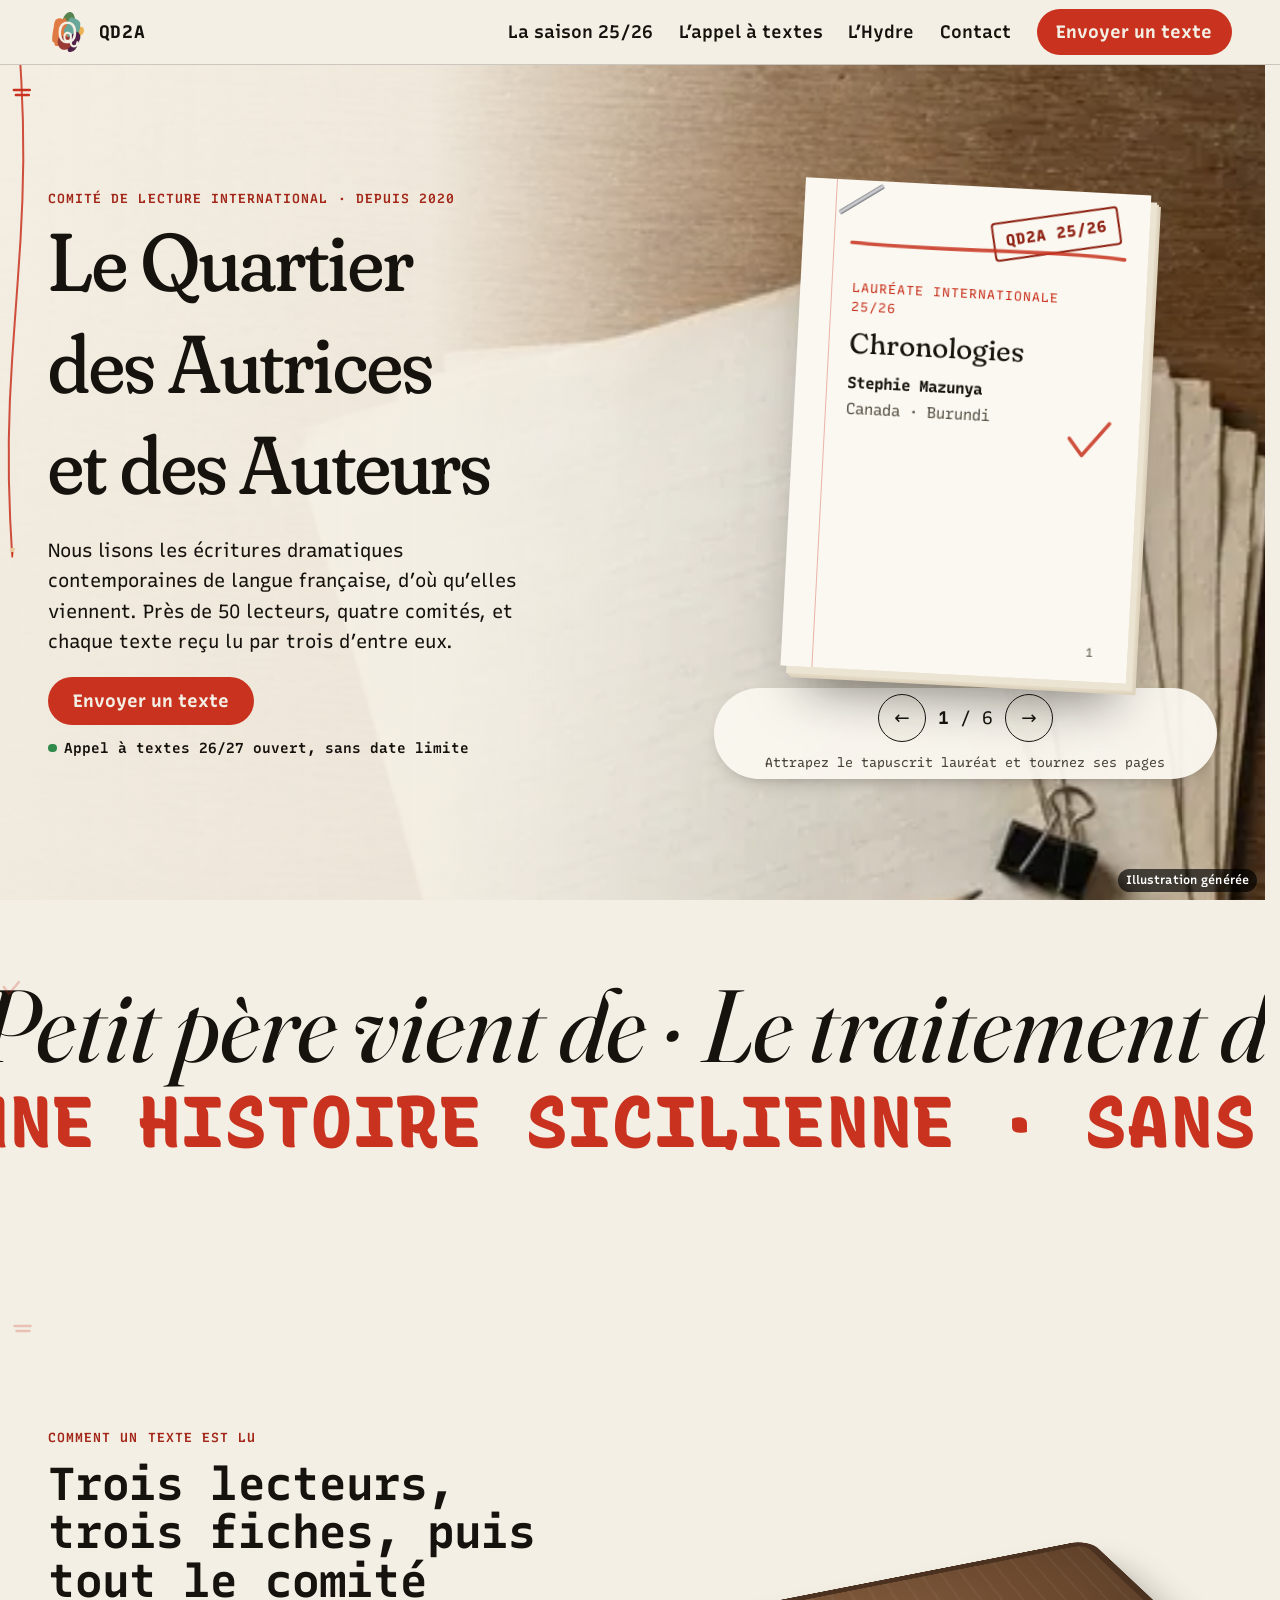
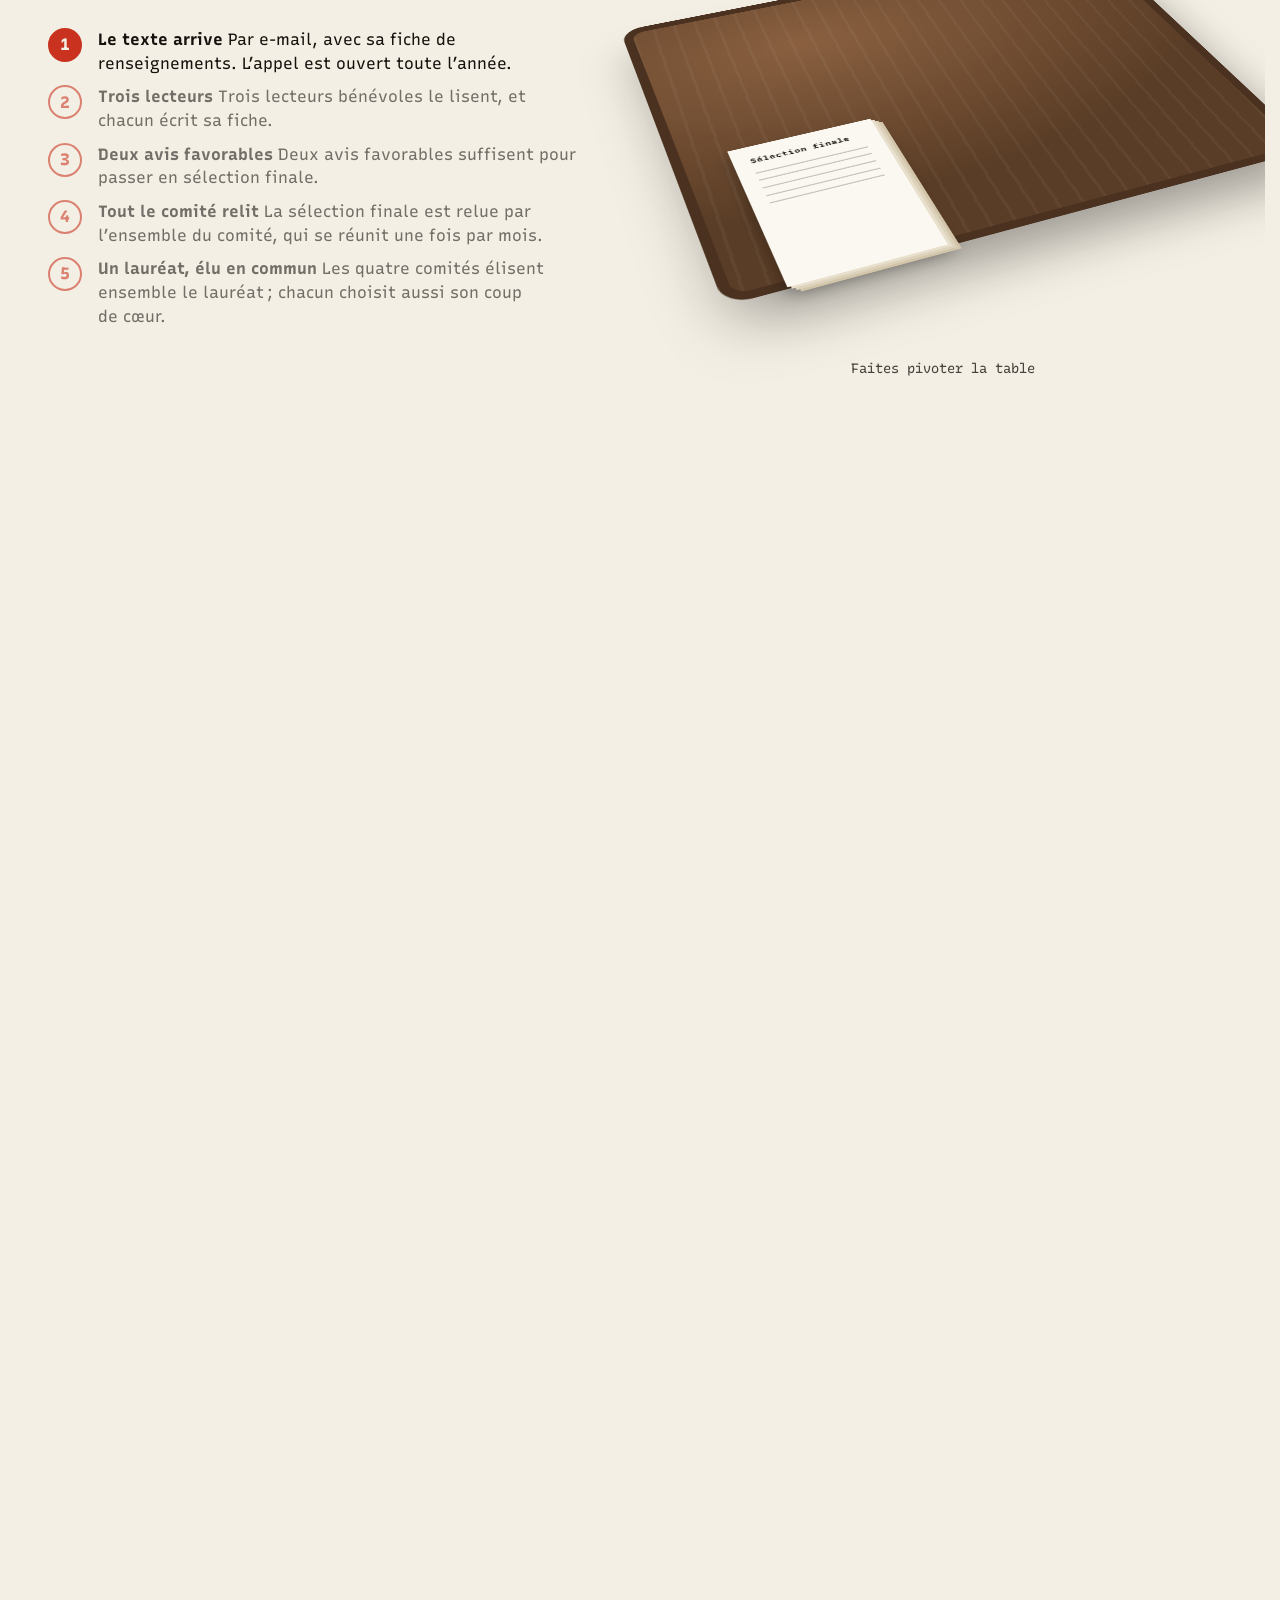
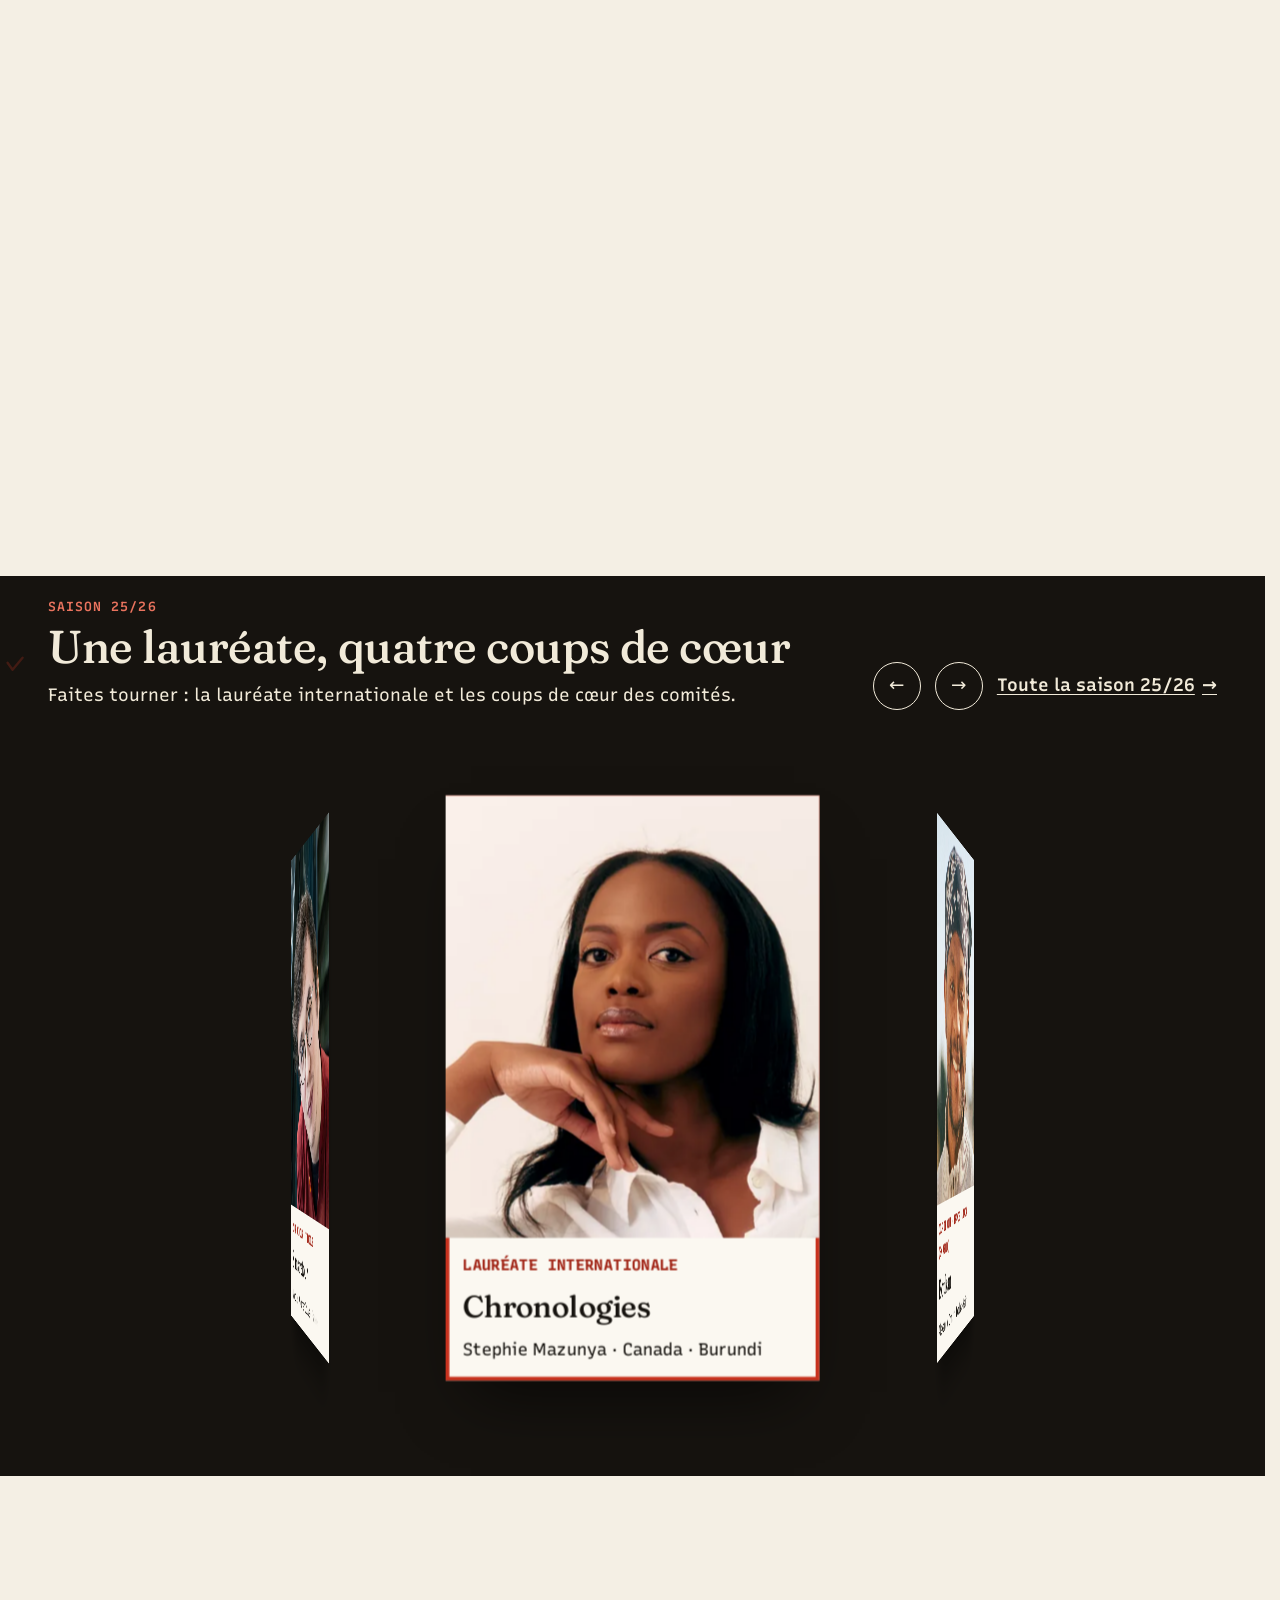
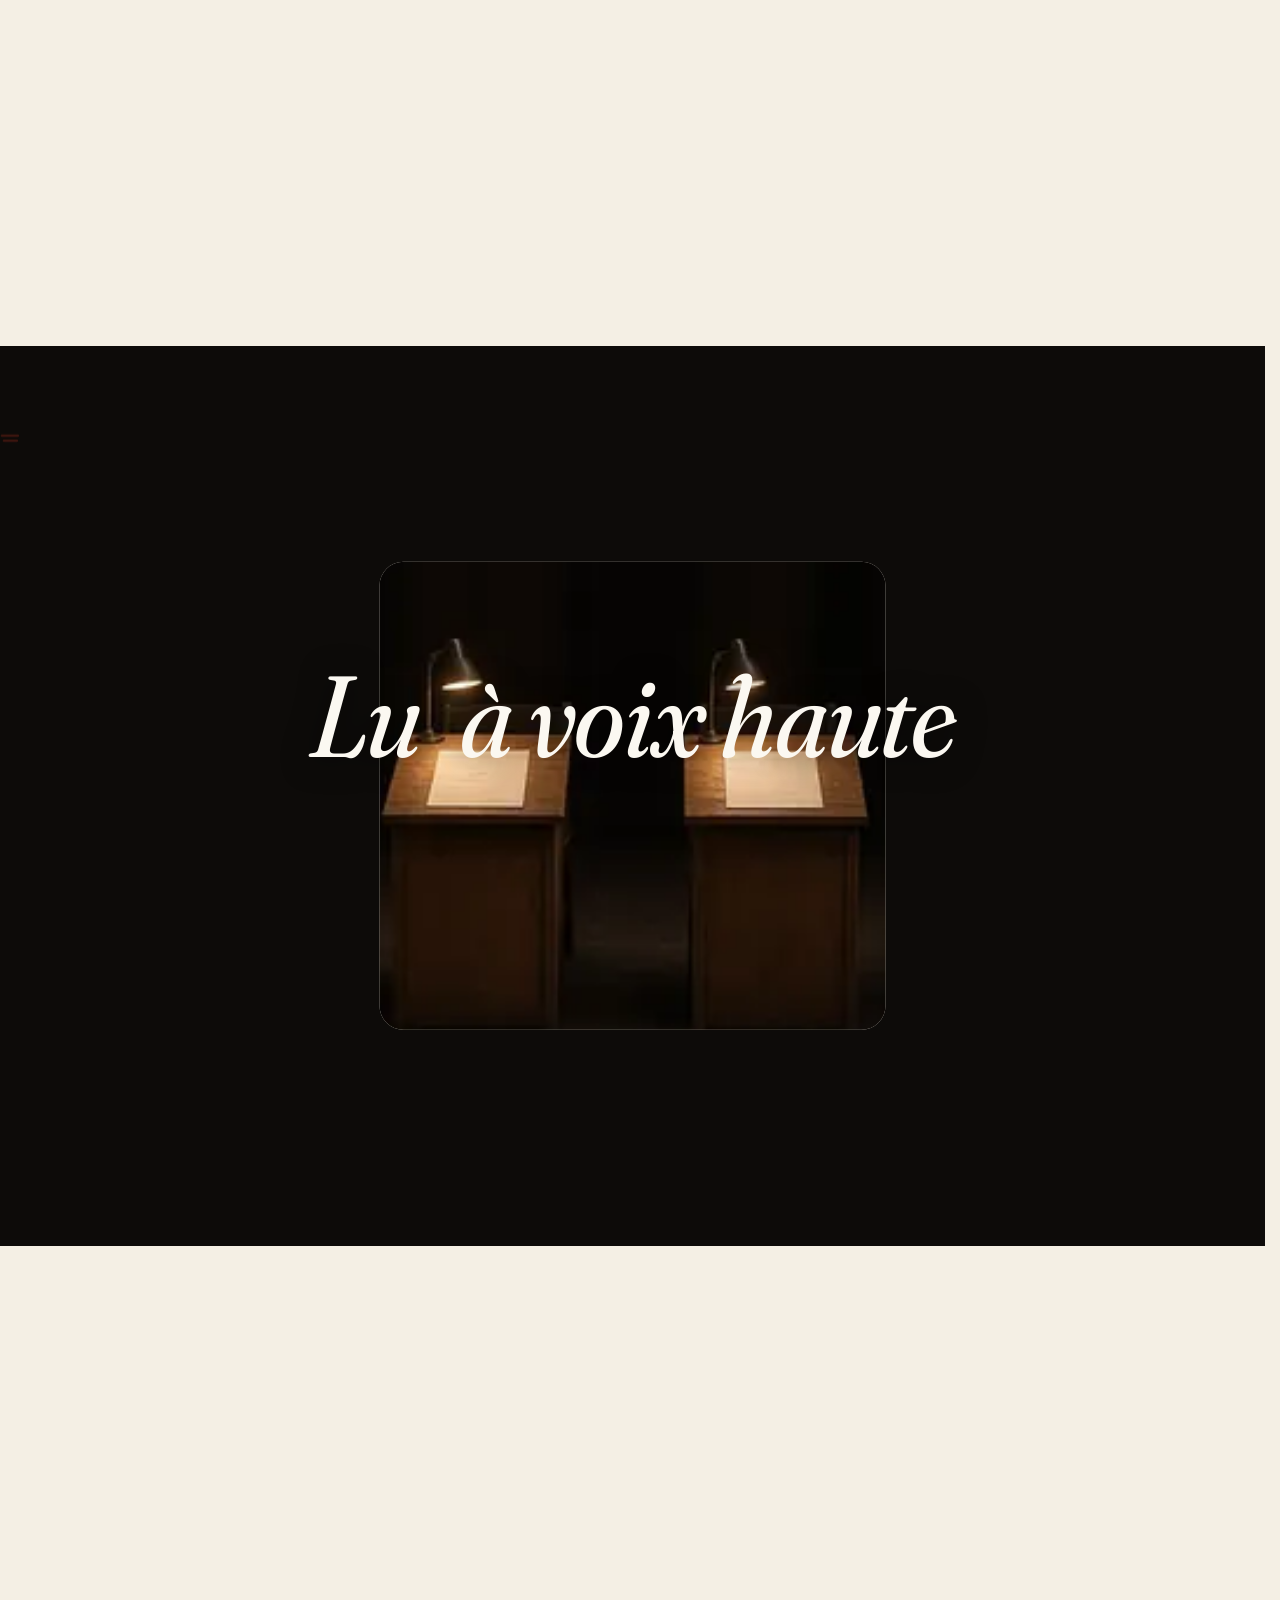
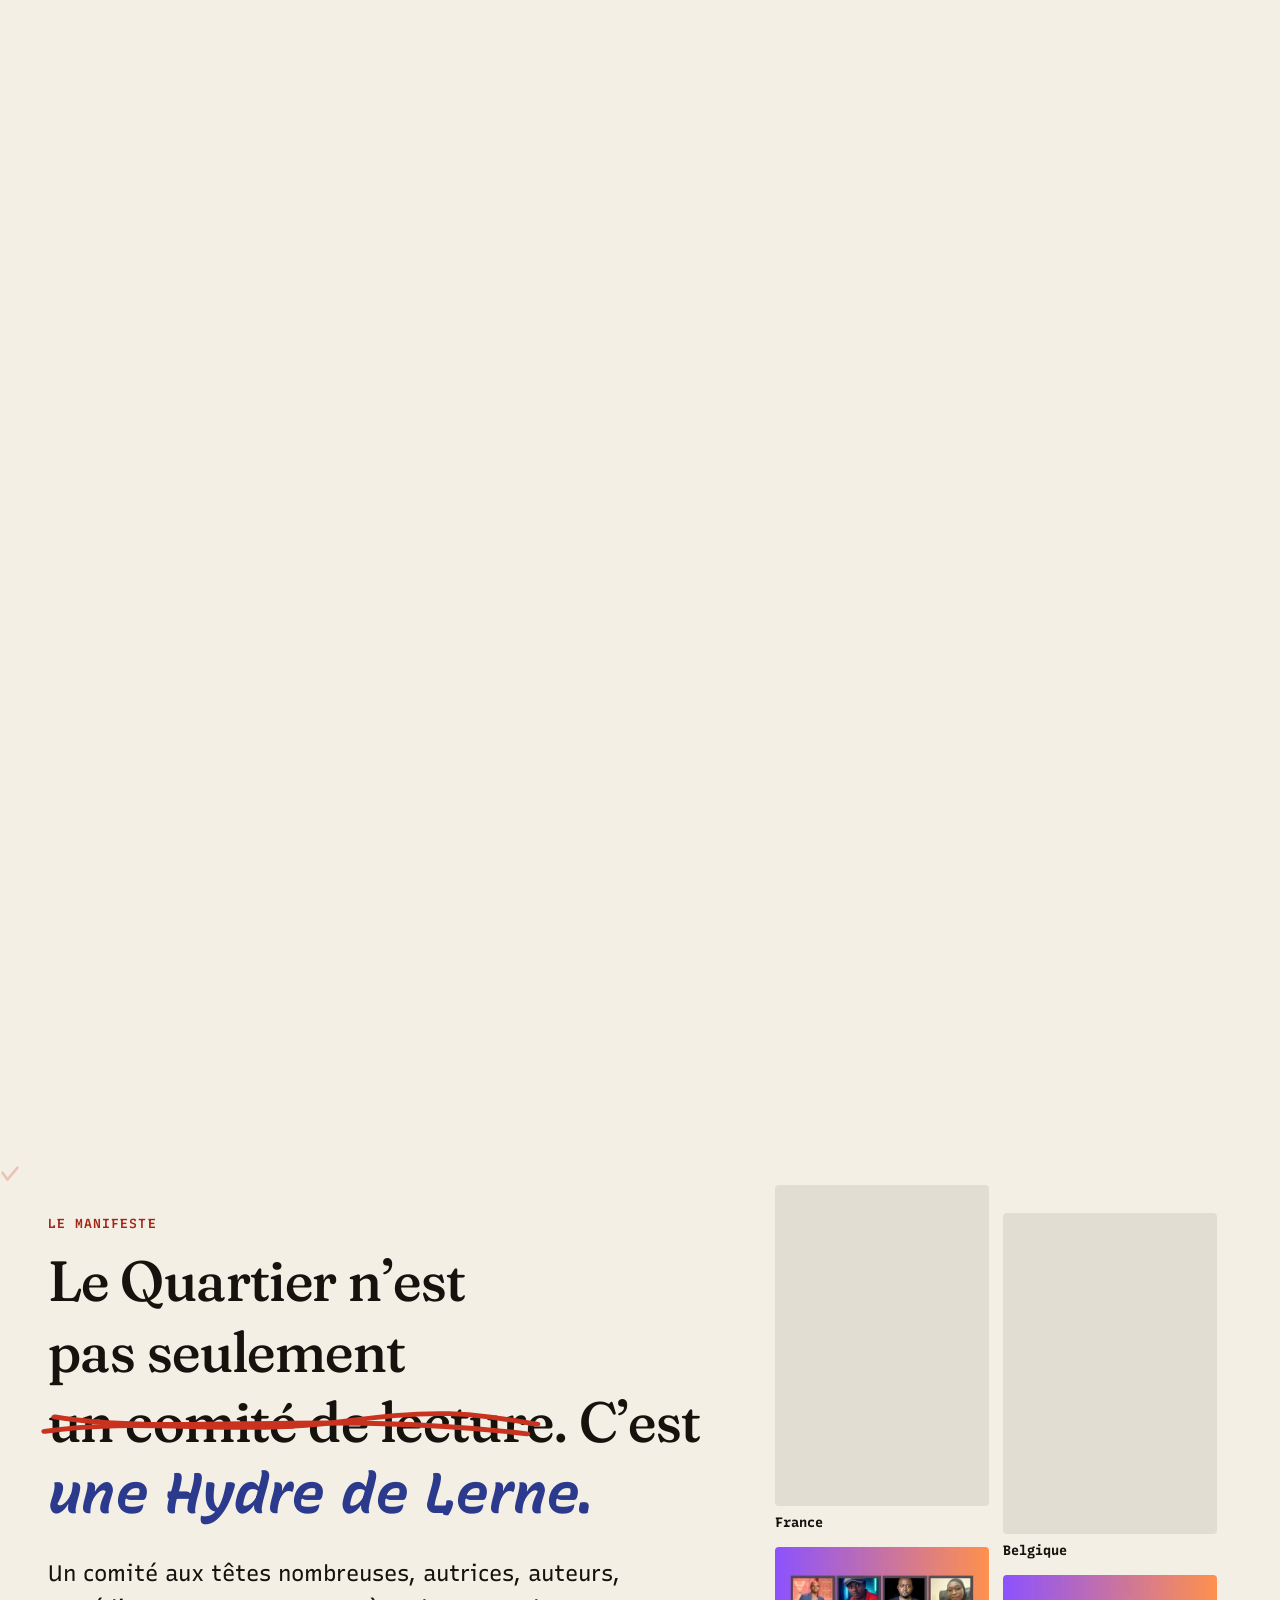
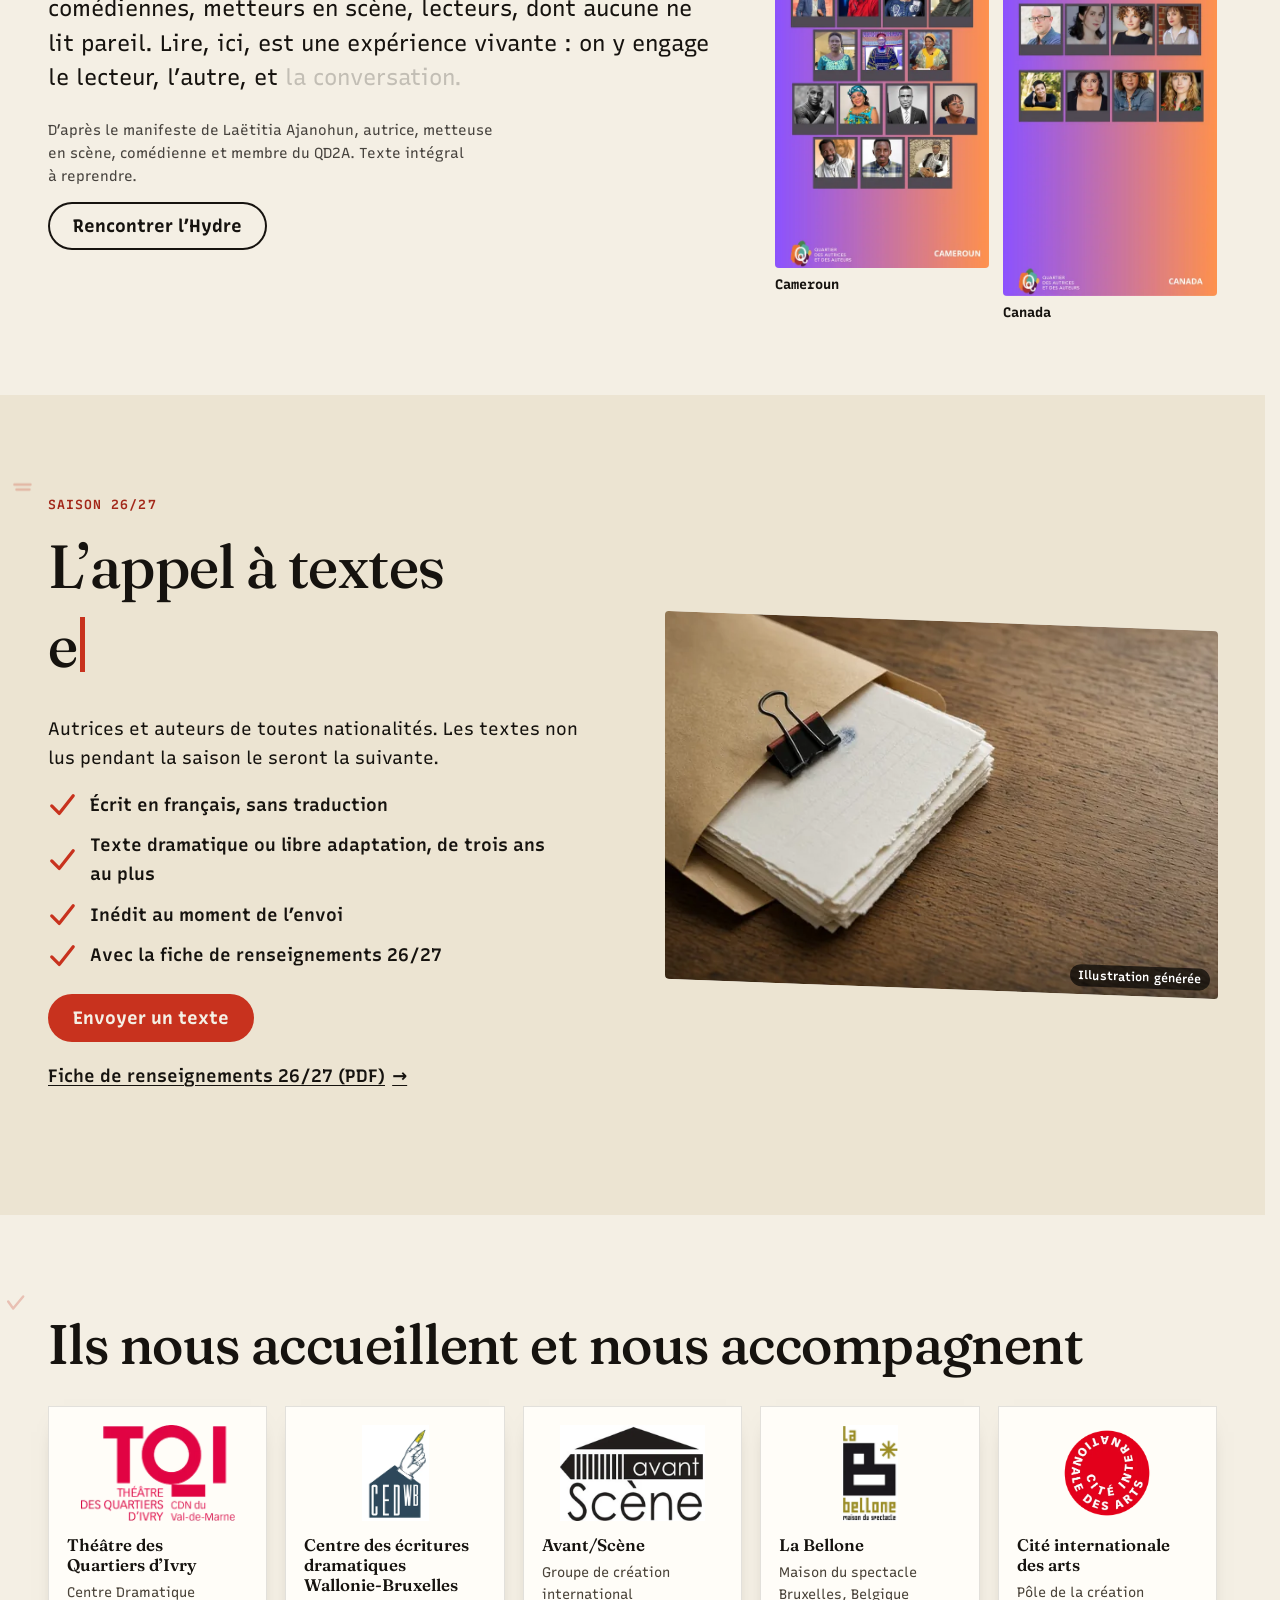
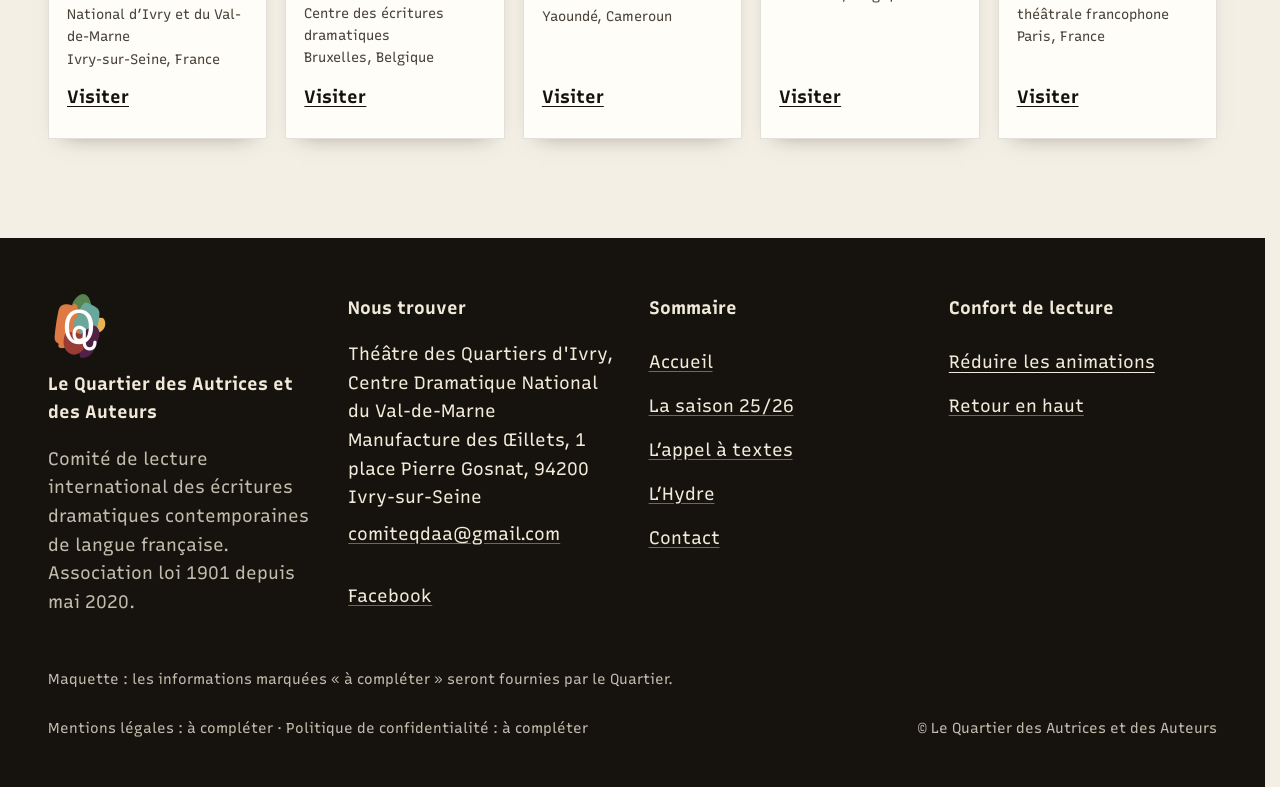
==== index.html @ eca35fdb "Maquette v1" ====
<!doctype html>
<html lang="fr" data-v="1">
<head>
<meta charset="utf-8">
<meta name="viewport" content="width=device-width, initial-scale=1, viewport-fit=cover">
<title>Le Quartier des Autrices et des Auteurs (QD2A) : comité de lecture international</title>
<meta name="description" content="Le QD2A lit les écritures dramatiques contemporaines de langue française : près de 50 lecteurs, quatre comités, un appel à textes ouvert sans date limite.">
<meta name="robots" content="noindex, nofollow">
<link rel="canonical" href="https://qd2a-maquette.vercel.app/">
<style>:root{--fond:#f4efe4;--texte:#16130f;--voile-fond:#ebe3d1;--ouverture-fond:#f4efe4;--menu-fond:#16130f}:root { --entete-h: 72px; --barres-h: 0px; } html { background: var(--fond); color: var(--texte); scrollbar-gutter: stable; } body { margin: 0; background: var(--fond); } html.js:not(.calme):not(.secours):not([data-arrivee="retour"]) [data-anime] { opacity: 0; } html.js:not(.calme):not(.secours):not([data-arrivee="retour"]) [data-anime].vu { opacity: 1; } [data-voile] { position: fixed; inset: 0; z-index: 900; background: var(--voile-fond); transform: translateY(100%); visibility: hidden; pointer-events: none; } html[data-arrivee="voile"]:not(.voile-leve):not(.calme):not(.secours) [data-voile] { transform: none; visibility: visible; } html.calme [data-voile], html.secours [data-voile] { visibility: hidden !important; } .ouverture-panneau { position: fixed; inset: 0; z-index: 850; display: none; place-content: center; justify-items: center; background: var(--ouverture-fond, var(--voile-fond)); color: var(--fond); text-align: center; } html.js[data-arrivee="intro"]:not(.calme):not(.secours):not(.intro-finie) .ouverture-panneau { display: grid; } html.defilement-bloque, html.defilement-bloque body, html.js[data-arrivee="intro"]:not(.calme):not(.secours):not(.intro-finie), html.js[data-arrivee="intro"]:not(.calme):not(.secours):not(.intro-finie) body, html[data-arrivee="voile"]:not(.voile-leve):not(.calme):not(.secours), html[data-arrivee="voile"]:not(.voile-leve):not(.calme):not(.secours) body { overflow: hidden; } html.js[data-arrivee="intro"]:not(.calme):not(.secours):not(.intro-finie) { background-color: var(--ouverture-fond, var(--voile-fond)); } html[data-arrivee="voile"]:not(.voile-leve):not(.calme):not(.secours) { background-color: var(--voile-fond); }</style>
<script>(function () {
var d = document.documentElement, ss = null, ls = null;
try { ss = window.sessionStorage; ls = window.localStorage; } catch (e) {}
d.classList.add('js');
var calme = false;
try { calme = !!ls && ls.getItem('socle:calme') === 'oui'; } catch (e) {}
if (!calme && window.matchMedia && matchMedia('(prefers-reduced-motion: reduce)').matches) calme = true;
if (calme) d.classList.add('calme');
var nav = performance.getEntriesByType ? performance.getEntriesByType('navigation')[0] : null;
var type = nav ? nav.type : 'navigate';
var depart = null;
try { depart = JSON.parse(ss.getItem('socle:depart') || 'null'); ss.removeItem('socle:depart'); } catch (e) {}
if (depart && !(Date.now() - depart.t < 15000)) depart = null;
var retourSection = false;
try { retourSection = !!ss.getItem('socle:calme-retour'); } catch (e) {}
var mode = type === 'back_forward' || retourSection ? 'retour' : type === 'reload' ? 'intro' : depart ? 'voile' : 'intro';
d.setAttribute('data-arrivee', mode);
if (mode === 'voile' && depart.couleur) d.style.setProperty('--voile-fond', depart.couleur);
if (type === 'reload' && 'scrollRestoration' in history) {
if (!retourSection) history.scrollRestoration = 'manual';
}
try {
var choisie = ls && ls.getItem('socle:langue');
var langue = (d.lang || '').slice(0, 2);
if (choisie && choisie !== langue && type === 'navigate' && !depart) {
var alt = document.querySelector('link[rel="alternate"][hreflang="' + choisie + '"]');
if (alt) location.replace(new URL(alt.href).pathname + location.search + location.hash);
}
} catch (e) {}
setTimeout(function () { if (!d.classList.contains('demarre')) d.classList.add('secours'); }, 2000);
})();</script>
<link rel="preload" href="/assets/fonts/fraunces.woff2" as="font" type="font/woff2" crossorigin>
<link rel="stylesheet" href="/assets/css/socle.css?v=1">
<link rel="stylesheet" href="/assets/css/site.css?v=1">
<link rel="modulepreload" href="/assets/js/site.js?v=1">
<link rel="modulepreload" href="/assets/js/socle/index.js?v=1">
<script src="/assets/vendor/gsap.min.js" defer></script>
<script src="/assets/vendor/ScrollTrigger.min.js" defer></script>
<script src="/assets/vendor/SplitText.min.js" defer></script>
<script type="module" src="/assets/js/site.js?v=1"></script>
<meta name="theme-color" content="#f4efe4">
<link rel="icon" href="/assets/images/favicon.png" type="image/png">
<link rel="apple-touch-icon" href="/assets/images/apple-touch-icon.png">
<meta property="og:type" content="website">
<meta property="og:site_name" content="Le Quartier des Autrices et des Auteurs">
<meta property="og:locale" content="fr_FR">
<meta property="og:title" content="Le Quartier des Autrices et des Auteurs (QD2A) : comité de lecture international">
<meta property="og:description" content="Le QD2A lit les écritures dramatiques contemporaines de langue française : près de 50 lecteurs, quatre comités, un appel à textes ouvert sans date limite.">
<meta property="og:url" content="https://qd2a-maquette.vercel.app/">
<meta property="og:image" content="https://qd2a-maquette.vercel.app/assets/partage/accueil-fr.jpg">
<meta property="og:image:width" content="1200">
<meta property="og:image:height" content="630">
<meta property="og:image:alt" content="Le Quartier des Autrices et des Auteurs : un tapuscrit sur une table de lecture">
<meta name="twitter:card" content="summary_large_image">
<script type="application/ld+json">{"@context":"https://schema.org","@type":"Organization","name":"Le Quartier des Autrices et des Auteurs","alternateName":"QD2A","url":"https://qd2a-maquette.vercel.app/","email":"comiteqdaa@gmail.com","foundingDate":"2020-05","description":"Comité de lecture international des écritures dramatiques contemporaines de langue française, accueilli au Théâtre des Quartiers d'Ivry.","address":{"@type":"PostalAddress","streetAddress":"Manufacture des Œillets, 1 place Pierre Gosnat","postalCode":"94200","addressLocality":"Ivry-sur-Seine","addressCountry":"FR"},"sameAs":["https://www.facebook.com/Le-Quartier-des-Autrices-et-des-Auteurs-103225861496773/"]}</script>
</head>
<body id="haut">
<div data-voile data-forme="page" aria-hidden="true"><span class="voile-pli" aria-hidden="true"></span><span class="voile-lignes" aria-hidden="true"></span><div class="voile-contenu"><img src="/assets/images/logo.png" alt="" width="56" height="56"><span data-voile-libelle>Accueil</span></div></div>
<div class="ouverture-panneau" data-ouverture aria-hidden="true">
  <div class="ouverture-feuille" data-ouverture-objet>
    <p class="ouverture-tape"><span class="ouverture-car" style="--i:0">L</span><span class="ouverture-car" style="--i:1">e</span><span class="ouverture-car ouverture-espace" style="--i:2">&nbsp;</span><span class="ouverture-car" style="--i:3">Q</span><span class="ouverture-car" style="--i:4">u</span><span class="ouverture-car" style="--i:5">a</span><span class="ouverture-car" style="--i:6">r</span><span class="ouverture-car" style="--i:7">t</span><span class="ouverture-car" style="--i:8">i</span><span class="ouverture-car" style="--i:9">e</span><span class="ouverture-car" style="--i:10">r</span><span class="ouverture-car ouverture-espace" style="--i:11">&nbsp;</span><span class="ouverture-car" style="--i:12">d</span><span class="ouverture-car" style="--i:13">e</span><span class="ouverture-car" style="--i:14">s</span><span class="ouverture-car ouverture-espace" style="--i:15">&nbsp;</span><span class="ouverture-car" style="--i:16">A</span><span class="ouverture-car" style="--i:17">u</span><span class="ouverture-car" style="--i:18">t</span><span class="ouverture-car" style="--i:19">r</span><span class="ouverture-car" style="--i:20">i</span><span class="ouverture-car" style="--i:21">c</span><span class="ouverture-car" style="--i:22">e</span><span class="ouverture-car" style="--i:23">s</span><span class="ouverture-car ouverture-espace" style="--i:24">&nbsp;</span><span class="ouverture-car" style="--i:25">e</span><span class="ouverture-car" style="--i:26">t</span><span class="ouverture-car ouverture-espace" style="--i:27">&nbsp;</span><span class="ouverture-car" style="--i:28">d</span><span class="ouverture-car" style="--i:29">e</span><span class="ouverture-car" style="--i:30">s</span><span class="ouverture-car ouverture-espace" style="--i:31">&nbsp;</span><span class="ouverture-car" style="--i:32">A</span><span class="ouverture-car" style="--i:33">u</span><span class="ouverture-car" style="--i:34">t</span><span class="ouverture-car" style="--i:35">e</span><span class="ouverture-car" style="--i:36">u</span><span class="ouverture-car" style="--i:37">r</span><span class="ouverture-car" style="--i:38">s</span><span class="ouverture-curseur"></span></p>
    <svg class="ouverture-souligne" viewBox="0 0 200 14" preserveAspectRatio="none"><path d="M3 9 C 50 4, 120 12, 197 6" fill="none" stroke="currentColor" stroke-width="3.2" stroke-linecap="round" pathLength="1"/></svg>
    <p class="ouverture-ligne">Comité de lecture international</p>
  </div>
</div>
<a class="evitement" href="#contenu">Aller au contenu</a>
<header data-entete>
  <div class="entete-rangee">
    <a class="entete-logo" href="/" data-libelle="Accueil" aria-current="page">
      <img src="/assets/images/logo.png" alt="" width="40" height="40"><span aria-hidden="true">QD2A</span><span class="visuellement-cache">Le Quartier des Autrices et des Auteurs, accueil</span>
    </a>
    <nav data-nav aria-label="Navigation principale">
      <ul><li><a href="/saison" data-libelle="La saison 25/26">La saison 25/26</a></li><li><a href="/appel-a-textes" data-libelle="L’appel à textes">L’appel à textes</a></li><li><a href="/hydre" data-libelle="L’Hydre">L’Hydre</a></li><li><a href="/contact" data-libelle="Contact">Contact</a></li></ul>
    </nav>
    <div class="entete-actions">
      <a class="bouton" href="/appel-a-textes#deposer" data-libelle="L’appel à textes">Envoyer un texte</a>
      <button type="button" data-menu-bouton aria-controls="menu" aria-expanded="false" data-libelle-ouvrir="Menu" data-libelle-fermer="Fermer"><span data-libelle-bouton>Menu</span></button>
      <a class="menu-sansjs" href="#menu" data-menu-lien>Menu</a>
    </div>
  </div>
</header>
<script>/* Avant le premier affichage : rangées de la navigation (même règle que ajusterNav dans assets/js/socle/entete.js)
   et hauteur réelle de l'en-tête, pour que rien ne saute quand le JavaScript du site prend la main. */
(function () {
  var h = document.documentElement, u = document.querySelector('[data-nav] ul'), e = document.querySelector('[data-entete]');
  if (u) {
    var deborde = function () { return u.scrollWidth > u.clientWidth + 1; }, c = deborde();
    if (c && window.matchMedia('(min-width: 900px)').matches) {
      h.classList.add('nav-deux-rangees'); c = deborde();
      if (c) { h.classList.add('nav-deux-lignes'); var a = u.querySelector('a'); c = !a || u.getBoundingClientRect().height > a.getBoundingClientRect().height * 2.5; }
      if (c) h.classList.remove('nav-deux-rangees', 'nav-deux-lignes');
    }
    if (c) h.classList.add('nav-compacte');
  }
  if (e) h.style.setProperty('--entete-h', Math.round(e.getBoundingClientRect().height) + 'px');
})();</script>
<span id="menu-ferme" aria-hidden="true"></span>
<div id="menu" data-menu role="dialog" aria-modal="true" aria-label="Menu">
  <p class="menu-sansjs-fermer"><a href="#menu-ferme">Fermer</a></p>
  <ul><li style="--i:0"><a href="/" class="menu-lien" data-libelle="Accueil" aria-current="page">Accueil</a></li><li style="--i:1"><a href="/saison" class="menu-lien" data-libelle="La saison 25/26">La saison 25/26</a></li><li style="--i:2"><a href="/appel-a-textes" class="menu-lien" data-libelle="L’appel à textes">L’appel à textes</a></li><li style="--i:3"><a href="/hydre" class="menu-lien" data-libelle="L’Hydre">L’Hydre</a></li><li style="--i:4"><a href="/contact" class="menu-lien" data-libelle="Contact">Contact</a></li></ul>
  <p class="menu-actions"><a class="bouton" href="/appel-a-textes#deposer" data-libelle="L’appel à textes">Envoyer un texte</a> <a class="menu-mail" href="mailto:comiteqdaa@gmail.com">comiteqdaa@gmail.com</a></p>
  <p><button type="button" class="lien" data-calme-bascule data-libelle-reduire="Réduire les animations" data-libelle-retablir="Rétablir les animations" data-libelle-systeme="Animations réduites par le réglage de votre appareil"><span data-libelle-bouton>Réduire les animations</span></button></p>
</div>
<main id="contenu" tabindex="-1">
<div class="fil" data-grille="fil" data-effet="crayon" aria-hidden="true"><svg class="fil-svg"><path class="fil-trait" d=""/></svg><span class="fil-mine"></span></div>
<section class="ouv ouv-accueil ecran" id="debut">
  <figure class="media ouv-fond" data-grok data-fx="parallaxe" data-fx-force="6" style="--cadrage:70% 50%;--cadrage-mobile:50% 60%">
  <picture><source media="(max-width: 760px) and (orientation: portrait)" srcset="/assets/images/grok/g-accueil-ouverture-mobile-540.webp 540w, /assets/images/grok/g-accueil-ouverture-mobile-784.webp 784w" sizes="100vw">
    <img src="/assets/images/grok/g-accueil-ouverture-1168.webp" srcset="/assets/images/grok/g-accueil-ouverture-640.webp 640w, /assets/images/grok/g-accueil-ouverture-1168.webp 1168w" sizes="100vw" alt="Table de lecture couverte de tapuscrits" width="1168" height="784" fetchpriority="high" loading="eager" decoding="async">
  </picture><figcaption class="mention-ia">Illustration générée</figcaption>
</figure>
  <div class="ouv-grille conteneur">
    <div class="ouv-texte">
      <p class="surtitre masque-ecran-tres-bas" data-anime="gsap">Comité de lecture international · depuis 2020</p>
      <h1 class="ouv-titre"><span class="ligne-masque"><span class="ouv-ligne" data-anime="gsap">Le Quartier</span></span> <span class="ligne-masque"><span class="ouv-ligne" data-anime="gsap">des Autrices</span></span> <span class="ligne-masque"><span class="ouv-ligne" data-anime="gsap">et des Auteurs</span></span></h1>
      <p class="ouv-intro masque-ecran-bas" data-anime="gsap">Nous lisons les écritures dramatiques contemporaines de langue française, d’où qu’elles viennent. Près de 50 lecteurs, quatre comités, et chaque texte reçu lu par trois d’entre eux.</p>
      <p class="ouv-actions" data-anime="gsap">
        <a href="/appel-a-textes#deposer" class="bouton" data-libelle="L’appel à textes" data-action-principale data-survol="magnetique">Envoyer un texte</a>
        <span class="ouv-info" data-info-cle><span class="pastille" aria-hidden="true"></span>Appel à textes 26/27 ouvert, sans date limite</span>
      </p>
    </div>
    <div class="tap-zone" data-anime="gsap">
      <div class="tapuscrit" data-tapuscrit data-iris-centre data-grille="manipuler" data-effet="tapuscrit" data-souris tabindex="0" role="region" aria-roledescription="Tapuscrit de Chronologies, à feuilleter" aria-label="Tapuscrit de Chronologies, à feuilleter">
        <div class="tap-epaisseur" aria-hidden="true"></div>
        <article class="tap-page" style="--n:0" data-tap-page="0"><div class="tap-recto"><p class="tap-sur">Lauréate internationale 25/26</p><p class="tap-grand">Chronologies</p><p class="tap-auteur">Stephie Mazunya</p><p class="tap-pays">Canada · Burundi</p><span class="tap-tampon">QD2A 25/26</span><span class="tap-folio">1</span><svg class="tap-annot" viewBox="0 0 210 297" preserveAspectRatio="none" aria-hidden="true"><path d="M30 38 C 90 41, 150 36, 196 40" pathLength="1"/><path d="M168 150 L176 160 L192 140" pathLength="1"/></svg></div><div class="tap-verso" data-face="dos" aria-hidden="true"></div></article><article class="tap-page" style="--n:1" data-tap-page="1" aria-hidden="true"><div class="tap-recto"><p class="tap-tete">Personnages</p><ul class="tap-liste"><li><b>MUCO</b>, a grandi au Canada, fille d’une réfugiée burundaise.</li><li><b>KANEZA</b>, a quitté le Burundi adolescente.</li><li><b>ANTOINETTE</b>, figure maternelle, une troisième voix.</li></ul><span class="tap-folio">2</span><svg class="tap-annot" viewBox="0 0 210 297" preserveAspectRatio="none" aria-hidden="true"><path d="M14 64 L14 112" pathLength="1"/><path d="M8 70 L20 70" pathLength="1"/><path d="M60 120 C 110 124, 160 118, 200 122" pathLength="1"/></svg></div><div class="tap-verso" data-face="dos" aria-hidden="true"></div></article><article class="tap-page" style="--n:2" data-tap-page="2" aria-hidden="true"><div class="tap-recto"><p class="tap-tete">Le texte</p><p>Deux jeunes femmes, deux trajectoires qui se croisent et s’éloignent : l’éveil, l’écriture, l’épreuve du retour au pays.</p><span class="tap-folio">3</span><svg class="tap-annot" viewBox="0 0 210 297" preserveAspectRatio="none" aria-hidden="true"><path d="M10 70 L12 98 M11 106 L11 108" pathLength="1"/><path d="M40 112 C 100 116, 150 110, 196 114" pathLength="1"/></svg></div><div class="tap-verso" data-face="dos" aria-hidden="true"></div></article><article class="tap-page" style="--n:3" data-tap-page="3" aria-hidden="true"><div class="tap-recto"><p class="tap-tete">L’autrice</p><p>Comédienne et autrice canadienne d’origine burundaise, diplômée de l’École nationale de théâtre du Canada en 2019.</p><span class="tap-folio">4</span><svg class="tap-annot" viewBox="0 0 210 297" preserveAspectRatio="none" aria-hidden="true"><path d="M150 40 C 175 30, 205 45, 190 62 C 178 74, 150 70, 152 54" pathLength="1"/><path d="M30 100 C 80 104, 130 98, 170 102" pathLength="1"/></svg></div><div class="tap-verso" data-face="dos" aria-hidden="true"></div></article><article class="tap-page" style="--n:4" data-tap-page="4" aria-hidden="true"><div class="tap-recto"><p class="tap-tete">Comment il a été choisi</p><p>Lu par trois lecteurs, retenu en sélection finale, puis élu en commun par les quatre comités de l’Hydre.</p><p class="tap-fiches"><span>1</span><span>2</span><span>3</span></p><span class="tap-folio">5</span><svg class="tap-annot" viewBox="0 0 210 297" preserveAspectRatio="none" aria-hidden="true"><path d="M20 120 L28 130 L44 108" pathLength="1"/><path d="M60 54 C 110 58, 160 52, 200 56" pathLength="1"/></svg></div><div class="tap-verso" data-face="dos" aria-hidden="true"></div></article><article class="tap-page" style="--n:5" data-tap-page="5" aria-hidden="true"><div class="tap-recto"><p class="tap-tete">Lu en juin 2026</p><ul class="tap-liste"><li><b>3 juin 2026</b> · QD2A France</li><li><b>6 juin 2026</b> · QD2A Cameroun</li><li><b>12 juin 2026</b> · QD2A Belgique</li></ul><p class="tap-fin">Fin du tapuscrit · <a href="/saison#laureat" data-libelle="La saison 25/26">Lire la fiche</a></p><span class="tap-folio">6</span><svg class="tap-annot" viewBox="0 0 210 297" preserveAspectRatio="none" aria-hidden="true"><path d="M150 150 C 165 135, 195 140, 196 158 C 197 176, 160 180, 152 166" pathLength="1"/><path d="M30 90 L36 98 L50 80" pathLength="1"/></svg></div><div class="tap-verso" data-face="dos" aria-hidden="true"></div></article>
        <span class="tap-agrafe" aria-hidden="true"></span>
      </div>
      <div class="tap-commandes">
        <button type="button" class="rond" data-tap-prec aria-label="Page précédente"><span aria-hidden="true">←</span></button>
        <p class="tap-compteur" aria-live="polite"><b data-tap-num>1</b> / 6</p>
        <button type="button" class="rond" data-tap-suiv aria-label="Page suivante"><span aria-hidden="true">→</span></button>
        <p class="tap-consigne masque-ecran-bas"><span class="souris-seulement">Attrapez le tapuscrit lauréat et tournez ses pages</span><span class="tactile-seulement">Faites glisser le tapuscrit pour tourner ses pages</span></p>
      </div>
    </div>
  </div>
</section>
<section class="titres" id="titres" aria-labelledby="titres-h">
  <h2 id="titres-h" class="visuellement-cache">Les 26 textes de la sélection finale 25/26</h2>
  <div class="titres-bandeau" data-fx="mots-geants" data-fx-force="30" aria-hidden="true" data-ruban data-visuel>
    <p data-fx-rangee class="titres-r1">Petit père vient de  ·  Le traitement de la nuit  ·  Un style inimitable  ·  Les petits garçons ne rêvent pas d’être dealer  ·  Manipuler avec soin  ·  Vent de bout  ·  Les inversions terrestres  ·  Rose  ·  Et il,  ·  Virages noirs  ·  Akuteu  ·  Lichen  ·  Tsunami  ·  Petit père vient de  ·  Le traitement de la nuit  ·  Un style inimitable  ·  Les petits garçons ne rêvent pas d’être dealer</p>
    <p data-fx-rangee data-sens="-1" class="titres-r2">Chronologies  ·  On dit, oui  ·  Boukan  ·  Clipping  ·  SP 98  ·  Les litiges  ·  Paternò, une histoire sicilienne  ·  Sans retour  ·  La prise de la Bastille  ·  $anctuaire  ·  Retour à Laval  ·  La nuit est une aventure  ·  Réductions sauvages  ·  Chronologies  ·  On dit, oui  ·  Boukan  ·  Clipping</p>
  </div>
</section>
<section class="lecture" id="lecture" data-scene data-grille="scene" data-entete-cache aria-labelledby="lecture-h">
  <div class="lecture-cadre" data-collant>
    <div class="lecture-texte conteneur-gauche">
      <p class="surtitre">Comment un texte est lu</p>
      <h2 id="lecture-h" class="lecture-titre axes" data-grille="typo" data-axes>Trois lecteurs, trois fiches, puis tout le comité</h2>
      <ol class="lecture-etapes" data-etapes>
        <li class="lecture-etape" data-etape="0"><span class="lecture-num">1</span><span><b>Le texte arrive</b> Par e-mail, avec sa fiche de renseignements. L’appel est ouvert toute l’année.</span></li><li class="lecture-etape" data-etape="1"><span class="lecture-num">2</span><span><b>Trois lecteurs</b> Trois lecteurs bénévoles le lisent, et chacun écrit sa fiche.</span></li><li class="lecture-etape" data-etape="2"><span class="lecture-num">3</span><span><b>Deux avis favorables</b> Deux avis favorables suffisent pour passer en sélection finale.</span></li><li class="lecture-etape" data-etape="3"><span class="lecture-num">4</span><span><b>Tout le comité relit</b> La sélection finale est relue par l’ensemble du comité, qui se réunit une fois par mois.</span></li><li class="lecture-etape" data-etape="4"><span class="lecture-num">5</span><span><b>Un lauréat, élu en commun</b> Les quatre comités élisent ensemble le lauréat ; chacun choisit aussi son coup de cœur.</span></li>
      </ol>
      <figure class="media lecture-photo masque-ecran-bas" data-grok style="--cadrage:50% 50%;aspect-ratio:4 / 5">
  <picture>
    <img src="/assets/images/grok/g-accueil-lecteur-784.webp" srcset="/assets/images/grok/g-accueil-lecteur-480.webp 480w, /assets/images/grok/g-accueil-lecteur-784.webp 784w" sizes="(max-width: 760px) 30vw, 14vw" alt="Lecteur de dos annotant un tapuscrit au crayon rouge" width="784" height="1168" loading="lazy" decoding="async">
  </picture><figcaption class="mention-ia">Illustration générée</figcaption>
</figure>
    </div>
    <div class="lecture-scene" data-effet="fiches" data-visuel>
      <div class="table3d" data-table aria-hidden="true" data-audit-ignorer>
        <div class="table-plateau">
          <div class="t-tapuscrit" data-t-tap><span>Texte reçu</span><i></i><i></i><i></i><i></i></div>
          <div class="t-fiche t-fiche-1" data-t-fiche="1"><b>Fiche de lecture</b><span>Lecteur 1</span><i></i><i></i><i></i><em class="t-tampon" data-t-tampon>Favorable</em></div><div class="t-fiche t-fiche-2" data-t-fiche="2"><b>Fiche de lecture</b><span>Lecteur 2</span><i></i><i></i><i></i><em class="t-tampon" data-t-tampon>Favorable</em></div><div class="t-fiche t-fiche-3" data-t-fiche="3"><b>Fiche de lecture</b><span>Lecteur 3</span><i></i><i></i><i></i></div>
          <div class="t-pile" data-t-pile><b>Sélection finale</b><i></i><i></i><i></i><i></i><i></i></div>
          <em class="t-laureat" data-t-laureat>Lauréat</em>
        </div>
      </div>
      <p class="lecture-consigne souris-seulement masque-ecran-bas">Faites pivoter la table</p>
    </div>
  </div>
</section>
<section class="carrousel" id="saison" data-scene data-entete-cache aria-labelledby="saison-h">
  <div class="carrousel-cadre" data-collant>
    <div class="carrousel-tete conteneur">
      <div>
        <p class="surtitre">Saison 25/26</p>
        <h2 id="saison-h" data-anime="lignes">Une lauréate, quatre coups de cœur</h2>
        <p class="masque-ecran-bas">Faites tourner : la lauréate internationale et les coups de cœur des comités.</p>
      </div>
      <p class="carrousel-commandes">
        <button type="button" class="rond" data-car-prec aria-label="Texte précédent"><span aria-hidden="true">←</span></button>
        <button type="button" class="rond" data-car-suiv aria-label="Texte suivant"><span aria-hidden="true">→</span></button>
        <a href="/saison" class="lien-fleche" data-libelle="La saison 25/26">Toute la saison 25/26</a>
      </p>
    </div>
    <div class="anneau-zone" data-effet="carrousel" data-visuel>
      <div class="anneau" data-anneau role="region" aria-label="Carrousel de la saison 25/26" tabindex="0">
        <article class="anneau-carte anneau-carte--laureat" style="--i:0" data-carte="0">
          <figure class="media anneau-photo" style="--cadrage:50% 50%;aspect-ratio:4 / 5">
  <picture>
    <img src="/assets/images/site/mazunya-portrait-800.webp" srcset="/assets/images/site/mazunya-portrait-480.webp 480w, /assets/images/site/mazunya-portrait-800.webp 800w" sizes="(max-width: 760px) 55vw, 22vw" alt="Portrait de Stephie Mazunya" width="800" height="1000" loading="lazy" decoding="async">
  </picture>
</figure>
          <div class="anneau-texte">
            <p class="anneau-etiquette">Lauréate internationale</p>
            <h3><a href="/saison#laureat" data-libelle="La saison 25/26">Chronologies</a></h3>
            <p>Stephie Mazunya · Canada · Burundi</p>
          </div>
        </article><article class="anneau-carte" style="--i:1" data-carte="1">
          <figure class="media anneau-photo" style="--cadrage:50% 50%;aspect-ratio:4 / 5">
  <picture>
    <img src="/assets/images/site/nicolas-757.webp" srcset="/assets/images/site/nicolas-480.webp 480w, /assets/images/site/nicolas-757.webp 757w" sizes="(max-width: 760px) 55vw, 22vw" alt="Portrait de Alexandro Christi Nicolas" width="757" height="946" loading="lazy" decoding="async">
  </picture>
</figure>
          <div class="anneau-texte">
            <p class="anneau-etiquette">Coup de cœur · France, Canada (ex aequo)</p>
            <h3><a href="/saison#coups-de-coeur" data-libelle="La saison 25/26">Boukan</a></h3>
            <p>Alexandro Christi Nicolas · Haïti</p>
          </div>
        </article><article class="anneau-carte" style="--i:2" data-carte="2">
          <figure class="media anneau-photo" style="--cadrage:50% 50%;aspect-ratio:4 / 5">
  <picture>
    <img src="/assets/images/site/okbi-900.webp" srcset="/assets/images/site/okbi-480.webp 480w, /assets/images/site/okbi-900.webp 900w" sizes="(max-width: 760px) 55vw, 22vw" alt="Portrait de Esteban Okbi" width="900" height="1125" loading="lazy" decoding="async">
  </picture>
</figure>
          <div class="anneau-texte">
            <p class="anneau-etiquette">Coup de cœur · Canada (ex aequo)</p>
            <h3><a href="/saison#coups-de-coeur" data-libelle="La saison 25/26">SP 98</a></h3>
            <p>Esteban Okbi · France</p>
          </div>
        </article><article class="anneau-carte" style="--i:3" data-carte="3">
          <figure class="media anneau-photo" style="--cadrage:50% 50%;aspect-ratio:4 / 5">
  <picture>
    <img src="/assets/images/site/nzila-900.webp" srcset="/assets/images/site/nzila-480.webp 480w, /assets/images/site/nzila-900.webp 900w" sizes="(max-width: 760px) 55vw, 22vw" alt="Portrait de Israël Nzila" width="900" height="1125" loading="lazy" decoding="async">
  </picture>
</figure>
          <div class="anneau-texte">
            <p class="anneau-etiquette">Coup de cœur · Cameroun</p>
            <h3><a href="/saison#coups-de-coeur" data-libelle="La saison 25/26">Clipping</a></h3>
            <p>Israël Nzila · RD Congo</p>
          </div>
        </article><article class="anneau-carte" style="--i:4" data-carte="4">
          <figure class="media anneau-photo" style="--cadrage:50% 50%;aspect-ratio:4 / 5">
  <picture>
    <img src="/assets/images/site/porcher-jouve-550.webp" srcset="/assets/images/site/porcher-jouve-480.webp 480w, /assets/images/site/porcher-jouve-550.webp 550w" sizes="(max-width: 760px) 55vw, 22vw" alt="Portrait de Nicolas Porcher Jouve" width="550" height="688" loading="lazy" decoding="async">
  </picture>
</figure>
          <div class="anneau-texte">
            <p class="anneau-etiquette">Coup de cœur · Belgique</p>
            <h3><a href="/saison#coups-de-coeur" data-libelle="La saison 25/26">Sans retour</a></h3>
            <p>Nicolas Porcher Jouve · France</p>
          </div>
        </article>
      </div>
    </div>
  </div>
</section>
<section class="plein" id="lu" data-fx="plein-ecran" data-fx-longueur="240svh" aria-labelledby="lu-h">
  <div data-collant class="plein-cadre">
    <figure class="media " data-grok data-fx="onde" data-fx-force="1.2" style="--cadrage:50% 55%">
  <picture><source media="(max-width: 760px) and (orientation: portrait)" srcset="/assets/images/grok/g-accueil-lecture-mobile-540.webp 540w, /assets/images/grok/g-accueil-lecture-mobile-784.webp 784w" sizes="100vw">
    <img src="/assets/images/grok/g-accueil-lecture-1168.webp" srcset="/assets/images/grok/g-accueil-lecture-640.webp 640w, /assets/images/grok/g-accueil-lecture-1168.webp 1168w" sizes="100vw" alt="Plateau vide préparé pour une lecture, quatre pupitres éclairés" width="1168" height="784" loading="lazy" decoding="async">
  </picture><figcaption class="mention-ia">Illustration générée</figcaption>
</figure>
    <h2 id="lu-h" class="plein-mots"><span data-fx-ecarte="g">Lu</span> <span data-fx-ecarte="d">à voix haute</span></h2>
    <p class="plein-apres" data-fx-apres>Chaque année, le texte lauréat est mis en lecture dans les pays du comité. En juin 2026 : France le 3, Cameroun le 6, Belgique le 12.</p>
  </div>
</section>
<section class="manifeste" id="manifeste" aria-labelledby="manifeste-h">
  <div class="conteneur manifeste-grille">
    <div>
      <p class="surtitre">Le manifeste</p>
      <h2 id="manifeste-h" class="manifeste-titre" data-rature data-effet="rature">Le Quartier n’est pas seulement <span class="rature-avant">un comité de lecture<svg class="rature-trait" viewBox="0 0 300 40" preserveAspectRatio="none" aria-hidden="true"><path d="M4 26 C 60 14, 120 30, 180 18 S 260 12, 296 20" pathLength="1"/><path d="M10 14 C 80 30, 170 8, 290 28" pathLength="1"/></svg></span>. C’est <span class="rature-apres">une Hydre de Lerne.</span></h2>
      <p class="manifeste-texte" data-mot-a-mot>Un comité aux têtes nombreuses, autrices, auteurs, comédiennes, metteurs en scène, lecteurs, dont aucune ne lit pareil. Lire, ici, est une expérience vivante : on y engage le lecteur, l’autre, et la conversation.</p>
      <p class="manifeste-signature">D’après le manifeste de Laëtitia Ajanohun, autrice, metteuse en scène, comédienne et membre du QD2A. Texte intégral à reprendre.</p>
      <p><a href="/hydre" class="bouton bouton--contour" data-libelle="L’Hydre" data-survol="magnetique">Rencontrer l’Hydre</a></p>
    </div>
    <ul class="tetes-mini" data-anime="cascade" aria-label="France · Belgique · Cameroun · Canada">
      <li><figure class="media tete-mini-photo" style="--cadrage:50% 30%;aspect-ratio:2 / 3">
  <picture>
    <img src="/assets/images/site/comite-france-900.webp" srcset="/assets/images/site/comite-france-480.webp 480w, /assets/images/site/comite-france-900.webp 900w" sizes="(max-width: 760px) 40vw, 14vw" alt="Le comité QD2A France" width="900" height="1350" loading="lazy" decoding="async">
  </picture>
</figure><span>France</span></li><li><figure class="media tete-mini-photo" style="--cadrage:50% 30%;aspect-ratio:2 / 3">
  <picture>
    <img src="/assets/images/site/comite-belgique-900.webp" srcset="/assets/images/site/comite-belgique-480.webp 480w, /assets/images/site/comite-belgique-900.webp 900w" sizes="(max-width: 760px) 40vw, 14vw" alt="Le comité QD2A Belgique" width="900" height="1350" loading="lazy" decoding="async">
  </picture>
</figure><span>Belgique</span></li><li><figure class="media tete-mini-photo" style="--cadrage:50% 30%;aspect-ratio:2 / 3">
  <picture>
    <img src="/assets/images/site/comite-cameroun-900.webp" srcset="/assets/images/site/comite-cameroun-480.webp 480w, /assets/images/site/comite-cameroun-900.webp 900w" sizes="(max-width: 760px) 40vw, 14vw" alt="Le comité QD2A Cameroun" width="900" height="1350" loading="lazy" decoding="async">
  </picture>
</figure><span>Cameroun</span></li><li><figure class="media tete-mini-photo" style="--cadrage:50% 30%;aspect-ratio:2 / 3">
  <picture>
    <img src="/assets/images/site/comite-canada-900.webp" srcset="/assets/images/site/comite-canada-480.webp 480w, /assets/images/site/comite-canada-900.webp 900w" sizes="(max-width: 760px) 40vw, 14vw" alt="Le comité QD2A Canada" width="900" height="1350" loading="lazy" decoding="async">
  </picture>
</figure><span>Canada</span></li>
    </ul>
  </div>
</section>
<section class="appel-accueil" id="appel" aria-labelledby="appel-h">
  <div class="conteneur appel-grille">
    <div class="appel-texte">
      <p class="surtitre">Saison 26/27</p>
      <h2 id="appel-h" class="frappe" data-frappe data-effet="frappe">L’appel à textes est ouvert.</h2>
      <p>Autrices et auteurs de toutes nationalités. Les textes non lus pendant la saison le seront la suivante.</p>
      <ul class="coches" data-coches>
        <li style="--i:0"><svg class="coche" viewBox="0 0 30 30" aria-hidden="true"><path d="M4 16 L12 24 L27 5" pathLength="1"/></svg>Écrit en français, sans traduction</li><li style="--i:1"><svg class="coche" viewBox="0 0 30 30" aria-hidden="true"><path d="M4 16 L12 24 L27 5" pathLength="1"/></svg>Texte dramatique ou libre adaptation, de trois ans au plus</li><li style="--i:2"><svg class="coche" viewBox="0 0 30 30" aria-hidden="true"><path d="M4 16 L12 24 L27 5" pathLength="1"/></svg>Inédit au moment de l’envoi</li><li style="--i:3"><svg class="coche" viewBox="0 0 30 30" aria-hidden="true"><path d="M4 16 L12 24 L27 5" pathLength="1"/></svg>Avec la fiche de renseignements 26/27</li>
      </ul>
      <p class="appel-actions">
        <a href="/appel-a-textes#deposer" class="bouton" data-libelle="L’appel à textes" data-survol="magnetique">Envoyer un texte</a>
        <a class="lien-fleche" href="https://3028e62e-0d54-43bc-897f-dc8b2bf3f9ef.filesusr.com/ugd/17efc3_eb2ab16afec24ccfbb98b40b9053f34f.pdf" target="_blank" rel="noopener" aria-label="Fiche de renseignements 26/27 (PDF) (nouvel onglet)">Fiche de renseignements 26/27 (PDF)</a>
      </p>
    </div>
    <figure class="media appel-photo" data-grok data-fx="vitesse" style="--cadrage:40% 50%">
  <picture>
    <img src="/assets/images/grok/g-accueil-appel-1168.webp" srcset="/assets/images/grok/g-accueil-appel-640.webp 640w, /assets/images/grok/g-accueil-appel-1168.webp 1168w" sizes="(max-width: 760px) 100vw, 45vw" alt="Tapuscrit tenu par une pince, sortant d’une enveloppe kraft" width="1168" height="784" loading="lazy" decoding="async">
  </picture><figcaption class="mention-ia">Illustration générée</figcaption>
</figure>
  </div>
</section>
<section class="partenaires" id="partenaires" aria-labelledby="partenaires-h">
  <div class="conteneur">
    <h2 id="partenaires-h" data-anime="lignes">Ils nous accueillent et nous accompagnent</h2>
    <ul class="partenaires-liste" data-anime="cascade">
      <li class="partenaire">
        <span class="partenaire-logo"><figure class="media partenaire-img" style="--cadrage:50% 50%">
  <picture>
    <img src="/assets/images/site/logo-tqi-320.webp" srcset="/assets/images/site/logo-tqi-320.webp 320w" sizes="160px" alt="Logo Théâtre des Quartiers d’Ivry" width="320" height="199" loading="lazy" decoding="async">
  </picture>
</figure></span>
        <b>Théâtre des Quartiers d’Ivry</b><span>Centre Dramatique National d’Ivry et du Val-de-Marne<br>Ivry-sur-Seine, France</span>
        <a href="https://www.theatre-quartiers-ivry.com/" target="_blank" rel="noopener" aria-label="Visiter Théâtre des Quartiers d’Ivry (nouvel onglet)">Visiter</a>
      </li><li class="partenaire">
        <span class="partenaire-logo"><figure class="media partenaire-img" style="--cadrage:50% 50%">
  <picture>
    <img src="/assets/images/site/logo-ced-320.webp" srcset="/assets/images/site/logo-ced-320.webp 320w" sizes="160px" alt="Logo Centre des écritures dramatiques Wallonie-Bruxelles" width="320" height="458" loading="lazy" decoding="async">
  </picture>
</figure></span>
        <b>Centre des écritures dramatiques Wallonie-Bruxelles</b><span>Centre des écritures dramatiques<br>Bruxelles, Belgique</span>
        <a href="https://www.ced-wb.be/" target="_blank" rel="noopener" aria-label="Visiter Centre des écritures dramatiques Wallonie-Bruxelles (nouvel onglet)">Visiter</a>
      </li><li class="partenaire">
        <span class="partenaire-logo"><figure class="media partenaire-img" style="--cadrage:50% 50%">
  <picture>
    <img src="/assets/images/site/logo-avant-scene-400.webp" srcset="/assets/images/site/logo-avant-scene-400.webp 400w" sizes="160px" alt="Logo Avant/Scène" width="400" height="266" loading="lazy" decoding="async">
  </picture>
</figure></span>
        <b>Avant/Scène</b><span>Groupe de création international<br>Yaoundé, Cameroun</span>
        <a href="https://www.facebook.com/avantsceneassociation" target="_blank" rel="noopener" aria-label="Visiter Avant/Scène (nouvel onglet)">Visiter</a>
      </li><li class="partenaire">
        <span class="partenaire-logo"><figure class="media partenaire-img" style="--cadrage:50% 50%">
  <picture>
    <img src="/assets/images/site/logo-bellone-235.webp" srcset="/assets/images/site/logo-bellone-235.webp 235w" sizes="160px" alt="Logo La Bellone" width="235" height="400" loading="lazy" decoding="async">
  </picture>
</figure></span>
        <b>La Bellone</b><span>Maison du spectacle<br>Bruxelles, Belgique</span>
        <a href="https://www.bellone.be/f/index.asp" target="_blank" rel="noopener" aria-label="Visiter La Bellone (nouvel onglet)">Visiter</a>
      </li><li class="partenaire">
        <span class="partenaire-logo"><figure class="media partenaire-img" style="--cadrage:50% 50%">
  <picture>
    <img src="/assets/images/site/logo-cite-arts-400.webp" srcset="/assets/images/site/logo-cite-arts-400.webp 400w" sizes="160px" alt="Logo Cité internationale des arts" width="400" height="283" loading="lazy" decoding="async">
  </picture>
</figure></span>
        <b>Cité internationale des arts</b><span>Pôle de la création théâtrale francophone<br>Paris, France</span>
        <a href="https://www.citedesartsparis.net/" target="_blank" rel="noopener" aria-label="Visiter Cité internationale des arts (nouvel onglet)">Visiter</a>
      </li>
    </ul>
  </div>
</section>
</main>
<footer class="pied" id="pied">
  <div class="conteneur pied-grille">
    <div class="pied-identite">
      <img class="pied-logo" src="/assets/images/logo-clair.png" alt="" width="64" height="64">
      <p><strong>Le Quartier des Autrices et des Auteurs</strong></p>
      <p class="pied-texte">Comité de lecture international des écritures dramatiques contemporaines de langue française. Association loi 1901 depuis mai 2020.</p>
    </div>
    <div>
      <p><strong>Nous trouver</strong></p>
      <p>Théâtre des Quartiers d&#39;Ivry, Centre Dramatique National du Val-de-Marne<br>Manufacture des Œillets, 1 place Pierre Gosnat, 94200 Ivry-sur-Seine<br><a href="mailto:comiteqdaa@gmail.com">comiteqdaa@gmail.com</a></p>
      <p><a href="https://www.facebook.com/Le-Quartier-des-Autrices-et-des-Auteurs-103225861496773/" target="_blank" rel="noopener" aria-label="Facebook (nouvel onglet)">Facebook</a></p>
    </div>
    <nav aria-label="Sommaire">
      <p><strong>Sommaire</strong></p>
      <ul><li><a href="/" data-libelle="Accueil" aria-current="page">Accueil</a></li><li><a href="/saison" data-libelle="La saison 25/26">La saison 25/26</a></li><li><a href="/appel-a-textes" data-libelle="L’appel à textes">L’appel à textes</a></li><li><a href="/hydre" data-libelle="L’Hydre">L’Hydre</a></li><li><a href="/contact" data-libelle="Contact">Contact</a></li></ul>
    </nav>
    <div>
      <p><strong>Confort de lecture</strong></p>
      <ul>
        <li><button type="button" class="lien" data-calme-bascule data-libelle-reduire="Réduire les animations" data-libelle-retablir="Rétablir les animations" data-libelle-systeme="Animations réduites par le réglage de votre appareil"><span data-libelle-bouton>Réduire les animations</span></button></li>
        <li><a href="#haut" data-sans-transition>Retour en haut</a></li>
      </ul>
    </div>
  </div>
  <div class="conteneur pied-bas"><p>Maquette : les informations marquées « à compléter » seront fournies par le Quartier.</p><p>Mentions légales : à compléter · Politique de confidentialité : à compléter</p><p>© Le Quartier des Autrices et des Auteurs</p></div>
</footer>
<div data-barre-fixe>
  <a class="bouton bouton--contour" href="mailto:comiteqdaa@gmail.com">E-mail</a>
  <a class="bouton" href="/appel-a-textes#deposer" data-libelle="L’appel à textes">Envoyer un texte</a>
</div>
</body>
</html>
---- assets/css/socle.css ----
/* Socle : règles communes à toutes les maquettes. Le style du projet va dans site.css.
   Les couleurs et polices du projet se règlent par les variables ci-dessous (redéfinies dans site.css). */
:root {
  --police-titres: Georgia, 'Times New Roman', serif;
  --police-texte: system-ui, -apple-system, 'Segoe UI', Roboto, sans-serif;
  --accent: #b3361f;
  --texte-doux: color-mix(in srgb, var(--texte) 78%, var(--fond));
  --ligne: color-mix(in srgb, var(--texte) 18%, var(--fond));
  --gouttiere: clamp(16px, 4vw, 48px);
  --largeur: 1240px;
  --rayon: 6px;
  --duree: .7s;
  --courbe: cubic-bezier(.22, 1, .36, 1);
}

*, *::before, *::after { box-sizing: border-box; }
html { -webkit-text-size-adjust: 100%; text-size-adjust: 100%; }
body {
  font-family: var(--police-texte); font-size: clamp(1rem, .96rem + .2vw, 1.125rem); line-height: 1.6;
  padding-bottom: var(--barres-h); overflow-x: clip;
}
img, picture, video, canvas, svg { display: block; max-width: 100%; }
img, video { height: auto; }
h1, h2, h3, h4 { font-family: var(--police-titres); line-height: 1.08; margin: 0 0 .5em; text-wrap: balance; font-weight: 600; }
p, li, dd, figcaption { text-wrap: pretty; }
p { margin: 0 0 1em; }
a { color: inherit; }
a[href^="mailto:"] { overflow-wrap: anywhere; }
button, input, select, textarea { font: inherit; color: inherit; }
button { cursor: pointer; }
:where(a, button, input, select, textarea, summary, [tabindex]) { -webkit-tap-highlight-color: transparent; }
:focus { outline: none; }
:focus-visible { outline: 3px solid var(--accent); outline-offset: 3px; border-radius: 2px; }
[id] { scroll-margin-top: calc(var(--entete-h) + 12px); scroll-margin-bottom: calc(var(--barres-h) + 12px); }
/* Lien profond vers une scène qui cache l'en-tête : elle arrive tout en haut de l'écran (comme aller() du socle). */
html.js:not(.calme):not(.secours) :is([data-entete-cache], [data-entete-cache] [id], [data-fx="plein-ecran"], [data-fx="plein-ecran"] [id]) { scroll-margin-top: 0; }
[hidden] { display: none !important; }

.visuellement-cache {
  position: absolute !important; width: 1px; height: 1px; padding: 0; margin: -1px;
  overflow: hidden; clip: rect(0 0 0 0); white-space: nowrap; border: 0;
}
.evitement {
  position: fixed; left: 12px; top: 12px; z-index: 1000; padding: 12px 16px; background: var(--texte); color: var(--fond);
  transform: translateY(-160%); text-decoration: none;
}
.evitement:focus-visible { transform: none; }
.conteneur { width: min(100% - 2 * var(--gouttiere), var(--largeur)); margin-inline: auto; }
.chiffres { font-variant-numeric: tabular-nums; }

/* Boutons : zones tactiles d'au moins 44 px. */
.bouton {
  display: inline-flex; align-items: center; justify-content: center; gap: .5em;
  min-height: 48px; min-width: 44px; padding: .7em 1.4em; border-radius: 999px;
  background: var(--accent); color: var(--fond); text-decoration: none; font-weight: 600; border: 0;
  line-height: 1.2; text-align: center;
}
.bouton--contour { background: transparent; color: inherit; box-shadow: inset 0 0 0 2px currentColor; }
.bouton[disabled] { opacity: .55; cursor: not-allowed; }

/* Apparitions : cachées par le style critique jusqu'à .vu, jamais recachées. */
html.js:not(.calme):not(.secours):not([data-arrivee="retour"]) [data-anime]:not([data-anime="gsap"]) {
  transform: translate3d(0, 1.2rem, 0);
  transition: opacity var(--duree) var(--courbe) var(--delai, 0s), transform var(--duree) var(--courbe) var(--delai, 0s);
}
html.js:not(.calme):not(.secours):not([data-arrivee="retour"]) [data-anime]:not([data-anime="gsap"]).vu { transform: none; }

/* Bibliothèque d'effets (effets.js). Apparitions : le bloc lui-même ne glisse pas, ce sont ses parties qui arrivent.
   Mêmes conditions que les apparitions : en mode calme, en secours, au retour et sans JavaScript, état final direct.
   Les transitions ne valent que pendant l'arrivée (.fx-fini ensuite) : celles du projet reprennent la main. */
html.js:not(.calme):not(.secours):not([data-arrivee="retour"]) :is([data-anime="lignes"], [data-anime="mots"], [data-anime="lettres"], [data-anime="cascade"]):not([data-anime="gsap"]) {
  transform: none; transition: opacity .25s linear var(--delai, 0s);
}
/* Masques des lignes : découpe par clip-path, débordante en haut et sur les côtés (accents), un peu en bas (jambages),
   au lieu d'un overflow et de marges : la mise en page ne change pas d'un pixel pendant la découpe. La ligne part
   d'assez bas (135 %) pour rester invisible malgré le débord du bas. */
.fx-ligne-mask { overflow: visible !important; clip-path: inset(-.4em -.6em -.2em -.6em); }
html.js:not(.calme):not(.secours):not([data-arrivee="retour"]) [data-anime="lignes"] .fx-ligne {
  transform: translate3d(0, 135%, 0); transition: transform 1s var(--courbe) calc(var(--delai, 0s) + var(--i, 0) * 90ms);
}
html.js:not(.calme):not(.secours):not([data-arrivee="retour"]) [data-anime="lignes"].vu .fx-ligne { transform: none; }
html.js:not(.calme):not(.secours):not([data-arrivee="retour"]) [data-anime="mots"] .fx-mot {
  opacity: 0; transform: translate3d(0, .5em, 0);
  transition: opacity .6s var(--courbe) calc(var(--delai, 0s) + var(--i, 0) * 35ms), transform .7s var(--courbe) calc(var(--delai, 0s) + var(--i, 0) * 35ms);
}
html.js:not(.calme):not(.secours):not([data-arrivee="retour"]) [data-anime="mots"].vu .fx-mot { opacity: 1; transform: none; }
/* Lettres : chaque mot reste d'un bloc (jamais coupé en fin de ligne), les lettres basculent en place. */
[data-anime="lettres"] :is(.fx-mot-l, .fx-lettre) { display: inline-block; }
html.js:not(.calme):not(.secours):not([data-arrivee="retour"]) [data-anime="lettres"] .fx-lettre {
  opacity: 0; transform: translate3d(0, .55em, 0) rotate(12deg); transform-origin: 0 100%;
  transition: opacity .5s var(--courbe) calc(var(--delai, 0s) + var(--i, 0) * 18ms), transform .8s var(--courbe) calc(var(--delai, 0s) + var(--i, 0) * 18ms);
}
html.js:not(.calme):not(.secours):not([data-arrivee="retour"]) [data-anime="lettres"].vu .fx-lettre { opacity: 1; transform: none; }
html.js:not(.calme):not(.secours):not([data-arrivee="retour"]) [data-anime="cascade"] > * { opacity: 0; transform: translate3d(0, 1.8rem, 0); }
html.js:not(.calme):not(.secours):not([data-arrivee="retour"]) [data-anime="cascade"]:not(.fx-fini) > * {
  transition: opacity .7s var(--courbe) calc(var(--delai, 0s) + var(--i, 0) * 80ms), transform .9s var(--courbe) calc(var(--delai, 0s) + var(--i, 0) * 80ms);
}
html.js:not(.calme):not(.secours):not([data-arrivee="retour"]) [data-anime="cascade"].vu > * { opacity: 1; transform: none; }
/* Rideau : règle aussi précise que celle des apparitions (sinon sa transition de découpe serait écrasée). */
html.js:not(.calme):not(.secours):not([data-arrivee="retour"]) [data-anime="rideau"]:not([data-anime="gsap"]) {
  transform: none; clip-path: inset(0 0 100% 0);
}
html.js:not(.calme):not(.secours):not([data-arrivee="retour"]) [data-anime="rideau"]:not([data-anime="gsap"]):not(.fx-fini) {
  transition: opacity .25s linear var(--delai, 0s), clip-path 1.2s cubic-bezier(.77, 0, .18, 1) var(--delai, 0s);
}
html.js:not(.calme):not(.secours):not([data-arrivee="retour"]) [data-anime="rideau"]:not([data-anime="gsap"]).vu { clip-path: inset(0 0 0 0); }
html.js:not(.calme):not(.secours):not([data-arrivee="retour"]) [data-anime="rideau"]:not([data-fx]) > :is(picture, video) { transform: scale(1.14); }
html.js:not(.calme):not(.secours):not([data-arrivee="retour"]) [data-anime="rideau"]:not([data-fx]):not(.fx-fini) > :is(picture, video) { transition: transform 1.6s var(--courbe) var(--delai, 0s); }
html.js:not(.calme):not(.secours):not([data-arrivee="retour"]) [data-anime="rideau"].vu:not([data-fx]) > :is(picture, video) { transform: none; }
/* Effets liés au défilement : l'image déplacée par GSAP n'a aucune transition CSS (une seule source par propriété). */
[data-fx="parallaxe"] > :is(picture, video, img), [data-fx="zoom"] > :is(picture, video, img) { transition: none; }
/* WebGL « onde » : le canvas, calé sur l'image, n'est visible que pendant le mouvement ; au repos, l'image d'origine, nette. */
[data-fx="onde"] { position: relative; }
.fx-onde { position: absolute; left: 0; top: 0; width: 100%; height: 100%; pointer-events: none; opacity: 0; transition: opacity .3s linear; }
.fx-onde--actif { opacity: 1; transition-duration: .12s; }
/* Image qui s'ouvre en plein écran : section haute, cadre collant en haut de l'écran (sticky, pas d'épinglage GSAP).
   En mode calme, en secours et sans JavaScript : image entière dans une section normale (règles [data-collant]). */
html.js:not(.calme):not(.secours) [data-fx="plein-ecran"] { position: relative; height: var(--fx-longueur, 260svh); }
html.js:not(.calme):not(.secours) [data-fx="plein-ecran"] > [data-collant] { position: sticky; top: 0; height: 100vh; height: 100svh; overflow: hidden; }
[data-fx="plein-ecran"] > [data-collant] > .media, [data-fx="plein-ecran"] [data-fx-cible] { width: 100%; height: 100%; border-radius: 0; }
:is(html.calme, html.secours, html:not(.js)) [data-fx="plein-ecran"] [data-fx-cible] { height: 100svh; }
/* Mots géants : la rangée garde sa largeur (mots répétés au besoin) et ne sort jamais de son bandeau.
   En mode calme, en secours et sans JavaScript, les mots passent à la ligne : rien n'est coupé. */
[data-fx="mots-geants"] { overflow: hidden; overflow: clip; }
[data-fx="mots-geants"] [data-fx-rangee] { width: max-content; white-space: nowrap; margin: 0; }
:is(html.calme, html.secours, html:not(.js)) [data-fx="mots-geants"] { overflow: visible; }
:is(html.calme, html.secours, html:not(.js)) [data-fx="mots-geants"] [data-fx-rangee] { width: auto; white-space: normal; line-height: 1.2; }
/* Inclinaison selon la vitesse : GSAP seul tient la transformation (pas de transition CSS sur transform). */
[data-fx="vitesse"], [data-fx="mots-geants"] [data-fx-rangee] { transition-property: opacity, color, background-color, border-color, box-shadow !important; }

/* Effets au survol : au premier survol, GSAP prend la main sur la transformation (classe fx-survol) :
   plus aucune transition CSS sur transform pour cet élément. */
.fx-survol { transition-property: opacity, color, background-color, border-color, box-shadow !important; }

/* Mode calme : tout est coupé, le contenu reste complet. */
html.calme *, html.calme *::before, html.calme *::after {
  animation-duration: 0s !important; animation-iteration-count: 1 !important; transition: none !important; scroll-behavior: auto !important;
}
html.calme [data-boucle-css] * , html.calme [data-boucle-css] { animation: none !important; }
[data-boucle-css].hors-ecran, [data-boucle-css].hors-ecran *, [data-boucle-css].en-pause, [data-boucle-css].en-pause * { animation-play-state: paused !important; }

/* En-tête : opaque, jamais coupé, se cache en descendant. */
[data-entete] {
  position: fixed; inset: 0 0 auto; z-index: 800; background: var(--fond);
  border-bottom: 1px solid var(--ligne); transition: transform .35s var(--courbe);
}
html.entete-cache [data-entete], html.scene-sans-entete:not(.menu-ouvert) [data-entete] { transform: translateY(-100%); }
.entete-rangee {
  display: flex; align-items: center; gap: clamp(8px, 2vw, 28px);
  min-height: 64px; padding: 8px var(--gouttiere); max-width: calc(var(--largeur) + 2 * var(--gouttiere)); margin-inline: auto;
}
.entete-logo { display: inline-flex; align-items: center; gap: .6em; min-height: 44px; text-decoration: none; font-weight: 700; flex: none; }
.entete-logo img { width: 36px; height: 36px; }
[data-nav] { flex: 1 1 auto; min-width: 0; display: flex; justify-content: flex-end; }
[data-nav] ul { display: flex; gap: clamp(12px, 2vw, 28px); list-style: none; margin: 0; padding: 0; min-width: 0; overflow: hidden; white-space: nowrap; }
/* Un lien de navigation ne passe jamais à la ligne : sinon il « tient » sur deux lignes et le relais
   (deuxième rangée, bouton Menu) ne se déclenche pas. */
[data-nav] a { display: inline-flex; align-items: center; min-height: 44px; text-decoration: none; white-space: nowrap; }
[data-nav] a[aria-current] { text-decoration: underline; text-underline-offset: .35em; text-decoration-thickness: 2px; }
.entete-actions { display: flex; align-items: center; gap: 8px; flex: none; }
.entete-actions .bouton { min-height: 44px; padding-inline: 1.1em; }
.entete-langue { display: inline-flex; align-items: center; justify-content: center; min-width: 44px; min-height: 44px; text-decoration: none; font-weight: 600; text-transform: uppercase; }
[data-menu-bouton] { display: none; min-height: 44px; min-width: 44px; padding: 0 14px; border: 0; border-radius: 999px; background: var(--texte); color: var(--fond); font-weight: 600; }
html.nav-compacte [data-nav] { display: none; }
html.nav-compacte [data-menu-bouton] { display: inline-flex; align-items: center; }
html.nav-compacte .entete-actions { margin-left: auto; }
/* Dès 900 px, les liens qui ne tiennent pas à côté du logo passent sur une deuxième rangée (entete.js) :
   jamais le bouton Menu seul sur ordinateur. L'en-tête est plus haut : --entete-h suit (mesures.js). */
html.nav-deux-rangees .entete-rangee { flex-wrap: wrap; row-gap: 0; }
html.nav-deux-rangees [data-nav] { order: 3; flex: 1 0 100%; justify-content: flex-start; border-top: 1px solid var(--ligne); }
html.nav-deux-rangees .entete-actions { margin-left: auto; }
html.nav-deux-lignes [data-nav] ul { flex-wrap: wrap; row-gap: 0; column-gap: clamp(12px, 1.6vw, 24px); }
@media (max-width: 520px) { .entete-actions .bouton { display: none; } }

/* Sans JavaScript : l'en-tête reste dans le flux (sa hauteur n'est pas mesurée, rien ne passe dessous).
   Dès 900 px, les liens passent à la ligne sous le logo ; en dessous, un lien Menu ouvre le menu plein écran
   par son ancre (#menu:target) et un lien Fermer le referme. */
.menu-sansjs, .menu-sansjs-fermer { display: none; }
html:not(.js) { --entete-h: 0px; }
html:not(.js) [data-entete] { position: relative; }
@media (min-width: 900px) {
  html:not(.js) .entete-rangee { flex-wrap: wrap; row-gap: 0; }
  html:not(.js) [data-nav] { order: 3; flex: 1 0 100%; justify-content: flex-start; }
  html:not(.js) [data-nav] ul { flex-wrap: wrap; column-gap: clamp(12px, 2vw, 28px); row-gap: 0; }
  html:not(.js) .entete-actions { margin-left: auto; }
}
@media (max-width: 899px) {
  html:not(.js) [data-nav] { display: none; }
  html:not(.js) .entete-actions { margin-left: auto; }
  html:not(.js) .menu-sansjs {
    display: inline-flex; align-items: center; min-height: 44px; min-width: 44px; padding: 0 14px; border-radius: 999px;
    background: var(--texte); color: var(--fond); font-weight: 600; text-decoration: none;
  }
}
html:not(.js) #menu:target { z-index: 810; visibility: visible; opacity: 1; transition: none; padding-top: 24px; }
html:not(.js) #menu:target li { opacity: 1; transform: none; transition: none; }
html:not(.js) #menu:target .menu-sansjs-fermer { display: block; margin: 0 0 16px; }
html:not(.js) .menu-sansjs-fermer a { display: inline-flex; align-items: center; min-height: 44px; font-weight: 600; }
/* Cible du lien Fermer : fixe, elle ne fait pas défiler la page quand le menu se referme. */
#menu-ferme { position: fixed; top: 0; left: 0; width: 1px; height: 1px; pointer-events: none; }
/* Sans JavaScript, la barre fixe du téléphone n'est pas mesurée : sa hauteur est réservée d'office. */
@media (max-width: 760px) { html:not(.js) { --barres-h: calc(65px + env(safe-area-inset-bottom)); } }

/* Menu : plein écran, liens qui arrivent l'un après l'autre. */
[data-menu] {
  position: fixed; inset: 0; z-index: 790; background: var(--menu-fond, var(--fond)); overflow-y: auto; overscroll-behavior: contain;
  padding: calc(var(--entete-h) + 24px) var(--gouttiere) calc(32px + var(--barres-h));
  visibility: hidden; opacity: 0; transition: opacity .3s var(--courbe), visibility 0s .3s;
}
html.menu-ouvert [data-menu] { visibility: visible; opacity: 1; transition: opacity .3s var(--courbe); }
html.menu-ouvert [data-entete] { transform: none; }
[data-menu] ul { list-style: none; margin: 0 0 32px; padding: 0; }
[data-menu] li { opacity: 0; transform: translateY(12px); transition: opacity .4s var(--courbe), transform .4s var(--courbe); transition-delay: calc(var(--i, 0) * 50ms + 80ms); }
html.menu-ouvert [data-menu] li { opacity: 1; transform: none; }
[data-menu] .menu-lien { display: flex; align-items: center; min-height: 52px; font-family: var(--police-titres); font-size: clamp(1.6rem, 7vw, 2.6rem); text-decoration: none; }
[data-menu] .menu-lien[aria-current] { color: var(--accent); }

/* Voile de transition (état de départ dans le style critique). */
[data-voile] { display: grid; place-items: center; color: var(--fond); }
.voile-contenu { display: grid; justify-items: center; gap: 12px; text-align: center; padding: var(--gouttiere); }
.voile-contenu img { width: 56px; height: 56px; }
[data-voile-libelle] { font-family: var(--police-titres); font-size: clamp(1.6rem, 5vw, 3rem); }
/* Forme « vague » : bords ondulés du voile (en haut à la montée, en bas au retrait), posés par le gabarit. */
[data-voile] .voile-vague { position: absolute; left: 0; width: 100%; height: clamp(60px, 12vh, 120px); fill: var(--voile-fond); pointer-events: none; }
[data-voile] .voile-vague--haut { bottom: calc(100% - 1px); transform-origin: 50% 100%; }
[data-voile] .voile-vague--bas { top: calc(100% - 1px); transform-origin: 50% 0; }
/* Trou qui s'ouvre dans le voile (forme « iris ») ou dans le panneau de l'intro (versObjet) :
   variables --cx, --cy (centre) et --trou (rayon), posées image par image par le socle. */
[data-voile].avec-trou, .ouverture-panneau.avec-trou {
  -webkit-mask: radial-gradient(circle at var(--cx, 50%) var(--cy, 50%), transparent var(--trou, -2px), #000 calc(var(--trou, -2px) + 1px));
          mask: radial-gradient(circle at var(--cx, 50%) var(--cy, 50%), transparent var(--trou, -2px), #000 calc(var(--trou, -2px) + 1px));
}

/* Barre fixe du téléphone : action principale et contact rapide. */
[data-barre-fixe] {
  position: fixed; inset: auto 0 0; z-index: 780; display: none; gap: 8px;
  padding: 8px var(--gouttiere) calc(8px + env(safe-area-inset-bottom)); background: var(--fond); border-top: 1px solid var(--ligne);
  transition: transform .3s var(--courbe);
}
[data-barre-fixe] .bouton { flex: 1; min-height: 48px; }
[data-barre-fixe].barre-masquee { transform: translateY(110%); }
@media (max-width: 760px) { [data-barre-fixe] { display: flex; } }

/* Écrans plein cadre et sections épinglées : tout tient dans la partie visible. */
.ecran {
  min-height: 100vh; min-height: 100svh; display: flex; flex-direction: column;
  padding-top: calc(var(--entete-h) + 16px); padding-bottom: calc(var(--barres-h) + 16px);
}
.ecran.epingle { height: 100vh; height: 100svh; min-height: 0; }
.ecran .piste { flex: 1 1 auto; min-height: 0; max-height: 820px; }

/* Scènes épinglées ou collantes du projet ([data-scene], .ecran.epingle) : en mode calme, en secours et sans
   JavaScript, plus rien n'est épinglé, la scène prend la hauteur de son contenu (au moins un écran) au lieu
   d'être coupée. Son cadre collant [data-collant] redevient un bloc normal. */
:is(html.calme, html.secours, html:not(.js)) :is([data-scene], .ecran.epingle) { height: auto !important; min-height: 100svh; }
:is(html.calme, html.secours, html:not(.js)) [data-collant] { position: relative !important; top: auto !important; height: auto !important; min-height: 100svh; }

/* Faces arrière d'un objet en 3D (verso d'une carte, dos d'un volet) : jamais visibles de dos ; en mode calme,
   en secours et sans JavaScript, l'objet est posé ouvert et son dos est retiré (sinon il recouvre le texte). */
[data-face="dos"] { backface-visibility: hidden; -webkit-backface-visibility: hidden; }
:is(html.calme, html.secours, html:not(.js)) [data-face="dos"] { display: none !important; }

/* Écrans bas. 1366×768 et moins de 820 px de haut sur ordinateur : .masque-ecran-bas se retire (phrase
   d'introduction, surtitre, légende), pour que le premier écran et les scènes épinglées tiennent.
   Téléphone à l'horizontale et moins de 500 px de haut : .masque-ecran-tres-bas se retire aussi, et les
   écrans plein cadre se resserrent. Les tailles des titres d'ouverture se règlent dans site.css, dans les
   mêmes requêtes (@media (max-height: 820px) and (min-width: 761px), puis (max-height: 500px)). */
@media (max-height: 820px) and (min-width: 761px) { .masque-ecran-bas { display: none !important; } }
@media (max-height: 500px) {
  .masque-ecran-bas, .masque-ecran-tres-bas { display: none !important; }
  .ecran { padding-top: calc(var(--entete-h) + 8px); padding-bottom: calc(var(--barres-h) + 8px); }
}

/* Médias : cadrage réglé par --cadrage (object-position), mention des illustrations générées. */
.media { position: relative; margin: 0; overflow: hidden; border-radius: var(--rayon); background: color-mix(in srgb, var(--texte) 8%, var(--fond)); } /* jamais de case vide pendant le chargement */
.media picture { display: block; width: 100%; height: 100%; }
.media img, .media video { width: 100%; height: 100%; object-fit: cover; object-position: var(--cadrage, 50% 50%); }
@media (max-width: 760px) { .media img, .media video { object-position: var(--cadrage-mobile, var(--cadrage, 50% 50%)); } }
.mention-ia {
  position: absolute; right: 8px; bottom: 8px; z-index: 2; padding: 3px 8px; border-radius: 999px;
  background: rgba(0, 0, 0, .66); color: #fff; font: 600 12px/1.4 var(--police-texte); letter-spacing: .01em; pointer-events: none;
}

/* Formulaires. */
.champ { display: grid; gap: 6px; margin-bottom: 18px; }
.champ label { font-weight: 600; }
.champ input, .champ select, .champ textarea {
  min-height: 48px; padding: 10px 12px; border: 1px solid color-mix(in srgb, var(--texte) 45%, var(--fond)); border-radius: var(--rayon); background: var(--fond);
}
.champ [aria-invalid="true"] { border-color: #b00020; }
.champ-erreur { margin: 0; color: #b00020; font-size: .95rem; }
.mention-donnees { font-size: .9rem; color: var(--texte-doux); }
[data-message-envoi] { padding: 12px 16px; border-radius: var(--rayon); background: color-mix(in srgb, var(--accent) 12%, var(--fond)); }

/* Barre de lecture des pages longues. */
[data-barre-lecture] { position: fixed; left: 0; right: 0; top: var(--entete-h); height: 3px; z-index: 805; background: var(--accent); transform: scaleX(0); transform-origin: 0 50%; }
html.entete-cache [data-barre-lecture] { top: 0; }

/* Curseur personnalisé (souris uniquement, activé par data-curseur sur html). */
.curseur {
  position: fixed; left: -8px; top: -8px; z-index: 1001; width: 16px; height: 16px; border-radius: 50%;
  border: 2px solid var(--accent); pointer-events: none; opacity: 0; transition: opacity .2s, width .2s, height .2s, left .2s, top .2s;
}
html.curseur-actif .curseur { opacity: 1; }
.curseur.curseur-lien { width: 40px; height: 40px; left: -20px; top: -20px; }
.curseur.curseur-cache { opacity: 0 !important; }

/* Pied de page. */
.pied { padding: 56px 0 32px; border-top: 1px solid var(--ligne); }
.pied-grille { display: grid; gap: 32px; grid-template-columns: repeat(auto-fit, minmax(200px, 1fr)); }
.pied ul { list-style: none; margin: 0; padding: 0; }
.pied a, .pied button.lien { display: inline-flex; align-items: center; min-height: 44px; }
button.lien { background: none; border: 0; padding: 0; text-decoration: underline; text-underline-offset: .2em; }
.pied-bas { display: flex; flex-wrap: wrap; justify-content: space-between; gap: 12px; margin-top: 32px; font-size: .9rem; color: var(--texte-doux); }
---- assets/css/site.css ----
/* QD2A, direction « Le Tapuscrit » : papier ivoire, encre, crayon rouge du lecteur, bleu stylo.
   Polices : Fraunces (titres, axes SOFT et WONK) et Recursive (texte ; MONO pour la machine à écrire, CASL pour la main). */
@font-face { font-family: 'Fraunces'; src: url('/assets/fonts/fraunces.woff2') format('woff2'); font-weight: 100 900; font-style: normal; font-display: swap; }
@font-face { font-family: 'Fraunces'; src: url('/assets/fonts/fraunces-italique.woff2') format('woff2'); font-weight: 100 900; font-style: italic; font-display: swap; }
@font-face { font-family: 'Recursive'; src: url('/assets/fonts/recursive.woff2') format('woff2'); font-weight: 300 1000; font-style: oblique 0deg 15deg; font-display: swap; }
/* Polices de secours ajustées : le texte ne saute pas à l'arrivée des vraies polices. */
@font-face { font-family: 'Fraunces secours'; src: local('Georgia'), local('Times New Roman'); size-adjust: 103%; ascent-override: 95%; descent-override: 25%; }
@font-face { font-family: 'Recursive secours'; src: local('Arial'), local('Helvetica'); size-adjust: 104%; ascent-override: 95%; descent-override: 25%; }

:root {
  --encre: #16130f; --papier: #fbf8f1; --ivoire: #f4efe4; --kraft: #c9a679; --bois: #5a3d26;
  --rouge: #c8321e; --bleu: #2b3a8c;
  --accent: var(--rouge);
  --accent-texte: #a3281a;
  --police-titres: 'Fraunces', 'Fraunces secours', Georgia, serif;
  --police-texte: 'Recursive', 'Recursive secours', system-ui, sans-serif;
  --largeur: 1240px;
  --rayon: 4px;
  --ombre-papier: 0 1px 0 rgba(22, 19, 15, .06), 0 18px 40px -18px rgba(22, 19, 15, .45);
}
html.theme-encre { --ouverture-fond: #16130f; --accent-texte: #e2563d; --fond: #16130f; --texte: #f1ead9; --accent: #e2563d; --ligne: rgba(241, 234, 217, .2); }
html.theme-bleu { --ouverture-fond: #1b2350; --accent-texte: #f08a5d; --fond: #1b2350; --texte: #f3eddf; --accent: #f08a5d; --ligne: rgba(243, 237, 223, .22); }

body { font-family: var(--police-texte); font-variation-settings: 'MONO' 0, 'CASL' 0; background: var(--fond); color: var(--texte); }
h1, h2, h3 { font-family: var(--police-titres); font-weight: 500; font-variation-settings: 'SOFT' 50, 'WONK' 0; letter-spacing: -.01em; }
h2 { font-size: clamp(2rem, 1.4rem + 2.6vw, 3.6rem); }
h3 { font-size: clamp(1.2rem, 1.05rem + .5vw, 1.5rem); }
a { text-underline-offset: .18em; }
main { position: relative; display: block; }
main > section { position: relative; overflow-x: clip; }
section:not(.ecran):not([data-scene]):not([data-fx="plein-ecran"]):not(.titres):not(.pays-bande) { padding-block: clamp(72px, 11vh, 140px); }
.surtitre {
  color: var(--accent-texte, var(--accent));
  font-family: var(--police-texte); font-variation-settings: 'MONO' 1, 'CASL' 0; font-size: .82rem; font-weight: 600;
  text-transform: uppercase; letter-spacing: .08em; margin-bottom: .9em;
}
.pastille { display: inline-block; width: .6em; height: .6em; border-radius: 50%; background: #2f8a4c; margin-right: .5em; vertical-align: .05em; }
.credit { font-size: .78rem; color: var(--texte-doux); margin-top: .5em; }
.bouton { background: var(--accent); color: var(--fond); font-family: var(--police-texte); font-variation-settings: 'MONO' 0, 'CASL' .5; font-weight: 700; }
.bouton--contour { background: transparent; color: var(--texte); }
.lien-fleche { display: inline-flex; align-items: center; min-height: 44px; font-weight: 600; text-decoration-thickness: 1px; }
.lien-fleche::after { content: '→'; margin-left: .4em; transition: transform .3s var(--courbe); }
.lien-fleche:hover::after { transform: translateX(4px); }
.rond {
  display: inline-grid; place-items: center; width: 48px; height: 48px; border-radius: 50%;
  border: 1.5px solid currentColor; background: transparent; color: inherit; font-size: 1.15rem;
}
.rond:hover { background: var(--texte); color: var(--fond); }
.souris-seulement { display: none; }
.tactile-seulement { display: inline; }
@media (hover: hover) and (pointer: fine) { .souris-seulement { display: inline; } p.souris-seulement { display: block; } .tactile-seulement { display: none; } }
.conteneur-gauche { padding-left: max(var(--gouttiere), calc((100vw - var(--largeur)) / 2)); }

/* Mot écrit à la main ou tapé : Recursive, axes animés (data-axes : --casl de 0 à 1 au défilement, largeur constante). */
.axes { font-family: var(--police-texte); font-weight: 650; letter-spacing: -.02em; --casl: 0; font-variation-settings: 'MONO' 1, 'CASL' var(--casl), 'slnt' calc(var(--casl) * -9); }
.frappe { font-variation-settings: 'SOFT' 0, 'WONK' 1; }
.frappe .frappe-car { visibility: hidden; }
.frappe .frappe-car.vu { visibility: visible; }
.frappe .frappe-curseur { display: inline-block; width: .08em; height: .9em; margin-left: .04em; background: var(--accent); vertical-align: -.08em; animation: cligne .8s steps(1) infinite; }
@keyframes cligne { 50% { opacity: 0; } }

/* En-tête, menu, voile, intro, pied de page. */
[data-entete] { background: var(--fond); }
.entete-logo { font-family: var(--police-texte); font-variation-settings: 'MONO' 1; letter-spacing: .04em; }
.entete-logo img { width: 40px; height: 40px; }
[data-nav] a { font-weight: 600; }
[data-nav] a[aria-current] { text-decoration-color: var(--accent); }
[data-menu] { color: #f4efe4; }
[data-menu] .menu-lien[aria-current] { color: #e9735e; }
.menu-actions { display: flex; flex-wrap: wrap; gap: 12px 20px; align-items: center; }
.menu-actions .bouton { background: #e2563d; color: #16130f; }
.menu-mail { display: inline-flex; align-items: center; min-height: 44px; }
[data-voile] { color: var(--encre); overflow: hidden; background-image: repeating-linear-gradient(transparent 0 31px, rgba(43, 58, 140, .12) 31px 32px); }
.voile-pli { position: absolute; top: -30%; left: 0; height: 160%; width: 110px; pointer-events: none; opacity: 0; background: linear-gradient(90deg, rgba(22, 19, 15, .28), rgba(22, 19, 15, .08) 30%, rgba(255, 255, 255, .5) 55%, transparent); transform-origin: 0 50%; }
.voile-pli--gauche { background: linear-gradient(270deg, rgba(22, 19, 15, .28), rgba(22, 19, 15, .08) 30%, rgba(255, 255, 255, .5) 55%, transparent); }
.voile-lignes { position: absolute; top: 0; bottom: 0; left: clamp(36px, 8vw, 110px); width: 2px; background: rgba(200, 50, 30, .5); }
[data-voile-libelle] { font-weight: 500; font-style: italic; }
.ouverture-panneau { color: var(--encre); }
.ouverture-feuille {
  position: relative; width: min(84vw, 560px); padding: clamp(28px, 5vw, 48px) clamp(24px, 4vw, 44px) clamp(24px, 4vw, 36px);
  background: var(--papier); box-shadow: var(--ombre-papier); text-align: left;
  background-image: linear-gradient(90deg, transparent 0 38px, rgba(200, 50, 30, .4) 38px 39px, transparent 39px);
}
.ouverture-tape { font-family: var(--police-texte); font-variation-settings: 'MONO' 1, 'CASL' 0; font-weight: 600; font-size: clamp(1.25rem, 4.4vw, 2rem); line-height: 1.25; margin: 0 0 .4em; padding-left: 18px; color: var(--encre); }
.ouverture-car { opacity: 0; }
html.intro-finie .ouverture-car, html.calme .ouverture-car { opacity: 1; }
.ouverture-curseur { display: inline-block; width: .55em; height: 1.05em; vertical-align: -.15em; background: var(--rouge); opacity: .85; }
.ouverture-souligne { display: block; width: 46%; height: 14px; margin: -.2em 0 .6em 18px; color: var(--rouge); }
.ouverture-souligne path { stroke-dasharray: 1; stroke-dashoffset: 1; }
.ouverture-ligne { margin: 0; padding-left: 18px; font-variation-settings: 'MONO' 1; font-size: .8rem; text-transform: uppercase; letter-spacing: .1em; color: #6d6458; }
.pied { --accent-texte: #e2563d; background: #16130f; color: #f1ead9; border-top: 0; --texte-doux: rgba(241, 234, 217, .78); --accent: #e2563d; }
.pied-logo { width: 64px; height: 64px; margin-bottom: 12px; }
.pied-texte { color: var(--texte-doux); max-width: 34ch; }
.pied a { text-decoration-color: rgba(241, 234, 217, .4); }
[data-barre-fixe] { background: var(--fond); }

/* Fil conducteur : le crayon rouge du lecteur, dans la marge gauche. */
.fil { position: absolute; top: 0; bottom: 0; left: max(3px, calc((100% - var(--largeur)) / 2 - 40px)); width: 26px; pointer-events: none; z-index: 4; }
.fil-svg { position: absolute; inset: 0; width: 100%; height: 100%; overflow: visible; }
.fil-trait { fill: none; stroke: var(--accent); stroke-width: 2; stroke-linecap: round; opacity: .85; }
.fil-repere { fill: none; stroke: var(--accent); stroke-width: 2.4; stroke-linecap: round; stroke-linejoin: round; opacity: .25; transition: opacity .4s; }
.fil-repere.est-atteint { opacity: 1; }
.fil-mine { position: absolute; left: 50%; top: 0; width: 10px; height: 18px; margin-left: -5px; background: linear-gradient(var(--accent), var(--accent)) 50% 100% / 2px 6px no-repeat, linear-gradient(170deg, transparent 45%, #e8c79a 46%) ; clip-path: polygon(50% 100%, 0 0, 100% 0); opacity: 0; }
html.js:not(.calme) .fil-mine { opacity: 1; }
@media (max-width: 760px) { .fil { left: 2px; width: 12px; } .fil-trait { stroke-width: 1.6; } }

/* ============ Ouvertures (premier écran) ============ */
.ouv { position: relative; overflow: hidden; }
.ouv-titre { font-size: clamp(2.6rem, min(6.4vw, 10.5vh), 6.4rem); line-height: 1.02; font-weight: 450; font-variation-settings: 'SOFT' 100, 'WONK' 1, 'opsz' 144; margin-bottom: .35em; }
.ligne-masque { display: block; clip-path: inset(-.25em -.4em -.12em -.4em); }
.ligne-masque + .ligne-masque { margin-top: .22em; }
.ouv-ligne { display: inline-block; }
.ouv-intro { max-width: 46ch; font-size: clamp(1rem, .95rem + .3vw, 1.2rem); }
.ouv-actions { display: flex; flex-wrap: wrap; align-items: center; gap: 12px 20px; }
.ouv-info { display: inline-flex; align-items: center; font-variation-settings: 'MONO' 1; font-size: .9rem; font-weight: 600; }

/* Accueil */
.ouv-accueil { color: var(--encre); }
.ouv-fond { position: absolute; inset: 0; z-index: 0; border-radius: 0; }
.ouv-accueil::after { content: ''; position: absolute; inset: 0; z-index: 1; pointer-events: none; background: linear-gradient(90deg, rgba(244, 239, 228, .97) 0%, rgba(244, 239, 228, .92) 34%, rgba(244, 239, 228, .2) 62%, transparent 80%); }
.ouv-grille { position: relative; z-index: 2; flex: 1; display: grid; grid-template-columns: minmax(0, 1.1fr) minmax(0, .9fr); align-items: center; gap: clamp(20px, 4vw, 64px); }
.tap-zone { display: grid; justify-items: center; gap: 14px; perspective: 1500px; }
.tapuscrit {
  position: relative; width: clamp(200px, min(27vw, 44vh), 370px); aspect-ratio: 210 / 297;
  transform-style: preserve-3d; transform: rotate(3deg) rotateX(var(--tx, 0deg)) rotateY(var(--ty, 0deg)) translateY(var(--ty-def, 0px));
  cursor: grab; touch-action: pan-y; outline-offset: 10px; user-select: none; -webkit-user-select: none; container-type: inline-size;
}
.tapuscrit.saisi { cursor: grabbing; }
.tap-epaisseur { position: absolute; inset: 0; background: #ece4d2; transform: translate(6px, 7px); box-shadow: 2px 2px 0 #e3d9c4, 4px 4px 0 #ddd2bb, 0 30px 50px -20px rgba(22, 19, 15, .55); }
.tap-page { position: absolute; inset: 0; transform-origin: 50% 0; transform: rotateX(var(--a, 0deg)); transform-style: preserve-3d; z-index: calc(20 - var(--n)); }
.tap-recto {
  position: absolute; inset: 0; overflow: hidden; backface-visibility: hidden; -webkit-backface-visibility: hidden;
  background: var(--papier); padding: 15% 11% 10% 15%; font-size: clamp(.8rem, .62rem + .45vw, .98rem); line-height: 1.5;
  font-variation-settings: 'MONO' 1, 'CASL' 0; color: var(--encre);
  background-image: linear-gradient(90deg, transparent 0 9%, rgba(200, 50, 30, .35) 9% calc(9% + 1px), transparent calc(9% + 1px));
}
.tap-recto::after { content: ''; position: absolute; inset: 0; background: linear-gradient(180deg, rgba(22, 19, 15, 0), rgba(22, 19, 15, .3)); opacity: calc(var(--l, 0) * 1); pointer-events: none; }
.tap-verso { display: none; }
.tap-annot { position: absolute; inset: 0; width: 100%; height: 100%; pointer-events: none; overflow: visible; }
.tap-annot path { fill: none; stroke: var(--rouge); stroke-width: 2.2; stroke-linecap: round; stroke-linejoin: round; stroke-dasharray: 1; stroke-dashoffset: 1; opacity: .85; transition: stroke-dashoffset .6s var(--courbe) .25s; }
.tap-annot path + path { transition-delay: .65s; }
.tap-page.lue .tap-annot path, :is(html.calme, html.secours, html:not(.js)) .tap-annot path { stroke-dashoffset: 0; }
/* Curseur crayon (souris seulement, hors mode calme) et sa trace éphémère. */
html.curseur-crayon body { cursor: url("data:image/svg+xml,%3Csvg xmlns='http://www.w3.org/2000/svg' width='32' height='32' viewBox='0 0 32 32'%3E%3Cpath d='M3 29 L7 19 L24 2 L30 8 L13 25 Z' fill='%23f2d7a6' stroke='%2316130f' stroke-width='1.5'/%3E%3Cpath d='M3 29 L7 19 L13 25 Z' fill='%23c8321e'/%3E%3C/svg%3E") 3 29, auto; }
html.curseur-crayon :is(a, button, [role='button'], label, select, summary) { cursor: pointer; }
html.curseur-crayon :is(input, textarea) { cursor: text; }
html.curseur-crayon .tapuscrit, html.curseur-crayon .lecture-scene, html.curseur-crayon .anneau-zone { cursor: grab; }
.trace-crayon { position: fixed; inset: 0; z-index: 770; width: 100vw; height: 100vh; pointer-events: none; }
.tap-sur { font-size: max(.75rem, .82em); text-transform: uppercase; letter-spacing: .08em; color: var(--rouge); margin-top: 18%; }
.tap-grand { font-family: var(--police-titres); font-size: 1.8em; font-size: min(1.8em, 12cqi); overflow-wrap: normal; line-height: 1; margin: .2em 0 .5em; font-variation-settings: 'SOFT' 100, 'WONK' 1; }
.tap-auteur { font-weight: 700; margin: 0; }
.tap-pays { margin: .25em 0 0; color: #5d564b; }
.tap-auteur { line-height: 1.35; }
.tap-tampon { position: absolute; right: 8%; top: 5%; padding: .35em .7em; border: 2.5px solid #8e2112; color: #8e2112; background: var(--papier); font-weight: 800; letter-spacing: .08em; transform: rotate(-11deg); border-radius: 4px; }
.tap-tete { font-weight: 800; text-transform: uppercase; letter-spacing: .06em; border-bottom: 1.5px solid var(--encre); padding-bottom: .3em; }
.tap-liste { list-style: none; padding: 0; margin: 0; }
.tap-liste li { margin-bottom: .6em; }
.tap-fiches { display: flex; gap: 8px; margin-top: 1em; }
.tap-fiches span { display: grid; place-items: center; width: 2.2em; height: 2.2em; border: 2px solid var(--rouge); border-radius: 50%; color: var(--rouge); font-weight: 800; }
.tap-fin { position: absolute; left: 15%; right: 11%; bottom: 9%; margin: 0; font-size: max(.75rem, .9em); }
.tap-fin a { position: relative; z-index: 2; }
.tap-folio { position: absolute; right: 10%; bottom: 4%; font-size: .75rem; color: #5d564b; }
.tap-agrafe { position: absolute; z-index: 30; left: 9%; top: 3.5%; width: 15%; height: 5px; border-radius: 2px; background: linear-gradient(#8d8f94, #d9dbde 45%, #6f7176); transform: rotate(-34deg) translateZ(2px); }
.tap-commandes { display: flex; align-items: center; gap: 10px 12px; flex-wrap: wrap; justify-content: center; color: var(--encre); padding: 6px 14px; border-radius: 999px; background: rgba(251, 248, 241, .94); box-shadow: 0 8px 20px -12px rgba(22, 19, 15, .5); max-width: 100%; }
.tap-commandes .rond { background: rgba(244, 239, 228, .85); }
.tap-compteur { margin: 0; font-variation-settings: 'MONO' 1; min-width: 4ch; text-align: center; font-variant-numeric: tabular-nums; }
.tap-consigne { margin: 0; font-size: .82rem; font-variation-settings: 'MONO' 1, 'CASL' 1; color: #4b443a; }

/* Saison : ouverture centrée */
.ouv-saison { color: var(--encre); text-align: center; }
.saison-fond { position: absolute; inset: 0; z-index: 0; border-radius: 0; }
.ouv-saison::after { content: ''; position: absolute; inset: 0; z-index: 1; pointer-events: none; background: linear-gradient(180deg, rgba(244, 239, 228, .96) 0%, rgba(244, 239, 228, .88) 52%, rgba(244, 239, 228, .25) 85%, rgba(244, 239, 228, .1)); }
.saison-ouv { position: relative; z-index: 2; flex: 1; display: flex; flex-direction: column; align-items: center; justify-content: center; }
.saison-ouv .ouv-intro { margin-inline: auto; }
.saison-ouv .ouv-actions { justify-content: center; }
.saison-26 { position: relative; display: grid; place-items: center; width: clamp(180px, 40vw, 420px); height: auto; margin: .4em 0 .3em; }
.saison-26-chiffre { position: relative; z-index: 2; font-family: var(--police-titres); font-weight: 800; font-size: clamp(5rem, 16vh, 11rem); line-height: 1.28; color: #a3281a; font-variation-settings: 'SOFT' 100, 'WONK' 1; font-variant-numeric: tabular-nums; }
.saison-26-pile { position: absolute; left: 6%; right: 6%; bottom: 0; height: 100%; }
.saison-26-pile i { position: absolute; left: calc(var(--i) * .25%); right: calc(var(--i) * .25%); bottom: calc(var(--i) * 3.6%); height: 3px; background: var(--papier); box-shadow: 0 1px 0 rgba(22, 19, 15, .25); }
.ouv-saison .ouv-titre { font-size: clamp(2.4rem, min(5.6vw, 9vh), 5.6rem); }

/* Appel : page à l'encre, ouverture scindée */
.ouv-appel { color: #f1ead9; }
.appel-ouv { flex: 1; display: grid; grid-template-columns: minmax(0, 1fr); align-items: center; }
.appel-ouv .ouv-texte { position: relative; z-index: 2; max-width: 560px; }
.appel-titre { font-size: clamp(2.6rem, min(6.6vw, 11vh), 6.8rem); }
.lampe { position: absolute; inset: 0; z-index: 0; overflow: hidden; }
.lampe .media img { object-position: 70% 55%; }
.lampe-photo { position: absolute; inset: 0; border-radius: 0; }
.lampe-ombre { position: absolute; inset: 0; pointer-events: none; background: radial-gradient(circle at var(--lx, 66%) var(--ly, 50%), rgba(10, 8, 6, 0) 0, rgba(10, 8, 6, .08) 12%, rgba(10, 8, 6, .9) 34%), linear-gradient(90deg, rgba(10, 8, 6, .92), rgba(10, 8, 6, .7) 42%, rgba(10, 8, 6, 0) 66%); }
.lampe-consigne { position: absolute; right: 16px; left: auto; bottom: 48px; margin: 0; font-size: .85rem; font-variation-settings: 'MONO' 1, 'CASL' 1; color: #f1ead9; }
.ouv-lien { margin-top: .4em; }

/* Hydre : plein cadre */
.ouv-hydre { color: var(--texte); text-align: center; }
.hydre-fond { position: absolute; inset: 0; z-index: 0; border-radius: 0; }
.ouv-hydre::after { content: ''; position: absolute; inset: 0; z-index: 1; background: linear-gradient(180deg, rgba(27, 35, 80, .9), rgba(27, 35, 80, .62) 45%, rgba(27, 35, 80, .92)); pointer-events: none; }
.hydre-ouv { position: relative; z-index: 2; flex: 1; display: flex; flex-direction: column; align-items: center; justify-content: center; }
.hydre-ouv .ouv-actions { justify-content: center; }
.hydre-ouv .ouv-intro { margin-inline: auto; }
.hydre-dessin { position: relative; width: clamp(240px, 46vw, 560px); aspect-ratio: 3 / 2; max-height: 30vh; margin-bottom: .6em; }
.hydre-dessin svg { width: 100%; height: 100%; overflow: visible; }
.cou { fill: none; stroke: #f3eddf; stroke-width: 3; stroke-linecap: round; stroke-dasharray: 1; stroke-dashoffset: 0; }
.tete { fill: var(--accent); }
.corps { fill: #f3eddf; }
.tete-nom { position: absolute; left: var(--x); top: var(--y); transform: translate(-50%, -150%); font-variation-settings: 'MONO' 1; font-size: .85rem; font-weight: 700; white-space: nowrap; }
.tete-nom--ivry { transform: translate(-50%, 40%); color: var(--accent); }
.ouv-hydre .ouv-titre { font-size: clamp(2.4rem, min(6vw, 9vh), 6rem); }

/* Contact : ouverture compacte */
.ouv-contact { padding: calc(var(--entete-h) + clamp(28px, 6vh, 72px)) 0 clamp(40px, 7vh, 88px); }
.contact-ouv { display: grid; grid-template-columns: minmax(0, .85fr) minmax(0, 1.15fr); gap: clamp(24px, 5vw, 72px); align-items: center; }
.lettre {
  position: relative; aspect-ratio: 1.62; padding: clamp(22px, 4vw, 44px); background: #d9bc90;
  background-image: linear-gradient(135deg, rgba(255, 255, 255, .18), transparent 55%); box-shadow: var(--ombre-papier); color: var(--encre);
  display: flex; flex-direction: column; justify-content: center; transform: rotate(-2deg);
}
.lettre-a { font-variation-settings: 'MONO' 1; font-size: .85rem; margin: 0 0 .4em; max-width: 68%; }
.lettre-adresse, .lettre-mail { max-width: 78%; }
.lettre-mail { margin: 0; font-family: var(--police-texte); font-variation-settings: 'MONO' 1, 'CASL' 0; font-weight: 700; font-size: clamp(1.15rem, 2.6vw, 2.2rem); overflow-wrap: anywhere; }
.lettre-mail a { text-decoration-thickness: 2px; }
.lettre-adresse { margin: .6em 0 0; font-size: .85rem; max-width: 30ch; }
.lettre-timbre { position: absolute; right: 6%; top: 9%; width: clamp(54px, 9vw, 86px); aspect-ratio: .82; display: grid; place-items: center; background: var(--papier); outline: 3px dashed var(--papier); outline-offset: -1px; }
.lettre-timbre img { width: 72%; height: auto; }
.lettre-cachet { position: absolute; right: 14%; top: 22%; padding: 1.2em .6em; border: 2.5px solid rgba(43, 58, 140, .8); border-radius: 50%; color: rgba(43, 58, 140, .9); font-variation-settings: 'MONO' 1; font-weight: 800; font-size: .75rem; transform: rotate(-14deg); }

/* 404 */
.introuvable { color: #f3eddf; background: #0d0b09; justify-content: center; }
.introuvable-fond { position: absolute; inset: 0; border-radius: 0; }
.introuvable-fond::after { content: ''; position: absolute; inset: 0; background: radial-gradient(circle at var(--lx, 32%) var(--ly, 46%), rgba(0, 0, 0, 0) 0, rgba(0, 0, 0, .1) 16%, rgba(0, 0, 0, .78) 48%); pointer-events: none; }
.introuvable-texte { position: relative; z-index: 2; max-width: 680px; margin-left: max(var(--gouttiere), calc((100vw - var(--largeur)) / 2)); --accent: #f08a5d; }
.introuvable .bouton { background: #f08a5d; color: #16130f; }

/* ============ Accueil : sections ============ */
.titres { padding-block: clamp(40px, 8vh, 96px); background: var(--fond); }
.titres-bandeau { display: grid; gap: .1em; }
.titres-r1 { font-family: var(--police-titres); font-style: italic; font-weight: 400; font-size: clamp(2.8rem, 8vw, 7.5rem); line-height: 1.05; color: var(--encre); }
.titres-r2 { font-variation-settings: 'MONO' 1, 'CASL' 1; font-weight: 800; font-size: clamp(2rem, 5.6vw, 5rem); line-height: 1.15; color: var(--rouge); text-transform: uppercase; }

/* Table de lecture en 3D */
html.js:not(.calme):not(.secours) .lecture { height: 460svh; }
.lecture-cadre { height: 100svh; display: grid; grid-template-columns: minmax(0, .95fr) minmax(0, 1.05fr); align-items: center; gap: clamp(12px, 3vw, 48px); overflow: hidden; padding-block: 18px; }
html.js:not(.calme):not(.secours) .lecture-cadre { position: sticky; top: 0; }
.lecture-titre { font-size: clamp(1.7rem, min(3.6vw, 6vh), 3.3rem); line-height: 1.05; }
.lecture-etapes { list-style: none; padding: 0; margin: 0 0 16px; display: grid; gap: 10px; }
.lecture-etape { display: grid; grid-template-columns: 38px 1fr; gap: 12px; align-items: start; font-size: clamp(.92rem, .86rem + .2vw, 1.05rem); line-height: 1.45; }
html.js:not(.calme):not(.secours) .lecture-etape { opacity: .58; transition: opacity .35s; }
html.js:not(.calme):not(.secours) .lecture-etape.actif { opacity: 1; }
.lecture-num { display: grid; place-items: center; width: 34px; height: 34px; border-radius: 50%; border: 2px solid var(--accent); color: var(--accent); font-weight: 800; font-variation-settings: 'MONO' 1; }
.lecture-etape.actif .lecture-num { background: var(--accent); color: var(--fond); }
.lecture-photo { width: clamp(90px, 12vw, 150px); }
@media (max-height: 1000px) { .lecture-photo { display: none; } }
.lecture-scene { position: relative; height: min(76svh, 640px); display: grid; place-items: center; perspective: 1300px; touch-action: pan-y; cursor: grab; }
.table3d { width: min(540px, 86%); aspect-ratio: 1.25; transform-style: preserve-3d; transform: rotateX(56deg) rotateZ(calc(var(--rz, -16deg) + var(--rd, 0deg))); }
.table-plateau { position: absolute; inset: 0; border-radius: 14px; transform-style: preserve-3d;
  background: radial-gradient(120% 90% at 30% 20%, #8a6040, #5a3d26 70%), #5a3d26;
  box-shadow: 0 0 0 10px #4a3120, 0 40px 60px rgba(0, 0, 0, .35); }
.table-plateau::before { content: ''; position: absolute; inset: 0; border-radius: inherit; background: repeating-linear-gradient(92deg, rgba(255, 255, 255, .04) 0 3px, transparent 3px 22px); }
.t-tapuscrit, .t-fiche, .t-pile { position: absolute; background: var(--papier); box-shadow: 0 6px 10px rgba(0, 0, 0, .3); color: var(--encre); font-variation-settings: 'MONO' 1; transform-style: preserve-3d; }
.t-tapuscrit { left: 38%; top: 30%; width: 24%; aspect-ratio: 210 / 297; padding: 4% 3%; font-size: clamp(.5rem, .8vw, .7rem); font-weight: 800; }
.t-tapuscrit i, .t-fiche i, .t-pile i { display: block; height: 2px; margin: 9% 0 0; background: rgba(22, 19, 15, .22); }
.t-fiche { width: 22%; aspect-ratio: 1.4; padding: 3%; font-size: clamp(.45rem, .7vw, .66rem); line-height: 1.3; }
.t-fiche b { display: block; color: var(--rouge); }
.t-fiche-1 { left: 7%; top: 10%; } .t-fiche-2 { left: 70%; top: 12%; } .t-fiche-3 { left: 66%; top: 62%; }
.t-tampon, .t-laureat { position: absolute; padding: .2em .45em; border: 2px solid var(--rouge); color: var(--rouge); font-style: normal; font-weight: 900; text-transform: uppercase; font-size: clamp(.45rem, .75vw, .7rem); letter-spacing: .06em; background: rgba(251, 248, 241, .7); }
.t-tampon { right: 4%; bottom: 8%; transform: rotate(-14deg); }
.t-pile { left: 8%; top: 56%; width: 26%; aspect-ratio: 210 / 297; padding: 3%; font-size: clamp(.45rem, .72vw, .66rem); box-shadow: 3px 3px 0 #e8dfcc, 6px 6px 0 #ddd2bb, 9px 9px 0 #d2c5aa, 0 10px 16px rgba(0, 0, 0, .35); }
.t-laureat { left: 34%; top: 46%; font-size: clamp(.8rem, 1.5vw, 1.4rem); padding: .25em .6em; transform: rotate(-9deg) translateZ(30px); }
.lecture-consigne { position: absolute; bottom: 4%; left: 0; right: 0; text-align: center; margin: 0; font-size: .85rem; font-variation-settings: 'MONO' 1, 'CASL' 1; color: var(--texte-doux); }

/* Carrousel 3D de la saison */
html.js:not(.calme):not(.secours) .carrousel { height: 330svh; }
.carrousel-cadre { height: 100svh; display: flex; flex-direction: column; padding: 20px 0 calc(var(--barres-h) + 16px); overflow: hidden; background: var(--encre); color: #f1ead9; --texte: #f1ead9; --fond: #16130f; --accent: #e9735e; --accent-texte: #e9735e; }
html.js:not(.calme):not(.secours) .carrousel-cadre { position: sticky; top: 0; }
.carrousel-tete { display: flex; justify-content: space-between; align-items: end; gap: 16px 32px; flex-wrap: wrap; }
.carrousel-tete h2 { font-size: clamp(1.8rem, min(3.6vw, 6vh), 3.4rem); margin-bottom: .2em; }
.carrousel-tete p { margin-bottom: .4em; }
.carrousel-commandes { display: flex; align-items: center; gap: 10px 14px; flex-wrap: wrap; }
.anneau-zone { flex: 1 1 auto; min-height: 0; display: grid; place-items: center; perspective: 1600px; touch-action: pan-y; cursor: grab; }
.anneau { position: relative; height: min(52svh, 520px); aspect-ratio: .64; transform-style: preserve-3d; --R: 46vh; outline-offset: 12px; }
.anneau-carte {
  position: absolute; inset: 0; display: flex; flex-direction: column; background: var(--papier); color: var(--encre);
  transform: rotateY(calc(var(--i) * 72deg + var(--rot, 0deg))) translateZ(var(--R)); backface-visibility: hidden; -webkit-backface-visibility: hidden;
  box-shadow: 0 30px 50px -20px rgba(0, 0, 0, .6);
}
.anneau-carte--laureat { outline: 3px solid var(--rouge); outline-offset: -3px; }
.anneau-photo { flex: 1 1 auto; min-height: 0; border-radius: 0; }
.anneau-texte { padding: 12px 14px 14px; --accent: var(--rouge); }
.anneau-texte h3 { margin: 0 0 .1em; font-size: clamp(1.15rem, 2vh + .4rem, 1.6rem); }
.anneau-texte h3 a { display: flex; align-items: center; min-height: 44px; text-decoration: none; }
.anneau-texte p { margin: 0; font-size: .86rem; }
.anneau-etiquette { font-variation-settings: 'MONO' 1; font-weight: 700; text-transform: uppercase; letter-spacing: .04em; color: #a3281a; font-size: .78rem !important; }
:is(html.calme, html.secours, html:not(.js)) .anneau { height: auto; aspect-ratio: auto; width: min(100%, var(--largeur)); display: grid; grid-template-columns: repeat(auto-fill, minmax(200px, 1fr)); gap: 20px; padding: 20px var(--gouttiere); }
:is(html.calme, html.secours, html:not(.js)) .anneau-carte { position: relative; transform: none; }
:is(html.calme, html.secours, html:not(.js)) .anneau-photo { aspect-ratio: 4 / 5; }

/* Plein écran */
.plein-cadre { background: #0d0b09; }
.plein-mots { position: absolute; inset: 12% 0 30%; z-index: 2; display: flex; align-items: center; justify-content: center; gap: .35em; margin: 0; color: #fbf8f1; font-size: clamp(2.6rem, 9vw, 9rem); font-style: italic; font-weight: 400; pointer-events: none; text-shadow: 0 2px 30px rgba(0, 0, 0, .5); }
.plein-apres { position: absolute; z-index: 2; left: 50%; bottom: calc(var(--barres-h) + 7vh); transform: translateX(-50%); width: min(92%, 640px); margin: 0; padding: 14px 18px; background: rgba(13, 11, 9, .82); color: #f3eddf; text-align: center; border-radius: 4px; }
:is(html.calme, html.secours, html:not(.js)) .plein-mots { position: relative; color: var(--texte); text-shadow: none; padding: 24px var(--gouttiere) 0; }
:is(html.calme, html.secours, html:not(.js)) .plein-apres { position: relative; left: auto; bottom: auto; transform: none; margin: 16px auto 32px; }
:is(html.calme, html.secours, html:not(.js)) .plein-cadre { background: transparent; }

/* Manifeste et rature */
.manifeste-grille { display: grid; grid-template-columns: minmax(0, 1.2fr) minmax(0, .8fr); gap: clamp(28px, 5vw, 80px); align-items: center; }
.manifeste-titre { font-size: clamp(2rem, 1.3rem + 2.8vw, 3.8rem); line-height: 1.25; }
.rature-avant { position: relative; white-space: nowrap; }
.rature-trait { position: absolute; left: -2%; top: 18%; width: 104%; height: 70%; overflow: visible; pointer-events: none; }
.rature-trait path { fill: none; stroke: var(--rouge); stroke-width: 4; stroke-linecap: round; stroke-dasharray: 1; stroke-dashoffset: 1; transition: stroke-dashoffset .7s var(--courbe); }
.rature-trait path + path { transition-delay: .35s; }
.rature-apres { display: inline-block; font-family: var(--police-texte); font-weight: 700; font-variation-settings: 'MONO' 0, 'CASL' 1, 'slnt' -12; color: var(--bleu); clip-path: inset(-10% 100% -20% -2%); transition: clip-path .8s steps(16, end) .6s; }
[data-rature].rature-faite .rature-trait path, :is(html.calme, html.secours, html:not(.js), html[data-arrivee="retour"]) .rature-trait path { stroke-dashoffset: 0; }
[data-rature].rature-faite .rature-apres, :is(html.calme, html.secours, html:not(.js), html[data-arrivee="retour"]) .rature-apres { clip-path: inset(-10% -4% -20% -2%); }
.manifeste-texte { font-size: clamp(1.1rem, 1rem + .5vw, 1.4rem); line-height: 1.55; max-width: 52ch; }
.manifeste-texte .mot { opacity: var(--o, 1); }
html.js:not(.calme):not(.secours) .manifeste-texte .mot { --o: .22; transition: opacity .25s; }
html.js:not(.calme):not(.secours) .manifeste-texte .mot.allume { --o: 1; }
.manifeste-signature { font-size: .9rem; color: var(--texte-doux); max-width: 52ch; }
.tetes-mini { list-style: none; margin: 0; padding: 0; display: grid; grid-template-columns: repeat(2, minmax(0, 1fr)); gap: 14px; }
.tetes-mini li { display: grid; gap: 6px; font-variation-settings: 'MONO' 1; font-weight: 700; font-size: .85rem; }
.tetes-mini li:nth-child(even) { transform: translateY(28px); }
:is(html.js:not(.calme):not(.secours):not([data-arrivee="retour"])) .tetes-mini.vu li:nth-child(even) { transform: translateY(28px); }

/* Appel (accueil) */
.appel-accueil { background: #ece4d2; }
.appel-grille { display: grid; grid-template-columns: minmax(0, 1fr) minmax(0, 1fr); gap: clamp(28px, 5vw, 80px); align-items: center; }
.frappe { font-size: clamp(2.1rem, 1.4rem + 3vw, 4.2rem); line-height: 1.3; }
.coches { list-style: none; padding: 0; margin: 0 0 24px; display: grid; gap: 12px; }
.coches li { display: grid; grid-template-columns: 30px 1fr; gap: 12px; align-items: center; font-weight: 600; }
.coche { width: 28px; height: 28px; }
.coche path { fill: none; stroke: var(--rouge); stroke-width: 3.5; stroke-linecap: round; stroke-linejoin: round; stroke-dasharray: 1; stroke-dashoffset: 1; transition: stroke-dashoffset .5s var(--courbe) calc(var(--i) * .35s + .2s); }
[data-coches].vu .coche path, :is(html.calme, html.secours, html:not(.js), html[data-arrivee="retour"]) .coche path { stroke-dashoffset: 0; }
.appel-actions { display: flex; flex-wrap: wrap; gap: 12px 24px; align-items: center; }
.appel-photo { aspect-ratio: 3 / 2; }

/* Partenaires : cartes qui se posent comme des tampons */
.partenaires-liste { list-style: none; padding: 0; margin: 32px 0 0; display: grid; grid-template-columns: repeat(auto-fit, minmax(190px, 1fr)); gap: 18px; }
.partenaire { display: flex; flex-direction: column; gap: 6px; padding: 18px; background: #fffdf8; color: var(--encre); border: 1px solid rgba(22, 19, 15, .12); box-shadow: 0 10px 22px -16px rgba(22, 19, 15, .5); }
.partenaire-logo { display: grid; place-items: center; height: 96px; margin-bottom: 8px; }
.partenaire-img { width: 100%; height: 100%; background: transparent; }
.partenaire-img img { object-fit: contain; }
.partenaire b { font-family: var(--police-titres); font-weight: 600; font-size: 1.05rem; line-height: 1.2; }
.partenaire span { font-size: .86rem; color: #4b443a; }
.partenaire a { display: inline-flex; align-items: center; min-height: 44px; margin-top: auto; font-weight: 700; }
html.js:not(.calme):not(.secours):not([data-arrivee="retour"]) .partenaires-liste[data-anime="cascade"] > * { transform: scale(1.25) rotate(-5deg); }
html.js:not(.calme):not(.secours):not([data-arrivee="retour"]) .partenaires-liste[data-anime="cascade"].vu > * { transform: none; }

/* ============ Saison : sections ============ */
.laureat-grille { display: grid; grid-template-columns: minmax(0, .8fr) minmax(0, 1.2fr); gap: clamp(28px, 5vw, 80px); align-items: start; }
.laureat-portrait { margin: 0; position: sticky; top: calc(var(--entete-h) + 24px); }
.laureat-titre { font-size: clamp(2.8rem, 2rem + 4vw, 6rem); margin-bottom: .1em; }
.laureat-autrice { font-size: clamp(1.1rem, 1rem + .6vw, 1.5rem); color: var(--rouge); }
.laureat-cols { display: grid; grid-template-columns: repeat(2, minmax(0, 1fr)); gap: 24px; margin-block: 24px; }
.liste-script { list-style: none; padding: 0; margin: 0; font-variation-settings: 'MONO' 1; font-size: .95rem; }
.liste-script li { margin-bottom: .7em; }
.liste-coches { list-style: none; padding: 0; margin: 0; }
.liste-coches li { position: relative; padding-left: 1.6em; margin-bottom: .6em; }
.liste-coches li::before { content: '✓'; position: absolute; left: 0; color: var(--accent); font-weight: 800; }
.laureat-bio { color: var(--texte-doux); }

/* Pile des 26 tapuscrits */
html.js:not(.calme):not(.secours) .pile-scene { height: calc(var(--n) * 22svh + 100svh); }
.pile-cadre { height: 100svh; display: grid; grid-template-columns: minmax(0, 1fr) minmax(0, 1fr); align-items: center; gap: 24px; overflow: hidden; background: #ece4d2; padding-block: 20px calc(var(--barres-h) + 12px); }
html.js:not(.calme):not(.secours) .pile-cadre { position: sticky; top: 0; }
.pile-tete { width: auto; margin: 0; padding-left: max(var(--gouttiere), calc((100vw - var(--largeur)) / 2)); }
.pile-tete h2 { font-size: clamp(1.9rem, min(4vw, 7vh), 3.6rem); }
.pile-filtres { display: flex; flex-wrap: wrap; gap: 8px; margin: 12px 0; max-width: 560px; }
.filtre { white-space: nowrap; flex: none; min-height: 44px; padding: 0 14px; border-radius: 999px; border: 1.5px solid var(--encre); background: transparent; color: var(--encre); font-weight: 600; font-variation-settings: 'MONO' 1; font-size: .82rem; }
.filtre span { color: #a3281a; margin-left: .25em; }
.filtre[aria-pressed="true"] { background: var(--encre); color: var(--ivoire); }
.filtre[aria-pressed="true"] span { color: #f2a08f; }
.pile-compteur { font-variation-settings: 'MONO' 1; font-size: 1.1rem; font-variant-numeric: tabular-nums; margin: 0; }
.pile-compteur b { font-size: 2.2rem; color: var(--rouge); }
.pile-zone { display: grid; place-items: center; height: 100%; min-height: 0; perspective: 1400px; }
.pile { position: relative; list-style: none; margin: 0; padding: 0; height: min(66svh, 600px); aspect-ratio: 210 / 297; transform-style: preserve-3d; transform: rotateX(8deg) rotate(-2deg); outline-offset: 12px; }
.tapu {
  position: absolute; inset: 0; display: flex; flex-direction: column; padding: 14% 11% 10% 15%; background: var(--papier); color: var(--encre);
  box-shadow: 0 1px 0 rgba(22, 19, 15, .1), 0 16px 30px -18px rgba(22, 19, 15, .55);
  background-image: linear-gradient(90deg, transparent 0 9%, rgba(200, 50, 30, .35) 9% calc(9% + 1px), transparent calc(9% + 1px));
  transform-origin: 50% 100%;
}
.tapu-num { font-variation-settings: 'MONO' 1; color: var(--rouge); font-weight: 800; }
.tapu-titre { font-size: clamp(1.4rem, 3.4vh, 2.3rem); margin: auto 0 .4em; line-height: 1.05; overflow-wrap: anywhere; }
.tapu-auteur { margin: 0; font-weight: 700; }
.tapu-pays { margin: 0 0 1em; font-variation-settings: 'MONO' 1; font-size: .85rem; color: #4b443a; }
.tapu-tampon { align-self: flex-start; padding: .3em .6em; border: 2.5px solid #a3281a; color: #a3281a; font-weight: 800; text-transform: uppercase; font-size: .78rem; letter-spacing: .06em; transform: rotate(-8deg); }
.pile-vide { margin: 0; }
:is(html.calme, html.secours, html:not(.js)) .pile-cadre { grid-template-columns: 1fr; height: auto; }
:is(html.calme, html.secours, html:not(.js)) .pile { height: auto; aspect-ratio: auto; width: min(100% - 2 * var(--gouttiere), var(--largeur)); transform: none; display: grid; grid-template-columns: repeat(auto-fill, minmax(190px, 1fr)); gap: 18px; }
:is(html.calme, html.secours, html:not(.js)) .tapu { position: relative; inset: auto; aspect-ratio: 210 / 297; transform: none !important; opacity: 1 !important; visibility: visible !important; }
.tapu[hidden] { display: none; }

/* Coups de cœur */
.coups-intro { max-width: 60ch; }
.coups-liste { list-style: none; padding: 0; margin: 32px 0 0; display: grid; grid-template-columns: repeat(auto-fit, minmax(210px, 1fr)); gap: 24px; }
.coup { position: relative; }
.coup h3 { margin: .7em 0 .1em; font-size: 1.6rem; }
.coup p { margin: 0; }
.coup-tampon { position: absolute; z-index: 3; left: 10px; top: 12px; padding: .3em .6em; background: rgba(251, 248, 241, .94); border: 2.5px solid #a3281a; color: #a3281a; font-weight: 800; font-size: .78rem; text-transform: uppercase; letter-spacing: .04em; transform: rotate(-6deg); max-width: calc(100% - 20px); }

/* Lectures */
.lectures-grille { display: grid; grid-template-columns: minmax(0, 1.1fr) minmax(0, .9fr); gap: clamp(28px, 5vw, 80px); align-items: center; }
.agenda { list-style: none; padding: 0; margin: 24px 0 12px; display: grid; gap: 14px; }
.agenda-date { padding: 16px 18px; border-left: 3px solid var(--accent); background: #ece4d2; }
.agenda-jour { display: flex; flex-wrap: wrap; align-items: center; gap: 8px 14px; margin: 0 0 4px; font-family: var(--police-titres); font-size: 1.5rem; }
.statut { font-family: var(--police-texte); font-variation-settings: 'MONO' 1; font-size: .78rem; font-weight: 700; text-transform: uppercase; padding: .2em .6em; border-radius: 999px; background: var(--encre); color: var(--ivoire); }
.agenda-date h3 { margin: 0; font-size: 1.15rem; }
.agenda-lieu { margin: 0 0 6px; font-size: .9rem; color: var(--texte-doux); }
.agenda-date ul { margin: 0; padding-left: 1.1em; font-size: .95rem; }
.agenda-note { font-size: .9rem; color: var(--texte-doux); }
.lectures-photo { aspect-ratio: 4 / 5; }

/* Bandeaux des pays */
.pays-bande { padding-block: clamp(36px, 7vh, 80px); background: var(--rouge); color: var(--papier); }
.pays-r1 { font-family: var(--police-titres); font-weight: 700; font-size: clamp(2.6rem, 7vw, 6.6rem); line-height: 1.05; }
.pays-r2 { font-variation-settings: 'MONO' 1, 'CASL' 1; font-weight: 800; font-size: clamp(1.8rem, 5vw, 4.4rem); text-transform: uppercase; color: #16130f; }

/* Fin de page */
.fin { text-align: center; }
.fin-grille { display: grid; justify-items: center; }
.fin-grille p { max-width: 52ch; }
.fin-pile { position: relative; width: 120px; height: 90px; margin-bottom: 18px; }
.fin-pile i { position: absolute; left: calc(var(--k) * 4px); right: calc(var(--k) * 4px); bottom: calc(var(--k) * 12px); height: 64px; background: var(--papier); box-shadow: 0 2px 6px rgba(22, 19, 15, .3); transform: rotate(calc((var(--k) - 2) * 3deg)); }

/* ============ Appel : sections ============ */
.cachets-liste { list-style: none; padding: 0; margin: 36px 0 0; display: grid; grid-template-columns: repeat(auto-fit, minmax(210px, 1fr)); gap: 28px; }
.cachet-carte h3 { margin: .6em 0 .2em; }
.cachet { position: relative; display: grid; place-items: center; width: 120px; height: 120px; color: var(--accent); transform: rotate(-8deg); }
.cachet svg { position: absolute; inset: 0; width: 100%; height: 100%; }
.cachet circle { fill: none; stroke: currentColor; stroke-width: 3; }
.cachet circle + circle { stroke-width: 1.5; }
.cachet text { fill: currentColor; font: 800 10px/1 var(--police-texte); letter-spacing: 1.5px; }
.cachet b { font-family: var(--police-titres); font-size: 2.4rem; }
html.js:not(.calme):not(.secours):not([data-arrivee="retour"]) .cachets-liste[data-anime="cascade"] > * { transform: scale(1.5) rotate(-10deg); }
html.js:not(.calme):not(.secours):not([data-arrivee="retour"]) .cachets-liste[data-anime="cascade"].vu > * { transform: none; }

html.js:not(.calme):not(.secours) .route { height: 420svh; }
.route-cadre { height: 100svh; display: grid; grid-template-columns: minmax(0, 1fr) minmax(0, 1fr); gap: clamp(12px, 3vw, 48px); align-items: center; overflow: hidden; padding-block: 18px calc(var(--barres-h) + 12px); }
html.js:not(.calme):not(.secours) .route-cadre { position: sticky; top: 0; }
.route-texte h2 { font-size: clamp(1.7rem, min(3.4vw, 6vh), 3.2rem); }
.route-etapes { list-style: none; padding: 0; margin: 0; display: grid; gap: 8px; }
.route-etape { display: grid; grid-template-columns: 34px 1fr; gap: 12px; font-size: clamp(.88rem, .84rem + .2vw, 1rem); line-height: 1.45; }
html.js:not(.calme):not(.secours) .route-etape { opacity: .6; transition: opacity .35s; }
html.js:not(.calme):not(.secours) .route-etape.actif { opacity: 1; }
.route-num { display: grid; place-items: center; width: 30px; height: 30px; border-radius: 50%; border: 2px solid var(--accent); color: var(--accent); font-weight: 800; font-variation-settings: 'MONO' 1; font-size: .85rem; }
.route-etape.actif .route-num { background: var(--accent); color: var(--fond); }
.route-carte { position: relative; width: min(100%, 600px); aspect-ratio: 600 / 560; max-height: 80svh; justify-self: center; }
.route-svg { position: absolute; inset: 0; width: 100%; height: 100%; }
.route-fond { fill: none; stroke: rgba(241, 234, 217, .18); stroke-width: 3; stroke-dasharray: 2 10; stroke-linecap: round; }
.route-trait { fill: none; stroke: var(--accent); stroke-width: 4; stroke-linecap: round; }
.route-station { position: absolute; left: var(--x, 0); top: var(--y, 0); transform: translate(-50%, -50%); display: grid; place-items: center; width: 34px; height: 34px; border-radius: 50%; background: var(--fond); border: 2px solid rgba(241, 234, 217, .4); font-weight: 800; font-size: .8rem; transition: background .3s, border-color .3s; }
.route-station.allumee { background: var(--accent); border-color: var(--accent); color: var(--fond); }
.route-env { position: absolute; left: 0; top: 0; width: 56px; height: 36px; margin: -18px 0 0 -28px; background: #d9bc90; box-shadow: 0 6px 14px rgba(0, 0, 0, .4); transform: translate(var(--ex, 60px), var(--ey, 500px)); }
.route-env i { position: absolute; inset: 0; background: linear-gradient(to bottom right, transparent 49%, rgba(22, 19, 15, .25) 50%, transparent 52%), linear-gradient(to bottom left, transparent 49%, rgba(22, 19, 15, .25) 50%, transparent 52%); background-size: 100% 60%; background-repeat: no-repeat; }
.route-livres { position: absolute; right: 2%; top: 22%; display: flex; gap: 8px; opacity: 0; transform: translateY(16px); transition: opacity .5s, transform .5s var(--courbe); }
.route-livres.visibles, :is(html.calme, html.secours, html:not(.js)) .route-livres { opacity: 1; transform: none; }
.route-livre { width: clamp(52px, 6vw, 84px); aspect-ratio: 400 / 622; box-shadow: 0 8px 18px rgba(0, 0, 0, .5); }
.route-livre img { object-fit: contain; }

.fiche-grille { display: grid; grid-template-columns: minmax(0, .8fr) minmax(0, 1.2fr); gap: clamp(28px, 5vw, 80px); align-items: center; }
.fiche-chiffre { font-size: 1.1rem; }
.fiche-chiffre strong { font-family: var(--police-titres); font-size: 3rem; color: var(--accent); font-variant-numeric: tabular-nums; display: inline-block; min-width: 3ch; }

.depot-grille { display: grid; grid-template-columns: minmax(0, 1fr) minmax(0, 1fr); gap: clamp(28px, 5vw, 80px); align-items: start; }
.depot-visuel { margin-top: 28px; display: grid; justify-items: center; gap: 10px; }
.env-legende { margin: 0; font-variation-settings: 'MONO' 1, 'CASL' 1; color: var(--accent); opacity: 0; transition: opacity .4s .9s; }
.depot-visuel.envoye .env-legende, :is(html.calme) .depot-visuel.envoye .env-legende { opacity: 1; }
.etapes { padding: clamp(20px, 3vw, 36px); background: #221d17; border: 1px solid var(--ligne); border-radius: 6px; }
.etapes-annonce { font-size: .9rem; color: var(--texte-doux); }
.etapes-fil { display: flex; gap: 8px; list-style: none; padding: 0; margin: 0 0 18px; font-variation-settings: 'MONO' 1; font-size: .78rem; text-transform: uppercase; }
.etapes-fil li { flex: 1; padding-top: 8px; border-top: 3px solid var(--ligne); color: var(--texte-doux); }
.etapes-fil li.actif { border-color: var(--accent); color: var(--texte); }
.etape { border: 0; padding: 0; margin: 0; min-width: 0; }
.etape legend { font-family: var(--police-titres); font-size: 1.5rem; margin-bottom: 12px; padding: 0; }
.champ input, .champ select, .champ textarea { background: var(--fond); color: var(--texte); }
html.theme-encre .champ [aria-invalid="true"] { border-color: #ff8a7a; }
html.theme-encre .champ-erreur { color: #ff9c8e; }
.champ-case { grid-template-columns: 28px 1fr; align-items: center; }
.champ-case input { width: 24px; height: 24px; min-height: 0; accent-color: var(--accent); }
.champ-case .champ-erreur { grid-column: 1 / -1; }
.etapes-boutons { display: flex; flex-wrap: wrap; gap: 10px; }
.recap { display: grid; grid-template-columns: auto 1fr; gap: 6px 14px; margin: 0 0 16px; }
.recap dt { font-variation-settings: 'MONO' 1; font-size: .8rem; text-transform: uppercase; color: var(--texte-doux); }
.recap dd { margin: 0; overflow-wrap: anywhere; }

/* Enveloppe (retour physique de l'envoi) */
.enveloppe { position: relative; width: min(320px, 86%); aspect-ratio: 1.6; perspective: 900px; margin-top: 70px; }
.env-dos, .env-face { position: absolute; inset: 0; }
.env-dos { background: #b8925f; }
.env-face { background: #d9bc90; clip-path: polygon(0 0, 50% 52%, 100% 0, 100% 100%, 0 100%); z-index: 3; }
.env-feuille { position: absolute; left: 8%; right: 8%; top: -40%; height: 110%; z-index: 2; padding: 10% 8%; background: var(--papier); box-shadow: 0 4px 10px rgba(0, 0, 0, .2); transition: transform .7s var(--courbe); }
.env-feuille i { display: block; height: 2px; margin-bottom: 9%; background: rgba(22, 19, 15, .2); }
.env-rabat { position: absolute; left: 0; right: 0; top: 0; height: 56%; z-index: 4; background: #c9a679; clip-path: polygon(0 0, 100% 0, 50% 100%); transform-origin: 50% 0; transform: rotateX(180deg); transition: transform .5s var(--courbe) .55s; backface-visibility: visible; }
.env-tampon { position: absolute; z-index: 5; right: 6%; bottom: 10%; padding: .25em .7em; border: 3px solid var(--rouge); color: var(--rouge); background: rgba(251, 248, 241, .35); font-weight: 900; font-size: 1.3rem; text-transform: uppercase; letter-spacing: .08em; opacity: 0; transform: scale(2.2) rotate(-14deg); transition: opacity .2s 1.15s, transform .35s cubic-bezier(.3, 1.6, .5, 1) 1.15s; }
.envoye .env-feuille { transform: translateY(24%); }
.envoye .env-rabat { transform: rotateX(0deg); }
.envoye .env-tampon { opacity: 1; transform: scale(1) rotate(-14deg); }
.envoye .enveloppe { animation: depart 1.2s var(--courbe) .95s both; }
@keyframes depart { 0% { transform: none; } 45% { transform: translate(14px, -10px) rotate(4deg); } 100% { transform: none; } }

/* ============ Hydre : sections ============ */
.marais { color: #f3eddf; overflow: hidden; }
.marais-fond { position: absolute; inset: 0; border-radius: 0; }
.marais::after { content: ''; position: absolute; inset: 0; background: linear-gradient(180deg, rgba(27, 35, 80, .78), rgba(27, 35, 80, .9)); pointer-events: none; }
.marais-texte { position: relative; z-index: 2; max-width: 900px; }
.marais .manifeste-texte { max-width: 60ch; }
.citation { margin: 32px 0 0; padding-left: 20px; border-left: 3px solid var(--accent); }
.citation p { font-family: var(--police-titres); font-style: italic; font-size: clamp(1.5rem, 1.1rem + 1.6vw, 2.6rem); line-height: 1.2; margin-bottom: .3em; }
.citation footer { font-size: .9rem; color: var(--texte-doux); }

html.js:not(.calme):not(.secours) .tetes { height: 300svh; }
.tetes-cadre { height: 100svh; display: flex; flex-direction: column; padding: 20px 0 calc(var(--barres-h) + 16px); overflow: hidden; }
html.js:not(.calme):not(.secours) .tetes-cadre { position: sticky; top: 0; }
.tetes-tete h2 { font-size: clamp(1.8rem, min(3.6vw, 6vh), 3.4rem); margin-bottom: .2em; }
.tambour-zone { flex: 1; min-height: 0; display: grid; place-items: center; perspective: 1400px; }
.tambour { position: relative; list-style: none; margin: 0; padding: 0; width: min(860px, 90vw); height: min(46svh, 400px); transform-style: preserve-3d; --R: calc(min(46svh, 400px) / 2 * 1.02); }
.tambour-carte { position: absolute; inset: 0; display: grid; grid-template-columns: auto 1fr; gap: 18px; align-items: center; padding: 14px; background: var(--papier); color: var(--encre); transform: rotateX(calc(var(--i) * -90deg + var(--rot, 0deg))) translateZ(var(--R)); backface-visibility: hidden; -webkit-backface-visibility: hidden; box-shadow: 0 24px 40px -20px rgba(0, 0, 0, .6); }
.tambour-photo { height: 100%; aspect-ratio: 2 / 3; }
.tambour-texte h3 { font-size: clamp(1.4rem, 1.1rem + 1.4vw, 2.4rem); margin: 0 0 .2em; }
.tambour-texte p { margin: 0; font-variation-settings: 'MONO' 1; font-size: .9rem; }
:is(html.calme, html.secours, html:not(.js)) .tambour { height: auto; display: grid; gap: 16px; }
:is(html.calme, html.secours, html:not(.js)) .tambour-carte { position: relative; transform: none; height: 220px; }

.choix-grille { display: grid; grid-template-columns: minmax(0, .8fr) minmax(0, 1.2fr); gap: clamp(28px, 5vw, 80px); align-items: center; }
.choix-schema { position: relative; }
.choix-schema svg { width: 100%; height: auto; }
.choix-schema path { stroke: #f3eddf; stroke-width: 3; stroke-linecap: round; }
.choix-schema circle { fill: var(--accent); }
.choix-4, .choix-1 { position: absolute; font-variation-settings: 'MONO' 1; font-weight: 700; font-size: .85rem; }
.choix-4 { left: 0; top: -6px; } .choix-1 { left: 58%; bottom: 0; color: var(--accent); }
.choix-cols { display: grid; grid-template-columns: repeat(2, minmax(0, 1fr)); gap: 24px; }

.vie-grille { display: grid; grid-template-columns: minmax(0, 1fr) minmax(0, 1fr); gap: clamp(28px, 5vw, 80px); align-items: center; }
.vie-photo { aspect-ratio: 3 / 2; }
.vie .frappe { font-size: clamp(1.9rem, 1.3rem + 2.4vw, 3.4rem); }
.partenaires-bande { margin-top: clamp(48px, 8vh, 96px); padding-top: 28px; border-top: 1px solid var(--ligne); }
.partenaires-bande ul { list-style: none; padding: 0; margin: 16px 0 0; display: flex; flex-wrap: wrap; gap: 14px; }
.partenaires-bande a { display: flex; align-items: center; gap: 12px; min-height: 64px; padding: 8px 14px 8px 8px; background: #fffdf8; color: #16130f; text-decoration: none; font-weight: 600; font-size: .9rem; border-radius: 4px; }
.bande-logo { width: 64px; height: 48px; background: transparent; }
.bande-logo img { object-fit: contain; }

/* ============ Contact : sections ============ */
.ecrire { background: #ece4d2; }
.ecrire-grille { display: grid; grid-template-columns: minmax(0, 1.1fr) minmax(0, .9fr); gap: clamp(28px, 5vw, 80px); align-items: center; }
.ecrire-form { max-width: 620px; }
.ecrire-visuel { display: grid; justify-items: center; }
.lieu-grille { display: grid; grid-template-columns: minmax(0, .9fr) minmax(0, 1.1fr); gap: clamp(28px, 5vw, 80px); align-items: center; }
.lieu-adresse { font-size: 1.05rem; }
.plan { position: relative; margin: 0; aspect-ratio: 4 / 3; background: #ece4d2; border-radius: 6px; overflow: hidden; }
.plan svg { position: absolute; inset: 0; width: 100%; height: 100%; }
.plan-rue { fill: none; stroke: #fbf8f1; stroke-width: 18; stroke-linecap: round; }
.plan-rue.fine { stroke-width: 10; }
.plan-chemin { fill: none; stroke: var(--rouge); stroke-width: 4; stroke-dasharray: 8 8; stroke-linecap: round; }
.plan-point { position: absolute; display: grid; place-items: center; width: 30px; height: 30px; border-radius: 50%; transform: translate(-50%, -50%); font-weight: 900; font-size: .85rem; }
.plan-point--metro { left: 44.8%; top: 68%; background: #2b3a8c; color: #fff; }
.plan-point--tqi { left: 68.8%; top: 44.4%; background: var(--rouge); box-shadow: 0 0 0 6px rgba(200, 50, 30, .25); }
.plan-etiquette { position: absolute; padding: 4px 8px; background: var(--papier); color: var(--encre); font-size: .8rem; font-weight: 700; border-radius: 3px; white-space: nowrap; }
.plan-etiquette--metro { left: 50%; top: 74%; max-width: 46%; white-space: normal; }
.plan-etiquette--tqi { right: 4%; top: 26%; }
.plan figcaption { position: absolute; left: 10px; bottom: 8px; font-size: .78rem; color: #4b443a; }
.bandeau { color: #f3eddf; background: #16130f; overflow: hidden; }
.bandeau-photo { position: absolute; inset: 0; border-radius: 0; }
.bandeau::after { content: ''; position: absolute; inset: 0; background: linear-gradient(90deg, rgba(22, 19, 15, .86), rgba(22, 19, 15, .55) 60%, rgba(22, 19, 15, .3)); pointer-events: none; }
.bandeau-texte { position: relative; z-index: 2; max-width: 680px; margin-left: max(var(--gouttiere), calc((100vw - var(--largeur)) / 2)); }
.bandeau .bouton { background: #e2563d; color: #16130f; }

/* Les photos ne passent jamais sous la mention « Illustration générée » d'une autre : la mention reste lisible. */
.mention-ia { z-index: 3; }

/* ============ Téléphone et tablette ============ */
@media (max-width: 1000px) {
  .lecture-cadre, .route-cadre { grid-template-columns: minmax(0, 1fr); grid-template-rows: auto minmax(0, 1fr); align-content: start; padding-top: 16px; }
  .conteneur-gauche { padding-right: var(--gouttiere); }
  .route-carte { max-width: 100%; }
  .lecture-scene { height: auto; min-height: 0; }
  .lecture-photo { display: none; }
  .route-carte { max-height: 46svh; width: auto; height: 46svh; }
  html.js:not(.calme):not(.secours) .lecture-etape:not(.actif), html.js:not(.calme):not(.secours) .route-etape:not(.actif) { display: none; }
  .pile-cadre { grid-template-columns: minmax(0, 1fr); grid-template-rows: auto minmax(0, 1fr); align-content: start; }
  .pile-tete { min-width: 0; padding-right: var(--gouttiere); }
  .pile { height: min(46svh, 420px); }
  .pile-filtres { flex-wrap: nowrap; overflow-x: auto; max-width: 100%; padding-bottom: 4px; }
  .pile-scene .pile-tete p.masque-ecran-bas { display: none; }
}
@media (max-width: 760px) {
  .ouv-grille, .appel-ouv, .contact-ouv, .manifeste-grille, .appel-grille, .laureat-grille, .lectures-grille, .fiche-grille, .depot-grille, .choix-grille, .vie-grille, .ecrire-grille, .lieu-grille { grid-template-columns: 1fr; }
  .ouv-accueil::after { background: linear-gradient(180deg, rgba(244, 239, 228, .96) 0%, rgba(244, 239, 228, .9) 48%, rgba(244, 239, 228, .35) 75%, rgba(244, 239, 228, .1)); }
  .ouv-grille { align-content: start; gap: 14px; }
  .tapuscrit { width: min(52vw, 30svh); }
  .tap-zone { gap: 8px; }
  .ouv-titre { font-size: clamp(2.3rem, 11vw, 3.4rem); }
  .lampe .media img { object-position: 60% 60%; }
  .laureat-portrait { position: relative; top: auto; }
  .laureat-cols, .choix-cols { grid-template-columns: 1fr; }
  .tetes-mini { grid-template-columns: repeat(4, minmax(0, 1fr)); }
  .tetes-mini li:nth-child(even) { transform: none; }
  .anneau { height: min(46svh, 420px); }
  .carrousel-tete { align-items: start; }
  .lettre { transform: none; }
  .tambour-carte { grid-template-columns: 34% minmax(0, 1fr); gap: 12px; }
  .tambour-photo { width: 100%; aspect-ratio: auto; }
  .tete-nom:nth-of-type(2) { transform: translate(-62%, -150%); }
  .tete-nom:nth-of-type(3) { transform: translate(-38%, -150%); }
  .tete-nom { font-size: .75rem; }
}
/* Écrans bas : portable 1366×768 et téléphone à l'horizontale. */
@media (max-height: 820px) and (min-width: 761px) {
  .ouv-titre { font-size: clamp(2.4rem, min(5.6vw, 9.4vh), 5.4rem); }
  .tapuscrit { width: clamp(200px, min(27vw, 46vh), 340px); }
  .lecture-etape { font-size: .9rem; }
  .route-etape { font-size: .86rem; gap: 10px; }
  .route-etapes { gap: 5px; }
  .hydre-dessin { max-height: 24vh; }
}
@media (max-height: 500px) and (min-width: 761px) {
  .ouv-titre { font-size: clamp(1.8rem, 7.5vh, 2.6rem); margin-bottom: .2em; }
  .ouv-accueil .ouv-titre { line-height: 1.32; }
  .ouv-accueil .ouv-titre .ligne-masque { display: inline; }
  .tapuscrit { width: min(24vw, 52vh); }
  .tap-commandes { display: none; }
  .saison-26 { height: auto; } .saison-26-chiffre { font-size: 3.6rem; }
  .hydre-dessin { display: none; }
  .lecture-titre, .route-texte h2, .carrousel-tete h2, .pile-tete h2, .tetes-tete h2 { font-size: 1.4rem; margin-bottom: .2em; }
  .lecture-cadre .surtitre, .route-cadre .surtitre, .pile-cadre .surtitre, .carrousel-cadre .surtitre, .tetes-cadre .surtitre { display: none; }
  html.js:not(.calme):not(.secours) .lecture-etape:not(.actif), html.js:not(.calme):not(.secours) .route-etape:not(.actif) { display: none; }
  .lecture-scene { height: 80svh; }
  .route-carte { max-height: 78svh; }
  .anneau { height: 66svh; }
  .tambour { height: 50svh; --R: 25svh; }
  .pile { height: 72svh; }
  .pile-filtres { display: none; }
  .lettre { padding: 16px; }
}

/* Photos de fond : pas de contexte d'empilement propre, pour que la mention « Illustration générée » passe
   au-dessus du voile de lecture posé sur la section. */
.ouv-fond, .saison-fond, .hydre-fond, .marais-fond, .bandeau-photo, .introuvable-fond { z-index: auto; }
.hydre-dessin { margin-bottom: 1.8em; }

.lien-fleche, .partenaire a, .partenaires-bande a, .lettre-mail a { position: relative; }
/* Tapuscrit sans JavaScript : seule la couverture est posée (les pages suivantes se lisent sur la page Saison). */
html:not(.js) .tap-page:not(:first-of-type), html.secours .tap-page:not(:first-of-type) { visibility: hidden; }
@media (max-width: 380px) and (max-height: 700px) { .ouv-accueil .ouv-intro, .ouv-accueil .surtitre { display: none; } }
.marais .surtitre, .ouv-hydre .surtitre, .introuvable .surtitre, .bandeau .surtitre { --accent-texte: #f08a5d; }
:is(html.calme, html.secours, html:not(.js)) .titres-r1 { font-size: clamp(1.5rem, 3.4vw, 2.8rem); }
:is(html.calme, html.secours, html:not(.js)) .titres-r2 { font-size: clamp(1.2rem, 2.6vw, 2.1rem); }
:is(html.calme, html.secours, html:not(.js)) .pays-r1 { font-size: clamp(1.6rem, 4vw, 3rem); }
:is(html.calme, html.secours, html:not(.js)) .pays-r2 { font-size: clamp(1.2rem, 3vw, 2.2rem); }

/* Champs de fichier (démonstration). */
.champ-fichier input[type="file"] { padding: 18px 12px; border-style: dashed; border-width: 2px; cursor: pointer; }
.champ-aide { margin: 0; font-size: .85rem; color: var(--texte-doux); }
/* Contact : la lettre reçoit un cachet de la poste, pas le tampon de l'appel. */
.enveloppe--poste .env-tampon { border-radius: 50%; padding: 1.1em .7em; border-color: #2b3a8c; color: #2b3a8c; font-size: 1rem; right: 8%; bottom: auto; top: 14%; }
.enveloppe--poste .env-rabat { background: #d0b386; }
.ouv-mail { min-height: 44px; text-decoration: underline; text-underline-offset: .2em; overflow-wrap: anywhere; }
.lettre-mail { pointer-events: none; }
@media (max-width: 760px) {
  .lettre-cachet { right: 6%; top: 4%; font-size: .75rem; padding: .9em .5em; }
  .tambour { height: min(36svh, 320px); --R: calc(min(36svh, 320px) / 2 * 1.02); }
}
@media (max-width: 380px) and (max-height: 700px) {
  .saison-26 { height: auto; margin-top: .4em; } .saison-26-chiffre { font-size: 3.8rem; }
  .ouv-saison .ouv-intro, .ouv-hydre .ouv-intro, .ouv-contact .ouv-intro { display: none; }
  .hydre-dessin { display: none; }
  .ouv-contact { padding-top: 24px; }
}
@media (max-height: 620px) { .route-carte { height: 36svh; max-height: 36svh; } }
@media (max-width: 760px) and (max-height: 620px) { .route-texte h2 { font-size: 1.4rem; } }
html:not(.js) .route-station, html:not(.js) .route-env { display: none; }
@media (max-width: 760px) and (max-height: 620px) { .carrousel-tete p { display: none; } .anneau { height: 44svh; } }
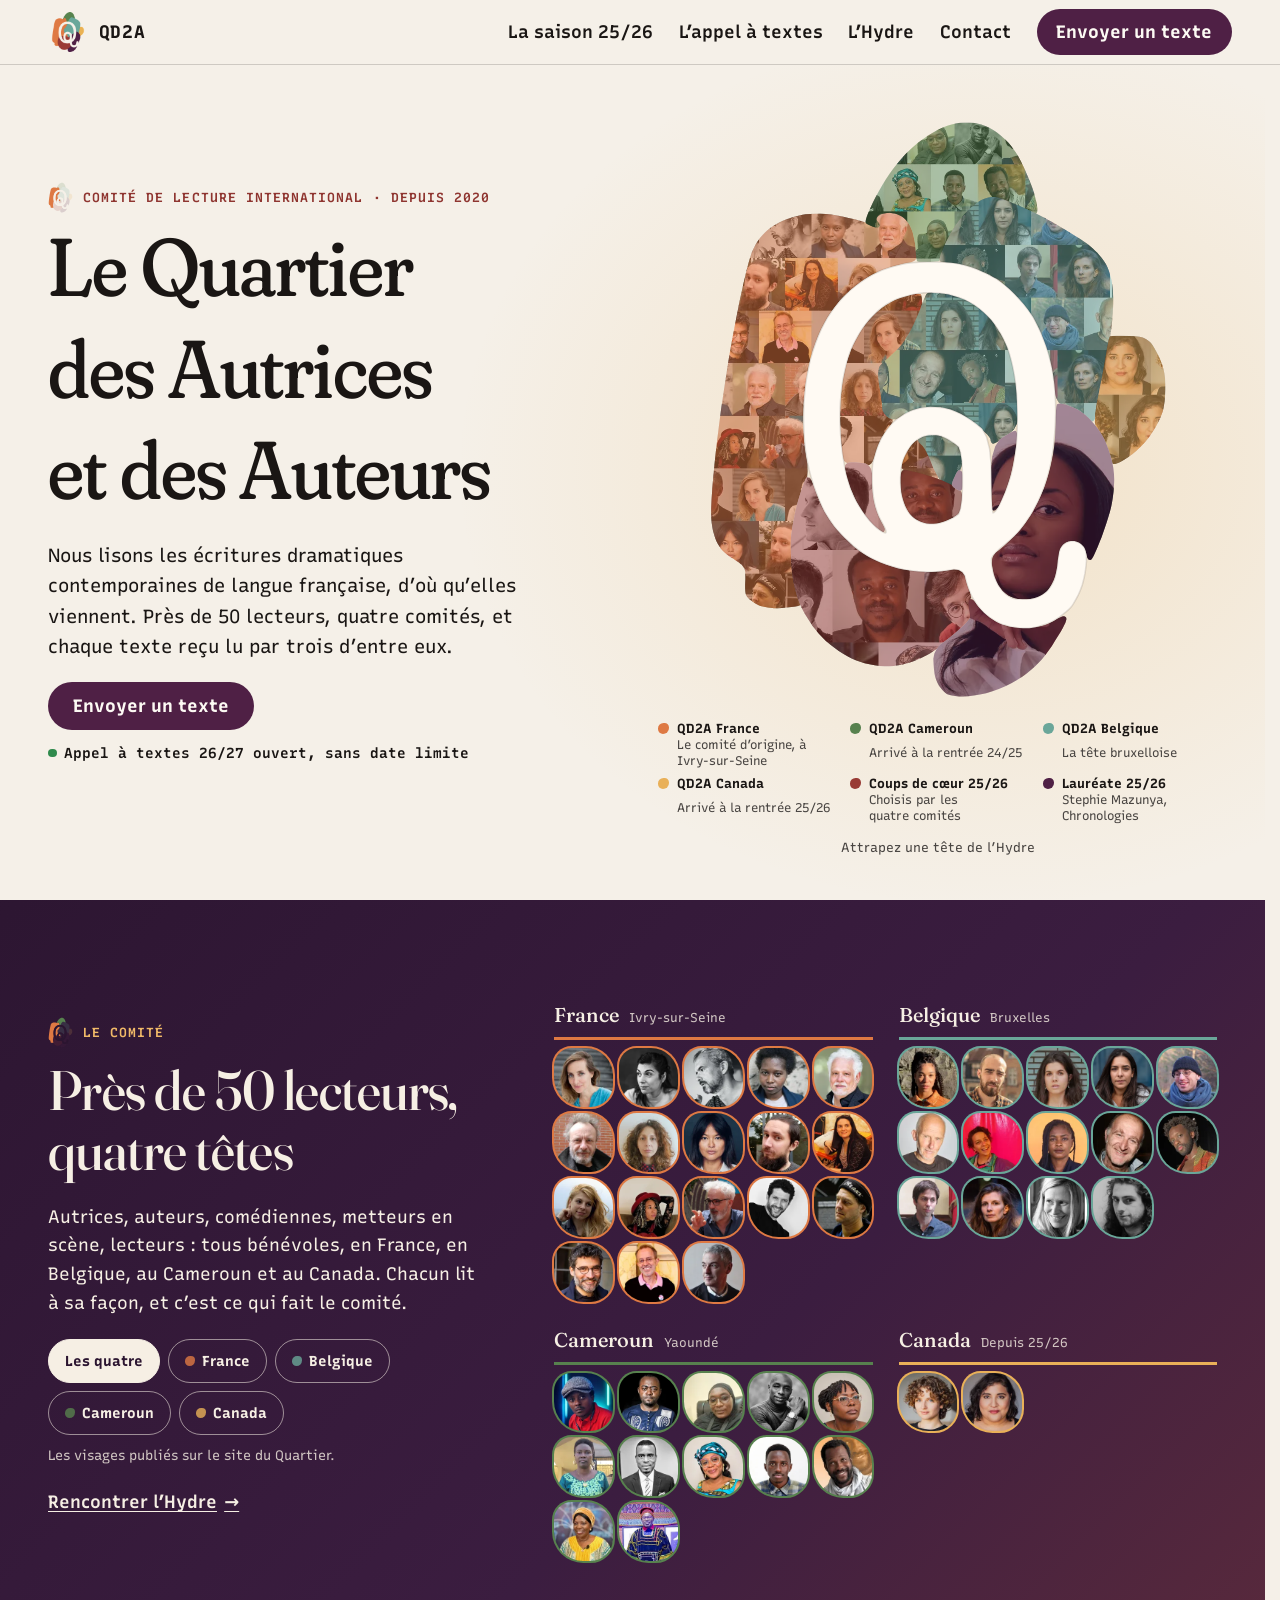
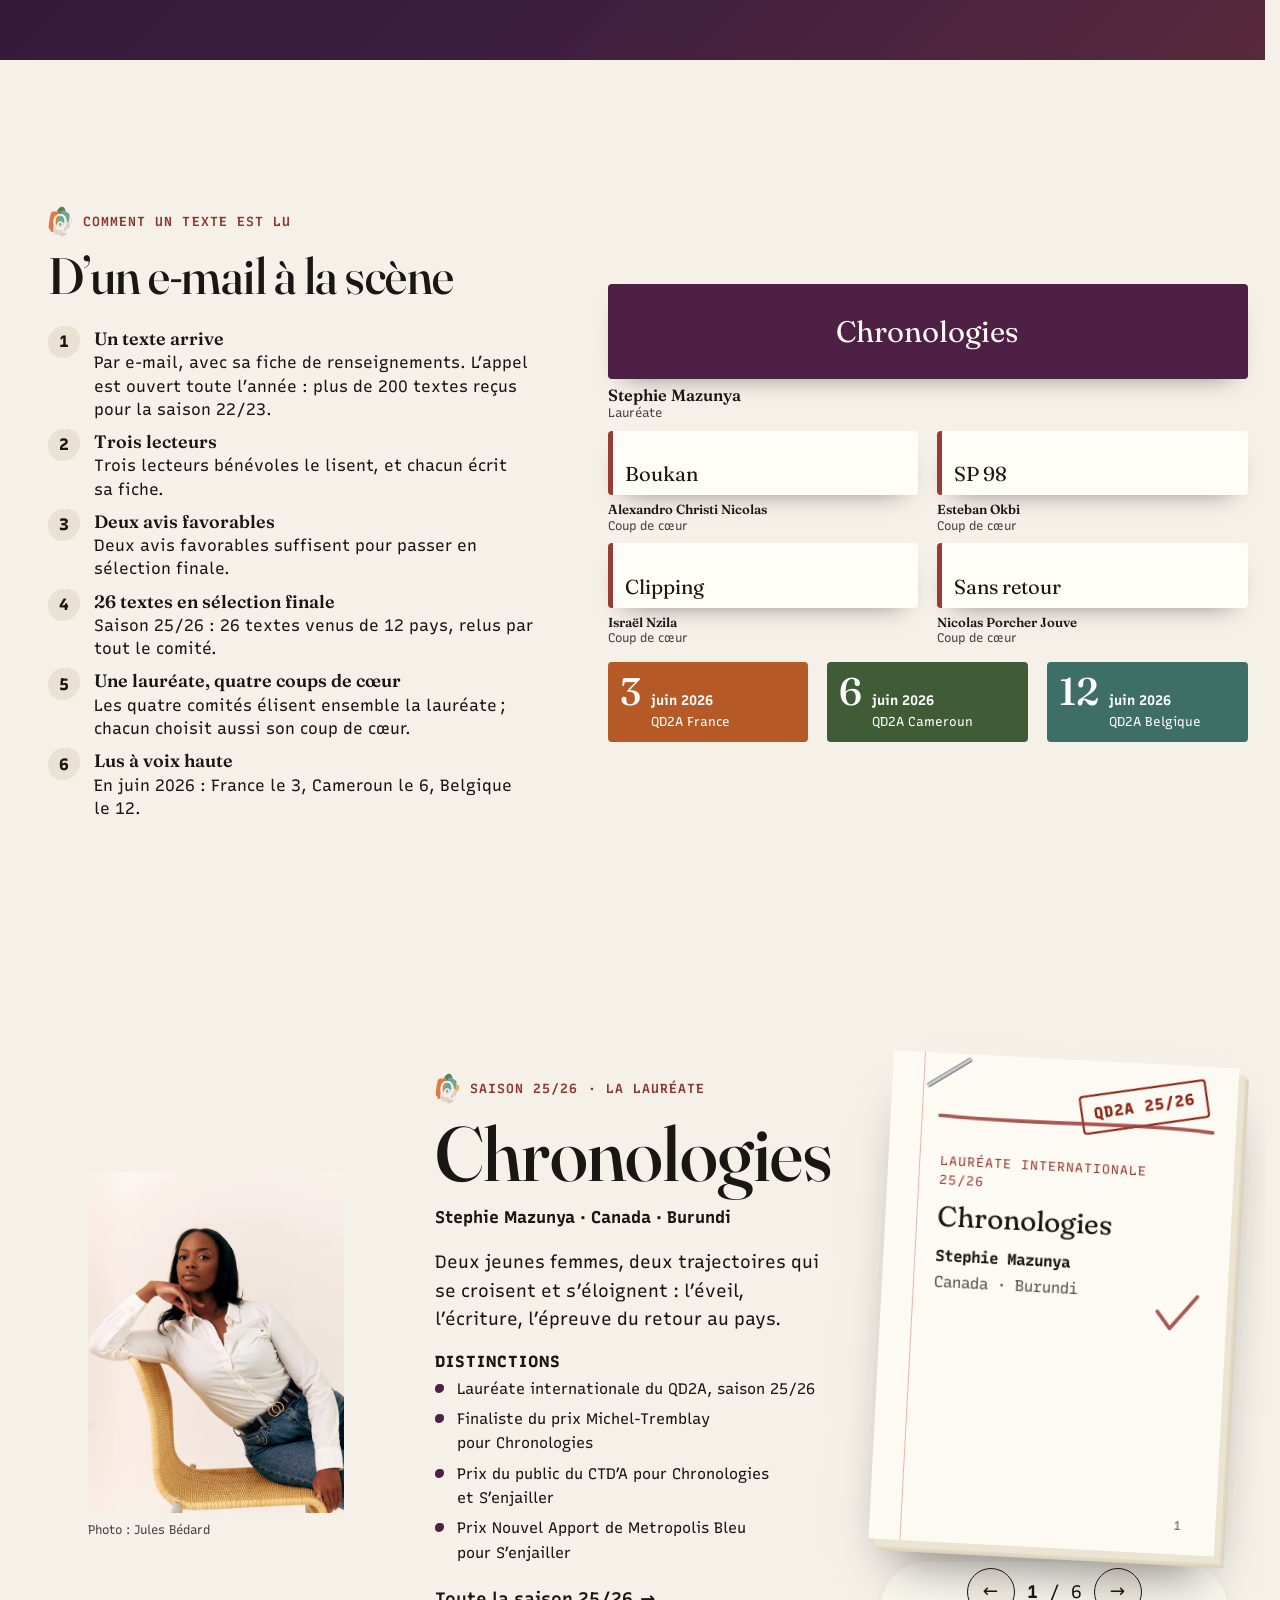
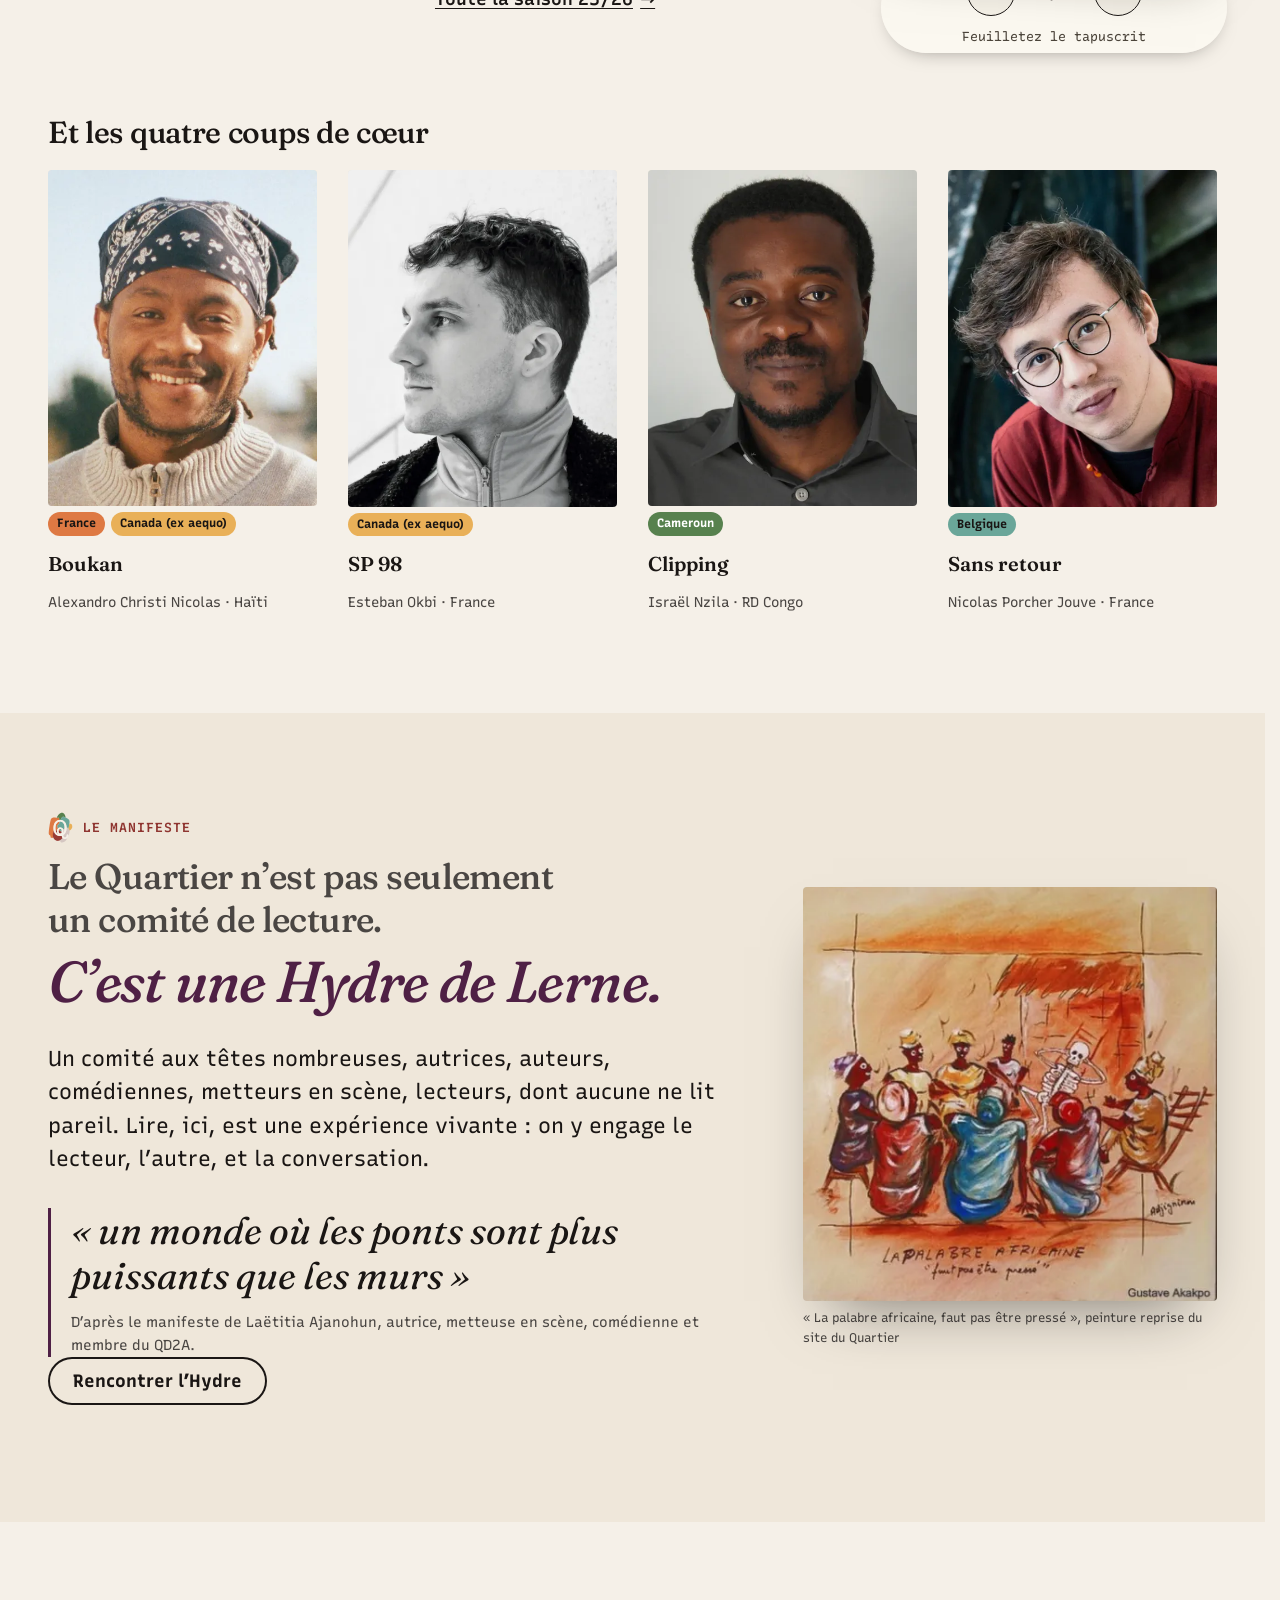
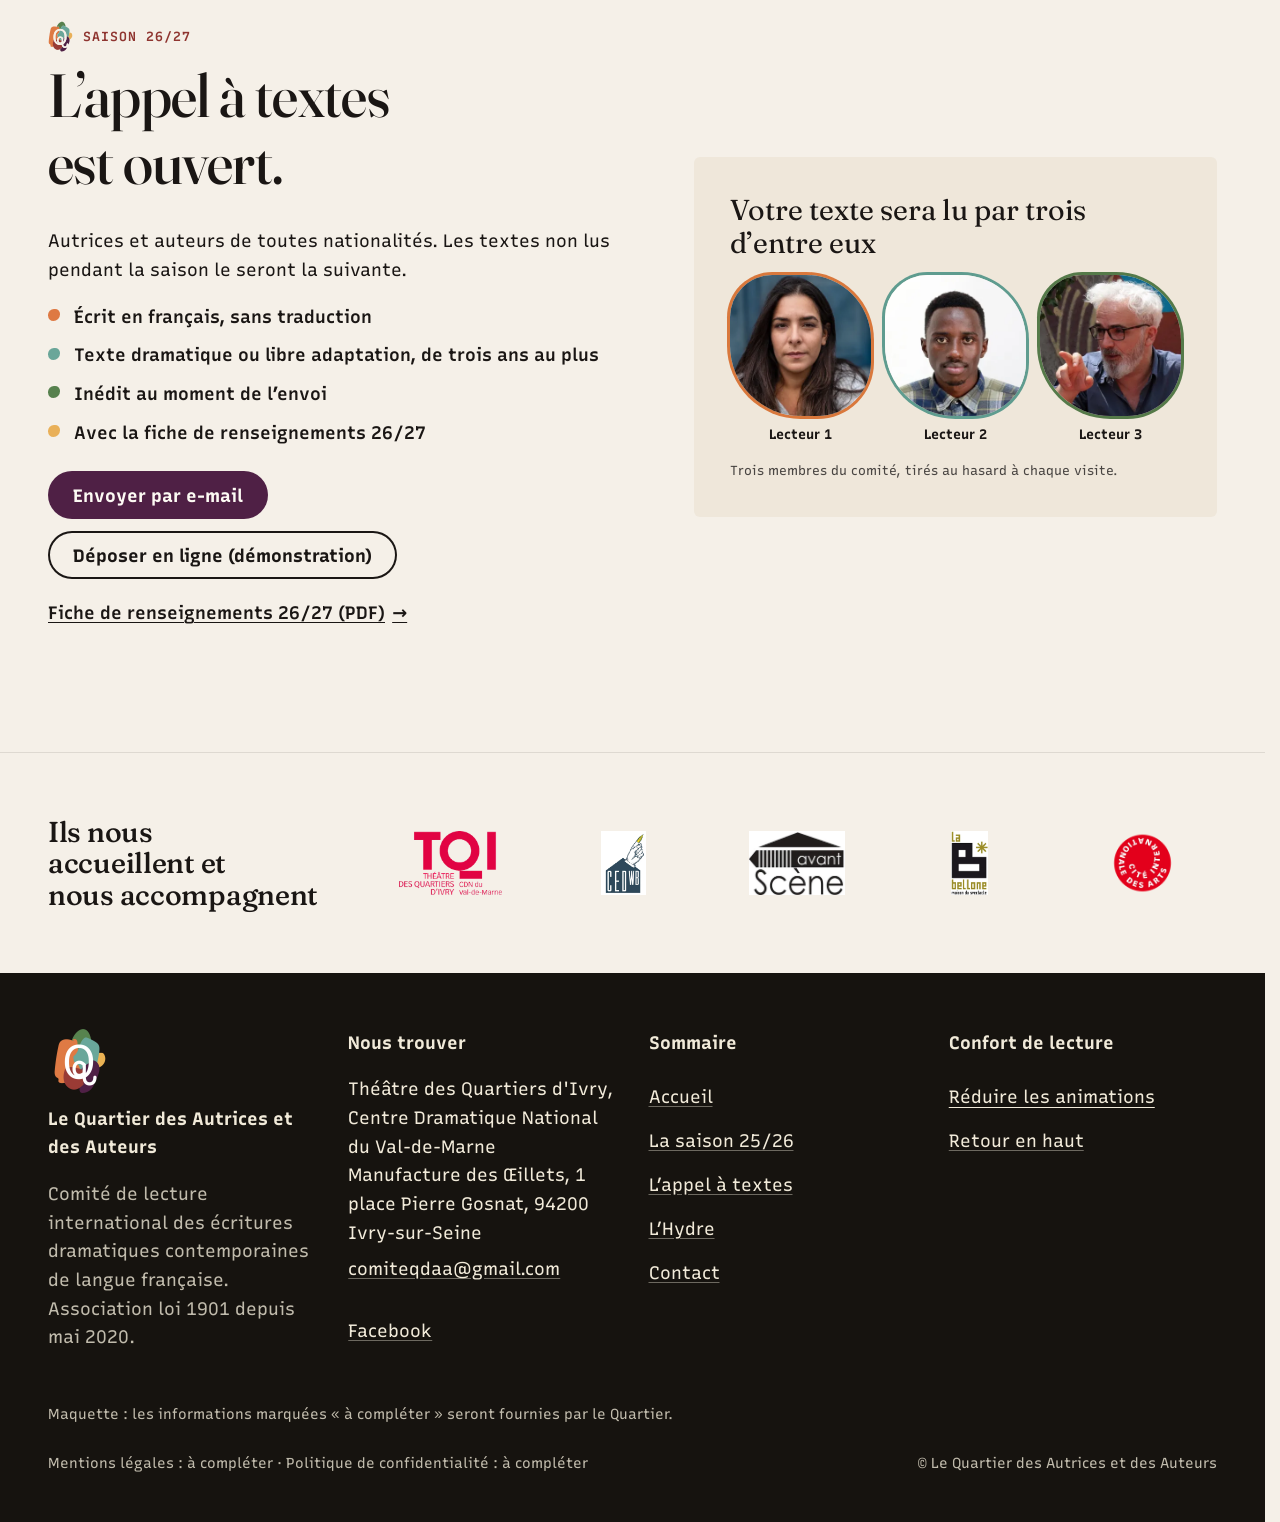
==== commit a0a989fe: "Version 2 : les visages du Q, couleurs du logo, accueil refait, audit standard Co-Authored-By: Claud" ====
--- a/index.html
+++ b/index.html
@@ -1,5 +1,5 @@
 <!doctype html>
-<html lang="fr" data-v="1">
+<html lang="fr" data-v="2">
 <head>
 <meta charset="utf-8">
 <meta name="viewport" content="width=device-width, initial-scale=1, viewport-fit=cover">
@@ -7,7 +7,7 @@
 <meta name="description" content="Le QD2A lit les écritures dramatiques contemporaines de langue française : près de 50 lecteurs, quatre comités, un appel à textes ouvert sans date limite.">
 <meta name="robots" content="noindex, nofollow">
 <link rel="canonical" href="https://qd2a-maquette.vercel.app/">
-<style>:root{--fond:#f4efe4;--texte:#16130f;--voile-fond:#ebe3d1;--ouverture-fond:#f4efe4;--menu-fond:#16130f}:root { --entete-h: 72px; --barres-h: 0px; } html { background: var(--fond); color: var(--texte); scrollbar-gutter: stable; } body { margin: 0; background: var(--fond); } html.js:not(.calme):not(.secours):not([data-arrivee="retour"]) [data-anime] { opacity: 0; } html.js:not(.calme):not(.secours):not([data-arrivee="retour"]) [data-anime].vu { opacity: 1; } [data-voile] { position: fixed; inset: 0; z-index: 900; background: var(--voile-fond); transform: translateY(100%); visibility: hidden; pointer-events: none; } html[data-arrivee="voile"]:not(.voile-leve):not(.calme):not(.secours) [data-voile] { transform: none; visibility: visible; } html.calme [data-voile], html.secours [data-voile] { visibility: hidden !important; } .ouverture-panneau { position: fixed; inset: 0; z-index: 850; display: none; place-content: center; justify-items: center; background: var(--ouverture-fond, var(--voile-fond)); color: var(--fond); text-align: center; } html.js[data-arrivee="intro"]:not(.calme):not(.secours):not(.intro-finie) .ouverture-panneau { display: grid; } html.defilement-bloque, html.defilement-bloque body, html.js[data-arrivee="intro"]:not(.calme):not(.secours):not(.intro-finie), html.js[data-arrivee="intro"]:not(.calme):not(.secours):not(.intro-finie) body, html[data-arrivee="voile"]:not(.voile-leve):not(.calme):not(.secours), html[data-arrivee="voile"]:not(.voile-leve):not(.calme):not(.secours) body { overflow: hidden; } html.js[data-arrivee="intro"]:not(.calme):not(.secours):not(.intro-finie) { background-color: var(--ouverture-fond, var(--voile-fond)); } html[data-arrivee="voile"]:not(.voile-leve):not(.calme):not(.secours) { background-color: var(--voile-fond); }</style>
+<style>:root{--fond:#f5f0e8;--texte:#1a1614;--voile-fond:#efe7da;--ouverture-fond:#f5f0e8;--menu-fond:#26142b}:root { --entete-h: 72px; --barres-h: 0px; } html { background: var(--fond); color: var(--texte); scrollbar-gutter: stable; } body { margin: 0; background: var(--fond); } html.js:not(.calme):not(.secours):not([data-arrivee="retour"]) [data-anime] { opacity: 0; } html.js:not(.calme):not(.secours):not([data-arrivee="retour"]) [data-anime].vu { opacity: 1; } [data-voile] { position: fixed; inset: 0; z-index: 900; background: var(--voile-fond); transform: translateY(100%); visibility: hidden; pointer-events: none; } html[data-arrivee="voile"]:not(.voile-leve):not(.calme):not(.secours) [data-voile] { transform: none; visibility: visible; } html.calme [data-voile], html.secours [data-voile] { visibility: hidden !important; } .ouverture-panneau { position: fixed; inset: 0; z-index: 850; display: none; place-content: center; justify-items: center; background: var(--ouverture-fond, var(--voile-fond)); color: var(--fond); text-align: center; } html.js[data-arrivee="intro"]:not(.calme):not(.secours):not(.intro-finie) .ouverture-panneau { display: grid; } html.defilement-bloque, html.defilement-bloque body, html.js[data-arrivee="intro"]:not(.calme):not(.secours):not(.intro-finie), html.js[data-arrivee="intro"]:not(.calme):not(.secours):not(.intro-finie) body, html[data-arrivee="voile"]:not(.voile-leve):not(.calme):not(.secours), html[data-arrivee="voile"]:not(.voile-leve):not(.calme):not(.secours) body { overflow: hidden; } html.js[data-arrivee="intro"]:not(.calme):not(.secours):not(.intro-finie) { background-color: var(--ouverture-fond, var(--voile-fond)); } html[data-arrivee="voile"]:not(.voile-leve):not(.calme):not(.secours) { background-color: var(--voile-fond); }</style>
 <script>(function () {
 var d = document.documentElement, ss = null, ls = null;
 try { ss = window.sessionStorage; ls = window.localStorage; } catch (e) {}
@@ -40,14 +40,14 @@
 setTimeout(function () { if (!d.classList.contains('demarre')) d.classList.add('secours'); }, 2000);
 })();</script>
 <link rel="preload" href="/assets/fonts/fraunces.woff2" as="font" type="font/woff2" crossorigin>
-<link rel="stylesheet" href="/assets/css/socle.css?v=1">
-<link rel="stylesheet" href="/assets/css/site.css?v=1">
-<link rel="modulepreload" href="/assets/js/site.js?v=1">
-<link rel="modulepreload" href="/assets/js/socle/index.js?v=1">
+<link rel="stylesheet" href="/assets/css/socle.css?v=2">
+<link rel="stylesheet" href="/assets/css/site.css?v=2">
+<link rel="modulepreload" href="/assets/js/site.js?v=2">
+<link rel="modulepreload" href="/assets/js/socle/index.js?v=2">
 <script src="/assets/vendor/gsap.min.js" defer></script>
 <script src="/assets/vendor/ScrollTrigger.min.js" defer></script>
 <script src="/assets/vendor/SplitText.min.js" defer></script>
-<script type="module" src="/assets/js/site.js?v=1"></script>
+<script type="module" src="/assets/js/site.js?v=2"></script>
 <meta name="theme-color" content="#f4efe4">
 <link rel="icon" href="/assets/images/favicon.png" type="image/png">
 <link rel="apple-touch-icon" href="/assets/images/apple-touch-icon.png">
@@ -65,11 +65,18 @@
 <script type="application/ld+json">{"@context":"https://schema.org","@type":"Organization","name":"Le Quartier des Autrices et des Auteurs","alternateName":"QD2A","url":"https://qd2a-maquette.vercel.app/","email":"comiteqdaa@gmail.com","foundingDate":"2020-05","description":"Comité de lecture international des écritures dramatiques contemporaines de langue française, accueilli au Théâtre des Quartiers d'Ivry.","address":{"@type":"PostalAddress","streetAddress":"Manufacture des Œillets, 1 place Pierre Gosnat","postalCode":"94200","addressLocality":"Ivry-sur-Seine","addressCountry":"FR"},"sameAs":["https://www.facebook.com/Le-Quartier-des-Autrices-et-des-Auteurs-103225861496773/"]}</script>
 </head>
 <body id="haut">
-<div data-voile data-forme="page" aria-hidden="true"><span class="voile-pli" aria-hidden="true"></span><span class="voile-lignes" aria-hidden="true"></span><div class="voile-contenu"><img src="/assets/images/logo.png" alt="" width="56" height="56"><span data-voile-libelle>Accueil</span></div></div>
+<svg class="q-defs" width="0" height="0" aria-hidden="true" focusable="false"><defs>
+<path id="q-p-france" d="M275.8 307.0 L274.5 308.3 L273.4 309.7 L272.4 311.2 L271.4 312.7 L270.6 314.3 L269.8 315.9 L269.2 317.4 L268.6 318.9 L268.1 320.4 L267.7 321.9 L267.5 323.2 L267.5 324.5 L267.5 325.8 L269.2 327.2 L272.5 328.7 L277.4 330.3 L283.9 332.0 L288.9 333.3 L292.4 334.1 L294.3 334.4 L294.7 334.2 L295.0 333.9 L295.3 333.4 L295.5 332.6 L295.5 331.7 L295.1 329.8 L294.1 326.8 L292.5 322.7 L290.5 317.6 L288.6 313.5 L286.9 310.4 L285.3 308.2 L284.0 307.1 L282.9 306.1 L281.9 305.4 L281.1 305.0 L280.5 304.7 L280.0 304.6 L279.4 304.5 L278.9 304.6 L278.4 304.8 L277.7 305.2 L276.9 306.0 Z M279.1 193.1 L277.6 193.2 L275.8 193.5 L273.7 193.9 L271.3 194.6 L268.7 195.4 L265.8 196.5 L262.7 198.0 L259.4 199.7 L255.9 201.7 L252.5 204.0 L249.2 206.6 L246.0 209.5 L243.0 212.8 L240.1 216.2 L237.4 219.9 L235.0 223.8 L232.7 227.9 L230.6 232.2 L228.8 236.7 L227.1 241.4 L225.6 246.3 L224.3 251.4 L223.2 256.8 L222.3 262.4 L221.7 268.2 L221.2 274.6 L221.0 281.4 L220.9 288.8 L221.1 296.6 L221.3 303.0 L221.5 308.0 L221.7 311.6 L222.0 313.8 L222.3 315.7 L222.7 317.5 L223.2 319.0 L223.8 320.3 L225.2 321.4 L227.4 322.2 L230.4 322.8 L234.2 323.2 L237.4 323.4 L240.0 323.5 L241.9 323.4 L243.1 323.2 L244.4 322.1 L245.7 320.0 L247.0 316.9 L248.3 312.8 L249.5 309.4 L250.6 306.6 L251.5 304.4 L252.2 302.9 L253.2 301.2 L254.6 299.2 L256.2 296.9 L258.1 294.4 L259.5 292.4 L260.5 290.9 L260.9 289.8 L260.8 289.2 L260.3 288.4 L259.5 287.4 L258.3 286.2 L256.7 284.8 L255.5 283.2 L254.7 281.6 L254.3 279.8 L254.3 277.9 L254.1 275.1 L253.7 271.5 L253.1 267.0 L252.2 261.7 L251.8 257.3 L251.6 253.9 L251.8 251.5 L252.2 250.1 L253.5 248.2 L255.6 245.9 L258.4 243.1 L262.0 239.9 L265.3 236.5 L268.3 232.9 L271.1 229.2 L273.6 225.4 L275.9 221.7 L277.9 218.1 L279.7 214.5 L281.3 211.1 L282.4 207.8 L283.1 204.7 L283.3 201.6 L283.0 198.7 L282.8 196.4 L282.5 194.8 L282.2 193.8 L281.8 193.5 L281.2 193.3 L280.3 193.1 Z M261.4 130.5 L259.0 130.2 L256.8 130.0 L254.9 130.1 L253.2 130.4 L251.8 130.9 L250.5 131.5 L249.3 132.3 L248.3 133.2 L247.4 134.2 L246.7 135.0 L246.3 135.8 L246.1 136.4 L246.2 136.9 L246.5 137.5 L246.9 138.2 L247.5 138.9 L248.2 139.8 L248.7 140.4 L249.0 140.9 L249.1 141.2 L248.9 141.4 L247.6 141.2 L245.3 140.6 L241.8 139.5 L237.2 138.1 L232.6 136.8 L227.9 135.7 L223.2 134.6 L218.5 133.7 L213.9 133.0 L209.6 132.6 L205.6 132.3 L201.8 132.3 L198.1 132.5 L194.6 132.8 L191.4 133.3 L188.3 134.0 L185.3 134.8 L182.4 135.7 L179.5 136.8 L176.8 137.9 L174.2 139.2 L171.8 140.5 L169.5 141.9 L167.5 143.4 L165.5 145.0 L163.5 146.8 L161.7 148.7 L160.0 150.7 L158.3 153.0 L156.6 155.6 L155.1 158.5 L153.6 161.8 L151.8 167.5 L149.6 175.7 L147.1 186.4 L144.2 199.6 L141.6 212.9 L139.0 226.4 L136.6 240.0 L134.4 253.7 L132.3 267.5 L130.3 281.2 L128.5 295.0 L126.8 308.7 L125.5 321.0 L124.4 332.0 L123.6 341.5 L123.1 349.5 L122.8 356.5 L122.8 362.2 L123.1 366.8 L123.6 370.2 L124.2 373.4 L125.0 376.2 L125.8 378.8 L126.8 381.2 L127.9 383.3 L129.0 385.1 L130.1 386.8 L131.2 388.2 L132.8 389.7 L134.8 391.3 L137.1 393.0 L139.9 394.7 L142.1 396.2 L143.9 397.5 L145.2 398.6 L146.1 399.4 L146.8 400.3 L147.4 401.2 L148.0 402.2 L148.4 403.2 L148.6 404.9 L148.8 407.3 L148.8 410.4 L148.6 414.2 L148.6 417.4 L148.8 419.9 L149.1 421.6 L149.6 422.7 L150.4 423.9 L151.6 425.1 L153.1 426.3 L154.9 427.7 L156.7 428.8 L158.5 429.7 L160.3 430.4 L162.0 430.9 L163.9 431.3 L166.0 431.7 L168.2 431.9 L170.5 432.1 L173.2 432.1 L176.3 432.0 L179.8 431.7 L183.6 431.3 L186.6 430.9 L188.8 430.5 L190.2 430.0 L190.8 429.6 L190.9 427.9 L190.4 424.9 L189.4 420.5 L187.9 414.8 L186.7 409.2 L185.9 403.5 L185.3 397.8 L185.0 392.2 L185.1 386.3 L185.5 380.1 L186.2 373.8 L187.2 367.2 L188.5 360.6 L190.0 354.0 L191.9 347.5 L194.1 340.9 L195.5 334.5 L196.0 328.3 L195.8 322.2 L194.8 316.4 L194.0 310.9 L193.4 305.8 L193.0 301.0 L192.7 296.6 L192.6 291.9 L192.6 286.9 L192.7 281.6 L193.0 276.0 L193.4 270.4 L194.0 264.7 L194.8 258.9 L195.8 253.1 L196.9 247.7 L198.0 242.9 L199.2 238.5 L200.5 234.5 L201.9 230.6 L203.4 226.8 L205.1 222.9 L206.9 219.1 L208.8 215.4 L210.8 211.9 L212.9 208.6 L215.1 205.4 L217.2 202.5 L219.3 199.8 L221.3 197.4 L223.3 195.2 L225.7 193.0 L228.4 190.5 L231.5 188.0 L234.9 185.3 L238.2 182.9 L241.5 180.8 L244.6 179.0 L247.7 177.4 L251.0 175.9 L254.5 174.5 L258.2 173.2 L262.1 172.1 L265.8 171.1 L269.2 170.2 L272.4 169.6 L275.3 169.1 L277.5 167.9 L278.9 166.0 L279.7 163.3 L279.7 160.0 L279.5 156.8 L279.2 153.8 L278.8 151.0 L278.2 148.3 L277.5 145.9 L276.7 143.6 L275.8 141.6 L274.8 139.8 L273.6 138.0 L272.0 136.3 L270.2 134.8 L268.1 133.2 L266.0 132.0 L263.7 131.1 Z"/><path id="q-p-cameroun" d="M331.0 65.7 L328.0 64.6 L324.8 63.8 L321.7 63.3 L318.5 63.0 L315.2 63.0 L312.0 63.2 L308.7 63.8 L305.5 64.5 L302.2 65.5 L298.8 66.9 L295.1 68.6 L291.2 70.8 L287.1 73.2 L283.3 75.9 L279.7 78.6 L276.4 81.4 L273.3 84.3 L270.2 87.4 L267.2 90.7 L264.3 94.2 L261.4 97.8 L258.5 101.8 L255.7 106.0 L252.9 110.6 L250.1 115.4 L247.7 119.9 L245.6 124.1 L243.8 128.0 L242.2 131.6 L241.1 134.5 L240.4 136.7 L240.0 138.1 L240.0 138.9 L240.5 139.6 L241.6 140.4 L243.2 141.2 L245.4 142.1 L247.2 142.6 L248.5 142.9 L249.4 143.0 L249.9 142.7 L250.3 142.4 L250.6 142.0 L250.8 141.6 L250.9 141.1 L250.7 140.5 L250.4 139.7 L249.8 138.8 L248.9 137.8 L248.5 136.9 L248.5 135.9 L248.9 135.0 L249.8 134.0 L250.9 133.3 L252.4 132.6 L254.2 132.2 L256.4 131.8 L258.5 131.7 L260.5 131.9 L262.4 132.2 L264.2 132.8 L265.9 133.5 L267.4 134.3 L268.8 135.2 L269.9 136.2 L271.0 137.4 L272.1 138.8 L273.2 140.4 L274.2 142.2 L275.1 144.3 L275.9 146.5 L276.5 149.0 L277.1 151.7 L277.6 154.4 L278.0 157.3 L278.2 160.3 L278.4 163.4 L278.7 165.8 L279.0 167.4 L279.4 168.4 L279.9 168.6 L281.2 168.8 L283.2 168.9 L286.0 168.9 L289.6 168.8 L292.5 168.6 L294.5 168.4 L295.9 168.2 L296.5 167.8 L297.4 166.4 L298.8 163.9 L300.5 160.3 L302.5 155.7 L304.6 151.4 L306.6 147.6 L308.5 144.3 L310.5 141.4 L312.3 138.7 L314.2 136.3 L316.0 134.1 L317.7 132.2 L319.6 130.3 L321.6 128.5 L323.8 126.7 L326.2 125.0 L328.2 123.6 L329.9 122.5 L331.3 121.8 L332.4 121.5 L333.6 121.3 L335.1 121.2 L336.8 121.2 L338.6 121.4 L341.5 122.2 L345.6 123.7 L350.8 125.8 L357.2 128.5 L362.2 130.6 L365.8 132.0 L368.2 132.7 L369.2 132.7 L369.9 132.2 L370.4 131.4 L370.7 130.2 L370.7 128.5 L370.4 126.3 L369.9 123.7 L369.2 120.5 L368.2 116.8 L366.8 112.7 L365.1 108.1 L363.0 103.1 L360.6 97.6 L358.2 92.7 L355.9 88.3 L353.5 84.6 L351.2 81.4 L348.7 78.5 L346.0 75.7 L343.2 73.2 L340.2 70.8 L337.1 68.8 L334.1 67.1 Z"/><path id="q-p-belgique" d="M280.1 303.7 L279.9 304.3 L280.2 305.2 L280.8 306.2 L281.9 307.3 L283.4 308.7 L285.1 311.2 L287.1 314.8 L289.3 319.7 L291.7 325.7 L294.0 330.4 L296.3 333.9 L298.5 336.2 L300.5 337.2 L302.3 337.9 L303.6 338.4 L304.7 338.5 L305.3 338.5 L306.3 337.4 L307.7 335.5 L309.3 332.6 L311.3 328.8 L312.8 325.1 L313.8 321.7 L314.2 318.5 L314.1 315.5 L313.4 312.8 L312.1 310.4 L310.2 308.2 L307.8 306.4 L305.3 304.8 L302.9 303.4 L300.6 302.3 L298.4 301.4 L296.2 300.7 L294.1 300.2 L292.1 300.0 L290.2 300.0 L288.3 300.2 L286.5 300.5 L284.7 301.0 L283.0 301.7 L281.6 302.3 L280.6 303.0 Z M286.7 193.1 L286.3 193.6 L285.5 195.2 L284.3 198.0 L282.8 201.8 L280.9 206.8 L278.9 211.5 L277.0 215.8 L275.0 219.7 L273.0 223.3 L271.2 226.3 L269.7 228.8 L268.4 230.8 L267.3 232.2 L265.6 234.1 L263.2 236.4 L260.3 239.2 L256.7 242.5 L253.9 245.1 L252.0 247.0 L250.8 248.3 L250.5 249.0 L250.2 249.9 L250.0 251.1 L249.8 252.5 L249.6 254.2 L249.7 256.6 L250.0 259.8 L250.6 263.8 L251.4 268.5 L252.0 272.6 L252.5 275.9 L252.7 278.5 L252.7 280.5 L253.2 282.3 L254.3 284.2 L255.9 286.0 L258.1 287.7 L260.5 288.5 L263.1 288.5 L266.0 287.5 L269.0 285.5 L272.0 283.9 L274.7 282.6 L277.3 281.5 L279.7 280.8 L282.3 280.2 L285.0 279.8 L287.8 279.5 L290.8 279.5 L293.6 279.5 L296.0 279.6 L298.2 279.8 L300.1 280.2 L302.2 280.7 L304.3 281.3 L306.6 282.2 L309.0 283.2 L311.5 284.3 L313.9 285.6 L316.3 287.0 L318.7 288.6 L321.3 290.5 L324.1 292.7 L327.1 295.1 L330.2 297.9 L332.6 300.2 L334.3 302.2 L335.1 303.8 L335.2 304.9 L335.5 305.8 L335.9 306.5 L336.5 306.9 L337.2 307.1 L338.9 306.4 L341.5 305.0 L345.1 302.7 L349.6 299.6 L353.0 296.0 L355.2 291.7 L356.3 286.9 L356.3 281.5 L356.2 276.3 L356.0 271.5 L355.7 267.0 L355.3 262.7 L354.8 258.6 L354.2 254.8 L353.5 251.1 L352.8 247.6 L351.9 244.1 L350.9 240.6 L349.8 237.2 L348.5 233.8 L346.9 230.1 L344.9 226.2 L342.4 222.0 L339.6 217.6 L336.6 213.6 L333.5 210.0 L330.2 206.8 L326.8 203.9 L323.2 201.4 L319.4 199.1 L315.4 197.2 L311.2 195.5 L307.2 194.2 L303.4 193.2 L299.8 192.5 L296.2 192.2 L293.4 192.0 L291.2 191.9 L289.6 191.9 L288.7 192.1 L287.9 192.3 L287.2 192.7 Z M325.7 123.5 L323.0 125.5 L320.3 127.7 L317.6 130.3 L314.9 133.2 L312.1 136.5 L309.5 139.9 L307.1 143.4 L304.9 147.1 L302.8 150.9 L301.0 154.5 L299.4 157.8 L298.2 160.8 L297.2 163.5 L296.6 165.7 L296.4 167.3 L296.5 168.3 L297.1 168.7 L298.6 169.2 L301.0 169.7 L304.4 170.2 L308.6 170.8 L312.7 171.5 L316.6 172.5 L320.4 173.5 L324.0 174.8 L327.5 176.2 L330.9 177.8 L334.3 179.5 L337.7 181.5 L341.1 183.8 L344.7 186.5 L348.4 189.7 L352.2 193.3 L355.7 196.8 L358.9 200.3 L361.6 203.8 L364.0 207.2 L366.4 210.9 L368.6 214.8 L370.8 219.0 L372.9 223.4 L374.8 228.1 L376.6 233.1 L378.2 238.5 L379.8 244.2 L381.0 249.9 L382.1 255.8 L383.0 261.7 L383.7 267.7 L385.0 272.4 L387.0 275.9 L389.7 278.2 L393.0 279.2 L395.9 280.1 L398.4 281.1 L400.4 282.0 L402.0 283.0 L403.5 284.0 L405.1 285.2 L406.7 286.5 L408.3 287.9 L409.6 289.0 L410.8 289.7 L411.7 290.1 L412.3 290.2 L413.0 290.0 L413.6 289.5 L414.2 288.7 L414.8 287.6 L415.7 284.6 L416.8 279.8 L418.3 273.0 L420.0 264.3 L421.7 255.2 L423.3 245.6 L424.8 235.6 L426.2 225.1 L427.3 215.9 L428.0 207.9 L428.3 201.2 L428.3 195.8 L428.1 190.9 L427.6 186.5 L427.0 182.5 L426.0 179.1 L425.1 176.1 L424.1 173.5 L423.0 171.2 L422.0 169.4 L420.7 167.6 L419.4 165.8 L417.8 163.9 L416.2 162.1 L414.5 160.4 L412.8 158.7 L411.0 157.2 L409.3 155.8 L406.8 154.0 L403.5 151.8 L399.4 149.2 L394.6 146.2 L389.9 143.3 L385.2 140.6 L380.7 138.0 L376.3 135.6 L371.4 133.1 L366.0 130.5 L360.2 127.9 L353.8 125.1 L348.7 123.0 L344.8 121.4 L342.1 120.4 L340.6 120.0 L338.9 119.7 L337.1 119.7 L335.1 119.8 L332.9 120.2 L330.6 120.9 L328.2 122.0 Z"/><path id="q-p-canada" d="M440.3 225.2 L435.0 225.1 L430.9 225.1 L428.0 225.2 L426.2 225.4 L425.8 225.6 L425.1 227.4 L424.4 230.6 L423.5 235.2 L422.5 241.4 L421.2 248.6 L419.7 256.8 L417.9 266.0 L415.8 276.3 L414.6 284.6 L414.4 290.9 L415.2 295.2 L416.8 297.5 L418.4 299.9 L419.8 302.3 L421.1 304.8 L422.2 307.2 L423.3 309.8 L424.2 312.3 L425.0 314.9 L425.7 317.5 L426.3 319.5 L427.0 321.1 L427.7 322.1 L428.3 322.6 L429.6 322.6 L431.4 322.0 L433.7 321.0 L436.6 319.4 L439.6 317.4 L442.8 315.1 L446.0 312.4 L449.3 309.3 L452.4 306.0 L455.2 302.6 L457.8 298.9 L460.2 295.1 L462.1 291.5 L463.8 288.2 L465.0 285.2 L466.0 282.5 L466.7 279.2 L467.3 275.3 L467.7 271.0 L468.0 266.0 L468.0 261.5 L467.7 257.4 L467.2 253.7 L466.5 250.3 L465.5 247.0 L464.2 243.7 L462.7 240.3 L461.0 237.0 L459.4 234.3 L458.1 232.1 L457.0 230.6 L456.0 229.7 L455.0 228.8 L453.7 228.0 L452.3 227.2 L450.7 226.5 L448.2 225.9 L444.7 225.5 Z"/><path id="q-p-coups" d="M192.0 340.6 L190.4 345.4 L188.9 350.3 L187.6 355.1 L186.5 360.0 L185.5 365.0 L184.7 369.3 L184.1 373.1 L183.6 376.3 L183.4 379.0 L183.2 382.5 L183.2 386.8 L183.4 392.0 L183.6 398.0 L184.1 403.5 L184.7 408.6 L185.5 413.2 L186.5 417.4 L187.5 421.2 L188.6 424.6 L189.6 427.5 L190.7 430.1 L192.1 432.9 L193.7 435.9 L195.6 439.1 L197.8 442.5 L200.0 445.8 L202.3 448.8 L204.8 451.7 L207.2 454.3 L210.0 457.0 L213.0 459.5 L216.2 462.1 L219.8 464.6 L223.1 466.8 L226.4 468.7 L229.6 470.3 L232.7 471.7 L236.0 472.9 L239.5 473.9 L243.2 474.8 L247.1 475.5 L250.9 476.0 L254.6 476.3 L258.1 476.3 L261.5 476.0 L264.9 475.6 L268.3 474.9 L271.7 474.0 L275.0 473.0 L278.4 471.7 L281.9 470.2 L285.4 468.5 L289.0 466.5 L293.3 463.8 L298.4 460.1 L304.2 455.7 L310.8 450.3 L315.8 446.0 L319.1 442.5 L320.9 440.1 L321.1 438.6 L321.1 437.0 L321.0 435.3 L320.7 433.6 L320.3 431.8 L320.0 430.0 L320.0 428.3 L320.0 426.8 L320.3 425.2 L320.3 423.6 L320.0 421.9 L319.4 420.0 L318.6 418.0 L317.8 415.7 L317.0 413.1 L316.2 410.1 L315.5 406.9 L314.8 404.4 L314.1 402.7 L313.5 401.8 L312.9 401.6 L311.6 401.6 L309.6 401.9 L307.0 402.5 L303.7 403.2 L299.7 403.8 L295.2 404.1 L290.0 404.2 L284.3 404.1 L278.9 403.8 L273.9 403.3 L269.2 402.6 L264.8 401.7 L260.5 400.5 L256.1 399.1 L251.7 397.3 L247.3 395.3 L243.3 393.4 L239.8 391.4 L236.7 389.5 L234.0 387.5 L231.1 385.2 L228.1 382.4 L224.9 379.2 L221.5 375.5 L218.6 372.3 L216.2 369.6 L214.5 367.4 L213.2 365.6 L211.8 363.5 L210.3 360.9 L208.7 358.0 L207.0 354.7 L205.3 351.2 L203.7 347.5 L202.2 343.7 L200.8 339.7 L199.6 336.6 L198.6 334.4 L197.8 333.2 L197.2 332.8 L196.6 332.6 L196.1 332.6 L195.6 332.7 L195.1 333.0 L194.3 334.4 L193.3 336.9 Z M266.5 332.7 L266.5 336.0 L266.5 339.1 L266.7 342.0 L267.1 344.6 L267.6 347.0 L268.3 349.5 L269.1 351.9 L270.2 354.4 L271.5 356.9 L272.7 359.1 L273.9 360.9 L275.1 362.3 L276.2 363.4 L277.6 364.4 L279.2 365.4 L281.0 366.2 L283.0 367.1 L285.0 367.7 L287.0 368.1 L289.0 368.3 L291.0 368.3 L293.1 368.1 L295.4 367.7 L297.8 367.1 L300.2 366.2 L302.7 365.2 L305.1 364.1 L307.5 362.8 L309.8 361.2 L311.6 359.2 L312.9 356.6 L313.6 353.5 L313.8 349.8 L313.6 346.8 L313.1 344.4 L312.2 342.7 L311.1 341.6 L309.1 340.3 L306.2 338.8 L302.5 337.0 L297.9 335.0 L293.2 333.2 L288.5 331.6 L283.6 330.1 L278.7 328.9 L274.7 328.0 L271.7 327.4 L269.6 327.2 L268.4 327.4 L267.5 328.4 L266.9 330.1 Z M224.5 323.8 L224.5 325.2 L224.6 327.0 L224.9 329.0 L225.5 331.5 L226.2 334.2 L227.3 337.4 L228.6 341.0 L230.3 345.0 L232.3 349.4 L234.3 353.3 L236.1 356.7 L238.0 359.6 L239.7 362.0 L241.4 364.3 L243.1 366.3 L244.8 368.2 L246.5 369.8 L248.0 371.2 L249.3 372.4 L250.4 373.2 L251.3 373.8 L252.1 374.2 L252.8 374.4 L253.3 374.4 L253.7 374.2 L254.1 374.0 L254.4 373.6 L254.6 373.1 L254.8 372.5 L254.6 371.6 L254.1 370.2 L253.2 368.5 L252.1 366.5 L251.0 364.2 L249.9 361.7 L248.8 359.0 L247.8 356.0 L247.0 353.1 L246.3 350.3 L245.8 347.4 L245.5 344.6 L245.2 341.4 L245.1 337.8 L245.0 333.8 L245.0 329.5 L244.2 326.1 L242.6 323.7 L240.1 322.2 L236.9 321.8 L234.0 321.4 L231.4 321.2 L229.2 321.2 L227.4 321.4 L226.0 321.9 L225.1 322.7 Z"/><path id="q-p-laureate" d="M391.5 438.4 L390.8 438.2 L389.6 438.5 L387.9 439.2 L385.8 440.2 L383.2 441.8 L380.8 443.0 L378.6 444.1 L376.6 444.9 L374.8 445.5 L372.3 446.0 L369.2 446.4 L365.5 446.7 L361.2 447.0 L357.2 447.0 L353.6 446.7 L350.3 446.2 L347.4 445.5 L344.8 444.7 L342.4 443.8 L340.4 443.0 L338.6 442.0 L336.7 440.8 L334.6 439.3 L332.4 437.4 L330.0 435.2 L327.9 433.2 L326.1 431.3 L324.7 429.5 L323.6 427.8 L322.6 426.6 L321.6 425.8 L320.8 425.3 L319.9 425.3 L319.2 425.6 L318.8 426.1 L318.4 427.0 L318.2 428.0 L318.2 429.3 L318.4 430.8 L318.6 432.4 L319.0 434.2 L319.3 435.9 L319.5 437.3 L319.5 438.5 L319.5 439.5 L318.5 441.0 L316.8 443.1 L314.2 445.6 L310.8 448.7 L307.3 451.7 L303.8 454.6 L300.3 457.3 L296.7 460.0 L294.1 463.1 L292.4 466.6 L291.6 470.5 L291.8 474.8 L292.1 478.6 L292.5 481.9 L293.1 484.7 L293.9 487.0 L294.8 489.0 L295.9 491.0 L297.1 492.7 L298.5 494.3 L299.8 495.6 L300.9 496.6 L301.9 497.3 L302.8 497.7 L304.1 498.1 L305.9 498.5 L308.2 498.8 L311.1 499.2 L314.4 499.2 L318.1 499.0 L322.3 498.5 L327.0 497.8 L331.7 496.7 L336.5 495.3 L341.4 493.5 L346.3 491.5 L350.9 489.2 L355.2 486.8 L359.2 484.2 L362.8 481.5 L366.2 478.8 L369.2 476.1 L371.8 473.5 L374.2 470.9 L376.6 467.9 L379.1 464.5 L381.7 460.8 L384.3 456.6 L386.6 452.9 L388.5 449.8 L390.0 447.2 L391.0 445.1 L391.9 443.4 L392.4 441.9 L392.7 440.8 L392.7 439.9 L392.5 439.2 L392.1 438.8 Z M310.9 327.4 L310.4 327.6 L309.8 328.4 L309.0 329.6 L308.2 331.4 L307.2 333.6 L306.4 335.5 L306.0 336.9 L305.8 338.0 L305.9 338.7 L306.3 339.4 L307.0 340.2 L308.1 341.0 L309.5 342.0 L310.8 342.5 L311.8 342.8 L312.5 342.7 L313.1 342.3 L313.6 341.2 L313.9 339.3 L314.0 336.8 L314.0 333.5 L313.9 331.0 L313.6 329.2 L313.1 328.0 L312.5 327.6 L312.0 327.4 L311.4 327.3 Z M346.4 301.0 L342.0 304.0 L338.6 309.2 L336.4 316.7 L335.3 326.5 L335.3 338.5 L335.5 347.7 L335.8 354.0 L336.2 357.3 L336.8 357.7 L337.4 357.9 L338.0 357.9 L338.7 357.7 L339.3 357.3 L340.1 356.4 L341.1 355.0 L342.2 353.2 L343.5 350.8 L344.8 347.9 L346.1 344.5 L347.6 340.5 L349.1 335.9 L350.5 330.9 L351.7 325.6 L352.8 320.0 L353.8 314.0 L354.6 309.1 L355.1 305.2 L355.3 302.5 L355.3 300.8 L355.2 299.5 L354.9 298.4 L354.5 297.7 L353.9 297.3 L352.3 297.7 L349.8 299.0 Z M390.3 277.0 L389.0 276.7 L387.9 276.6 L386.9 276.7 L386.1 277.0 L385.5 277.4 L385.1 279.2 L384.8 282.5 L384.5 287.2 L384.5 293.4 L384.3 299.0 L384.0 303.9 L383.6 308.3 L383.1 312.0 L382.5 315.9 L381.7 319.8 L380.8 323.8 L379.8 327.9 L378.7 331.9 L377.5 335.9 L376.1 339.8 L374.6 343.6 L373.0 347.4 L371.2 351.1 L369.3 354.7 L367.3 358.3 L365.4 361.6 L363.5 364.5 L361.7 367.2 L360.0 369.5 L357.9 372.0 L355.4 374.8 L352.6 377.8 L349.4 380.9 L346.5 383.7 L343.7 386.2 L341.2 388.3 L338.8 390.0 L337.2 392.3 L336.3 395.0 L336.1 398.3 L336.6 402.0 L337.2 405.3 L337.8 408.1 L338.6 410.4 L339.4 412.2 L340.4 414.0 L341.4 415.7 L342.5 417.2 L343.8 418.8 L345.3 420.1 L347.0 421.4 L348.9 422.6 L351.1 423.7 L353.5 424.5 L356.2 425.1 L359.2 425.3 L362.5 425.3 L365.4 425.1 L368.0 424.7 L370.3 424.1 L372.3 423.2 L374.1 422.4 L375.6 421.5 L376.8 420.6 L377.8 419.7 L379.0 418.3 L380.2 416.3 L381.6 413.8 L383.1 410.8 L384.3 407.4 L385.3 403.6 L386.1 399.5 L386.6 394.9 L387.2 391.1 L387.9 388.2 L388.7 386.1 L389.6 384.9 L390.5 383.8 L391.4 383.0 L392.2 382.4 L393.1 382.0 L394.2 381.7 L395.7 381.6 L397.5 381.7 L399.5 382.0 L401.4 382.5 L403.0 383.3 L404.4 384.3 L405.6 385.7 L406.5 387.1 L407.3 388.6 L407.8 390.3 L408.2 392.0 L408.5 393.4 L409.0 394.4 L409.4 395.0 L409.9 395.3 L410.4 395.4 L410.9 395.5 L411.3 395.4 L411.7 395.2 L412.4 394.2 L413.4 392.4 L414.7 389.6 L416.3 386.0 L417.9 382.1 L419.6 377.8 L421.3 373.0 L423.0 368.0 L424.5 363.2 L425.8 358.9 L426.8 354.8 L427.5 351.2 L428.1 347.3 L428.6 343.3 L428.9 339.0 L429.1 334.6 L428.9 330.1 L428.4 325.5 L427.5 320.9 L426.2 316.1 L424.8 311.8 L423.3 307.8 L421.7 304.1 L420.0 300.9 L418.1 297.8 L416.0 294.9 L413.8 292.1 L411.5 289.5 L409.3 287.3 L407.2 285.4 L405.2 283.8 L403.4 282.5 L401.5 281.4 L399.6 280.4 L397.5 279.4 L395.5 278.6 L393.6 277.9 L391.9 277.4 Z"/>
+<path id="q-lettre" d="M241.0 181.2 L236.6 184.1 L232.4 187.2 L228.3 190.7 L224.4 194.5 L220.6 198.5 L217.2 202.7 L214.1 206.9 L211.2 211.2 L208.8 215.5 L206.4 220.2 L204.1 225.4 L202.0 230.9 L200.0 236.8 L198.2 242.9 L196.8 249.2 L195.5 255.8 L194.5 262.5 L193.8 269.5 L193.2 276.7 L193.0 284.0 L193.0 291.6 L193.3 299.0 L193.8 306.2 L194.6 313.1 L195.7 319.9 L197.1 326.5 L198.8 332.9 L200.7 339.1 L203.0 345.2 L205.1 350.5 L207.0 354.9 L208.8 358.6 L210.5 361.4 L212.3 364.2 L214.2 367.0 L216.2 369.8 L218.4 372.5 L221.0 375.4 L223.9 378.4 L227.2 381.5 L230.8 384.8 L234.4 387.7 L237.7 390.2 L241.0 392.3 L244.0 394.0 L247.5 395.7 L251.3 397.4 L255.5 398.9 L260.1 400.4 L264.5 401.7 L268.7 402.7 L272.6 403.4 L276.4 403.9 L280.0 404.3 L283.6 404.5 L287.0 404.7 L290.3 404.7 L294.0 404.5 L298.0 404.1 L302.3 403.5 L307.0 402.8 L310.8 403.2 L313.6 404.8 L315.5 407.5 L316.5 411.5 L317.6 415.1 L318.8 418.4 L320.0 421.3 L321.3 424.0 L322.8 426.5 L324.4 429.0 L326.1 431.2 L327.9 433.4 L329.9 435.5 L332.1 437.4 L334.4 439.2 L336.9 440.8 L339.4 442.3 L341.7 443.5 L344.0 444.5 L346.3 445.2 L348.7 445.9 L351.3 446.4 L354.0 446.8 L357.0 447.2 L359.7 447.4 L362.3 447.4 L364.7 447.3 L367.0 447.0 L369.4 446.6 L372.1 445.9 L375.1 445.0 L378.2 444.0 L381.4 442.6 L384.4 440.9 L387.4 439.0 L390.3 436.7 L392.7 434.7 L394.6 433.0 L396.0 431.6 L397.0 430.4 L398.0 428.9 L399.1 427.0 L400.3 424.8 L401.7 422.2 L402.9 419.6 L403.9 417.0 L404.8 414.5 L405.5 411.9 L406.2 409.1 L406.8 406.1 L407.3 402.9 L407.7 399.5 L408.0 396.5 L408.0 393.9 L408.0 391.7 L407.7 390.0 L407.3 388.4 L406.8 387.0 L406.1 385.7 L405.2 384.6 L404.3 383.7 L403.3 382.9 L402.2 382.2 L401.1 381.8 L400.0 381.4 L398.9 381.1 L398.0 381.0 L397.0 381.0 L396.1 381.1 L395.2 381.2 L394.3 381.5 L393.4 381.8 L392.5 382.2 L391.7 382.8 L390.9 383.3 L390.1 384.0 L389.4 384.8 L388.8 385.6 L388.2 386.5 L387.8 387.5 L387.2 389.4 L386.8 392.1 L386.2 395.8 L385.8 400.2 L385.1 404.1 L384.4 407.4 L383.6 410.1 L382.7 412.2 L381.7 414.1 L380.6 415.9 L379.3 417.6 L378.0 419.1 L376.4 420.5 L374.6 421.7 L372.6 422.8 L370.4 423.8 L367.9 424.6 L365.2 425.1 L362.4 425.3 L359.3 425.3 L356.7 425.2 L354.6 425.1 L353.0 424.8 L352.0 424.5 L350.8 424.0 L349.6 423.4 L348.3 422.6 L347.0 421.7 L345.6 420.4 L344.1 418.8 L342.6 416.8 L341.0 414.5 L339.7 411.9 L338.5 409.1 L337.5 406.1 L336.8 402.9 L336.2 400.1 L335.9 397.7 L335.8 395.8 L335.9 394.2 L337.0 392.3 L339.1 389.8 L342.2 386.9 L346.4 383.5 L350.0 380.3 L353.1 377.4 L355.7 374.8 L357.7 372.5 L359.6 370.0 L361.6 367.4 L363.5 364.6 L365.5 361.7 L367.4 358.4 L369.4 354.6 L371.5 350.5 L373.5 345.9 L375.5 341.1 L377.2 336.1 L378.8 330.9 L380.2 325.5 L381.4 319.5 L382.5 312.9 L383.3 305.7 L384.0 298.0 L384.4 290.4 L384.6 283.0 L384.5 275.8 L384.2 268.8 L383.6 262.2 L382.8 255.8 L381.8 249.8 L380.5 244.2 L379.1 238.7 L377.4 233.3 L375.5 228.2 L373.5 223.2 L371.4 218.6 L369.4 214.6 L367.5 211.0 L365.5 208.0 L363.2 204.7 L360.4 201.2 L357.2 197.5 L353.5 193.5 L350.0 190.1 L346.5 187.0 L343.2 184.4 L340.1 182.2 L336.6 180.2 L332.9 178.2 L329.0 176.4 L324.7 174.6 L320.6 173.1 L316.8 171.9 L313.1 170.9 L309.6 170.1 L305.2 169.6 L300.0 169.2 L294.0 169.0 L287.0 169.0 L280.9 169.2 L275.5 169.6 L270.9 170.1 L267.1 170.9 L263.4 171.8 L259.7 172.8 L256.2 173.9 L252.8 175.1 L249.1 176.8 L245.2 178.8 Z M290.2 300.7 L292.1 300.7 L293.8 300.8 L295.3 300.9 L296.6 301.2 L297.7 301.5 L298.9 302.0 L300.3 302.6 L301.8 303.4 L303.5 304.3 L305.2 305.4 L307.0 306.6 L308.9 308.0 L310.8 309.6 L312.2 313.7 L313.2 320.3 L313.7 329.4 L313.7 341.0 L313.2 350.0 L312.2 356.5 L310.8 360.5 L308.9 361.9 L306.8 363.2 L304.5 364.4 L302.1 365.5 L299.5 366.5 L296.9 367.2 L294.3 367.8 L291.7 368.0 L289.0 368.0 L286.5 367.8 L284.2 367.2 L282.0 366.5 L280.0 365.5 L278.2 364.5 L276.7 363.4 L275.4 362.2 L274.3 361.1 L273.3 359.9 L272.4 358.6 L271.5 357.2 L270.8 355.8 L270.0 354.0 L269.3 352.0 L268.5 349.5 L267.8 346.8 L267.2 343.8 L266.9 340.4 L266.7 336.8 L266.7 332.9 L266.9 329.3 L267.2 326.0 L267.8 323.0 L268.5 320.3 L269.5 317.7 L270.7 315.2 L272.0 312.7 L273.6 310.3 L275.1 308.2 L276.5 306.6 L277.9 305.3 L279.1 304.4 L280.5 303.5 L281.9 302.8 L283.4 302.1 L285.0 301.5 L286.6 301.1 L288.4 300.8 Z M311.0 196.0 L315.0 197.6 L318.9 199.5 L322.6 201.7 L326.1 204.2 L329.5 207.1 L332.7 210.1 L335.6 213.2 L338.2 216.5 L340.5 219.9 L342.6 223.3 L344.5 226.8 L346.2 230.4 L347.8 234.0 L349.2 238.2 L350.6 243.1 L351.9 248.6 L353.1 254.8 L354.1 261.5 L354.8 269.0 L355.2 277.0 L355.4 285.7 L355.4 293.6 L355.1 300.7 L354.7 307.0 L354.0 312.6 L353.2 317.8 L352.4 322.6 L351.5 327.0 L350.5 331.0 L349.3 335.0 L347.9 339.1 L346.4 343.2 L344.6 347.4 L343.1 350.9 L341.8 353.7 L340.6 355.8 L339.7 357.2 L338.9 358.3 L338.1 359.0 L337.5 359.5 L336.9 359.5 L336.4 355.9 L336.0 348.6 L335.8 337.7 L335.6 323.0 L334.4 311.1 L332.1 302.0 L328.8 295.8 L324.5 292.2 L320.3 289.2 L316.3 286.6 L312.4 284.4 L308.6 282.6 L304.8 281.2 L300.9 280.2 L297.0 279.5 L293.0 279.2 L289.2 279.1 L285.5 279.4 L282.0 279.9 L278.7 280.8 L275.5 281.8 L272.4 283.1 L269.5 284.6 L266.8 286.4 L264.3 288.1 L262.1 289.9 L260.2 291.8 L258.5 293.6 L256.9 295.6 L255.3 297.8 L253.8 300.2 L252.2 302.8 L250.9 305.5 L249.6 308.4 L248.5 311.4 L247.5 314.6 L246.7 317.4 L246.1 319.8 L245.6 321.8 L245.4 323.5 L245.2 326.0 L245.1 329.3 L245.1 333.4 L245.2 338.3 L245.5 342.9 L246.0 347.2 L246.7 351.3 L247.6 355.0 L248.8 358.7 L250.1 362.2 L251.8 365.5 L253.6 368.8 L254.9 371.4 L255.6 373.2 L255.7 374.4 L255.3 374.9 L254.4 374.8 L252.9 374.1 L250.9 372.8 L248.4 370.9 L245.9 368.5 L243.2 365.6 L240.5 362.2 L237.8 358.4 L235.4 354.7 L233.2 351.0 L231.4 347.4 L229.9 343.9 L228.5 340.4 L227.3 336.7 L226.2 333.0 L225.2 329.3 L224.2 324.8 L223.4 319.7 L222.5 313.8 L221.8 307.2 L221.2 301.0 L220.9 295.2 L220.7 289.8 L220.7 284.8 L220.8 279.9 L221.0 275.1 L221.4 270.3 L221.9 265.7 L222.5 261.1 L223.3 256.6 L224.2 252.3 L225.2 248.0 L226.2 244.2 L227.2 240.9 L228.2 237.9 L229.2 235.4 L230.4 232.7 L231.9 229.7 L233.7 226.4 L235.7 222.9 L237.8 219.6 L240.0 216.5 L242.4 213.5 L244.9 210.8 L247.3 208.4 L249.5 206.2 L251.7 204.4 L253.7 202.9 L255.7 201.5 L257.7 200.3 L259.7 199.2 L261.7 198.2 L264.1 197.2 L267.1 196.2 L270.5 195.2 L274.5 194.2 L278.1 193.4 L281.4 192.9 L284.3 192.5 L287.0 192.5 L289.9 192.5 L293.0 192.6 L296.2 192.8 L299.8 193.2 L303.4 193.8 L307.1 194.8 Z" fill-rule="evenodd"/>
+</defs></svg>
+<div data-voile data-forme="page" aria-hidden="true"><span class="voile-pli" aria-hidden="true"></span><div class="voile-contenu"><img src="/assets/images/logo.png" alt="" width="56" height="56"><span data-voile-libelle>Accueil</span></div></div>
 <div class="ouverture-panneau" data-ouverture aria-hidden="true">
-  <div class="ouverture-feuille" data-ouverture-objet>
-    <p class="ouverture-tape"><span class="ouverture-car" style="--i:0">L</span><span class="ouverture-car" style="--i:1">e</span><span class="ouverture-car ouverture-espace" style="--i:2">&nbsp;</span><span class="ouverture-car" style="--i:3">Q</span><span class="ouverture-car" style="--i:4">u</span><span class="ouverture-car" style="--i:5">a</span><span class="ouverture-car" style="--i:6">r</span><span class="ouverture-car" style="--i:7">t</span><span class="ouverture-car" style="--i:8">i</span><span class="ouverture-car" style="--i:9">e</span><span class="ouverture-car" style="--i:10">r</span><span class="ouverture-car ouverture-espace" style="--i:11">&nbsp;</span><span class="ouverture-car" style="--i:12">d</span><span class="ouverture-car" style="--i:13">e</span><span class="ouverture-car" style="--i:14">s</span><span class="ouverture-car ouverture-espace" style="--i:15">&nbsp;</span><span class="ouverture-car" style="--i:16">A</span><span class="ouverture-car" style="--i:17">u</span><span class="ouverture-car" style="--i:18">t</span><span class="ouverture-car" style="--i:19">r</span><span class="ouverture-car" style="--i:20">i</span><span class="ouverture-car" style="--i:21">c</span><span class="ouverture-car" style="--i:22">e</span><span class="ouverture-car" style="--i:23">s</span><span class="ouverture-car ouverture-espace" style="--i:24">&nbsp;</span><span class="ouverture-car" style="--i:25">e</span><span class="ouverture-car" style="--i:26">t</span><span class="ouverture-car ouverture-espace" style="--i:27">&nbsp;</span><span class="ouverture-car" style="--i:28">d</span><span class="ouverture-car" style="--i:29">e</span><span class="ouverture-car" style="--i:30">s</span><span class="ouverture-car ouverture-espace" style="--i:31">&nbsp;</span><span class="ouverture-car" style="--i:32">A</span><span class="ouverture-car" style="--i:33">u</span><span class="ouverture-car" style="--i:34">t</span><span class="ouverture-car" style="--i:35">e</span><span class="ouverture-car" style="--i:36">u</span><span class="ouverture-car" style="--i:37">r</span><span class="ouverture-car" style="--i:38">s</span><span class="ouverture-curseur"></span></p>
-    <svg class="ouverture-souligne" viewBox="0 0 200 14" preserveAspectRatio="none"><path d="M3 9 C 50 4, 120 12, 197 6" fill="none" stroke="currentColor" stroke-width="3.2" stroke-linecap="round" pathLength="1"/></svg>
+  <div class="ouverture-scene">
+    <svg class="ouverture-q" viewBox="112 52 366 456" data-ouverture-objet aria-hidden="true" focusable="false">
+<use href="#q-p-france" class="oq-piece" style="--i:0" fill="#de7943"/><use href="#q-p-cameroun" class="oq-piece" style="--i:1" fill="#57814e"/><use href="#q-p-belgique" class="oq-piece" style="--i:2" fill="#6aa699"/><use href="#q-p-canada" class="oq-piece" style="--i:3" fill="#e9b058"/><use href="#q-p-coups" class="oq-piece" style="--i:4" fill="#993b35"/><use href="#q-p-laureate" class="oq-piece" style="--i:5" fill="#4f2045"/>
+<use href="#q-lettre" class="oq-lettre"/>
+</svg>
+    <p class="ouverture-nom"><span class="ouverture-mot" style="--i:0">Le</span> <span class="ouverture-mot" style="--i:1">Quartier</span> <span class="ouverture-mot" style="--i:2">des</span> <span class="ouverture-mot" style="--i:3">Autrices</span> <span class="ouverture-mot" style="--i:4">et</span> <span class="ouverture-mot" style="--i:5">des</span> <span class="ouverture-mot" style="--i:6">Auteurs</span></p>
     <p class="ouverture-ligne">Comité de lecture international</p>
   </div>
 </div>
@@ -112,255 +119,259 @@
   <p><button type="button" class="lien" data-calme-bascule data-libelle-reduire="Réduire les animations" data-libelle-retablir="Rétablir les animations" data-libelle-systeme="Animations réduites par le réglage de votre appareil"><span data-libelle-bouton>Réduire les animations</span></button></p>
 </div>
 <main id="contenu" tabindex="-1">
-<div class="fil" data-grille="fil" data-effet="crayon" aria-hidden="true"><svg class="fil-svg"><path class="fil-trait" d=""/></svg><span class="fil-mine"></span></div>
 <section class="ouv ouv-accueil ecran" id="debut">
-  <figure class="media ouv-fond" data-grok data-fx="parallaxe" data-fx-force="6" style="--cadrage:70% 50%;--cadrage-mobile:50% 60%">
-  <picture><source media="(max-width: 760px) and (orientation: portrait)" srcset="/assets/images/grok/g-accueil-ouverture-mobile-540.webp 540w, /assets/images/grok/g-accueil-ouverture-mobile-784.webp 784w" sizes="100vw">
-    <img src="/assets/images/grok/g-accueil-ouverture-1168.webp" srcset="/assets/images/grok/g-accueil-ouverture-640.webp 640w, /assets/images/grok/g-accueil-ouverture-1168.webp 1168w" sizes="100vw" alt="Table de lecture couverte de tapuscrits" width="1168" height="784" fetchpriority="high" loading="eager" decoding="async">
-  </picture><figcaption class="mention-ia">Illustration générée</figcaption>
-</figure>
   <div class="ouv-grille conteneur">
     <div class="ouv-texte">
-      <p class="surtitre masque-ecran-tres-bas" data-anime="gsap">Comité de lecture international · depuis 2020</p>
+      <p class="surtitre masque-ecran-tres-bas" data-anime="gsap"><svg class="q-fil" viewBox="112 52 366 456" data-grille="fil" data-effet="q-fil" style="--k:0" aria-hidden="true" focusable="false"><use href="#q-p-france" class="q-fil-p q-fil-nouvelle" fill="#de7943"/><use href="#q-p-cameroun" class="q-fil-p" fill="#57814e"/><use href="#q-p-belgique" class="q-fil-p" fill="#6aa699"/><use href="#q-p-canada" class="q-fil-p" fill="#e9b058"/><use href="#q-p-coups" class="q-fil-p" fill="#993b35"/><use href="#q-p-laureate" class="q-fil-p" fill="#4f2045"/><use href="#q-lettre" class="q-fil-l"/></svg>Comité de lecture international · depuis 2020</p>
       <h1 class="ouv-titre"><span class="ligne-masque"><span class="ouv-ligne" data-anime="gsap">Le Quartier</span></span> <span class="ligne-masque"><span class="ouv-ligne" data-anime="gsap">des Autrices</span></span> <span class="ligne-masque"><span class="ouv-ligne" data-anime="gsap">et des Auteurs</span></span></h1>
       <p class="ouv-intro masque-ecran-bas" data-anime="gsap">Nous lisons les écritures dramatiques contemporaines de langue française, d’où qu’elles viennent. Près de 50 lecteurs, quatre comités, et chaque texte reçu lu par trois d’entre eux.</p>
-      <p class="ouv-actions" data-anime="gsap">
+      <p class="ouv-actions" data-anime="gsap" data-masque-barre>
         <a href="/appel-a-textes#deposer" class="bouton" data-libelle="L’appel à textes" data-action-principale data-survol="magnetique">Envoyer un texte</a>
         <span class="ouv-info" data-info-cle><span class="pastille" aria-hidden="true"></span>Appel à textes 26/27 ouvert, sans date limite</span>
       </p>
     </div>
-    <div class="tap-zone" data-anime="gsap">
-      <div class="tapuscrit" data-tapuscrit data-iris-centre data-grille="manipuler" data-effet="tapuscrit" data-souris tabindex="0" role="region" aria-roledescription="Tapuscrit de Chronologies, à feuilleter" aria-label="Tapuscrit de Chronologies, à feuilleter">
+    <div class="q-zone">
+      <svg class="q" viewBox="112 52 366 456" data-q data-iris-centre data-grille="manipuler" data-effet="hydre-q" data-souris role="group" aria-label="Le logo du Quartier, fait des visages du comité">
+  <defs><clipPath id="qc-france"><use href="#q-p-france"/></clipPath><clipPath id="qc-cameroun"><use href="#q-p-cameroun"/></clipPath><clipPath id="qc-belgique"><use href="#q-p-belgique"/></clipPath><clipPath id="qc-canada"><use href="#q-p-canada"/></clipPath><clipPath id="qc-coups"><use href="#q-p-coups"/></clipPath><clipPath id="qc-laureate"><use href="#q-p-laureate"/></clipPath></defs>
+  <g class="q-piece" data-piece="france" style="--c:#de7943;--i:0" tabindex="0" role="button" aria-label="QD2A France : écarter"><g class="q-bouge"><g clip-path="url(#qc-france)"><image href="/assets/images/site/q/france.webp?v=2" x="119" y="126" width="180" height="309" preserveAspectRatio="none"/><rect class="q-voile" x="119" y="126" width="180" height="309" fill="#de7943"/></g><use href="#q-p-france" class="q-contour"/></g></g><g class="q-piece" data-piece="cameroun" style="--c:#57814e;--i:1" tabindex="0" role="button" aria-label="QD2A Cameroun : écarter"><g class="q-bouge"><g clip-path="url(#qc-cameroun)"><image href="/assets/images/site/q/cameroun.webp?v=2" x="236" y="59" width="138" height="144" preserveAspectRatio="none"/><rect class="q-voile" x="236" y="59" width="138" height="144" fill="#57814e"/></g><use href="#q-p-cameroun" class="q-contour"/></g></g><g class="q-piece" data-piece="belgique" style="--c:#6aa699;--i:2" tabindex="0" role="button" aria-label="QD2A Belgique : écarter"><g class="q-bouge"><g clip-path="url(#qc-belgique)"><image href="/assets/images/site/q/belgique.webp?v=2" x="246" y="116" width="185" height="226" preserveAspectRatio="none"/><rect class="q-voile" x="246" y="116" width="185" height="226" fill="#6aa699"/></g><use href="#q-p-belgique" class="q-contour"/></g></g><g class="q-piece" data-piece="canada" style="--c:#e9b058;--i:3" tabindex="0" role="button" aria-label="QD2A Canada : écarter"><g class="q-bouge"><g clip-path="url(#qc-canada)"><image href="/assets/images/site/q/canada.webp?v=2" x="409" y="222" width="62" height="104" preserveAspectRatio="none"/><rect class="q-voile" x="409" y="222" width="62" height="104" fill="#e9b058"/></g><use href="#q-p-canada" class="q-contour"/><rect class="q-prise" x="409" y="222" width="84" height="104" fill="transparent"/></g></g><g class="q-piece" data-piece="coups" style="--c:#993b35;--i:4" tabindex="0" role="button" aria-label="Coups de cœur 25/26 : écarter"><g class="q-bouge"><g clip-path="url(#qc-coups)"><image href="/assets/images/site/q/coups.webp?v=2" x="180" y="318" width="144" height="161" preserveAspectRatio="none"/><rect class="q-voile" x="180" y="318" width="144" height="161" fill="#993b35"/></g><use href="#q-p-coups" class="q-contour"/></g></g><g class="q-piece" data-piece="laureate" style="--c:#4f2045;--i:5" tabindex="0" role="button" aria-label="Lauréate 25/26 : écarter"><g class="q-bouge"><g clip-path="url(#qc-laureate)"><image href="/assets/images/site/q/laureate.webp?v=2" x="288" y="273" width="144" height="229" preserveAspectRatio="none"/><rect class="q-voile" x="288" y="273" width="144" height="229" fill="#4f2045"/></g><use href="#q-p-laureate" class="q-contour"/></g></g>
+  <use href="#q-lettre" class="q-lettre"/>
+</svg>
+      <p class="q-etiquette" data-q-etiquette aria-hidden="true"></p>
+      <ul class="q-legende" data-anime="gsap">
+        <li style="--c:#de7943" data-legende="france"><b>QD2A France</b> <span>Le comité d’origine, à Ivry-sur-Seine</span></li><li style="--c:#57814e" data-legende="cameroun"><b>QD2A Cameroun</b> <span>Arrivé à la rentrée 24/25</span></li><li style="--c:#6aa699" data-legende="belgique"><b>QD2A Belgique</b> <span>La tête bruxelloise</span></li><li style="--c:#e9b058" data-legende="canada"><b>QD2A Canada</b> <span>Arrivé à la rentrée 25/26</span></li><li style="--c:#993b35" data-legende="coups"><b>Coups de cœur 25/26</b> <span>Choisis par les quatre comités</span></li><li style="--c:#4f2045" data-legende="laureate"><b>Lauréate 25/26</b> <span>Stephie Mazunya, Chronologies</span></li>
+      </ul>
+      <p class="q-consigne masque-ecran-bas"><span class="souris-seulement">Attrapez une tête de l’Hydre</span><span class="tactile-seulement">Faites glisser une forme du Q</span></p>
+    </div>
+  </div>
+</section>
+<section class="lecteurs" id="comite" aria-labelledby="lecteurs-h">
+  <div class="conteneur lecteurs-grille">
+    <div class="lecteurs-texte">
+      <p class="surtitre"><svg class="q-fil" viewBox="112 52 366 456" data-grille="fil" data-effet="q-fil" style="--k:1" aria-hidden="true" focusable="false"><use href="#q-p-france" class="q-fil-p est-pose" fill="#de7943"/><use href="#q-p-cameroun" class="q-fil-p q-fil-nouvelle" fill="#57814e"/><use href="#q-p-belgique" class="q-fil-p" fill="#6aa699"/><use href="#q-p-canada" class="q-fil-p" fill="#e9b058"/><use href="#q-p-coups" class="q-fil-p" fill="#993b35"/><use href="#q-p-laureate" class="q-fil-p" fill="#4f2045"/><use href="#q-lettre" class="q-fil-l"/></svg>Le comité</p>
+      <h2 id="lecteurs-h" class="titre-axes" data-axes data-grille="typo">Près de 50 lecteurs, quatre têtes</h2>
+      <p>Autrices, auteurs, comédiennes, metteurs en scène, lecteurs : tous bénévoles, en France, en Belgique, au Cameroun et au Canada. Chacun lit à sa façon, et c’est ce qui fait le comité.</p>
+      <div class="mur-filtres" role="group" aria-label="Afficher un comité" data-mur-filtres>
+        <button type="button" class="mur-filtre" data-mur-filtre="tous" aria-pressed="true">Les quatre</button>
+        <button type="button" class="mur-filtre" data-mur-filtre="france" aria-pressed="false" style="--c:#de7943"><span class="filtre-pastille" aria-hidden="true"></span>France</button><button type="button" class="mur-filtre" data-mur-filtre="belgique" aria-pressed="false" style="--c:#6aa699"><span class="filtre-pastille" aria-hidden="true"></span>Belgique</button><button type="button" class="mur-filtre" data-mur-filtre="cameroun" aria-pressed="false" style="--c:#57814e"><span class="filtre-pastille" aria-hidden="true"></span>Cameroun</button><button type="button" class="mur-filtre" data-mur-filtre="canada" aria-pressed="false" style="--c:#e9b058"><span class="filtre-pastille" aria-hidden="true"></span>Canada</button>
+      </div>
+      <p class="lecteurs-note">Les visages publiés sur le site du Quartier.</p>
+      <p><a href="/hydre#comites" class="lien-fleche" data-libelle="L’Hydre">Rencontrer l’Hydre</a></p>
+    </div>
+    <div class="mur" data-mur data-effet="visages" data-visuel>
+      <div class="mur-groupe mur-groupe--france" data-groupe="france" style="--c:#de7943" role="group" aria-label="Membres du QD2A France">
+        <p class="mur-nom"><b>France</b> <span>Ivry-sur-Seine</span></p>
+        <ul class="mur-visages"><li class="visage"><img src="/assets/images/site/lecteurs/france-02-160.webp" srcset="/assets/images/site/lecteurs/france-02-160.webp 160w, /assets/images/site/lecteurs/france-02-320.webp 320w" sizes="72px" alt="" width="160" height="160" loading="lazy" decoding="async"></li><li class="visage"><img src="/assets/images/site/lecteurs/france-03-160.webp" srcset="/assets/images/site/lecteurs/france-03-160.webp 160w, /assets/images/site/lecteurs/france-03-320.webp 320w" sizes="72px" alt="" width="160" height="160" loading="lazy" decoding="async"></li><li class="visage"><img src="/assets/images/site/lecteurs/france-04-160.webp" srcset="/assets/images/site/lecteurs/france-04-160.webp 160w, /assets/images/site/lecteurs/france-04-320.webp 320w" sizes="72px" alt="" width="160" height="160" loading="lazy" decoding="async"></li><li class="visage"><img src="/assets/images/site/lecteurs/france-05-160.webp" srcset="/assets/images/site/lecteurs/france-05-160.webp 160w, /assets/images/site/lecteurs/france-05-320.webp 320w" sizes="72px" alt="" width="160" height="160" loading="lazy" decoding="async"></li><li class="visage"><img src="/assets/images/site/lecteurs/france-06-160.webp" srcset="/assets/images/site/lecteurs/france-06-160.webp 160w, /assets/images/site/lecteurs/france-06-320.webp 320w" sizes="72px" alt="" width="160" height="160" loading="lazy" decoding="async"></li><li class="visage"><img src="/assets/images/site/lecteurs/france-07-160.webp" srcset="/assets/images/site/lecteurs/france-07-160.webp 160w, /assets/images/site/lecteurs/france-07-320.webp 320w" sizes="72px" alt="" width="160" height="160" loading="lazy" decoding="async"></li><li class="visage"><img src="/assets/images/site/lecteurs/france-08-160.webp" srcset="/assets/images/site/lecteurs/france-08-160.webp 160w, /assets/images/site/lecteurs/france-08-320.webp 320w" sizes="72px" alt="" width="160" height="160" loading="lazy" decoding="async"></li><li class="visage"><img src="/assets/images/site/lecteurs/france-09-160.webp" srcset="/assets/images/site/lecteurs/france-09-160.webp 160w, /assets/images/site/lecteurs/france-09-320.webp 320w" sizes="72px" alt="" width="160" height="160" loading="lazy" decoding="async"></li><li class="visage"><img src="/assets/images/site/lecteurs/france-10-160.webp" srcset="/assets/images/site/lecteurs/france-10-160.webp 160w, /assets/images/site/lecteurs/france-10-320.webp 320w" sizes="72px" alt="" width="160" height="160" loading="lazy" decoding="async"></li><li class="visage"><img src="/assets/images/site/lecteurs/france-11-160.webp" srcset="/assets/images/site/lecteurs/france-11-160.webp 160w, /assets/images/site/lecteurs/france-11-320.webp 320w" sizes="72px" alt="" width="160" height="160" loading="lazy" decoding="async"></li><li class="visage"><img src="/assets/images/site/lecteurs/france-12-160.webp" srcset="/assets/images/site/lecteurs/france-12-160.webp 160w, /assets/images/site/lecteurs/france-12-320.webp 320w" sizes="72px" alt="" width="160" height="160" loading="lazy" decoding="async"></li><li class="visage"><img src="/assets/images/site/lecteurs/france-13-160.webp" srcset="/assets/images/site/lecteurs/france-13-160.webp 160w, /assets/images/site/lecteurs/france-13-320.webp 320w" sizes="72px" alt="" width="160" height="160" loading="lazy" decoding="async"></li><li class="visage"><img src="/assets/images/site/lecteurs/france-14-160.webp" srcset="/assets/images/site/lecteurs/france-14-160.webp 160w, /assets/images/site/lecteurs/france-14-320.webp 320w" sizes="72px" alt="" width="160" height="160" loading="lazy" decoding="async"></li><li class="visage"><img src="/assets/images/site/lecteurs/france-15-160.webp" srcset="/assets/images/site/lecteurs/france-15-160.webp 160w, /assets/images/site/lecteurs/france-15-320.webp 320w" sizes="72px" alt="" width="160" height="160" loading="lazy" decoding="async"></li><li class="visage"><img src="/assets/images/site/lecteurs/france-16-160.webp" srcset="/assets/images/site/lecteurs/france-16-160.webp 160w, /assets/images/site/lecteurs/france-16-320.webp 320w" sizes="72px" alt="" width="160" height="160" loading="lazy" decoding="async"></li><li class="visage"><img src="/assets/images/site/lecteurs/france-17-160.webp" srcset="/assets/images/site/lecteurs/france-17-160.webp 160w, /assets/images/site/lecteurs/france-17-320.webp 320w" sizes="72px" alt="" width="160" height="160" loading="lazy" decoding="async"></li><li class="visage"><img src="/assets/images/site/lecteurs/france-18-160.webp" srcset="/assets/images/site/lecteurs/france-18-160.webp 160w, /assets/images/site/lecteurs/france-18-320.webp 320w" sizes="72px" alt="" width="160" height="160" loading="lazy" decoding="async"></li><li class="visage"><img src="/assets/images/site/lecteurs/france-19-160.webp" srcset="/assets/images/site/lecteurs/france-19-160.webp 160w, /assets/images/site/lecteurs/france-19-320.webp 320w" sizes="72px" alt="" width="160" height="160" loading="lazy" decoding="async"></li></ul>
+      </div><div class="mur-groupe mur-groupe--belgique" data-groupe="belgique" style="--c:#6aa699" role="group" aria-label="Membres du QD2A Belgique">
+        <p class="mur-nom"><b>Belgique</b> <span>Bruxelles</span></p>
+        <ul class="mur-visages"><li class="visage"><img src="/assets/images/site/lecteurs/belgique-04-160.webp" srcset="/assets/images/site/lecteurs/belgique-04-160.webp 160w, /assets/images/site/lecteurs/belgique-04-320.webp 320w" sizes="72px" alt="" width="160" height="160" loading="lazy" decoding="async"></li><li class="visage"><img src="/assets/images/site/lecteurs/belgique-05-160.webp" srcset="/assets/images/site/lecteurs/belgique-05-160.webp 160w, /assets/images/site/lecteurs/belgique-05-320.webp 320w" sizes="72px" alt="" width="160" height="160" loading="lazy" decoding="async"></li><li class="visage"><img src="/assets/images/site/lecteurs/belgique-06-160.webp" srcset="/assets/images/site/lecteurs/belgique-06-160.webp 160w, /assets/images/site/lecteurs/belgique-06-320.webp 320w" sizes="72px" alt="" width="160" height="160" loading="lazy" decoding="async"></li><li class="visage"><img src="/assets/images/site/lecteurs/belgique-07-160.webp" srcset="/assets/images/site/lecteurs/belgique-07-160.webp 160w, /assets/images/site/lecteurs/belgique-07-320.webp 320w" sizes="72px" alt="" width="160" height="160" loading="lazy" decoding="async"></li><li class="visage"><img src="/assets/images/site/lecteurs/belgique-08-160.webp" srcset="/assets/images/site/lecteurs/belgique-08-160.webp 160w, /assets/images/site/lecteurs/belgique-08-320.webp 320w" sizes="72px" alt="" width="160" height="160" loading="lazy" decoding="async"></li><li class="visage"><img src="/assets/images/site/lecteurs/belgique-09-160.webp" srcset="/assets/images/site/lecteurs/belgique-09-160.webp 160w, /assets/images/site/lecteurs/belgique-09-320.webp 320w" sizes="72px" alt="" width="160" height="160" loading="lazy" decoding="async"></li><li class="visage"><img src="/assets/images/site/lecteurs/belgique-10-160.webp" srcset="/assets/images/site/lecteurs/belgique-10-160.webp 160w, /assets/images/site/lecteurs/belgique-10-320.webp 320w" sizes="72px" alt="" width="160" height="160" loading="lazy" decoding="async"></li><li class="visage"><img src="/assets/images/site/lecteurs/belgique-11-160.webp" srcset="/assets/images/site/lecteurs/belgique-11-160.webp 160w, /assets/images/site/lecteurs/belgique-11-320.webp 320w" sizes="72px" alt="" width="160" height="160" loading="lazy" decoding="async"></li><li class="visage"><img src="/assets/images/site/lecteurs/belgique-12-160.webp" srcset="/assets/images/site/lecteurs/belgique-12-160.webp 160w, /assets/images/site/lecteurs/belgique-12-320.webp 320w" sizes="72px" alt="" width="160" height="160" loading="lazy" decoding="async"></li><li class="visage"><img src="/assets/images/site/lecteurs/belgique-13-160.webp" srcset="/assets/images/site/lecteurs/belgique-13-160.webp 160w, /assets/images/site/lecteurs/belgique-13-320.webp 320w" sizes="72px" alt="" width="160" height="160" loading="lazy" decoding="async"></li><li class="visage"><img src="/assets/images/site/lecteurs/belgique-14-160.webp" srcset="/assets/images/site/lecteurs/belgique-14-160.webp 160w, /assets/images/site/lecteurs/belgique-14-320.webp 320w" sizes="72px" alt="" width="160" height="160" loading="lazy" decoding="async"></li><li class="visage"><img src="/assets/images/site/lecteurs/belgique-15-160.webp" srcset="/assets/images/site/lecteurs/belgique-15-160.webp 160w, /assets/images/site/lecteurs/belgique-15-320.webp 320w" sizes="72px" alt="" width="160" height="160" loading="lazy" decoding="async"></li><li class="visage"><img src="/assets/images/site/lecteurs/belgique-16-160.webp" srcset="/assets/images/site/lecteurs/belgique-16-160.webp 160w, /assets/images/site/lecteurs/belgique-16-320.webp 320w" sizes="72px" alt="" width="160" height="160" loading="lazy" decoding="async"></li><li class="visage"><img src="/assets/images/site/lecteurs/belgique-17-160.webp" srcset="/assets/images/site/lecteurs/belgique-17-160.webp 160w, /assets/images/site/lecteurs/belgique-17-320.webp 320w" sizes="72px" alt="" width="160" height="160" loading="lazy" decoding="async"></li></ul>
+      </div><div class="mur-groupe mur-groupe--cameroun" data-groupe="cameroun" style="--c:#57814e" role="group" aria-label="Membres du QD2A Cameroun">
+        <p class="mur-nom"><b>Cameroun</b> <span>Yaoundé</span></p>
+        <ul class="mur-visages"><li class="visage"><img src="/assets/images/site/lecteurs/cameroun-02-160.webp" srcset="/assets/images/site/lecteurs/cameroun-02-160.webp 160w, /assets/images/site/lecteurs/cameroun-02-320.webp 320w" sizes="72px" alt="" width="160" height="160" loading="lazy" decoding="async"></li><li class="visage"><img src="/assets/images/site/lecteurs/cameroun-03-160.webp" srcset="/assets/images/site/lecteurs/cameroun-03-160.webp 160w, /assets/images/site/lecteurs/cameroun-03-320.webp 320w" sizes="72px" alt="" width="160" height="160" loading="lazy" decoding="async"></li><li class="visage"><img src="/assets/images/site/lecteurs/cameroun-04-160.webp" srcset="/assets/images/site/lecteurs/cameroun-04-160.webp 160w, /assets/images/site/lecteurs/cameroun-04-320.webp 320w" sizes="72px" alt="" width="160" height="160" loading="lazy" decoding="async"></li><li class="visage"><img src="/assets/images/site/lecteurs/cameroun-05-160.webp" srcset="/assets/images/site/lecteurs/cameroun-05-160.webp 160w, /assets/images/site/lecteurs/cameroun-05-320.webp 320w" sizes="72px" alt="" width="160" height="160" loading="lazy" decoding="async"></li><li class="visage"><img src="/assets/images/site/lecteurs/cameroun-06-160.webp" srcset="/assets/images/site/lecteurs/cameroun-06-160.webp 160w, /assets/images/site/lecteurs/cameroun-06-320.webp 320w" sizes="72px" alt="" width="160" height="160" loading="lazy" decoding="async"></li><li class="visage"><img src="/assets/images/site/lecteurs/cameroun-07-160.webp" srcset="/assets/images/site/lecteurs/cameroun-07-160.webp 160w, /assets/images/site/lecteurs/cameroun-07-320.webp 320w" sizes="72px" alt="" width="160" height="160" loading="lazy" decoding="async"></li><li class="visage"><img src="/assets/images/site/lecteurs/cameroun-08-160.webp" srcset="/assets/images/site/lecteurs/cameroun-08-160.webp 160w, /assets/images/site/lecteurs/cameroun-08-320.webp 320w" sizes="72px" alt="" width="160" height="160" loading="lazy" decoding="async"></li><li class="visage"><img src="/assets/images/site/lecteurs/cameroun-09-160.webp" srcset="/assets/images/site/lecteurs/cameroun-09-160.webp 160w, /assets/images/site/lecteurs/cameroun-09-320.webp 320w" sizes="72px" alt="" width="160" height="160" loading="lazy" decoding="async"></li><li class="visage"><img src="/assets/images/site/lecteurs/cameroun-10-160.webp" srcset="/assets/images/site/lecteurs/cameroun-10-160.webp 160w, /assets/images/site/lecteurs/cameroun-10-320.webp 320w" sizes="72px" alt="" width="160" height="160" loading="lazy" decoding="async"></li><li class="visage"><img src="/assets/images/site/lecteurs/cameroun-11-160.webp" srcset="/assets/images/site/lecteurs/cameroun-11-160.webp 160w, /assets/images/site/lecteurs/cameroun-11-320.webp 320w" sizes="72px" alt="" width="160" height="160" loading="lazy" decoding="async"></li><li class="visage"><img src="/assets/images/site/lecteurs/cameroun-12-160.webp" srcset="/assets/images/site/lecteurs/cameroun-12-160.webp 160w, /assets/images/site/lecteurs/cameroun-12-320.webp 320w" sizes="72px" alt="" width="160" height="160" loading="lazy" decoding="async"></li><li class="visage"><img src="/assets/images/site/lecteurs/cameroun-13-160.webp" srcset="/assets/images/site/lecteurs/cameroun-13-160.webp 160w, /assets/images/site/lecteurs/cameroun-13-320.webp 320w" sizes="72px" alt="" width="160" height="160" loading="lazy" decoding="async"></li></ul>
+      </div><div class="mur-groupe mur-groupe--canada" data-groupe="canada" style="--c:#e9b058" role="group" aria-label="Membres du QD2A Canada">
+        <p class="mur-nom"><b>Canada</b> <span>Depuis 25/26</span></p>
+        <ul class="mur-visages"><li class="visage"><img src="/assets/images/site/lecteurs/canada-02-160.webp" srcset="/assets/images/site/lecteurs/canada-02-160.webp 160w, /assets/images/site/lecteurs/canada-02-320.webp 320w" sizes="72px" alt="" width="160" height="160" loading="lazy" decoding="async"></li><li class="visage"><img src="/assets/images/site/lecteurs/canada-03-160.webp" srcset="/assets/images/site/lecteurs/canada-03-160.webp 160w, /assets/images/site/lecteurs/canada-03-320.webp 320w" sizes="72px" alt="" width="160" height="160" loading="lazy" decoding="async"></li></ul>
+      </div>
+    </div>
+  </div>
+</section>
+<section class="trajet" id="trajet" data-scene data-grille="scene" data-entete-cache aria-labelledby="trajet-h">
+  <div class="trajet-cadre" data-collant>
+    <div class="trajet-texte conteneur-gauche">
+      <p class="surtitre"><svg class="q-fil" viewBox="112 52 366 456" data-grille="fil" data-effet="q-fil" style="--k:2" aria-hidden="true" focusable="false"><use href="#q-p-france" class="q-fil-p est-pose" fill="#de7943"/><use href="#q-p-cameroun" class="q-fil-p est-pose" fill="#57814e"/><use href="#q-p-belgique" class="q-fil-p q-fil-nouvelle" fill="#6aa699"/><use href="#q-p-canada" class="q-fil-p" fill="#e9b058"/><use href="#q-p-coups" class="q-fil-p" fill="#993b35"/><use href="#q-p-laureate" class="q-fil-p" fill="#4f2045"/><use href="#q-lettre" class="q-fil-l"/></svg>Comment un texte est lu</p>
+      <h2 id="trajet-h" class="titre-axes" data-axes>D’un e-mail à la scène</h2>
+      <ol class="trajet-etapes" data-etapes>
+        <li class="trajet-etape" data-etape="0"><span class="trajet-num">1</span><span><b>Un texte arrive</b> <span class="trajet-desc">Par e-mail, avec sa fiche de renseignements. L’appel est ouvert toute l’année : plus de 200 textes reçus pour la saison 22/23.</span></span></li><li class="trajet-etape" data-etape="1"><span class="trajet-num">2</span><span><b>Trois lecteurs</b> <span class="trajet-desc">Trois lecteurs bénévoles le lisent, et chacun écrit sa fiche.</span></span></li><li class="trajet-etape" data-etape="2"><span class="trajet-num">3</span><span><b>Deux avis favorables</b> <span class="trajet-desc">Deux avis favorables suffisent pour passer en sélection finale.</span></span></li><li class="trajet-etape" data-etape="3"><span class="trajet-num">4</span><span><b>26 textes en sélection finale</b> <span class="trajet-desc">Saison 25/26 : 26 textes venus de 12 pays, relus par tout le comité.</span></span></li><li class="trajet-etape" data-etape="4"><span class="trajet-num">5</span><span><b>Une lauréate, quatre coups de cœur</b> <span class="trajet-desc">Les quatre comités élisent ensemble la lauréate ; chacun choisit aussi son coup de cœur.</span></span></li><li class="trajet-etape" data-etape="5"><span class="trajet-num">6</span><span><b>Lus à voix haute</b> <span class="trajet-desc">En juin 2026 : France le 3, Cameroun le 6, Belgique le 12.</span></span></li>
+      </ol>
+    </div>
+    <div class="scene-trajet" data-effet="trajet" data-visuel data-trajet role="img" aria-label="Le trajet d’un texte, de l’envoi à la lecture publique">
+      <div class="tr-grille" aria-hidden="true">
+        <span class="tr-texte" data-tr-texte="0"><i></i><i></i><i></i></span><span class="tr-texte" data-tr-texte="1"><i></i><i></i><i></i></span><span class="tr-texte" data-tr-texte="2"><i></i><i></i><i></i></span><span class="tr-texte" data-tr-texte="3"><i></i><i></i><i></i></span><span class="tr-texte" data-tr-texte="4"><i></i><i></i><i></i></span><span class="tr-texte" data-tr-texte="5"><i></i><i></i><i></i></span><span class="tr-texte" data-tr-texte="6"><i></i><i></i><i></i></span><span class="tr-texte" data-tr-texte="7"><i></i><i></i><i></i></span><span class="tr-texte" data-tr-texte="8"><i></i><i></i><i></i></span><span class="tr-texte" data-tr-texte="9"><i></i><i></i><i></i></span><span class="tr-texte" data-tr-texte="10"><i></i><i></i><i></i></span><span class="tr-texte" data-tr-texte="11"><i></i><i></i><i></i></span><span class="tr-texte" data-tr-texte="12"><i></i><i></i><i></i></span><span class="tr-texte tr-texte--recu" data-tr-texte="13"><i></i><i></i><i></i></span><span class="tr-texte" data-tr-texte="14"><i></i><i></i><i></i></span><span class="tr-texte" data-tr-texte="15"><i></i><i></i><i></i></span><span class="tr-texte" data-tr-texte="16"><i></i><i></i><i></i></span><span class="tr-texte" data-tr-texte="17"><i></i><i></i><i></i></span><span class="tr-texte" data-tr-texte="18"><i></i><i></i><i></i></span><span class="tr-texte" data-tr-texte="19"><i></i><i></i><i></i></span><span class="tr-texte" data-tr-texte="20"><i></i><i></i><i></i></span><span class="tr-texte" data-tr-texte="21"><i></i><i></i><i></i></span><span class="tr-texte" data-tr-texte="22"><i></i><i></i><i></i></span><span class="tr-texte" data-tr-texte="23"><i></i><i></i><i></i></span><span class="tr-texte" data-tr-texte="24"><i></i><i></i><i></i></span><span class="tr-texte" data-tr-texte="25"><i></i><i></i><i></i></span>
+      </div>
+      <span class="tr-libelle tr-libelle--selection" data-tr-selection aria-hidden="true">26 textes · 12 pays</span>
+      <div class="tr-mail" data-tr-recu aria-hidden="true">
+        <p><b>À</b> comiteqdaa@gmail.com</p>
+        <p><b>Objet</b> Envoi d’un texte, appel 26/27</p>
+        <p><b>Pièces jointes</b> mon-texte.pdf · fiche-26-27.pdf</p>
+      </div>
+      <div class="tr-lecteur tr-lecteur--0" data-tr-lecteur="0" aria-hidden="true">
+        <img src="/assets/images/site/lecteurs/france-09-160.webp" alt="" width="160" height="160" loading="lazy" decoding="async">
+        <span class="tr-fiche"><b>Fiche</b> Lecteur 1<em class="tr-tampon" data-tr-tampon>Favorable</em></span>
+      </div><div class="tr-lecteur tr-lecteur--1" data-tr-lecteur="1" aria-hidden="true">
+        <img src="/assets/images/site/lecteurs/cameroun-06-160.webp" alt="" width="160" height="160" loading="lazy" decoding="async">
+        <span class="tr-fiche"><b>Fiche</b> Lecteur 2<em class="tr-tampon" data-tr-tampon>Favorable</em></span>
+      </div><div class="tr-lecteur tr-lecteur--2" data-tr-lecteur="2" aria-hidden="true">
+        <img src="/assets/images/site/lecteurs/belgique-08-160.webp" alt="" width="160" height="160" loading="lazy" decoding="async">
+        <span class="tr-fiche"><b>Fiche</b> Lecteur 3</span>
+      </div>
+      <div class="tr-cinq" aria-hidden="true">
+        <figure class="tr-portrait tr-portrait--laureate" data-tr-portrait="0">
+          <span class="tr-titre-texte">Chronologies</span>
+          <figcaption><b>Stephie Mazunya</b><span>Lauréate</span></figcaption>
+        </figure><figure class="tr-portrait" data-tr-portrait="1">
+          <span class="tr-titre-texte">Boukan</span>
+          <figcaption><b>Alexandro Christi Nicolas</b><span>Coup de cœur</span></figcaption>
+        </figure><figure class="tr-portrait" data-tr-portrait="2">
+          <span class="tr-titre-texte">SP 98</span>
+          <figcaption><b>Esteban Okbi</b><span>Coup de cœur</span></figcaption>
+        </figure><figure class="tr-portrait" data-tr-portrait="3">
+          <span class="tr-titre-texte">Clipping</span>
+          <figcaption><b>Israël Nzila</b><span>Coup de cœur</span></figcaption>
+        </figure><figure class="tr-portrait" data-tr-portrait="4">
+          <span class="tr-titre-texte">Sans retour</span>
+          <figcaption><b>Nicolas Porcher Jouve</b><span>Coup de cœur</span></figcaption>
+        </figure>
+      </div>
+      <ol class="tr-dates" aria-hidden="true">
+        <li class="tr-date" data-tr-date="0" style="--c:#de7943"><b>3</b><span>juin 2026</span><em>QD2A France</em></li><li class="tr-date" data-tr-date="1" style="--c:#57814e"><b>6</b><span>juin 2026</span><em>QD2A Cameroun</em></li><li class="tr-date" data-tr-date="2" style="--c:#6aa699"><b>12</b><span>juin 2026</span><em>QD2A Belgique</em></li>
+      </ol>
+    </div>
+  </div>
+</section>
+<section class="une" id="saison" aria-labelledby="une-h">
+  <div class="conteneur une-grille">
+    <figure class="une-portrait">
+      <figure class="media une-photo" data-fx="parallaxe" data-fx-force="6" style="--cadrage:50% 30%;aspect-ratio:3 / 4">
+  <picture>
+    <img src="/assets/images/site/mazunya-1100.webp" srcset="/assets/images/site/mazunya-640.webp 640w, /assets/images/site/mazunya-1100.webp 1100w" sizes="(max-width: 760px) 80vw, 30vw" alt="Stephie Mazunya, autrice de Chronologies, assise sur une chaise en rotin" width="1100" height="1375" loading="lazy" decoding="async">
+  </picture>
+</figure>
+      <figcaption class="credit">Photo : Jules Bédard</figcaption>
+    </figure>
+    <div class="une-texte">
+      <p class="surtitre"><svg class="q-fil" viewBox="112 52 366 456" data-grille="fil" data-effet="q-fil" style="--k:3" aria-hidden="true" focusable="false"><use href="#q-p-france" class="q-fil-p est-pose" fill="#de7943"/><use href="#q-p-cameroun" class="q-fil-p est-pose" fill="#57814e"/><use href="#q-p-belgique" class="q-fil-p est-pose" fill="#6aa699"/><use href="#q-p-canada" class="q-fil-p q-fil-nouvelle" fill="#e9b058"/><use href="#q-p-coups" class="q-fil-p" fill="#993b35"/><use href="#q-p-laureate" class="q-fil-p" fill="#4f2045"/><use href="#q-lettre" class="q-fil-l"/></svg>Saison 25/26 · la lauréate</p>
+      <h2 id="une-h" class="une-titre titre-axes" data-axes>Chronologies</h2>
+      <p class="une-autrice">Stephie Mazunya · Canada · Burundi</p>
+      <p>Deux jeunes femmes, deux trajectoires qui se croisent et s’éloignent : l’éveil, l’écriture, l’épreuve du retour au pays.</p>
+      <h3 class="une-sous">Distinctions</h3>
+      <ul class="liste-puces" data-anime="cascade"><li>Lauréate internationale du QD2A, saison 25/26</li><li>Finaliste du prix Michel-Tremblay pour Chronologies</li><li>Prix du public du CTD’A pour Chronologies et S’enjailler</li><li>Prix Nouvel Apport de Metropolis Bleu pour S’enjailler</li></ul>
+      <p><a href="/saison" class="lien-fleche" data-libelle="La saison 25/26">Toute la saison 25/26</a></p>
+    </div>
+    <div class="tap-zone">
+      <div class="tapuscrit" data-tapuscrit data-effet="tapuscrit" data-souris tabindex="0" role="region" aria-roledescription="Tapuscrit de Chronologies, à feuilleter" aria-label="Tapuscrit de Chronologies, à feuilleter">
         <div class="tap-epaisseur" aria-hidden="true"></div>
-        <article class="tap-page" style="--n:0" data-tap-page="0"><div class="tap-recto"><p class="tap-sur">Lauréate internationale 25/26</p><p class="tap-grand">Chronologies</p><p class="tap-auteur">Stephie Mazunya</p><p class="tap-pays">Canada · Burundi</p><span class="tap-tampon">QD2A 25/26</span><span class="tap-folio">1</span><svg class="tap-annot" viewBox="0 0 210 297" preserveAspectRatio="none" aria-hidden="true"><path d="M30 38 C 90 41, 150 36, 196 40" pathLength="1"/><path d="M168 150 L176 160 L192 140" pathLength="1"/></svg></div><div class="tap-verso" data-face="dos" aria-hidden="true"></div></article><article class="tap-page" style="--n:1" data-tap-page="1" aria-hidden="true"><div class="tap-recto"><p class="tap-tete">Personnages</p><ul class="tap-liste"><li><b>MUCO</b>, a grandi au Canada, fille d’une réfugiée burundaise.</li><li><b>KANEZA</b>, a quitté le Burundi adolescente.</li><li><b>ANTOINETTE</b>, figure maternelle, une troisième voix.</li></ul><span class="tap-folio">2</span><svg class="tap-annot" viewBox="0 0 210 297" preserveAspectRatio="none" aria-hidden="true"><path d="M14 64 L14 112" pathLength="1"/><path d="M8 70 L20 70" pathLength="1"/><path d="M60 120 C 110 124, 160 118, 200 122" pathLength="1"/></svg></div><div class="tap-verso" data-face="dos" aria-hidden="true"></div></article><article class="tap-page" style="--n:2" data-tap-page="2" aria-hidden="true"><div class="tap-recto"><p class="tap-tete">Le texte</p><p>Deux jeunes femmes, deux trajectoires qui se croisent et s’éloignent : l’éveil, l’écriture, l’épreuve du retour au pays.</p><span class="tap-folio">3</span><svg class="tap-annot" viewBox="0 0 210 297" preserveAspectRatio="none" aria-hidden="true"><path d="M10 70 L12 98 M11 106 L11 108" pathLength="1"/><path d="M40 112 C 100 116, 150 110, 196 114" pathLength="1"/></svg></div><div class="tap-verso" data-face="dos" aria-hidden="true"></div></article><article class="tap-page" style="--n:3" data-tap-page="3" aria-hidden="true"><div class="tap-recto"><p class="tap-tete">L’autrice</p><p>Comédienne et autrice canadienne d’origine burundaise, diplômée de l’École nationale de théâtre du Canada en 2019.</p><span class="tap-folio">4</span><svg class="tap-annot" viewBox="0 0 210 297" preserveAspectRatio="none" aria-hidden="true"><path d="M150 40 C 175 30, 205 45, 190 62 C 178 74, 150 70, 152 54" pathLength="1"/><path d="M30 100 C 80 104, 130 98, 170 102" pathLength="1"/></svg></div><div class="tap-verso" data-face="dos" aria-hidden="true"></div></article><article class="tap-page" style="--n:4" data-tap-page="4" aria-hidden="true"><div class="tap-recto"><p class="tap-tete">Comment il a été choisi</p><p>Lu par trois lecteurs, retenu en sélection finale, puis élu en commun par les quatre comités de l’Hydre.</p><p class="tap-fiches"><span>1</span><span>2</span><span>3</span></p><span class="tap-folio">5</span><svg class="tap-annot" viewBox="0 0 210 297" preserveAspectRatio="none" aria-hidden="true"><path d="M20 120 L28 130 L44 108" pathLength="1"/><path d="M60 54 C 110 58, 160 52, 200 56" pathLength="1"/></svg></div><div class="tap-verso" data-face="dos" aria-hidden="true"></div></article><article class="tap-page" style="--n:5" data-tap-page="5" aria-hidden="true"><div class="tap-recto"><p class="tap-tete">Lu en juin 2026</p><ul class="tap-liste"><li><b>3 juin 2026</b> · QD2A France</li><li><b>6 juin 2026</b> · QD2A Cameroun</li><li><b>12 juin 2026</b> · QD2A Belgique</li></ul><p class="tap-fin">Fin du tapuscrit · <a href="/saison#laureat" data-libelle="La saison 25/26">Lire la fiche</a></p><span class="tap-folio">6</span><svg class="tap-annot" viewBox="0 0 210 297" preserveAspectRatio="none" aria-hidden="true"><path d="M150 150 C 165 135, 195 140, 196 158 C 197 176, 160 180, 152 166" pathLength="1"/><path d="M30 90 L36 98 L50 80" pathLength="1"/></svg></div><div class="tap-verso" data-face="dos" aria-hidden="true"></div></article>
+        <article class="tap-page" style="--n:0" data-tap-page="0"><div class="tap-recto"><p class="tap-sur">Lauréate internationale 25/26</p><p class="tap-grand">Chronologies</p><p class="tap-auteur">Stephie Mazunya</p><p class="tap-pays">Canada · Burundi</p><span class="tap-tampon">QD2A 25/26</span><span class="tap-folio">1</span><svg class="tap-annot" viewBox="0 0 210 297" preserveAspectRatio="none" aria-hidden="true"><path d="M30 38 C 90 41, 150 36, 196 40" pathLength="1"/><path d="M168 150 L176 160 L192 140" pathLength="1"/></svg></div><div class="tap-verso" data-face="dos" aria-hidden="true"></div></article><article class="tap-page" style="--n:1" data-tap-page="1" aria-hidden="true"><div class="tap-recto"><p class="tap-tete">Personnages</p><ul class="tap-liste"><li><b>MUCO</b>, a grandi au Canada, fille d’une réfugiée burundaise.</li><li><b>KANEZA</b>, a quitté le Burundi adolescente.</li><li><b>ANTOINETTE</b>, figure maternelle, une troisième voix.</li></ul><span class="tap-folio">2</span><svg class="tap-annot" viewBox="0 0 210 297" preserveAspectRatio="none" aria-hidden="true"><path d="M14 64 L14 112" pathLength="1"/><path d="M8 70 L20 70" pathLength="1"/><path d="M60 120 C 110 124, 160 118, 200 122" pathLength="1"/></svg></div><div class="tap-verso" data-face="dos" aria-hidden="true"></div></article><article class="tap-page" style="--n:2" data-tap-page="2" aria-hidden="true"><div class="tap-recto"><p class="tap-tete">Le texte</p><p>Deux jeunes femmes, deux trajectoires qui se croisent et s’éloignent : l’éveil, l’écriture, l’épreuve du retour au pays.</p><span class="tap-folio">3</span><svg class="tap-annot" viewBox="0 0 210 297" preserveAspectRatio="none" aria-hidden="true"><path d="M10 70 L12 98 M11 106 L11 108" pathLength="1"/><path d="M40 112 C 100 116, 150 110, 196 114" pathLength="1"/></svg></div><div class="tap-verso" data-face="dos" aria-hidden="true"></div></article><article class="tap-page" style="--n:3" data-tap-page="3" aria-hidden="true"><div class="tap-recto"><p class="tap-tete">L’autrice</p><p>Comédienne et autrice canadienne d’origine burundaise, diplômée de l’École nationale de théâtre du Canada en 2019.</p><span class="tap-folio">4</span><svg class="tap-annot" viewBox="0 0 210 297" preserveAspectRatio="none" aria-hidden="true"><path d="M150 40 C 175 30, 205 45, 190 62 C 178 74, 150 70, 152 54" pathLength="1"/><path d="M30 100 C 80 104, 130 98, 170 102" pathLength="1"/></svg></div><div class="tap-verso" data-face="dos" aria-hidden="true"></div></article><article class="tap-page" style="--n:4" data-tap-page="4" aria-hidden="true"><div class="tap-recto"><p class="tap-tete">Comment il a été choisi</p><p>Lu par trois lecteurs, retenu en sélection finale, puis élu en commun par les quatre comités de l’Hydre.</p><p class="tap-fiches"><span>1</span><span>2</span><span>3</span></p><span class="tap-folio">5</span><svg class="tap-annot" viewBox="0 0 210 297" preserveAspectRatio="none" aria-hidden="true"><path d="M20 120 L28 130 L44 108" pathLength="1"/><path d="M60 54 C 110 58, 160 52, 200 56" pathLength="1"/></svg></div><div class="tap-verso" data-face="dos" aria-hidden="true"></div></article><article class="tap-page" style="--n:5" data-tap-page="5" aria-hidden="true"><div class="tap-recto"><p class="tap-tete">Lu en juin 2026</p><ul class="tap-liste"><li><b>3 juin 2026</b> · QD2A France</li><li><b>6 juin 2026</b> · QD2A Cameroun</li><li><b>12 juin 2026</b> · QD2A Belgique</li></ul><p class="tap-fin">Fin du tapuscrit</p><span class="tap-folio">6</span><svg class="tap-annot" viewBox="0 0 210 297" preserveAspectRatio="none" aria-hidden="true"><path d="M150 150 C 165 135, 195 140, 196 158 C 197 176, 160 180, 152 166" pathLength="1"/><path d="M30 90 L36 98 L50 80" pathLength="1"/></svg></div><div class="tap-verso" data-face="dos" aria-hidden="true"></div></article>
         <span class="tap-agrafe" aria-hidden="true"></span>
       </div>
       <div class="tap-commandes">
         <button type="button" class="rond" data-tap-prec aria-label="Page précédente"><span aria-hidden="true">←</span></button>
         <p class="tap-compteur" aria-live="polite"><b data-tap-num>1</b> / 6</p>
         <button type="button" class="rond" data-tap-suiv aria-label="Page suivante"><span aria-hidden="true">→</span></button>
-        <p class="tap-consigne masque-ecran-bas"><span class="souris-seulement">Attrapez le tapuscrit lauréat et tournez ses pages</span><span class="tactile-seulement">Faites glisser le tapuscrit pour tourner ses pages</span></p>
-      </div>
-    </div>
-  </div>
-</section>
-<section class="titres" id="titres" aria-labelledby="titres-h">
-  <h2 id="titres-h" class="visuellement-cache">Les 26 textes de la sélection finale 25/26</h2>
-  <div class="titres-bandeau" data-fx="mots-geants" data-fx-force="30" aria-hidden="true" data-ruban data-visuel>
-    <p data-fx-rangee class="titres-r1">Petit père vient de  ·  Le traitement de la nuit  ·  Un style inimitable  ·  Les petits garçons ne rêvent pas d’être dealer  ·  Manipuler avec soin  ·  Vent de bout  ·  Les inversions terrestres  ·  Rose  ·  Et il,  ·  Virages noirs  ·  Akuteu  ·  Lichen  ·  Tsunami  ·  Petit père vient de  ·  Le traitement de la nuit  ·  Un style inimitable  ·  Les petits garçons ne rêvent pas d’être dealer</p>
-    <p data-fx-rangee data-sens="-1" class="titres-r2">Chronologies  ·  On dit, oui  ·  Boukan  ·  Clipping  ·  SP 98  ·  Les litiges  ·  Paternò, une histoire sicilienne  ·  Sans retour  ·  La prise de la Bastille  ·  $anctuaire  ·  Retour à Laval  ·  La nuit est une aventure  ·  Réductions sauvages  ·  Chronologies  ·  On dit, oui  ·  Boukan  ·  Clipping</p>
-  </div>
-</section>
-<section class="lecture" id="lecture" data-scene data-grille="scene" data-entete-cache aria-labelledby="lecture-h">
-  <div class="lecture-cadre" data-collant>
-    <div class="lecture-texte conteneur-gauche">
-      <p class="surtitre">Comment un texte est lu</p>
-      <h2 id="lecture-h" class="lecture-titre axes" data-grille="typo" data-axes>Trois lecteurs, trois fiches, puis tout le comité</h2>
-      <ol class="lecture-etapes" data-etapes>
-        <li class="lecture-etape" data-etape="0"><span class="lecture-num">1</span><span><b>Le texte arrive</b> Par e-mail, avec sa fiche de renseignements. L’appel est ouvert toute l’année.</span></li><li class="lecture-etape" data-etape="1"><span class="lecture-num">2</span><span><b>Trois lecteurs</b> Trois lecteurs bénévoles le lisent, et chacun écrit sa fiche.</span></li><li class="lecture-etape" data-etape="2"><span class="lecture-num">3</span><span><b>Deux avis favorables</b> Deux avis favorables suffisent pour passer en sélection finale.</span></li><li class="lecture-etape" data-etape="3"><span class="lecture-num">4</span><span><b>Tout le comité relit</b> La sélection finale est relue par l’ensemble du comité, qui se réunit une fois par mois.</span></li><li class="lecture-etape" data-etape="4"><span class="lecture-num">5</span><span><b>Un lauréat, élu en commun</b> Les quatre comités élisent ensemble le lauréat ; chacun choisit aussi son coup de cœur.</span></li>
-      </ol>
-      <figure class="media lecture-photo masque-ecran-bas" data-grok style="--cadrage:50% 50%;aspect-ratio:4 / 5">
-  <picture>
-    <img src="/assets/images/grok/g-accueil-lecteur-784.webp" srcset="/assets/images/grok/g-accueil-lecteur-480.webp 480w, /assets/images/grok/g-accueil-lecteur-784.webp 784w" sizes="(max-width: 760px) 30vw, 14vw" alt="Lecteur de dos annotant un tapuscrit au crayon rouge" width="784" height="1168" loading="lazy" decoding="async">
-  </picture><figcaption class="mention-ia">Illustration générée</figcaption>
-</figure>
-    </div>
-    <div class="lecture-scene" data-effet="fiches" data-visuel>
-      <div class="table3d" data-table aria-hidden="true" data-audit-ignorer>
-        <div class="table-plateau">
-          <div class="t-tapuscrit" data-t-tap><span>Texte reçu</span><i></i><i></i><i></i><i></i></div>
-          <div class="t-fiche t-fiche-1" data-t-fiche="1"><b>Fiche de lecture</b><span>Lecteur 1</span><i></i><i></i><i></i><em class="t-tampon" data-t-tampon>Favorable</em></div><div class="t-fiche t-fiche-2" data-t-fiche="2"><b>Fiche de lecture</b><span>Lecteur 2</span><i></i><i></i><i></i><em class="t-tampon" data-t-tampon>Favorable</em></div><div class="t-fiche t-fiche-3" data-t-fiche="3"><b>Fiche de lecture</b><span>Lecteur 3</span><i></i><i></i><i></i></div>
-          <div class="t-pile" data-t-pile><b>Sélection finale</b><i></i><i></i><i></i><i></i><i></i></div>
-          <em class="t-laureat" data-t-laureat>Lauréat</em>
-        </div>
-      </div>
-      <p class="lecture-consigne souris-seulement masque-ecran-bas">Faites pivoter la table</p>
-    </div>
-  </div>
-</section>
-<section class="carrousel" id="saison" data-scene data-entete-cache aria-labelledby="saison-h">
-  <div class="carrousel-cadre" data-collant>
-    <div class="carrousel-tete conteneur">
-      <div>
-        <p class="surtitre">Saison 25/26</p>
-        <h2 id="saison-h" data-anime="lignes">Une lauréate, quatre coups de cœur</h2>
-        <p class="masque-ecran-bas">Faites tourner : la lauréate internationale et les coups de cœur des comités.</p>
-      </div>
-      <p class="carrousel-commandes">
-        <button type="button" class="rond" data-car-prec aria-label="Texte précédent"><span aria-hidden="true">←</span></button>
-        <button type="button" class="rond" data-car-suiv aria-label="Texte suivant"><span aria-hidden="true">→</span></button>
-        <a href="/saison" class="lien-fleche" data-libelle="La saison 25/26">Toute la saison 25/26</a>
-      </p>
-    </div>
-    <div class="anneau-zone" data-effet="carrousel" data-visuel>
-      <div class="anneau" data-anneau role="region" aria-label="Carrousel de la saison 25/26" tabindex="0">
-        <article class="anneau-carte anneau-carte--laureat" style="--i:0" data-carte="0">
-          <figure class="media anneau-photo" style="--cadrage:50% 50%;aspect-ratio:4 / 5">
-  <picture>
-    <img src="/assets/images/site/mazunya-portrait-800.webp" srcset="/assets/images/site/mazunya-portrait-480.webp 480w, /assets/images/site/mazunya-portrait-800.webp 800w" sizes="(max-width: 760px) 55vw, 22vw" alt="Portrait de Stephie Mazunya" width="800" height="1000" loading="lazy" decoding="async">
-  </picture>
-</figure>
-          <div class="anneau-texte">
-            <p class="anneau-etiquette">Lauréate internationale</p>
-            <h3><a href="/saison#laureat" data-libelle="La saison 25/26">Chronologies</a></h3>
-            <p>Stephie Mazunya · Canada · Burundi</p>
-          </div>
-        </article><article class="anneau-carte" style="--i:1" data-carte="1">
-          <figure class="media anneau-photo" style="--cadrage:50% 50%;aspect-ratio:4 / 5">
-  <picture>
-    <img src="/assets/images/site/nicolas-757.webp" srcset="/assets/images/site/nicolas-480.webp 480w, /assets/images/site/nicolas-757.webp 757w" sizes="(max-width: 760px) 55vw, 22vw" alt="Portrait de Alexandro Christi Nicolas" width="757" height="946" loading="lazy" decoding="async">
-  </picture>
-</figure>
-          <div class="anneau-texte">
-            <p class="anneau-etiquette">Coup de cœur · France, Canada (ex aequo)</p>
-            <h3><a href="/saison#coups-de-coeur" data-libelle="La saison 25/26">Boukan</a></h3>
-            <p>Alexandro Christi Nicolas · Haïti</p>
-          </div>
-        </article><article class="anneau-carte" style="--i:2" data-carte="2">
-          <figure class="media anneau-photo" style="--cadrage:50% 50%;aspect-ratio:4 / 5">
-  <picture>
-    <img src="/assets/images/site/okbi-900.webp" srcset="/assets/images/site/okbi-480.webp 480w, /assets/images/site/okbi-900.webp 900w" sizes="(max-width: 760px) 55vw, 22vw" alt="Portrait de Esteban Okbi" width="900" height="1125" loading="lazy" decoding="async">
-  </picture>
-</figure>
-          <div class="anneau-texte">
-            <p class="anneau-etiquette">Coup de cœur · Canada (ex aequo)</p>
-            <h3><a href="/saison#coups-de-coeur" data-libelle="La saison 25/26">SP 98</a></h3>
-            <p>Esteban Okbi · France</p>
-          </div>
-        </article><article class="anneau-carte" style="--i:3" data-carte="3">
-          <figure class="media anneau-photo" style="--cadrage:50% 50%;aspect-ratio:4 / 5">
-  <picture>
-    <img src="/assets/images/site/nzila-900.webp" srcset="/assets/images/site/nzila-480.webp 480w, /assets/images/site/nzila-900.webp 900w" sizes="(max-width: 760px) 55vw, 22vw" alt="Portrait de Israël Nzila" width="900" height="1125" loading="lazy" decoding="async">
-  </picture>
-</figure>
-          <div class="anneau-texte">
-            <p class="anneau-etiquette">Coup de cœur · Cameroun</p>
-            <h3><a href="/saison#coups-de-coeur" data-libelle="La saison 25/26">Clipping</a></h3>
-            <p>Israël Nzila · RD Congo</p>
-          </div>
-        </article><article class="anneau-carte" style="--i:4" data-carte="4">
-          <figure class="media anneau-photo" style="--cadrage:50% 50%;aspect-ratio:4 / 5">
-  <picture>
-    <img src="/assets/images/site/porcher-jouve-550.webp" srcset="/assets/images/site/porcher-jouve-480.webp 480w, /assets/images/site/porcher-jouve-550.webp 550w" sizes="(max-width: 760px) 55vw, 22vw" alt="Portrait de Nicolas Porcher Jouve" width="550" height="688" loading="lazy" decoding="async">
-  </picture>
-</figure>
-          <div class="anneau-texte">
-            <p class="anneau-etiquette">Coup de cœur · Belgique</p>
-            <h3><a href="/saison#coups-de-coeur" data-libelle="La saison 25/26">Sans retour</a></h3>
-            <p>Nicolas Porcher Jouve · France</p>
-          </div>
-        </article>
-      </div>
-    </div>
-  </div>
-</section>
-<section class="plein" id="lu" data-fx="plein-ecran" data-fx-longueur="240svh" aria-labelledby="lu-h">
-  <div data-collant class="plein-cadre">
-    <figure class="media " data-grok data-fx="onde" data-fx-force="1.2" style="--cadrage:50% 55%">
-  <picture><source media="(max-width: 760px) and (orientation: portrait)" srcset="/assets/images/grok/g-accueil-lecture-mobile-540.webp 540w, /assets/images/grok/g-accueil-lecture-mobile-784.webp 784w" sizes="100vw">
-    <img src="/assets/images/grok/g-accueil-lecture-1168.webp" srcset="/assets/images/grok/g-accueil-lecture-640.webp 640w, /assets/images/grok/g-accueil-lecture-1168.webp 1168w" sizes="100vw" alt="Plateau vide préparé pour une lecture, quatre pupitres éclairés" width="1168" height="784" loading="lazy" decoding="async">
-  </picture><figcaption class="mention-ia">Illustration générée</figcaption>
-</figure>
-    <h2 id="lu-h" class="plein-mots"><span data-fx-ecarte="g">Lu</span> <span data-fx-ecarte="d">à voix haute</span></h2>
-    <p class="plein-apres" data-fx-apres>Chaque année, le texte lauréat est mis en lecture dans les pays du comité. En juin 2026 : France le 3, Cameroun le 6, Belgique le 12.</p>
+        <p class="tap-consigne masque-ecran-bas"><span class="souris-seulement">Feuilletez le tapuscrit</span><span class="tactile-seulement">Faites glisser le tapuscrit</span></p>
+      </div>
+    </div>
+  </div>
+  <div class="conteneur une-coups">
+    <h3>Et les quatre coups de cœur</h3>
+    <ul class="coups-ligne" data-anime="cascade">
+      <li class="coup-carte">
+        <figure class="media coup-carte-photo" style="--cadrage:50% 30%;aspect-ratio:4 / 5">
+  <picture>
+    <img src="/assets/images/site/nicolas-757.webp" srcset="/assets/images/site/nicolas-480.webp 480w, /assets/images/site/nicolas-757.webp 757w" sizes="(max-width: 760px) 44vw, 16vw" alt="Portrait de Alexandro Christi Nicolas" width="757" height="946" loading="lazy" decoding="async">
+  </picture>
+</figure>
+        <p class="coup-comites"><span class="tag-france" style="--c:#de7943">France</span><span class="tag-canada" style="--c:#e9b058">Canada (ex aequo)</span></p>
+        <h4><a href="/saison#coups-de-coeur" data-libelle="La saison 25/26">Boukan</a></h4>
+        <p>Alexandro Christi Nicolas · Haïti</p>
+      </li><li class="coup-carte">
+        <figure class="media coup-carte-photo" style="--cadrage:50% 30%;aspect-ratio:4 / 5">
+  <picture>
+    <img src="/assets/images/site/okbi-900.webp" srcset="/assets/images/site/okbi-480.webp 480w, /assets/images/site/okbi-900.webp 900w" sizes="(max-width: 760px) 44vw, 16vw" alt="Portrait de Esteban Okbi" width="900" height="1125" loading="lazy" decoding="async">
+  </picture>
+</figure>
+        <p class="coup-comites"><span class="tag-canada" style="--c:#e9b058">Canada (ex aequo)</span></p>
+        <h4><a href="/saison#coups-de-coeur" data-libelle="La saison 25/26">SP 98</a></h4>
+        <p>Esteban Okbi · France</p>
+      </li><li class="coup-carte">
+        <figure class="media coup-carte-photo" style="--cadrage:50% 30%;aspect-ratio:4 / 5">
+  <picture>
+    <img src="/assets/images/site/nzila-900.webp" srcset="/assets/images/site/nzila-480.webp 480w, /assets/images/site/nzila-900.webp 900w" sizes="(max-width: 760px) 44vw, 16vw" alt="Portrait de Israël Nzila" width="900" height="1125" loading="lazy" decoding="async">
+  </picture>
+</figure>
+        <p class="coup-comites"><span class="tag-cameroun" style="--c:#57814e">Cameroun</span></p>
+        <h4><a href="/saison#coups-de-coeur" data-libelle="La saison 25/26">Clipping</a></h4>
+        <p>Israël Nzila · RD Congo</p>
+      </li><li class="coup-carte">
+        <figure class="media coup-carte-photo" style="--cadrage:50% 30%;aspect-ratio:4 / 5">
+  <picture>
+    <img src="/assets/images/site/porcher-jouve-550.webp" srcset="/assets/images/site/porcher-jouve-480.webp 480w, /assets/images/site/porcher-jouve-550.webp 550w" sizes="(max-width: 760px) 44vw, 16vw" alt="Portrait de Nicolas Porcher Jouve" width="550" height="688" loading="lazy" decoding="async">
+  </picture>
+</figure>
+        <p class="coup-comites"><span class="tag-belgique" style="--c:#6aa699">Belgique</span></p>
+        <h4><a href="/saison#coups-de-coeur" data-libelle="La saison 25/26">Sans retour</a></h4>
+        <p>Nicolas Porcher Jouve · France</p>
+      </li>
+    </ul>
   </div>
 </section>
 <section class="manifeste" id="manifeste" aria-labelledby="manifeste-h">
   <div class="conteneur manifeste-grille">
-    <div>
-      <p class="surtitre">Le manifeste</p>
-      <h2 id="manifeste-h" class="manifeste-titre" data-rature data-effet="rature">Le Quartier n’est pas seulement <span class="rature-avant">un comité de lecture<svg class="rature-trait" viewBox="0 0 300 40" preserveAspectRatio="none" aria-hidden="true"><path d="M4 26 C 60 14, 120 30, 180 18 S 260 12, 296 20" pathLength="1"/><path d="M10 14 C 80 30, 170 8, 290 28" pathLength="1"/></svg></span>. C’est <span class="rature-apres">une Hydre de Lerne.</span></h2>
-      <p class="manifeste-texte" data-mot-a-mot>Un comité aux têtes nombreuses, autrices, auteurs, comédiennes, metteurs en scène, lecteurs, dont aucune ne lit pareil. Lire, ici, est une expérience vivante : on y engage le lecteur, l’autre, et la conversation.</p>
-      <p class="manifeste-signature">D’après le manifeste de Laëtitia Ajanohun, autrice, metteuse en scène, comédienne et membre du QD2A. Texte intégral à reprendre.</p>
+    <div class="manifeste-texte-col">
+      <p class="surtitre"><svg class="q-fil" viewBox="112 52 366 456" data-grille="fil" data-effet="q-fil" style="--k:4" aria-hidden="true" focusable="false"><use href="#q-p-france" class="q-fil-p est-pose" fill="#de7943"/><use href="#q-p-cameroun" class="q-fil-p est-pose" fill="#57814e"/><use href="#q-p-belgique" class="q-fil-p est-pose" fill="#6aa699"/><use href="#q-p-canada" class="q-fil-p est-pose" fill="#e9b058"/><use href="#q-p-coups" class="q-fil-p q-fil-nouvelle" fill="#993b35"/><use href="#q-p-laureate" class="q-fil-p" fill="#4f2045"/><use href="#q-lettre" class="q-fil-l"/></svg>Le manifeste</p>
+      <h2 id="manifeste-h" class="manifeste-titre"><span class="manifeste-avant">Le Quartier n’est pas seulement un comité de lecture.</span> <span class="manifeste-hydre" data-axes data-grille="typo" data-wonk>C’est une Hydre de Lerne.</span></h2>
+      <p class="manifeste-texte" data-mot-a-mot data-effet="mot-a-mot">Un comité aux têtes nombreuses, autrices, auteurs, comédiennes, metteurs en scène, lecteurs, dont aucune ne lit pareil. Lire, ici, est une expérience vivante : on y engage le lecteur, l’autre, et la conversation.</p>
+      <blockquote class="citation"><p>« un monde où les ponts sont plus puissants que les murs »</p><footer>D’après le manifeste de Laëtitia Ajanohun, autrice, metteuse en scène, comédienne et membre du QD2A.</footer></blockquote>
       <p><a href="/hydre" class="bouton bouton--contour" data-libelle="L’Hydre" data-survol="magnetique">Rencontrer l’Hydre</a></p>
     </div>
-    <ul class="tetes-mini" data-anime="cascade" aria-label="France · Belgique · Cameroun · Canada">
-      <li><figure class="media tete-mini-photo" style="--cadrage:50% 30%;aspect-ratio:2 / 3">
-  <picture>
-    <img src="/assets/images/site/comite-france-900.webp" srcset="/assets/images/site/comite-france-480.webp 480w, /assets/images/site/comite-france-900.webp 900w" sizes="(max-width: 760px) 40vw, 14vw" alt="Le comité QD2A France" width="900" height="1350" loading="lazy" decoding="async">
-  </picture>
-</figure><span>France</span></li><li><figure class="media tete-mini-photo" style="--cadrage:50% 30%;aspect-ratio:2 / 3">
-  <picture>
-    <img src="/assets/images/site/comite-belgique-900.webp" srcset="/assets/images/site/comite-belgique-480.webp 480w, /assets/images/site/comite-belgique-900.webp 900w" sizes="(max-width: 760px) 40vw, 14vw" alt="Le comité QD2A Belgique" width="900" height="1350" loading="lazy" decoding="async">
-  </picture>
-</figure><span>Belgique</span></li><li><figure class="media tete-mini-photo" style="--cadrage:50% 30%;aspect-ratio:2 / 3">
-  <picture>
-    <img src="/assets/images/site/comite-cameroun-900.webp" srcset="/assets/images/site/comite-cameroun-480.webp 480w, /assets/images/site/comite-cameroun-900.webp 900w" sizes="(max-width: 760px) 40vw, 14vw" alt="Le comité QD2A Cameroun" width="900" height="1350" loading="lazy" decoding="async">
-  </picture>
-</figure><span>Cameroun</span></li><li><figure class="media tete-mini-photo" style="--cadrage:50% 30%;aspect-ratio:2 / 3">
-  <picture>
-    <img src="/assets/images/site/comite-canada-900.webp" srcset="/assets/images/site/comite-canada-480.webp 480w, /assets/images/site/comite-canada-900.webp 900w" sizes="(max-width: 760px) 40vw, 14vw" alt="Le comité QD2A Canada" width="900" height="1350" loading="lazy" decoding="async">
-  </picture>
-</figure><span>Canada</span></li>
-    </ul>
+    <figure class="manifeste-peinture">
+      <figure class="media peinture" data-fx="parallaxe" data-fx-force="6" style="--cadrage:50% 50%;aspect-ratio:1 / 1">
+  <picture>
+    <img src="/assets/images/site/akakpo-comite-446.webp" srcset="/assets/images/site/akakpo-comite-446.webp 446w" sizes="(max-width: 760px) 80vw, 30vw" alt="Peinture « La palabre africaine » : des personnages assis en cercle discutent sous un auvent" width="446" height="449" loading="lazy" decoding="async">
+  </picture>
+</figure>
+      <figcaption class="credit">« La palabre africaine, faut pas être pressé », peinture reprise du site du Quartier</figcaption>
+    </figure>
   </div>
 </section>
 <section class="appel-accueil" id="appel" aria-labelledby="appel-h">
   <div class="conteneur appel-grille">
     <div class="appel-texte">
-      <p class="surtitre">Saison 26/27</p>
-      <h2 id="appel-h" class="frappe" data-frappe data-effet="frappe">L’appel à textes est ouvert.</h2>
+      <p class="surtitre"><svg class="q-fil" viewBox="112 52 366 456" data-grille="fil" data-effet="q-fil" style="--k:5" aria-hidden="true" focusable="false"><use href="#q-p-france" class="q-fil-p est-pose" fill="#de7943"/><use href="#q-p-cameroun" class="q-fil-p est-pose" fill="#57814e"/><use href="#q-p-belgique" class="q-fil-p est-pose" fill="#6aa699"/><use href="#q-p-canada" class="q-fil-p est-pose" fill="#e9b058"/><use href="#q-p-coups" class="q-fil-p est-pose" fill="#993b35"/><use href="#q-p-laureate" class="q-fil-p q-fil-nouvelle" fill="#4f2045"/><use href="#q-lettre" class="q-fil-l"/></svg>Saison 26/27</p>
+      <h2 id="appel-h" class="titre-axes" data-axes>L’appel à textes est ouvert.</h2>
       <p>Autrices et auteurs de toutes nationalités. Les textes non lus pendant la saison le seront la suivante.</p>
-      <ul class="coches" data-coches>
-        <li style="--i:0"><svg class="coche" viewBox="0 0 30 30" aria-hidden="true"><path d="M4 16 L12 24 L27 5" pathLength="1"/></svg>Écrit en français, sans traduction</li><li style="--i:1"><svg class="coche" viewBox="0 0 30 30" aria-hidden="true"><path d="M4 16 L12 24 L27 5" pathLength="1"/></svg>Texte dramatique ou libre adaptation, de trois ans au plus</li><li style="--i:2"><svg class="coche" viewBox="0 0 30 30" aria-hidden="true"><path d="M4 16 L12 24 L27 5" pathLength="1"/></svg>Inédit au moment de l’envoi</li><li style="--i:3"><svg class="coche" viewBox="0 0 30 30" aria-hidden="true"><path d="M4 16 L12 24 L27 5" pathLength="1"/></svg>Avec la fiche de renseignements 26/27</li>
+      <ul class="conditions" data-anime="cascade">
+        <li style="--c:#de7943">Écrit en français, sans traduction</li><li style="--c:#6aa699">Texte dramatique ou libre adaptation, de trois ans au plus</li><li style="--c:#57814e">Inédit au moment de l’envoi</li><li style="--c:#e9b058">Avec la fiche de renseignements 26/27</li>
       </ul>
       <p class="appel-actions">
-        <a href="/appel-a-textes#deposer" class="bouton" data-libelle="L’appel à textes" data-survol="magnetique">Envoyer un texte</a>
+        <a class="bouton" href="mailto:comiteqdaa@gmail.com?subject=Envoi%20d%E2%80%99un%20texte%2C%20appel%2026%2F27" data-survol="magnetique">Envoyer par e-mail</a>
+        <a href="/appel-a-textes#deposer" class="bouton bouton--contour" data-libelle="L’appel à textes">Déposer en ligne (démonstration)</a>
         <a class="lien-fleche" href="https://3028e62e-0d54-43bc-897f-dc8b2bf3f9ef.filesusr.com/ugd/17efc3_eb2ab16afec24ccfbb98b40b9053f34f.pdf" target="_blank" rel="noopener" aria-label="Fiche de renseignements 26/27 (PDF) (nouvel onglet)">Fiche de renseignements 26/27 (PDF)</a>
       </p>
     </div>
-    <figure class="media appel-photo" data-grok data-fx="vitesse" style="--cadrage:40% 50%">
-  <picture>
-    <img src="/assets/images/grok/g-accueil-appel-1168.webp" srcset="/assets/images/grok/g-accueil-appel-640.webp 640w, /assets/images/grok/g-accueil-appel-1168.webp 1168w" sizes="(max-width: 760px) 100vw, 45vw" alt="Tapuscrit tenu par une pince, sortant d’une enveloppe kraft" width="1168" height="784" loading="lazy" decoding="async">
-  </picture><figcaption class="mention-ia">Illustration générée</figcaption>
-</figure>
+    <div class="trois-lecteurs" data-trois-lecteurs data-effet="trois-lecteurs" data-visuel>
+      <p class="trois-titre">Votre texte sera lu par trois d’entre eux</p>
+      <ul>
+        <li class="trois-lecteur" style="--i:0"><img src="/assets/images/site/lecteurs/belgique-07-320.webp" alt="Un membre du comité QD2A" width="320" height="320" loading="lazy" decoding="async" data-lecteur-img><span>Lecteur 1</span></li><li class="trois-lecteur" style="--i:1"><img src="/assets/images/site/lecteurs/cameroun-10-320.webp" alt="Un membre du comité QD2A" width="320" height="320" loading="lazy" decoding="async" data-lecteur-img><span>Lecteur 2</span></li><li class="trois-lecteur" style="--i:2"><img src="/assets/images/site/lecteurs/france-14-320.webp" alt="Un membre du comité QD2A" width="320" height="320" loading="lazy" decoding="async" data-lecteur-img><span>Lecteur 3</span></li>
+      </ul>
+      <p class="trois-note">Trois membres du comité, tirés au hasard à chaque visite.</p>
+      <script type="application/json" data-lecteurs-liste>["site/lecteurs/belgique-04","site/lecteurs/belgique-05","site/lecteurs/belgique-06","site/lecteurs/belgique-07","site/lecteurs/belgique-08","site/lecteurs/belgique-09","site/lecteurs/belgique-10","site/lecteurs/belgique-11","site/lecteurs/belgique-12","site/lecteurs/belgique-13","site/lecteurs/belgique-14","site/lecteurs/belgique-15","site/lecteurs/belgique-16","site/lecteurs/belgique-17","site/lecteurs/cameroun-02","site/lecteurs/cameroun-03","site/lecteurs/cameroun-04","site/lecteurs/cameroun-05","site/lecteurs/cameroun-06","site/lecteurs/cameroun-07","site/lecteurs/cameroun-08","site/lecteurs/cameroun-09","site/lecteurs/cameroun-10","site/lecteurs/cameroun-11","site/lecteurs/cameroun-12","site/lecteurs/cameroun-13","site/lecteurs/canada-02","site/lecteurs/canada-03","site/lecteurs/france-02","site/lecteurs/france-03","site/lecteurs/france-04","site/lecteurs/france-05","site/lecteurs/france-06","site/lecteurs/france-07","site/lecteurs/france-08","site/lecteurs/france-09","site/lecteurs/france-10","site/lecteurs/france-11","site/lecteurs/france-12","site/lecteurs/france-13","site/lecteurs/france-14","site/lecteurs/france-15","site/lecteurs/france-16","site/lecteurs/france-17","site/lecteurs/france-18","site/lecteurs/france-19"]</script>
+    </div>
   </div>
 </section>
 <section class="partenaires" id="partenaires" aria-labelledby="partenaires-h">
-  <div class="conteneur">
-    <h2 id="partenaires-h" data-anime="lignes">Ils nous accueillent et nous accompagnent</h2>
-    <ul class="partenaires-liste" data-anime="cascade">
-      <li class="partenaire">
-        <span class="partenaire-logo"><figure class="media partenaire-img" style="--cadrage:50% 50%">
-  <picture>
-    <img src="/assets/images/site/logo-tqi-320.webp" srcset="/assets/images/site/logo-tqi-320.webp 320w" sizes="160px" alt="Logo Théâtre des Quartiers d’Ivry" width="320" height="199" loading="lazy" decoding="async">
-  </picture>
-</figure></span>
-        <b>Théâtre des Quartiers d’Ivry</b><span>Centre Dramatique National d’Ivry et du Val-de-Marne<br>Ivry-sur-Seine, France</span>
-        <a href="https://www.theatre-quartiers-ivry.com/" target="_blank" rel="noopener" aria-label="Visiter Théâtre des Quartiers d’Ivry (nouvel onglet)">Visiter</a>
-      </li><li class="partenaire">
-        <span class="partenaire-logo"><figure class="media partenaire-img" style="--cadrage:50% 50%">
-  <picture>
-    <img src="/assets/images/site/logo-ced-320.webp" srcset="/assets/images/site/logo-ced-320.webp 320w" sizes="160px" alt="Logo Centre des écritures dramatiques Wallonie-Bruxelles" width="320" height="458" loading="lazy" decoding="async">
-  </picture>
-</figure></span>
-        <b>Centre des écritures dramatiques Wallonie-Bruxelles</b><span>Centre des écritures dramatiques<br>Bruxelles, Belgique</span>
-        <a href="https://www.ced-wb.be/" target="_blank" rel="noopener" aria-label="Visiter Centre des écritures dramatiques Wallonie-Bruxelles (nouvel onglet)">Visiter</a>
-      </li><li class="partenaire">
-        <span class="partenaire-logo"><figure class="media partenaire-img" style="--cadrage:50% 50%">
-  <picture>
-    <img src="/assets/images/site/logo-avant-scene-400.webp" srcset="/assets/images/site/logo-avant-scene-400.webp 400w" sizes="160px" alt="Logo Avant/Scène" width="400" height="266" loading="lazy" decoding="async">
-  </picture>
-</figure></span>
-        <b>Avant/Scène</b><span>Groupe de création international<br>Yaoundé, Cameroun</span>
-        <a href="https://www.facebook.com/avantsceneassociation" target="_blank" rel="noopener" aria-label="Visiter Avant/Scène (nouvel onglet)">Visiter</a>
-      </li><li class="partenaire">
-        <span class="partenaire-logo"><figure class="media partenaire-img" style="--cadrage:50% 50%">
-  <picture>
-    <img src="/assets/images/site/logo-bellone-235.webp" srcset="/assets/images/site/logo-bellone-235.webp 235w" sizes="160px" alt="Logo La Bellone" width="235" height="400" loading="lazy" decoding="async">
-  </picture>
-</figure></span>
-        <b>La Bellone</b><span>Maison du spectacle<br>Bruxelles, Belgique</span>
-        <a href="https://www.bellone.be/f/index.asp" target="_blank" rel="noopener" aria-label="Visiter La Bellone (nouvel onglet)">Visiter</a>
-      </li><li class="partenaire">
-        <span class="partenaire-logo"><figure class="media partenaire-img" style="--cadrage:50% 50%">
-  <picture>
-    <img src="/assets/images/site/logo-cite-arts-400.webp" srcset="/assets/images/site/logo-cite-arts-400.webp 400w" sizes="160px" alt="Logo Cité internationale des arts" width="400" height="283" loading="lazy" decoding="async">
-  </picture>
-</figure></span>
-        <b>Cité internationale des arts</b><span>Pôle de la création théâtrale francophone<br>Paris, France</span>
-        <a href="https://www.citedesartsparis.net/" target="_blank" rel="noopener" aria-label="Visiter Cité internationale des arts (nouvel onglet)">Visiter</a>
-      </li>
+  <div class="conteneur partenaires-ligne">
+    <h2 id="partenaires-h" class="partenaires-titre">Ils nous accueillent et nous accompagnent</h2>
+    <ul class="logos" data-anime="cascade">
+      <li><a href="https://www.theatre-quartiers-ivry.com/" target="_blank" rel="noopener" aria-label="Visiter Théâtre des Quartiers d’Ivry (nouvel onglet)"><figure class="media logo-partenaire" style="--cadrage:50% 50%">
+  <picture>
+    <img src="/assets/images/site/logo-tqi-320.webp" srcset="/assets/images/site/logo-tqi-320.webp 320w" sizes="140px" alt="Logo Théâtre des Quartiers d’Ivry" width="320" height="199" loading="lazy" decoding="async">
+  </picture>
+</figure></a></li><li><a href="https://www.ced-wb.be/" target="_blank" rel="noopener" aria-label="Visiter Centre des écritures dramatiques Wallonie-Bruxelles (nouvel onglet)"><figure class="media logo-partenaire" style="--cadrage:50% 50%">
+  <picture>
+    <img src="/assets/images/site/logo-ced-320.webp" srcset="/assets/images/site/logo-ced-320.webp 320w" sizes="140px" alt="Logo Centre des écritures dramatiques Wallonie-Bruxelles" width="320" height="458" loading="lazy" decoding="async">
+  </picture>
+</figure></a></li><li><a href="https://www.facebook.com/avantsceneassociation" target="_blank" rel="noopener" aria-label="Visiter Avant/Scène (nouvel onglet)"><figure class="media logo-partenaire" style="--cadrage:50% 50%">
+  <picture>
+    <img src="/assets/images/site/logo-avant-scene-400.webp" srcset="/assets/images/site/logo-avant-scene-400.webp 400w" sizes="140px" alt="Logo Avant/Scène" width="400" height="266" loading="lazy" decoding="async">
+  </picture>
+</figure></a></li><li><a href="https://www.bellone.be/f/index.asp" target="_blank" rel="noopener" aria-label="Visiter La Bellone (nouvel onglet)"><figure class="media logo-partenaire" style="--cadrage:50% 50%">
+  <picture>
+    <img src="/assets/images/site/logo-bellone-235.webp" srcset="/assets/images/site/logo-bellone-235.webp 235w" sizes="140px" alt="Logo La Bellone" width="235" height="400" loading="lazy" decoding="async">
+  </picture>
+</figure></a></li><li><a href="https://www.citedesartsparis.net/" target="_blank" rel="noopener" aria-label="Visiter Cité internationale des arts (nouvel onglet)"><figure class="media logo-partenaire" style="--cadrage:50% 50%">
+  <picture>
+    <img src="/assets/images/site/logo-cite-arts-400.webp" srcset="/assets/images/site/logo-cite-arts-400.webp 400w" sizes="140px" alt="Logo Cité internationale des arts" width="400" height="283" loading="lazy" decoding="async">
+  </picture>
+</figure></a></li>
     </ul>
   </div>
 </section>
--- a/assets/css/site.css
+++ b/assets/css/site.css
@@ -1,4 +1,5 @@
-/* QD2A, direction « Le Tapuscrit » : papier ivoire, encre, crayon rouge du lecteur, bleu stylo.
+/* QD2A, v2 « Les visages du Q » : les couleurs du logo (orange, vert, bleu-vert, ocre, brique, aubergine), une par
+   comité, sur un fond clair ; les vrais visages du comité ; le tapuscrit de la lauréate reste à feuilleter.
    Polices : Fraunces (titres, axes SOFT et WONK) et Recursive (texte ; MONO pour la machine à écrire, CASL pour la main). */
 @font-face { font-family: 'Fraunces'; src: url('/assets/fonts/fraunces.woff2') format('woff2'); font-weight: 100 900; font-style: normal; font-display: swap; }
 @font-face { font-family: 'Fraunces'; src: url('/assets/fonts/fraunces-italique.woff2') format('woff2'); font-weight: 100 900; font-style: italic; font-display: swap; }
@@ -8,18 +9,20 @@
 @font-face { font-family: 'Recursive secours'; src: local('Arial'), local('Helvetica'); size-adjust: 104%; ascent-override: 95%; descent-override: 25%; }
 
 :root {
-  --encre: #16130f; --papier: #fbf8f1; --ivoire: #f4efe4; --kraft: #c9a679; --bois: #5a3d26;
-  --rouge: #c8321e; --bleu: #2b3a8c;
-  --accent: var(--rouge);
-  --accent-texte: #a3281a;
+  --encre: #1a1614; --papier: #fdfaf4; --ivoire: #f5f0e8; --kraft: #c9a679; --bois: #5a3d26;
+  --rouge: #993b35; --bleu: #3e6f66; --aubergine: #4f2045;
+  /* Couleurs des quatre têtes de l'Hydre, prises dans le logo du Quartier. */
+  --c-france: #d9783c; --c-belgique: #5f9c8f; --c-cameroun: #557a49; --c-canada: #5a2148;
+  --accent: var(--aubergine);
+  --accent-texte: #8f3530;
   --police-titres: 'Fraunces', 'Fraunces secours', Georgia, serif;
   --police-texte: 'Recursive', 'Recursive secours', system-ui, sans-serif;
   --largeur: 1240px;
   --rayon: 4px;
   --ombre-papier: 0 1px 0 rgba(22, 19, 15, .06), 0 18px 40px -18px rgba(22, 19, 15, .45);
 }
-html.theme-encre { --ouverture-fond: #16130f; --accent-texte: #e2563d; --fond: #16130f; --texte: #f1ead9; --accent: #e2563d; --ligne: rgba(241, 234, 217, .2); }
-html.theme-bleu { --ouverture-fond: #1b2350; --accent-texte: #f08a5d; --fond: #1b2350; --texte: #f3eddf; --accent: #f08a5d; --ligne: rgba(243, 237, 223, .22); }
+html.theme-encre { --ouverture-fond: #1a1614; --accent-texte: #ec9a66; --fond: #1a1614; --texte: #f4ece0; --accent: #e58a54; --ligne: rgba(244, 236, 224, .2); }
+html.theme-bleu { --ouverture-fond: #26142b; --accent-texte: #f0b968; --fond: #26142b; --texte: #f6efe4; --accent: #e9b058; --ligne: rgba(246, 239, 228, .22); }
 
 body { font-family: var(--police-texte); font-variation-settings: 'MONO' 0, 'CASL' 0; background: var(--fond); color: var(--texte); }
 h1, h2, h3 { font-family: var(--police-titres); font-weight: 500; font-variation-settings: 'SOFT' 50, 'WONK' 0; letter-spacing: -.01em; }
@@ -36,7 +39,8 @@
 }
 .pastille { display: inline-block; width: .6em; height: .6em; border-radius: 50%; background: #2f8a4c; margin-right: .5em; vertical-align: .05em; }
 .credit { font-size: .78rem; color: var(--texte-doux); margin-top: .5em; }
-.bouton { background: var(--accent); color: var(--fond); font-family: var(--police-texte); font-variation-settings: 'MONO' 0, 'CASL' .5; font-weight: 700; }
+.bouton { background: var(--accent); color: var(--bouton-texte, #fdfaf4); font-family: var(--police-texte); font-variation-settings: 'MONO' 0, 'CASL' 0; font-weight: 700; }
+:is(html.theme-encre, html.theme-bleu) .bouton:not(.bouton--contour), .lecteurs .bouton:not(.bouton--contour) { --bouton-texte: #1a1614; }
 .bouton--contour { background: transparent; color: var(--texte); }
 .lien-fleche { display: inline-flex; align-items: center; min-height: 44px; font-weight: 600; text-decoration-thickness: 1px; }
 .lien-fleche::after { content: '→'; margin-left: .4em; transition: transform .3s var(--courbe); }
@@ -66,43 +70,29 @@
 [data-nav] a { font-weight: 600; }
 [data-nav] a[aria-current] { text-decoration-color: var(--accent); }
 [data-menu] { color: #f4efe4; }
-[data-menu] .menu-lien[aria-current] { color: #e9735e; }
+[data-menu] .menu-lien[aria-current] { color: #ec9a66; }
 .menu-actions { display: flex; flex-wrap: wrap; gap: 12px 20px; align-items: center; }
-.menu-actions .bouton { background: #e2563d; color: #16130f; }
+.menu-actions .bouton { background: #e9b058; color: #1a1614; }
 .menu-mail { display: inline-flex; align-items: center; min-height: 44px; }
-[data-voile] { color: var(--encre); overflow: hidden; background-image: repeating-linear-gradient(transparent 0 31px, rgba(43, 58, 140, .12) 31px 32px); }
+[data-voile] { color: var(--encre); overflow: hidden; }
 .voile-pli { position: absolute; top: -30%; left: 0; height: 160%; width: 110px; pointer-events: none; opacity: 0; background: linear-gradient(90deg, rgba(22, 19, 15, .28), rgba(22, 19, 15, .08) 30%, rgba(255, 255, 255, .5) 55%, transparent); transform-origin: 0 50%; }
 .voile-pli--gauche { background: linear-gradient(270deg, rgba(22, 19, 15, .28), rgba(22, 19, 15, .08) 30%, rgba(255, 255, 255, .5) 55%, transparent); }
-.voile-lignes { position: absolute; top: 0; bottom: 0; left: clamp(36px, 8vw, 110px); width: 2px; background: rgba(200, 50, 30, .5); }
 [data-voile-libelle] { font-weight: 500; font-style: italic; }
 .ouverture-panneau { color: var(--encre); }
-.ouverture-feuille {
-  position: relative; width: min(84vw, 560px); padding: clamp(28px, 5vw, 48px) clamp(24px, 4vw, 44px) clamp(24px, 4vw, 36px);
-  background: var(--papier); box-shadow: var(--ombre-papier); text-align: left;
-  background-image: linear-gradient(90deg, transparent 0 38px, rgba(200, 50, 30, .4) 38px 39px, transparent 39px);
-}
-.ouverture-tape { font-family: var(--police-texte); font-variation-settings: 'MONO' 1, 'CASL' 0; font-weight: 600; font-size: clamp(1.25rem, 4.4vw, 2rem); line-height: 1.25; margin: 0 0 .4em; padding-left: 18px; color: var(--encre); }
-.ouverture-car { opacity: 0; }
-html.intro-finie .ouverture-car, html.calme .ouverture-car { opacity: 1; }
-.ouverture-curseur { display: inline-block; width: .55em; height: 1.05em; vertical-align: -.15em; background: var(--rouge); opacity: .85; }
-.ouverture-souligne { display: block; width: 46%; height: 14px; margin: -.2em 0 .6em 18px; color: var(--rouge); }
-.ouverture-souligne path { stroke-dasharray: 1; stroke-dashoffset: 1; }
-.ouverture-ligne { margin: 0; padding-left: 18px; font-variation-settings: 'MONO' 1; font-size: .8rem; text-transform: uppercase; letter-spacing: .1em; color: #6d6458; }
+.ouverture-scene { display: grid; justify-items: center; gap: 14px; text-align: center; padding: 0 var(--gouttiere); }
+.ouverture-q { width: clamp(150px, min(34vw, 34vh), 300px); height: auto; aspect-ratio: 366 / 456; overflow: visible; }
+.oq-lettre { fill: var(--ouverture-fond, var(--fond)); }
+.oq-piece { transform-box: fill-box; transform-origin: 50% 50%; }
+html.js:not(.intro-finie):not(.calme) .oq-piece { opacity: 0; }
+html.js:not(.intro-finie):not(.calme) .ouverture-mot { opacity: 0; }
+.ouverture-nom { margin: 0; font-family: var(--police-titres); font-size: clamp(1.3rem, 1rem + 1.6vw, 2.2rem); line-height: 1.15; font-weight: 500; max-width: 20ch; text-wrap: balance; }
+.ouverture-mot { display: inline-block; }
+.ouverture-ligne { margin: 0; font-size: .8rem; text-transform: uppercase; letter-spacing: .1em; color: var(--texte-doux, #5d554c); }
 .pied { --accent-texte: #e2563d; background: #16130f; color: #f1ead9; border-top: 0; --texte-doux: rgba(241, 234, 217, .78); --accent: #e2563d; }
 .pied-logo { width: 64px; height: 64px; margin-bottom: 12px; }
 .pied-texte { color: var(--texte-doux); max-width: 34ch; }
 .pied a { text-decoration-color: rgba(241, 234, 217, .4); }
 [data-barre-fixe] { background: var(--fond); }
-
-/* Fil conducteur : le crayon rouge du lecteur, dans la marge gauche. */
-.fil { position: absolute; top: 0; bottom: 0; left: max(3px, calc((100% - var(--largeur)) / 2 - 40px)); width: 26px; pointer-events: none; z-index: 4; }
-.fil-svg { position: absolute; inset: 0; width: 100%; height: 100%; overflow: visible; }
-.fil-trait { fill: none; stroke: var(--accent); stroke-width: 2; stroke-linecap: round; opacity: .85; }
-.fil-repere { fill: none; stroke: var(--accent); stroke-width: 2.4; stroke-linecap: round; stroke-linejoin: round; opacity: .25; transition: opacity .4s; }
-.fil-repere.est-atteint { opacity: 1; }
-.fil-mine { position: absolute; left: 50%; top: 0; width: 10px; height: 18px; margin-left: -5px; background: linear-gradient(var(--accent), var(--accent)) 50% 100% / 2px 6px no-repeat, linear-gradient(170deg, transparent 45%, #e8c79a 46%) ; clip-path: polygon(50% 100%, 0 0, 100% 0); opacity: 0; }
-html.js:not(.calme) .fil-mine { opacity: 1; }
-@media (max-width: 760px) { .fil { left: 2px; width: 12px; } .fil-trait { stroke-width: 1.6; } }
 
 /* ============ Ouvertures (premier écran) ============ */
 .ouv { position: relative; overflow: hidden; }
@@ -117,8 +107,8 @@
 /* Accueil */
 .ouv-accueil { color: var(--encre); }
 .ouv-fond { position: absolute; inset: 0; z-index: 0; border-radius: 0; }
-.ouv-accueil::after { content: ''; position: absolute; inset: 0; z-index: 1; pointer-events: none; background: linear-gradient(90deg, rgba(244, 239, 228, .97) 0%, rgba(244, 239, 228, .92) 34%, rgba(244, 239, 228, .2) 62%, transparent 80%); }
-.ouv-grille { position: relative; z-index: 2; flex: 1; display: grid; grid-template-columns: minmax(0, 1.1fr) minmax(0, .9fr); align-items: center; gap: clamp(20px, 4vw, 64px); }
+.ouv-accueil { background: radial-gradient(60% 70% at 78% 52%, rgba(233, 176, 88, .22), transparent 70%), var(--fond); }
+.ouv-grille { position: relative; z-index: 2; flex: 1; display: grid; grid-template-columns: minmax(0, 1fr) minmax(0, 1fr); align-items: center; gap: clamp(20px, 4vw, 64px); }
 .tap-zone { display: grid; justify-items: center; gap: 14px; perspective: 1500px; }
 .tapuscrit {
   position: relative; width: clamp(200px, min(27vw, 44vh), 370px); aspect-ratio: 210 / 297;
@@ -140,12 +130,12 @@
 .tap-annot path { fill: none; stroke: var(--rouge); stroke-width: 2.2; stroke-linecap: round; stroke-linejoin: round; stroke-dasharray: 1; stroke-dashoffset: 1; opacity: .85; transition: stroke-dashoffset .6s var(--courbe) .25s; }
 .tap-annot path + path { transition-delay: .65s; }
 .tap-page.lue .tap-annot path, :is(html.calme, html.secours, html:not(.js)) .tap-annot path { stroke-dashoffset: 0; }
-/* Curseur crayon (souris seulement, hors mode calme) et sa trace éphémère. */
-html.curseur-crayon body { cursor: url("data:image/svg+xml,%3Csvg xmlns='http://www.w3.org/2000/svg' width='32' height='32' viewBox='0 0 32 32'%3E%3Cpath d='M3 29 L7 19 L24 2 L30 8 L13 25 Z' fill='%23f2d7a6' stroke='%2316130f' stroke-width='1.5'/%3E%3Cpath d='M3 29 L7 19 L13 25 Z' fill='%23c8321e'/%3E%3C/svg%3E") 3 29, auto; }
-html.curseur-crayon :is(a, button, [role='button'], label, select, summary) { cursor: pointer; }
-html.curseur-crayon :is(input, textarea) { cursor: text; }
-html.curseur-crayon .tapuscrit, html.curseur-crayon .lecture-scene, html.curseur-crayon .anneau-zone { cursor: grab; }
-.trace-crayon { position: fixed; inset: 0; z-index: 770; width: 100vw; height: 100vh; pointer-events: none; }
+/* Curseur vivant (souris seulement, hors mode calme) : une petite forme du Q, et sa traînée aux couleurs du logo. */
+html.curseur-vivant body { cursor: url("data:image/svg+xml,%3Csvg xmlns='http://www.w3.org/2000/svg' width='28' height='28' viewBox='0 0 28 28'%3E%3Cpath d='M4 3 C 12 1, 22 5, 24 12 C 26 20, 18 26, 11 24 C 4 22, 1 12, 4 3 Z' fill='%234f2045' stroke='%23fdfaf4' stroke-width='2'/%3E%3C/svg%3E") 4 3, auto; }
+html.curseur-vivant :is(a, button, [role='button'], label, select, summary) { cursor: pointer; }
+html.curseur-vivant :is(input, textarea) { cursor: text; }
+html.curseur-vivant :is(.tapuscrit, .q-piece) { cursor: grab; }
+.trace-vivante { position: fixed; inset: 0; z-index: 770; width: 100vw; height: 100vh; pointer-events: none; }
 .tap-sur { font-size: max(.75rem, .82em); text-transform: uppercase; letter-spacing: .08em; color: var(--rouge); margin-top: 18%; }
 .tap-grand { font-family: var(--police-titres); font-size: 1.8em; font-size: min(1.8em, 12cqi); overflow-wrap: normal; line-height: 1; margin: .2em 0 .5em; font-variation-settings: 'SOFT' 100, 'WONK' 1; }
 .tap-auteur { font-weight: 700; margin: 0; }
@@ -167,9 +157,12 @@
 .tap-consigne { margin: 0; font-size: .82rem; font-variation-settings: 'MONO' 1, 'CASL' 1; color: #4b443a; }
 
 /* Saison : ouverture centrée */
-.ouv-saison { color: var(--encre); text-align: center; }
+.ouv-saison { text-align: center; }
 .saison-fond { position: absolute; inset: 0; z-index: 0; border-radius: 0; }
-.ouv-saison::after { content: ''; position: absolute; inset: 0; z-index: 1; pointer-events: none; background: linear-gradient(180deg, rgba(244, 239, 228, .96) 0%, rgba(244, 239, 228, .88) 52%, rgba(244, 239, 228, .25) 85%, rgba(244, 239, 228, .1)); }
+.ouv-saison { background: radial-gradient(70% 60% at 50% 38%, rgba(74, 33, 64, .0), rgba(43, 21, 48, .35)), linear-gradient(160deg, #2b1530 0%, #4a2140 52%, #8a4430 100%); color: #f6efe4; --texte: #f6efe4; --texte-doux: rgba(246, 239, 228, .82); --accent-texte: #f0b968; }
+.ouv-saison .bouton { background: #e9b058; color: #1a1614; }
+.ouv-saison .saison-26-chiffre { color: #e9b058; }
+.ouv-saison .saison-26-pile i { background: #7a4a6e; box-shadow: 0 1px 0 rgba(0, 0, 0, .3); }
 .saison-ouv { position: relative; z-index: 2; flex: 1; display: flex; flex-direction: column; align-items: center; justify-content: center; }
 .saison-ouv .ouv-intro { margin-inline: auto; }
 .saison-ouv .ouv-actions { justify-content: center; }
@@ -194,14 +187,14 @@
 /* Hydre : plein cadre */
 .ouv-hydre { color: var(--texte); text-align: center; }
 .hydre-fond { position: absolute; inset: 0; z-index: 0; border-radius: 0; }
-.ouv-hydre::after { content: ''; position: absolute; inset: 0; z-index: 1; background: linear-gradient(180deg, rgba(27, 35, 80, .9), rgba(27, 35, 80, .62) 45%, rgba(27, 35, 80, .92)); pointer-events: none; }
+.ouv-hydre::after { content: ''; position: absolute; inset: 0; z-index: 1; background: linear-gradient(180deg, rgba(38, 20, 43, .9), rgba(38, 20, 43, .62) 45%, rgba(38, 20, 43, .92)); pointer-events: none; }
 .hydre-ouv { position: relative; z-index: 2; flex: 1; display: flex; flex-direction: column; align-items: center; justify-content: center; }
 .hydre-ouv .ouv-actions { justify-content: center; }
 .hydre-ouv .ouv-intro { margin-inline: auto; }
 .hydre-dessin { position: relative; width: clamp(240px, 46vw, 560px); aspect-ratio: 3 / 2; max-height: 30vh; margin-bottom: .6em; }
 .hydre-dessin svg { width: 100%; height: 100%; overflow: visible; }
-.cou { fill: none; stroke: #f3eddf; stroke-width: 3; stroke-linecap: round; stroke-dasharray: 1; stroke-dashoffset: 0; }
-.tete { fill: var(--accent); }
+.cou { fill: none; stroke: var(--c, #f3eddf); stroke-width: 5; stroke-linecap: round; stroke-dasharray: 1; stroke-dashoffset: 0; }
+.tete { fill: var(--c, var(--accent)); stroke: #f6efe4; stroke-width: 2.5; }
 .corps { fill: #f3eddf; }
 .tete-nom { position: absolute; left: var(--x); top: var(--y); transform: translate(-50%, -150%); font-variation-settings: 'MONO' 1; font-size: .85rem; font-weight: 700; white-space: nowrap; }
 .tete-nom--ivry { transform: translate(-50%, 40%); color: var(--accent); }
@@ -222,7 +215,7 @@
 .lettre-adresse { margin: .6em 0 0; font-size: .85rem; max-width: 30ch; }
 .lettre-timbre { position: absolute; right: 6%; top: 9%; width: clamp(54px, 9vw, 86px); aspect-ratio: .82; display: grid; place-items: center; background: var(--papier); outline: 3px dashed var(--papier); outline-offset: -1px; }
 .lettre-timbre img { width: 72%; height: auto; }
-.lettre-cachet { position: absolute; right: 14%; top: 22%; padding: 1.2em .6em; border: 2.5px solid rgba(43, 58, 140, .8); border-radius: 50%; color: rgba(43, 58, 140, .9); font-variation-settings: 'MONO' 1; font-weight: 800; font-size: .75rem; transform: rotate(-14deg); }
+.lettre-cachet { position: absolute; right: 14%; top: 22%; padding: 1.2em .6em; border: 2.5px solid #2c524c; border-radius: 50%; color: #2c524c; font-variation-settings: 'MONO' 1; font-weight: 800; font-size: .75rem; transform: rotate(-14deg); }
 
 /* 404 */
 .introuvable { color: #f3eddf; background: #0d0b09; justify-content: center; }
@@ -231,120 +224,182 @@
 .introuvable-texte { position: relative; z-index: 2; max-width: 680px; margin-left: max(var(--gouttiere), calc((100vw - var(--largeur)) / 2)); --accent: #f08a5d; }
 .introuvable .bouton { background: #f08a5d; color: #16130f; }
 
-/* ============ Accueil : sections ============ */
-.titres { padding-block: clamp(40px, 8vh, 96px); background: var(--fond); }
-.titres-bandeau { display: grid; gap: .1em; }
-.titres-r1 { font-family: var(--police-titres); font-style: italic; font-weight: 400; font-size: clamp(2.8rem, 8vw, 7.5rem); line-height: 1.05; color: var(--encre); }
-.titres-r2 { font-variation-settings: 'MONO' 1, 'CASL' 1; font-weight: 800; font-size: clamp(2rem, 5.6vw, 5rem); line-height: 1.15; color: var(--rouge); text-transform: uppercase; }
-
-/* Table de lecture en 3D */
-html.js:not(.calme):not(.secours) .lecture { height: 460svh; }
-.lecture-cadre { height: 100svh; display: grid; grid-template-columns: minmax(0, .95fr) minmax(0, 1.05fr); align-items: center; gap: clamp(12px, 3vw, 48px); overflow: hidden; padding-block: 18px; }
-html.js:not(.calme):not(.secours) .lecture-cadre { position: sticky; top: 0; }
-.lecture-titre { font-size: clamp(1.7rem, min(3.6vw, 6vh), 3.3rem); line-height: 1.05; }
-.lecture-etapes { list-style: none; padding: 0; margin: 0 0 16px; display: grid; gap: 10px; }
-.lecture-etape { display: grid; grid-template-columns: 38px 1fr; gap: 12px; align-items: start; font-size: clamp(.92rem, .86rem + .2vw, 1.05rem); line-height: 1.45; }
-html.js:not(.calme):not(.secours) .lecture-etape { opacity: .58; transition: opacity .35s; }
-html.js:not(.calme):not(.secours) .lecture-etape.actif { opacity: 1; }
-.lecture-num { display: grid; place-items: center; width: 34px; height: 34px; border-radius: 50%; border: 2px solid var(--accent); color: var(--accent); font-weight: 800; font-variation-settings: 'MONO' 1; }
-.lecture-etape.actif .lecture-num { background: var(--accent); color: var(--fond); }
-.lecture-photo { width: clamp(90px, 12vw, 150px); }
-@media (max-height: 1000px) { .lecture-photo { display: none; } }
-.lecture-scene { position: relative; height: min(76svh, 640px); display: grid; place-items: center; perspective: 1300px; touch-action: pan-y; cursor: grab; }
-.table3d { width: min(540px, 86%); aspect-ratio: 1.25; transform-style: preserve-3d; transform: rotateX(56deg) rotateZ(calc(var(--rz, -16deg) + var(--rd, 0deg))); }
-.table-plateau { position: absolute; inset: 0; border-radius: 14px; transform-style: preserve-3d;
-  background: radial-gradient(120% 90% at 30% 20%, #8a6040, #5a3d26 70%), #5a3d26;
-  box-shadow: 0 0 0 10px #4a3120, 0 40px 60px rgba(0, 0, 0, .35); }
-.table-plateau::before { content: ''; position: absolute; inset: 0; border-radius: inherit; background: repeating-linear-gradient(92deg, rgba(255, 255, 255, .04) 0 3px, transparent 3px 22px); }
-.t-tapuscrit, .t-fiche, .t-pile { position: absolute; background: var(--papier); box-shadow: 0 6px 10px rgba(0, 0, 0, .3); color: var(--encre); font-variation-settings: 'MONO' 1; transform-style: preserve-3d; }
-.t-tapuscrit { left: 38%; top: 30%; width: 24%; aspect-ratio: 210 / 297; padding: 4% 3%; font-size: clamp(.5rem, .8vw, .7rem); font-weight: 800; }
-.t-tapuscrit i, .t-fiche i, .t-pile i { display: block; height: 2px; margin: 9% 0 0; background: rgba(22, 19, 15, .22); }
-.t-fiche { width: 22%; aspect-ratio: 1.4; padding: 3%; font-size: clamp(.45rem, .7vw, .66rem); line-height: 1.3; }
-.t-fiche b { display: block; color: var(--rouge); }
-.t-fiche-1 { left: 7%; top: 10%; } .t-fiche-2 { left: 70%; top: 12%; } .t-fiche-3 { left: 66%; top: 62%; }
-.t-tampon, .t-laureat { position: absolute; padding: .2em .45em; border: 2px solid var(--rouge); color: var(--rouge); font-style: normal; font-weight: 900; text-transform: uppercase; font-size: clamp(.45rem, .75vw, .7rem); letter-spacing: .06em; background: rgba(251, 248, 241, .7); }
-.t-tampon { right: 4%; bottom: 8%; transform: rotate(-14deg); }
-.t-pile { left: 8%; top: 56%; width: 26%; aspect-ratio: 210 / 297; padding: 3%; font-size: clamp(.45rem, .72vw, .66rem); box-shadow: 3px 3px 0 #e8dfcc, 6px 6px 0 #ddd2bb, 9px 9px 0 #d2c5aa, 0 10px 16px rgba(0, 0, 0, .35); }
-.t-laureat { left: 34%; top: 46%; font-size: clamp(.8rem, 1.5vw, 1.4rem); padding: .25em .6em; transform: rotate(-9deg) translateZ(30px); }
-.lecture-consigne { position: absolute; bottom: 4%; left: 0; right: 0; text-align: center; margin: 0; font-size: .85rem; font-variation-settings: 'MONO' 1, 'CASL' 1; color: var(--texte-doux); }
-
-/* Carrousel 3D de la saison */
-html.js:not(.calme):not(.secours) .carrousel { height: 330svh; }
-.carrousel-cadre { height: 100svh; display: flex; flex-direction: column; padding: 20px 0 calc(var(--barres-h) + 16px); overflow: hidden; background: var(--encre); color: #f1ead9; --texte: #f1ead9; --fond: #16130f; --accent: #e9735e; --accent-texte: #e9735e; }
-html.js:not(.calme):not(.secours) .carrousel-cadre { position: sticky; top: 0; }
-.carrousel-tete { display: flex; justify-content: space-between; align-items: end; gap: 16px 32px; flex-wrap: wrap; }
-.carrousel-tete h2 { font-size: clamp(1.8rem, min(3.6vw, 6vh), 3.4rem); margin-bottom: .2em; }
-.carrousel-tete p { margin-bottom: .4em; }
-.carrousel-commandes { display: flex; align-items: center; gap: 10px 14px; flex-wrap: wrap; }
-.anneau-zone { flex: 1 1 auto; min-height: 0; display: grid; place-items: center; perspective: 1600px; touch-action: pan-y; cursor: grab; }
-.anneau { position: relative; height: min(52svh, 520px); aspect-ratio: .64; transform-style: preserve-3d; --R: 46vh; outline-offset: 12px; }
-.anneau-carte {
-  position: absolute; inset: 0; display: flex; flex-direction: column; background: var(--papier); color: var(--encre);
-  transform: rotateY(calc(var(--i) * 72deg + var(--rot, 0deg))) translateZ(var(--R)); backface-visibility: hidden; -webkit-backface-visibility: hidden;
-  box-shadow: 0 30px 50px -20px rgba(0, 0, 0, .6);
-}
-.anneau-carte--laureat { outline: 3px solid var(--rouge); outline-offset: -3px; }
-.anneau-photo { flex: 1 1 auto; min-height: 0; border-radius: 0; }
-.anneau-texte { padding: 12px 14px 14px; --accent: var(--rouge); }
-.anneau-texte h3 { margin: 0 0 .1em; font-size: clamp(1.15rem, 2vh + .4rem, 1.6rem); }
-.anneau-texte h3 a { display: flex; align-items: center; min-height: 44px; text-decoration: none; }
-.anneau-texte p { margin: 0; font-size: .86rem; }
-.anneau-etiquette { font-variation-settings: 'MONO' 1; font-weight: 700; text-transform: uppercase; letter-spacing: .04em; color: #a3281a; font-size: .78rem !important; }
-:is(html.calme, html.secours, html:not(.js)) .anneau { height: auto; aspect-ratio: auto; width: min(100%, var(--largeur)); display: grid; grid-template-columns: repeat(auto-fill, minmax(200px, 1fr)); gap: 20px; padding: 20px var(--gouttiere); }
-:is(html.calme, html.secours, html:not(.js)) .anneau-carte { position: relative; transform: none; }
-:is(html.calme, html.secours, html:not(.js)) .anneau-photo { aspect-ratio: 4 / 5; }
-
-/* Plein écran */
-.plein-cadre { background: #0d0b09; }
-.plein-mots { position: absolute; inset: 12% 0 30%; z-index: 2; display: flex; align-items: center; justify-content: center; gap: .35em; margin: 0; color: #fbf8f1; font-size: clamp(2.6rem, 9vw, 9rem); font-style: italic; font-weight: 400; pointer-events: none; text-shadow: 0 2px 30px rgba(0, 0, 0, .5); }
-.plein-apres { position: absolute; z-index: 2; left: 50%; bottom: calc(var(--barres-h) + 7vh); transform: translateX(-50%); width: min(92%, 640px); margin: 0; padding: 14px 18px; background: rgba(13, 11, 9, .82); color: #f3eddf; text-align: center; border-radius: 4px; }
-:is(html.calme, html.secours, html:not(.js)) .plein-mots { position: relative; color: var(--texte); text-shadow: none; padding: 24px var(--gouttiere) 0; }
-:is(html.calme, html.secours, html:not(.js)) .plein-apres { position: relative; left: auto; bottom: auto; transform: none; margin: 16px auto 32px; }
-:is(html.calme, html.secours, html:not(.js)) .plein-cadre { background: transparent; }
-
-/* Manifeste et rature */
-.manifeste-grille { display: grid; grid-template-columns: minmax(0, 1.2fr) minmax(0, .8fr); gap: clamp(28px, 5vw, 80px); align-items: center; }
-.manifeste-titre { font-size: clamp(2rem, 1.3rem + 2.8vw, 3.8rem); line-height: 1.25; }
-.rature-avant { position: relative; white-space: nowrap; }
-.rature-trait { position: absolute; left: -2%; top: 18%; width: 104%; height: 70%; overflow: visible; pointer-events: none; }
-.rature-trait path { fill: none; stroke: var(--rouge); stroke-width: 4; stroke-linecap: round; stroke-dasharray: 1; stroke-dashoffset: 1; transition: stroke-dashoffset .7s var(--courbe); }
-.rature-trait path + path { transition-delay: .35s; }
-.rature-apres { display: inline-block; font-family: var(--police-texte); font-weight: 700; font-variation-settings: 'MONO' 0, 'CASL' 1, 'slnt' -12; color: var(--bleu); clip-path: inset(-10% 100% -20% -2%); transition: clip-path .8s steps(16, end) .6s; }
-[data-rature].rature-faite .rature-trait path, :is(html.calme, html.secours, html:not(.js), html[data-arrivee="retour"]) .rature-trait path { stroke-dashoffset: 0; }
-[data-rature].rature-faite .rature-apres, :is(html.calme, html.secours, html:not(.js), html[data-arrivee="retour"]) .rature-apres { clip-path: inset(-10% -4% -20% -2%); }
-.manifeste-texte { font-size: clamp(1.1rem, 1rem + .5vw, 1.4rem); line-height: 1.55; max-width: 52ch; }
+/* ============ Accueil : sections (v2, les visages du Q) ============ */
+/* Le grand Q de l'ouverture : formes du logo remplies des visages, voile de couleur qui s'efface au toucher. */
+.q-zone { position: relative; display: grid; justify-items: center; gap: 12px; }
+.q { height: clamp(300px, calc(100svh - var(--entete-h, 64px) - 190px), 600px); width: auto; max-width: 100%; aspect-ratio: 366 / 456; overflow: visible; touch-action: pan-y; user-select: none; -webkit-user-select: none; }
+.q-piece { cursor: grab; outline: none; }
+.q-piece.saisi { cursor: grabbing; }
+.q-bouge { transform-box: fill-box; transform-origin: 50% 50%; }
+.q-voile { opacity: .5; transition: opacity .45s var(--courbe); }
+.q-piece:is(:hover, :focus-visible, .saisi, .montre) .q-voile { opacity: .06; }
+.q-contour { fill: none; stroke: transparent; stroke-width: 3; transition: stroke .3s; }
+.q-piece:focus-visible .q-contour { stroke: var(--encre); }
+.q-lettre { fill: #fffaf3; stroke: rgba(26, 22, 20, .12); stroke-width: 1.2; pointer-events: none; }
+.q-etiquette { position: absolute; left: 50%; top: 2%; transform: translateX(-50%); margin: 0; padding: 6px 12px; border-radius: 999px; background: var(--encre); color: var(--fond); font-weight: 700; font-size: .85rem; white-space: nowrap; opacity: 0; transition: opacity .25s; pointer-events: none; z-index: 3; }
+.q-etiquette.visible { opacity: 1; }
+.q-legende { list-style: none; margin: 0; padding: 0; display: grid; grid-template-columns: repeat(3, minmax(0, auto)); gap: 6px 18px; font-size: .82rem; line-height: 1.3; max-width: 600px; }
+.q-legende li { display: grid; grid-template-columns: 12px minmax(0, 1fr); column-gap: 7px; align-items: baseline; }
+.q-legende li::before { content: ''; width: 11px; height: 11px; border-radius: 50% 40% 55% 45%; background: var(--c); grid-row: span 2; transform: translateY(1px); }
+.q-legende b { font-weight: 700; }
+.q-legende span { color: var(--texte-doux); font-size: .78rem; }
+.q-legende li.vise b { text-decoration: underline; text-decoration-color: var(--c); text-decoration-thickness: 2px; text-underline-offset: 3px; }
+.q-consigne { margin: 0; font-size: .82rem; color: var(--texte-doux); }
+
+/* Le comité : 46 visages qui se regroupent par tête au défilement (recomposition), filtres par comité. */
+.lecteurs { background: linear-gradient(135deg, #2b1530 0%, #3b1d40 48%, #5a2a3c 78%, #8a4430 100%); color: #f6efe4; --texte: #f6efe4; --texte-doux: rgba(246, 239, 228, .8); --accent: #e9b058; --accent-texte: #f0b968; --fond: #2b1530; background-size: 140% 140%; background-position: var(--bgx, 0%) 50%; }
+.lecteurs-grille { display: grid; grid-template-columns: minmax(0, .8fr) minmax(0, 1.2fr); gap: clamp(28px, 5vw, 72px); align-items: center; }
+.lecteurs-texte h2 { margin-bottom: .4em; }
+.mur-filtres { display: flex; flex-wrap: wrap; gap: 8px; margin: 22px 0 10px; }
+.mur-filtre { display: inline-flex; align-items: center; gap: 7px; min-height: 44px; padding: 0 16px; border-radius: 999px; border: 1.5px solid rgba(246, 239, 228, .55); background: transparent; color: #f6efe4; font: inherit; font-weight: 700; font-size: .9rem; cursor: pointer; -webkit-tap-highlight-color: transparent; }
+.mur-filtre span:last-child { opacity: .8; font-variant-numeric: tabular-nums; }
+.filtre-pastille { width: 10px; height: 10px; border-radius: 50% 40% 55% 45%; background: var(--c); }
+.mur-filtre[aria-pressed="true"] { background: #f6efe4; color: #2b1530; border-color: #f6efe4; }
+.mur { display: grid; grid-template-columns: repeat(2, minmax(0, 1fr)); gap: 22px 26px; }
+.mur-groupe { min-width: 0; }
+.mur-nom { display: flex; align-items: baseline; gap: 10px; margin: 0 0 8px; padding-bottom: 6px; border-bottom: 3px solid var(--c); font-size: .95rem; }
+.mur-nom b { font-family: var(--police-titres); font-size: 1.25rem; font-weight: 500; }
+.mur-nom span { font-size: .8rem; color: var(--texte-doux); }
+.mur-visages { list-style: none; margin: 0; padding: 0; display: flex; flex-wrap: wrap; gap: 6px; }
+.visage { width: clamp(40px, 4.6vw, 66px); aspect-ratio: 1; border-radius: 30% 46% 38% 50%; overflow: hidden; box-shadow: 0 0 0 2px var(--c); background: var(--c); transition: opacity .4s var(--courbe), transform .4s var(--courbe); }
+.visage img { width: 100%; height: 100%; object-fit: cover; display: block; }
+.mur[data-filtre]:not([data-filtre="tous"]) .mur-groupe:not(.choisi) .visage { opacity: .2; transform: scale(.86); }
+.mur[data-filtre]:not([data-filtre="tous"]) .mur-groupe:not(.choisi) .mur-nom { opacity: .45; }
+
+/* Le trajet d'un texte : scène épinglée, de l'e-mail à la scène (trier, choisir, lire à voix haute). */
+html.js:not(.calme):not(.secours) .trajet { height: 340svh; }
+.trajet { background: var(--fond); }
+.trajet-cadre { height: 100svh; display: grid; grid-template-columns: minmax(0, .9fr) minmax(0, 1.1fr); align-items: center; gap: clamp(12px, 3vw, 48px); overflow: hidden; padding-block: 18px calc(var(--barres-h) + 12px); }
+html.js:not(.calme):not(.secours) .trajet-cadre { position: sticky; top: 0; }
+.trajet-texte h2 { font-size: clamp(1.9rem, min(4vw, 7vh), 3.6rem); line-height: 1.05; margin-bottom: .45em; }
+.trajet-etapes { list-style: none; padding: 0; margin: 0; display: grid; gap: 8px; }
+.trajet-etape { display: grid; grid-template-columns: 34px minmax(0, 1fr); gap: 12px; align-items: start; font-size: clamp(.92rem, .86rem + .2vw, 1.04rem); line-height: 1.42; }
+.trajet-etape b { display: block; font-family: var(--police-titres); font-weight: 600; font-size: 1.1em; }
+html.js:not(.calme):not(.secours) .trajet-etape { opacity: .62; transition: opacity .35s; }
+html.js:not(.calme):not(.secours) .trajet-etape.actif { opacity: 1; }
+.trajet-num { display: grid; place-items: center; width: 32px; height: 32px; border-radius: 50% 40% 55% 45%; background: #e9e1d3; color: var(--encre); font-weight: 800; font-variant-numeric: tabular-nums; }
+.trajet-etape.actif .trajet-num { background: var(--accent); color: #fff; }
+.scene-trajet { position: relative; height: min(78svh, 640px); width: min(100%, 640px); justify-self: center; }
+.tr-grille { position: absolute; left: 4%; right: 4%; top: 10%; height: 56%; display: grid; grid-template-columns: repeat(7, minmax(0, 1fr)); grid-template-rows: repeat(4, minmax(0, 1fr)); gap: 3%; }
+.tr-texte { position: relative; display: block; height: 100%; aspect-ratio: 210 / 297; justify-self: center; background: #fffdf8; box-shadow: 0 1px 0 rgba(22, 19, 15, .08), 0 8px 16px -10px rgba(22, 19, 15, .5); padding: 14% 12%; }
+.tr-texte i { display: block; height: 2px; margin-bottom: 18%; background: rgba(22, 19, 15, .16); }
+.tr-texte i:nth-child(2) { width: 70%; }
+.tr-texte--recu { z-index: 3; box-shadow: 0 0 0 2px var(--accent), 0 14px 26px -12px rgba(22, 19, 15, .55); }
+.tr-libelle { position: absolute; left: 50%; transform: translateX(-50%); padding: 6px 12px; border-radius: 999px; background: var(--encre); color: var(--fond); font-weight: 700; font-size: .85rem; white-space: nowrap; z-index: 4; }
+.tr-libelle--selection { top: 69%; }
+.tr-mail { position: absolute; left: 50%; top: 2%; transform: translateX(-50%); width: min(92%, 420px); padding: 12px 14px; background: #fffdf8; border-radius: 6px; box-shadow: 0 14px 30px -18px rgba(22, 19, 15, .6); border-top: 4px solid var(--aubergine); z-index: 4; }
+.tr-mail p { margin: 0; font-size: .85rem; line-height: 1.45; overflow-wrap: anywhere; }
+.tr-mail b { display: inline-block; min-width: 7.5em; color: var(--texte-doux); font-weight: 600; }
+@media (max-width: 760px) { .tr-mail b { min-width: 0; margin-right: .4em; } .tr-mail p { font-size: .78rem; } }
+.tr-lecteur { position: absolute; width: 27%; display: grid; justify-items: center; gap: 8px; z-index: 5; }
+.tr-lecteur img { width: 56%; aspect-ratio: 1; object-fit: cover; border-radius: 30% 46% 38% 50%; box-shadow: 0 10px 24px -14px rgba(22, 19, 15, .6); }
+.tr-lecteur--0 { left: 2%; top: 64%; } .tr-lecteur--1 { left: 36.5%; top: 72%; } .tr-lecteur--2 { right: 2%; top: 64%; }
+.tr-fiche { position: relative; display: block; width: 100%; padding: 8px 10px; background: #fffdf8; border-left: 4px solid var(--c-france); font-size: .8rem; line-height: 1.3; box-shadow: 0 8px 16px -10px rgba(22, 19, 15, .5); }
+.tr-lecteur--1 .tr-fiche { border-left-color: var(--c-cameroun); } .tr-lecteur--2 .tr-fiche { border-left-color: var(--c-belgique); }
+.tr-tampon { position: absolute; right: -6px; top: -14px; padding: 2px 8px; border: 2px solid #2f6b3c; color: #2f6b3c; background: #fffdf8; font-style: normal; font-weight: 800; font-size: .75rem; text-transform: uppercase; letter-spacing: .05em; transform: rotate(-8deg); border-radius: 3px; }
+.tr-cinq { position: absolute; left: 0; right: 0; top: 4%; height: 66%; display: grid; grid-template-columns: minmax(0, 1fr) minmax(0, 1.7fr) minmax(0, 1fr); grid-template-rows: minmax(0, 1fr) minmax(0, 1fr); gap: 10px 3%; z-index: 6; }
+.tr-portrait { margin: 0; display: grid; grid-template-rows: minmax(0, 1fr) auto; gap: 6px; min-height: 0; }
+.tr-titre-texte { display: grid; align-items: end; min-height: 0; min-width: 0; padding: 10px 12px; border-radius: 4px; background: #fffdf8; border-left: 5px solid #993b35; box-shadow: 0 12px 26px -16px rgba(22, 19, 15, .55); font-family: var(--police-titres); font-size: clamp(.95rem, .7rem + .7vw, 1.35rem); line-height: 1.15; overflow-wrap: anywhere; }
+.tr-portrait--laureate .tr-titre-texte { background: #4f2045; color: #fdfaf4; border-left: 0; font-size: clamp(1.25rem, .85rem + 1.25vw, 2.1rem); align-items: center; text-align: center; }
+.tr-portrait--laureate { grid-column: 2; grid-row: 1 / span 2; }
+.tr-portrait:nth-child(2) { grid-column: 1; grid-row: 1; } .tr-portrait:nth-child(3) { grid-column: 1; grid-row: 2; }
+.tr-portrait:nth-child(4) { grid-column: 3; grid-row: 1; } .tr-portrait:nth-child(5) { grid-column: 3; grid-row: 2; }
+.tr-portrait figcaption { display: grid; font-size: .78rem; line-height: 1.25; }
+.tr-portrait figcaption b { font-family: var(--police-titres); font-size: 1.05em; font-weight: 600; }
+.tr-portrait--laureate figcaption b { font-size: 1.3em; }
+.tr-portrait figcaption span { color: var(--texte-doux); }
+.tr-dates { position: absolute; left: 0; right: 0; bottom: 3%; list-style: none; margin: 0; padding: 0; display: grid; grid-template-columns: repeat(3, minmax(0, 1fr)); gap: 3%; z-index: 7; }
+.tr-date { display: grid; grid-template-columns: auto minmax(0, 1fr); grid-template-rows: auto auto; column-gap: 10px; align-items: baseline; padding: 10px 12px; background: var(--c); color: #fff; border-radius: 4px; }
+.tr-date b { grid-row: span 2; font-family: var(--police-titres); font-size: clamp(1.8rem, 3vw, 2.6rem); line-height: 1; font-weight: 500; }
+.tr-date span { font-size: .85rem; font-weight: 700; }
+.tr-date em { font-style: normal; font-size: .8rem; }
+.tr-date:nth-child(1) { background: #b55a26; } .tr-date:nth-child(2) { background: #3f5c36; } .tr-date:nth-child(3) { background: #3e6f66; }
+/* Sans JavaScript ou en mode calme : la scène montre son état final (les cinq textes et les trois lectures). */
+:is(html.calme, html.secours, html:not(.js)) :is(.tr-grille, .tr-lecteur, .tr-libelle, .tr-mail) { display: none; }
+:is(html.calme, html.secours, html:not(.js)) .scene-trajet { height: auto; max-height: none; display: grid; gap: 16px; }
+:is(html.calme, html.secours, html:not(.js)) .tr-cinq { position: relative; inset: auto; height: auto; grid-template-rows: auto auto; }
+:is(html.calme, html.secours, html:not(.js)) .tr-titre-texte { min-height: 3.2em; }
+:is(html.calme, html.secours, html:not(.js)) .tr-cinq { grid-template-columns: repeat(2, minmax(0, 1fr)); }
+:is(html.calme, html.secours, html:not(.js)) .tr-cinq > .tr-portrait { grid-column: auto; grid-row: auto; }
+:is(html.calme, html.secours, html:not(.js)) .tr-cinq > .tr-portrait--laureate { grid-column: 1 / -1; }
+:is(html.calme, html.secours, html:not(.js)) .tr-dates { position: relative; inset: auto; }
+:is(html.calme, html.secours, html:not(.js)) .trajet-cadre { height: auto; }
+
+/* La Une de la saison : la lauréate, son tapuscrit à feuilleter, les quatre coups de cœur. */
+.une-grille { display: grid; grid-template-columns: minmax(0, .85fr) minmax(0, 1fr) minmax(0, .85fr); gap: clamp(24px, 4vw, 64px); align-items: center; }
+.une-photo { border-radius: 4px; }
+.une-titre { font-size: clamp(2.6rem, 1.6rem + 4vw, 5.4rem); line-height: 1; margin-bottom: .15em; }
+.une-autrice { font-weight: 700; font-size: 1.05rem; }
+.une-sous { font-size: 1rem; font-family: var(--police-texte); font-weight: 800; text-transform: uppercase; letter-spacing: .06em; margin: 1.2em 0 .4em; }
+.liste-puces { list-style: none; padding: 0; margin: 0 0 12px; display: grid; gap: 6px; }
+.liste-puces li { display: grid; grid-template-columns: 12px minmax(0, 1fr); gap: 10px; font-size: .95rem; }
+.liste-puces li::before { content: ''; width: 9px; height: 9px; margin-top: .45em; border-radius: 50% 40% 55% 45%; background: var(--c-laureate, #4f2045); }
+.une-coups { margin-top: clamp(40px, 7vh, 80px); }
+.une-coups h3 { font-size: clamp(1.4rem, 1.1rem + 1vw, 2rem); margin-bottom: .7em; }
+.coups-ligne { list-style: none; padding: 0; margin: 0; display: grid; grid-template-columns: repeat(4, minmax(0, 1fr)); gap: clamp(14px, 2.4vw, 32px); }
+.coup-carte { display: grid; gap: 6px; align-content: start; }
+.coup-carte-photo { border-radius: 4px; }
+.coup-comites { display: flex; flex-wrap: wrap; gap: 6px; margin: 4px 0 0; }
+.coup-comites span { padding: 2px 9px; border-radius: 999px; background: var(--c); color: #1a1614; font-size: .75rem; font-weight: 700; }
+.coup-comites .tag-cameroun { color: #fff; }
+.coup-carte h4 { margin: 0; font-family: var(--police-titres); font-weight: 600; font-size: 1.25rem; }
+.coup-carte h4 a { display: inline-flex; align-items: center; min-height: 44px; text-decoration: none; }
+.coup-carte p { margin: 0; font-size: .88rem; color: var(--texte-doux); }
+
+/* Le manifeste : la phrase qui s'ensauvage (axe WONK de Fraunces), la palabre. */
+.manifeste { background: #efe7da; }
+.manifeste-grille { display: grid; grid-template-columns: minmax(0, 1.25fr) minmax(0, .75fr); gap: clamp(28px, 5vw, 80px); align-items: center; }
+.manifeste-titre { font-size: clamp(2rem, 1.2rem + 3vw, 4rem); line-height: 1.1; }
+.manifeste-avant { display: block; color: var(--texte-doux); font-size: .62em; line-height: 1.2; margin-bottom: .25em; }
+.manifeste-hydre { display: block; color: #4f2045; }
+.manifeste-texte { font-size: clamp(1.1rem, 1rem + .5vw, 1.35rem); line-height: 1.55; max-width: 52ch; }
 .manifeste-texte .mot { opacity: var(--o, 1); }
 html.js:not(.calme):not(.secours) .manifeste-texte .mot { --o: .22; transition: opacity .25s; }
 html.js:not(.calme):not(.secours) .manifeste-texte .mot.allume { --o: 1; }
-.manifeste-signature { font-size: .9rem; color: var(--texte-doux); max-width: 52ch; }
-.tetes-mini { list-style: none; margin: 0; padding: 0; display: grid; grid-template-columns: repeat(2, minmax(0, 1fr)); gap: 14px; }
-.tetes-mini li { display: grid; gap: 6px; font-variation-settings: 'MONO' 1; font-weight: 700; font-size: .85rem; }
-.tetes-mini li:nth-child(even) { transform: translateY(28px); }
-:is(html.js:not(.calme):not(.secours):not([data-arrivee="retour"])) .tetes-mini.vu li:nth-child(even) { transform: translateY(28px); }
-
-/* Appel (accueil) */
-.appel-accueil { background: #ece4d2; }
-.appel-grille { display: grid; grid-template-columns: minmax(0, 1fr) minmax(0, 1fr); gap: clamp(28px, 5vw, 80px); align-items: center; }
-.frappe { font-size: clamp(2.1rem, 1.4rem + 3vw, 4.2rem); line-height: 1.3; }
-.coches { list-style: none; padding: 0; margin: 0 0 24px; display: grid; gap: 12px; }
-.coches li { display: grid; grid-template-columns: 30px 1fr; gap: 12px; align-items: center; font-weight: 600; }
-.coche { width: 28px; height: 28px; }
-.coche path { fill: none; stroke: var(--rouge); stroke-width: 3.5; stroke-linecap: round; stroke-linejoin: round; stroke-dasharray: 1; stroke-dashoffset: 1; transition: stroke-dashoffset .5s var(--courbe) calc(var(--i) * .35s + .2s); }
-[data-coches].vu .coche path, :is(html.calme, html.secours, html:not(.js), html[data-arrivee="retour"]) .coche path { stroke-dashoffset: 0; }
-.appel-actions { display: flex; flex-wrap: wrap; gap: 12px 24px; align-items: center; }
-.appel-photo { aspect-ratio: 3 / 2; }
-
-/* Partenaires : cartes qui se posent comme des tampons */
-.partenaires-liste { list-style: none; padding: 0; margin: 32px 0 0; display: grid; grid-template-columns: repeat(auto-fit, minmax(190px, 1fr)); gap: 18px; }
-.partenaire { display: flex; flex-direction: column; gap: 6px; padding: 18px; background: #fffdf8; color: var(--encre); border: 1px solid rgba(22, 19, 15, .12); box-shadow: 0 10px 22px -16px rgba(22, 19, 15, .5); }
-.partenaire-logo { display: grid; place-items: center; height: 96px; margin-bottom: 8px; }
-.partenaire-img { width: 100%; height: 100%; background: transparent; }
-.partenaire-img img { object-fit: contain; }
-.partenaire b { font-family: var(--police-titres); font-weight: 600; font-size: 1.05rem; line-height: 1.2; }
-.partenaire span { font-size: .86rem; color: #4b443a; }
-.partenaire a { display: inline-flex; align-items: center; min-height: 44px; margin-top: auto; font-weight: 700; }
-html.js:not(.calme):not(.secours):not([data-arrivee="retour"]) .partenaires-liste[data-anime="cascade"] > * { transform: scale(1.25) rotate(-5deg); }
-html.js:not(.calme):not(.secours):not([data-arrivee="retour"]) .partenaires-liste[data-anime="cascade"].vu > * { transform: none; }
+.citation { margin: 24px 0; padding-left: 18px; border-left: 4px solid #d9783c; }
+.citation p { font-family: var(--police-titres); font-style: italic; font-size: clamp(1.2rem, 1rem + .8vw, 1.6rem); line-height: 1.3; margin-bottom: .3em; }
+.citation footer { font-size: .85rem; color: var(--texte-doux); }
+.manifeste-peinture { margin: 0; }
+.peinture { border-radius: 4px; box-shadow: 0 30px 60px -30px rgba(22, 19, 15, .55); }
+
+/* Appel : les quatre conditions, les deux vrais gestes (e-mail, fiche), les trois lecteurs qui vous liront. */
+.appel-accueil { background: var(--fond); }
+.appel-grille { display: grid; grid-template-columns: minmax(0, 1fr) minmax(0, .9fr); gap: clamp(28px, 5vw, 80px); align-items: center; }
+.appel-accueil h2 { font-size: clamp(2.1rem, 1.4rem + 3vw, 4rem); line-height: 1.1; }
+.conditions { list-style: none; padding: 0; margin: 0 0 24px; display: grid; gap: 10px; }
+.conditions li { display: grid; grid-template-columns: 14px minmax(0, 1fr); gap: 12px; font-weight: 600; }
+.conditions li::before { content: ''; width: 12px; height: 12px; margin-top: .35em; border-radius: 50% 40% 55% 45%; background: var(--c); }
+.appel-actions { display: flex; flex-wrap: wrap; gap: 12px 18px; align-items: center; }
+.trois-lecteurs { padding: clamp(20px, 3vw, 36px); border-radius: 6px; background: #efe7da; }
+.trois-titre { font-family: var(--police-titres); font-size: clamp(1.3rem, 1rem + 1vw, 1.8rem); line-height: 1.15; margin: 0 0 16px; }
+.trois-lecteurs ul { list-style: none; margin: 0; padding: 0; display: grid; grid-template-columns: repeat(3, minmax(0, 1fr)); gap: 14px; }
+.trois-lecteur { display: grid; gap: 8px; justify-items: center; font-weight: 700; font-size: .85rem; }
+.trois-lecteur img { width: 100%; aspect-ratio: 1; object-fit: cover; border-radius: 30% 46% 38% 50%; box-shadow: 0 0 0 3px var(--c, #d9783c); }
+.trois-lecteur:nth-child(1) { --c: #d9783c; } .trois-lecteur:nth-child(2) { --c: #5f9c8f; } .trois-lecteur:nth-child(3) { --c: #557a49; }
+.trois-note { margin: 14px 0 0; font-size: .82rem; color: var(--texte-doux); }
+
+/* Partenaires : une ligne de logos. */
+.partenaires { padding-block: clamp(40px, 7vh, 80px) !important; border-top: 1px solid rgba(22, 19, 15, .1); }
+.partenaires-ligne { display: grid; grid-template-columns: minmax(0, .5fr) minmax(0, 1.5fr); gap: 24px 48px; align-items: center; }
+.partenaires-titre { font-size: clamp(1.3rem, 1rem + 1vw, 1.9rem); margin: 0; }
+.logos { list-style: none; margin: 0; padding: 0; display: grid; grid-template-columns: repeat(5, minmax(0, 1fr)); gap: 12px 24px; align-items: center; }
+.logos a { display: grid; place-items: center; min-height: 64px; padding: 6px; border-radius: 4px; }
+.logo-partenaire { width: 100%; height: 64px; background: transparent; }
+.logo-partenaire img { object-fit: contain; }
+
+/* Le petit Q des surtitres : il se reconstitue forme par forme, une par section (grille, point 4). */
+.surtitre { display: flex; align-items: center; gap: 10px; }
+.q-fil { flex: none; width: 1.9em; height: auto; aspect-ratio: 366 / 456; overflow: visible; }
+.q-fil-p { fill-opacity: .16; transform-box: fill-box; transform-origin: 50% 50%; }
+.q-fil-p.est-pose { fill-opacity: 1; }
+.q-fil-p.q-fil-nouvelle { fill-opacity: 1; }
+html.js:not(.calme):not(.secours):not([data-arrivee="retour"]) .q-fil:not(.vu) .q-fil-nouvelle { transform: scale(.2) rotate(-40deg); opacity: 0; }
+.q-fil-nouvelle { transition: transform .7s cubic-bezier(.2, 1.4, .4, 1), opacity .3s; }
+.q-fil-l { fill: var(--fond); }
+
+/* Titres dont la police bouge : Fraunces, de sage à sauvage (axes SOFT et WONK) au défilement. */
+.titre-axes { --axe: 0; font-variation-settings: 'SOFT' calc(var(--axe) * 100), 'WONK' 1, 'opsz' 144; }
+[data-wonk] { font-style: italic; }
 
 /* ============ Saison : sections ============ */
 .laureat-grille { display: grid; grid-template-columns: minmax(0, .8fr) minmax(0, 1.2fr); gap: clamp(28px, 5vw, 80px); align-items: start; }
@@ -360,7 +415,7 @@
 .laureat-bio { color: var(--texte-doux); }
 
 /* Pile des 26 tapuscrits */
-html.js:not(.calme):not(.secours) .pile-scene { height: calc(var(--n) * 22svh + 100svh); }
+html.js:not(.calme):not(.secours) .pile-scene { height: calc(var(--n) * 12svh + 100svh); }
 .pile-cadre { height: 100svh; display: grid; grid-template-columns: minmax(0, 1fr) minmax(0, 1fr); align-items: center; gap: 24px; overflow: hidden; background: #ece4d2; padding-block: 20px calc(var(--barres-h) + 12px); }
 html.js:not(.calme):not(.secours) .pile-cadre { position: sticky; top: 0; }
 .pile-tete { width: auto; margin: 0; padding-left: max(var(--gouttiere), calc((100vw - var(--largeur)) / 2)); }
@@ -412,7 +467,13 @@
 .lectures-photo { aspect-ratio: 4 / 5; }
 
 /* Bandeaux des pays */
-.pays-bande { padding-block: clamp(36px, 7vh, 80px); background: var(--rouge); color: var(--papier); }
+.pays-liste { background: #efe7da; }
+.pays-grille { list-style: none; margin: 28px 0 0; padding: 0; display: grid; grid-template-columns: repeat(auto-fill, minmax(150px, 1fr)); gap: 18px 24px; }
+.pays-grille li { display: grid; grid-template-columns: auto minmax(0, 1fr); grid-template-rows: auto auto; column-gap: 12px; align-items: baseline; padding-top: 10px; border-top: 2px solid rgba(26, 22, 20, .18); }
+.pays-grille b { grid-row: span 2; font-family: var(--police-titres); font-weight: 500; font-size: clamp(2.4rem, 1.8rem + 2vw, 3.6rem); line-height: 1; color: #4f2045; font-variant-numeric: tabular-nums; }
+.pays-grille span { font-weight: 700; }
+.pays-grille em { font-style: normal; font-size: .82rem; color: var(--texte-doux); }
+.pays-grille li:nth-child(6n+1) b { color: #b55a26; } .pays-grille li:nth-child(6n+2) b { color: #3f5c36; } .pays-grille li:nth-child(6n+3) b { color: #3e6f66; } .pays-grille li:nth-child(6n+4) b { color: #8a6a1f; } .pays-grille li:nth-child(6n+5) b { color: #993b35; }
 .pays-r1 { font-family: var(--police-titres); font-weight: 700; font-size: clamp(2.6rem, 7vw, 6.6rem); line-height: 1.05; }
 .pays-r2 { font-variation-settings: 'MONO' 1, 'CASL' 1; font-weight: 800; font-size: clamp(1.8rem, 5vw, 4.4rem); text-transform: uppercase; color: #16130f; }
 
@@ -435,7 +496,7 @@
 html.js:not(.calme):not(.secours):not([data-arrivee="retour"]) .cachets-liste[data-anime="cascade"] > * { transform: scale(1.5) rotate(-10deg); }
 html.js:not(.calme):not(.secours):not([data-arrivee="retour"]) .cachets-liste[data-anime="cascade"].vu > * { transform: none; }
 
-html.js:not(.calme):not(.secours) .route { height: 420svh; }
+html.js:not(.calme):not(.secours) .route { height: 300svh; }
 .route-cadre { height: 100svh; display: grid; grid-template-columns: minmax(0, 1fr) minmax(0, 1fr); gap: clamp(12px, 3vw, 48px); align-items: center; overflow: hidden; padding-block: 18px calc(var(--barres-h) + 12px); }
 html.js:not(.calme):not(.secours) .route-cadre { position: sticky; top: 0; }
 .route-texte h2 { font-size: clamp(1.7rem, min(3.4vw, 6vh), 3.2rem); }
@@ -502,30 +563,29 @@
 /* ============ Hydre : sections ============ */
 .marais { color: #f3eddf; overflow: hidden; }
 .marais-fond { position: absolute; inset: 0; border-radius: 0; }
-.marais::after { content: ''; position: absolute; inset: 0; background: linear-gradient(180deg, rgba(27, 35, 80, .78), rgba(27, 35, 80, .9)); pointer-events: none; }
+.marais::after { content: ''; position: absolute; inset: 0; background: linear-gradient(180deg, rgba(38, 20, 43, .78), rgba(38, 20, 43, .9)); pointer-events: none; }
 .marais-texte { position: relative; z-index: 2; max-width: 900px; }
 .marais .manifeste-texte { max-width: 60ch; }
 .citation { margin: 32px 0 0; padding-left: 20px; border-left: 3px solid var(--accent); }
 .citation p { font-family: var(--police-titres); font-style: italic; font-size: clamp(1.5rem, 1.1rem + 1.6vw, 2.6rem); line-height: 1.2; margin-bottom: .3em; }
 .citation footer { font-size: .9rem; color: var(--texte-doux); }
 
-html.js:not(.calme):not(.secours) .tetes { height: 300svh; }
-.tetes-cadre { height: 100svh; display: flex; flex-direction: column; padding: 20px 0 calc(var(--barres-h) + 16px); overflow: hidden; }
-html.js:not(.calme):not(.secours) .tetes-cadre { position: sticky; top: 0; }
-.tetes-tete h2 { font-size: clamp(1.8rem, min(3.6vw, 6vh), 3.4rem); margin-bottom: .2em; }
-.tambour-zone { flex: 1; min-height: 0; display: grid; place-items: center; perspective: 1400px; }
-.tambour { position: relative; list-style: none; margin: 0; padding: 0; width: min(860px, 90vw); height: min(46svh, 400px); transform-style: preserve-3d; --R: calc(min(46svh, 400px) / 2 * 1.02); }
-.tambour-carte { position: absolute; inset: 0; display: grid; grid-template-columns: auto 1fr; gap: 18px; align-items: center; padding: 14px; background: var(--papier); color: var(--encre); transform: rotateX(calc(var(--i) * -90deg + var(--rot, 0deg))) translateZ(var(--R)); backface-visibility: hidden; -webkit-backface-visibility: hidden; box-shadow: 0 24px 40px -20px rgba(0, 0, 0, .6); }
-.tambour-photo { height: 100%; aspect-ratio: 2 / 3; }
-.tambour-texte h3 { font-size: clamp(1.4rem, 1.1rem + 1.4vw, 2.4rem); margin: 0 0 .2em; }
-.tambour-texte p { margin: 0; font-variation-settings: 'MONO' 1; font-size: .9rem; }
-:is(html.calme, html.secours, html:not(.js)) .tambour { height: auto; display: grid; gap: 16px; }
-:is(html.calme, html.secours, html:not(.js)) .tambour-carte { position: relative; transform: none; height: 220px; }
+.tetes-intro { max-width: 60ch; }
+.tetes-liste { list-style: none; margin: 32px 0 0; padding: 0; display: grid; grid-template-columns: repeat(4, minmax(0, 1fr)); gap: clamp(16px, 2.6vw, 36px); align-items: start; }
+.tete-col { padding-top: 14px; border-top: 5px solid var(--c); }
+.tete-col h3 { display: flex; align-items: center; gap: 10px; margin: 0 0 4px; font-size: clamp(1.3rem, 1rem + 1vw, 1.9rem); }
+.tete-pastille { width: 16px; height: 16px; border-radius: 50% 40% 55% 45%; background: var(--c); flex: none; }
+.tete-depuis { margin: 0 0 14px; font-size: .88rem; color: var(--texte-doux, rgba(246, 239, 228, .82)); min-height: 2.6em; }
+.tete-visages { list-style: none; margin: 0; padding: 0; display: grid; grid-template-columns: repeat(3, minmax(0, 1fr)); gap: 8px; }
+.tete-visages img { width: 100%; aspect-ratio: 1; object-fit: cover; border-radius: 30% 46% 38% 50%; box-shadow: 0 0 0 2px var(--c); display: block; }
+@media (max-width: 1000px) { .tetes-liste { grid-template-columns: repeat(2, minmax(0, 1fr)); } }
+@media (max-width: 420px) { .tete-visages { grid-template-columns: repeat(4, minmax(0, 1fr)); gap: 6px; } .tetes-liste { grid-template-columns: minmax(0, 1fr); } }
 
 .choix-grille { display: grid; grid-template-columns: minmax(0, .8fr) minmax(0, 1.2fr); gap: clamp(28px, 5vw, 80px); align-items: center; }
 .choix-schema { position: relative; }
 .choix-schema svg { width: 100%; height: auto; }
-.choix-schema path { stroke: #f3eddf; stroke-width: 3; stroke-linecap: round; }
+.choix-schema path { stroke: #f3eddf; stroke-width: 5; stroke-linecap: round; }
+.choix-schema path:nth-of-type(1) { stroke: #d9783c; } .choix-schema path:nth-of-type(2) { stroke: #5f9c8f; } .choix-schema path:nth-of-type(3) { stroke: #6f9a62; } .choix-schema path:nth-of-type(4) { stroke: #c4566b; }
 .choix-schema circle { fill: var(--accent); }
 .choix-4, .choix-1 { position: absolute; font-variation-settings: 'MONO' 1; font-weight: 700; font-size: .85rem; }
 .choix-4 { left: 0; top: -6px; } .choix-1 { left: 58%; bottom: 0; color: var(--accent); }
@@ -553,7 +613,7 @@
 .plan-rue.fine { stroke-width: 10; }
 .plan-chemin { fill: none; stroke: var(--rouge); stroke-width: 4; stroke-dasharray: 8 8; stroke-linecap: round; }
 .plan-point { position: absolute; display: grid; place-items: center; width: 30px; height: 30px; border-radius: 50%; transform: translate(-50%, -50%); font-weight: 900; font-size: .85rem; }
-.plan-point--metro { left: 44.8%; top: 68%; background: #2b3a8c; color: #fff; }
+.plan-point--metro { left: 44.8%; top: 68%; background: #3e6f66; color: #fff; }
 .plan-point--tqi { left: 68.8%; top: 44.4%; background: var(--rouge); box-shadow: 0 0 0 6px rgba(200, 50, 30, .25); }
 .plan-etiquette { position: absolute; padding: 4px 8px; background: var(--papier); color: var(--encre); font-size: .8rem; font-weight: 700; border-radius: 3px; white-space: nowrap; }
 .plan-etiquette--metro { left: 50%; top: 74%; max-width: 46%; white-space: normal; }
@@ -652,7 +712,7 @@
 .champ-fichier input[type="file"] { padding: 18px 12px; border-style: dashed; border-width: 2px; cursor: pointer; }
 .champ-aide { margin: 0; font-size: .85rem; color: var(--texte-doux); }
 /* Contact : la lettre reçoit un cachet de la poste, pas le tampon de l'appel. */
-.enveloppe--poste .env-tampon { border-radius: 50%; padding: 1.1em .7em; border-color: #2b3a8c; color: #2b3a8c; font-size: 1rem; right: 8%; bottom: auto; top: 14%; }
+.enveloppe--poste .env-tampon { border-radius: 50%; padding: 1.1em .7em; border-color: #3e6f66; color: #3e6f66; font-size: 1rem; right: 8%; bottom: auto; top: 14%; }
 .enveloppe--poste .env-rabat { background: #d0b386; }
 .ouv-mail { min-height: 44px; text-decoration: underline; text-underline-offset: .2em; overflow-wrap: anywhere; }
 .lettre-mail { pointer-events: none; }
@@ -670,3 +730,53 @@
 @media (max-width: 760px) and (max-height: 620px) { .route-texte h2 { font-size: 1.4rem; } }
 html:not(.js) .route-station, html:not(.js) .route-env { display: none; }
 @media (max-width: 760px) and (max-height: 620px) { .carrousel-tete p { display: none; } .anneau { height: 44svh; } }
+
+/* ============ v2 : accueil sur tablette, téléphone et écrans bas ============ */
+@media (max-width: 1000px) {
+  .trajet-cadre { grid-template-columns: minmax(0, 1fr); grid-template-rows: auto minmax(0, 1fr); align-content: start; padding-top: 14px; gap: 10px; }
+  html.js:not(.calme):not(.secours) .trajet-etape:not(.actif) .trajet-desc { display: none; }
+  .trajet-etapes { gap: 4px; }
+  .trajet-etape { grid-template-columns: 28px minmax(0, 1fr); gap: 10px; font-size: .9rem; }
+  .trajet-num { width: 26px; height: 26px; font-size: .8rem; }
+  .scene-trajet { height: 100%; max-height: 52svh; min-height: 0; }
+  .lecteurs-grille, .partenaires-ligne { grid-template-columns: minmax(0, 1fr); }
+  .une-grille { grid-template-columns: minmax(0, .8fr) minmax(0, 1fr); }
+  .une-grille .tap-zone { grid-column: 1 / -1; }
+}
+@media (max-width: 760px) {
+  .q { height: auto; width: min(76vw, 320px); }
+  .q-legende { grid-template-columns: repeat(2, minmax(0, 1fr)); gap: 6px 14px; }
+  .mur { gap: 18px 14px; }
+  .visage { width: clamp(34px, 9.6vw, 44px); }
+  .mur-nom b { font-size: 1.1rem; }
+  .trajet-texte h2 { font-size: clamp(1.6rem, 7vw, 2.2rem); margin-bottom: .3em; }
+  .tr-fiche { font-size: .75rem; padding: 6px 7px; }
+  .tr-tampon { font-size: .75rem; }
+  .tr-date { padding: 7px 8px; column-gap: 6px; }
+  .tr-date b { font-size: 1.6rem; }
+  .tr-date span, .tr-date em { font-size: .75rem; }
+  .tr-portrait figcaption { font-size: .75rem; }
+  .tr-libelle { font-size: .78rem; }
+  .une-grille { grid-template-columns: minmax(0, 1fr); }
+  .une-portrait { width: min(72%, 300px); }
+  .coups-ligne { grid-template-columns: repeat(2, minmax(0, 1fr)); }
+  .manifeste-peinture { width: min(80%, 340px); }
+  .logos { grid-template-columns: repeat(3, minmax(0, 1fr)); }
+  .trois-lecteurs ul { gap: 10px; }
+}
+@media (max-height: 820px) and (min-width: 761px) {
+  .trajet-etape { font-size: .88rem; line-height: 1.35; }
+  html.js:not(.calme):not(.secours) .trajet-etape:not(.actif) .trajet-desc { display: none; }
+}
+@media (max-height: 500px) and (min-width: 761px) {
+  .q { height: calc(100svh - 96px); }
+  .q-legende, .q-consigne { display: none; }
+  .trajet-texte h2 { font-size: 1.4rem; margin-bottom: .2em; }
+  .trajet-cadre .surtitre { display: none; }
+  html.js:not(.calme):not(.secours) .trajet-etape:not(.actif) { display: none; }
+  .scene-trajet { height: 84svh; }
+}
+
+@media (max-width: 760px) { .appel-ouv .ouv-texte { background: rgba(14, 11, 9, .84); padding: 16px 16px 12px; border-radius: 6px; } }
+
+.lecteurs-note { font-size: .85rem; color: var(--texte-doux); }
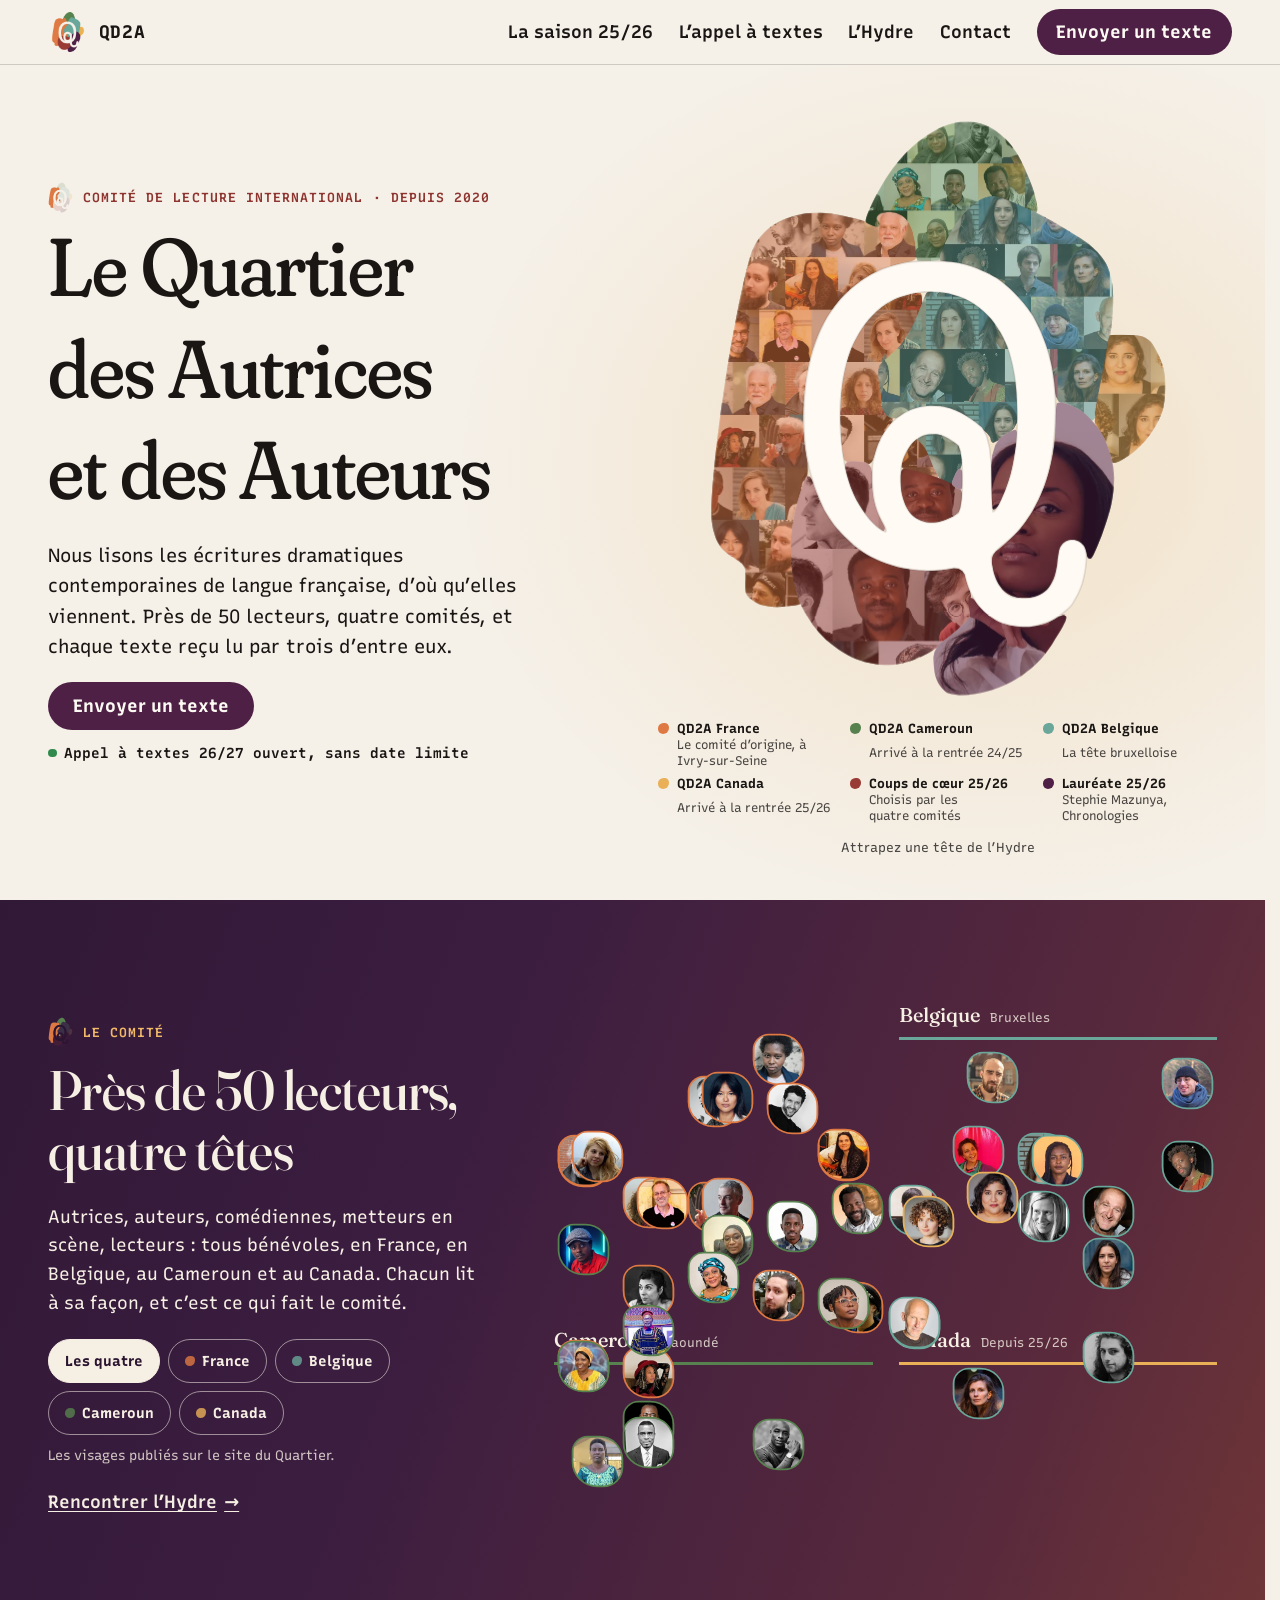
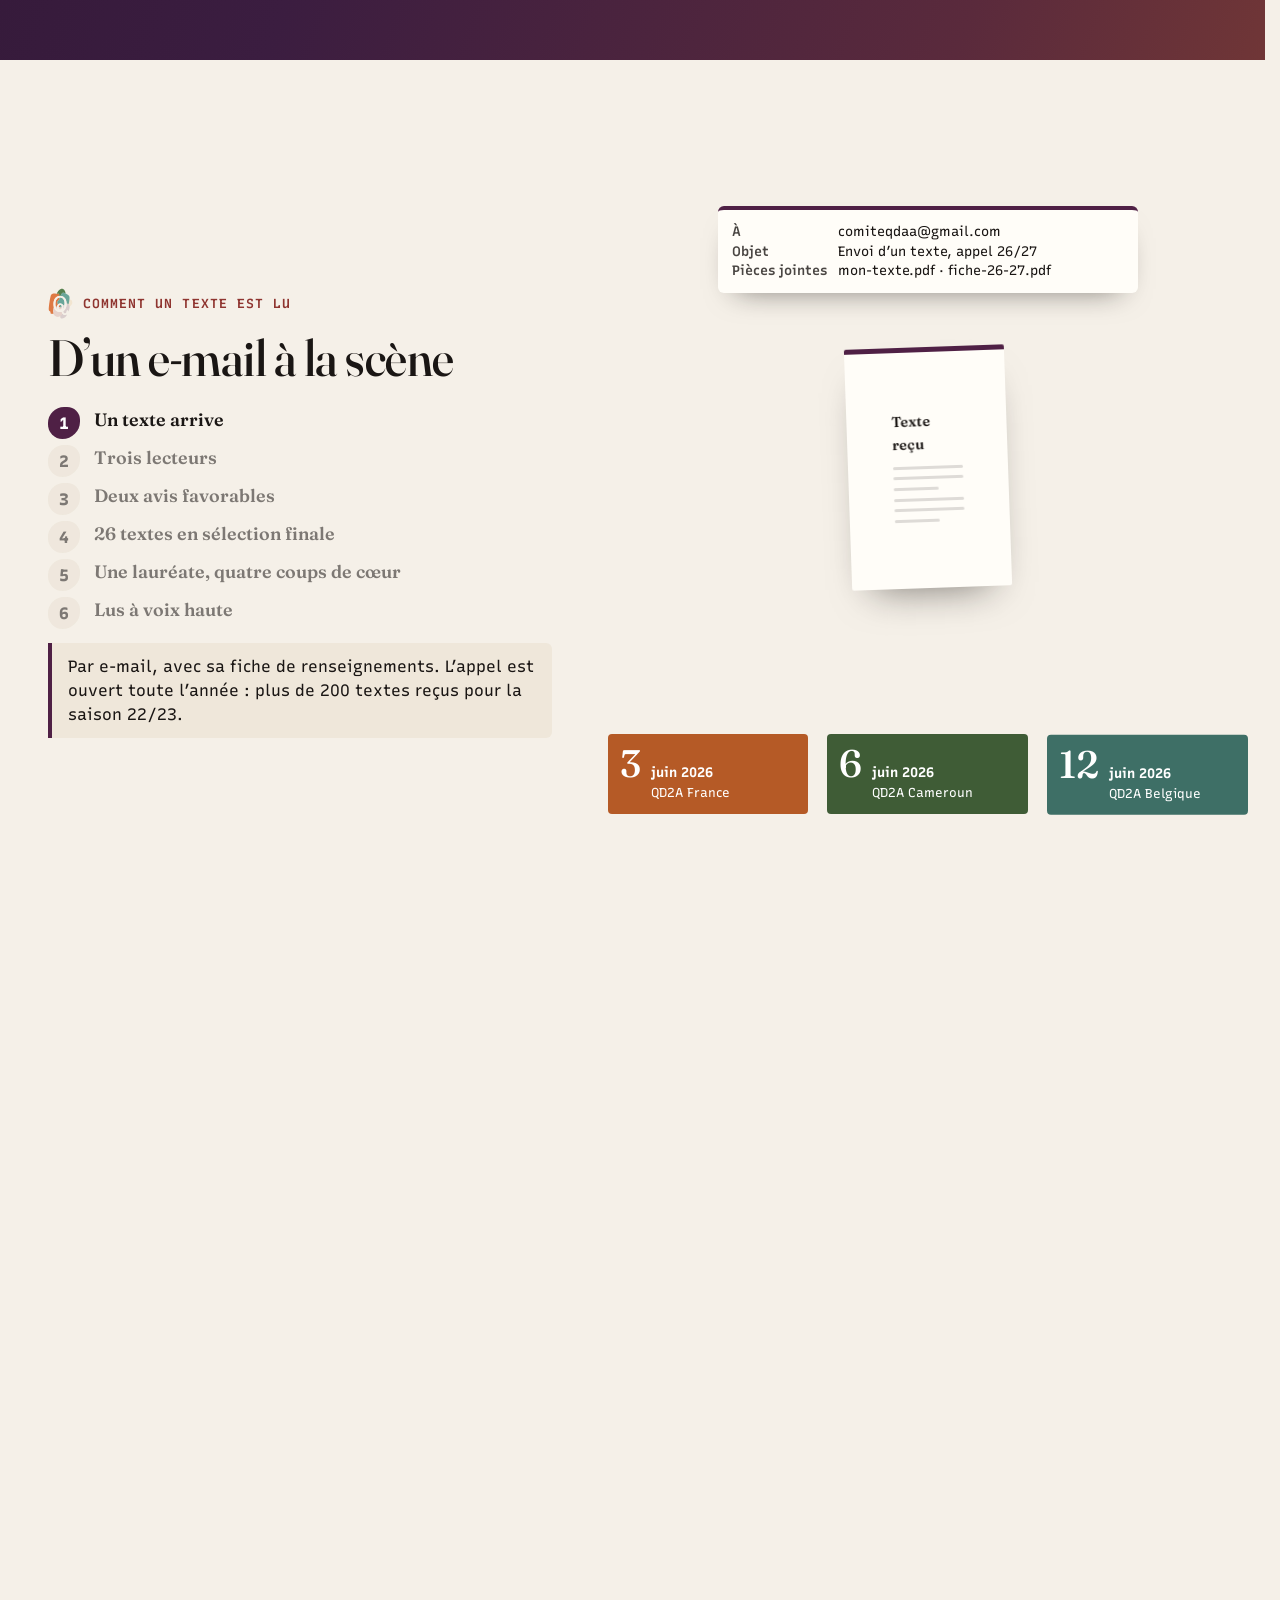
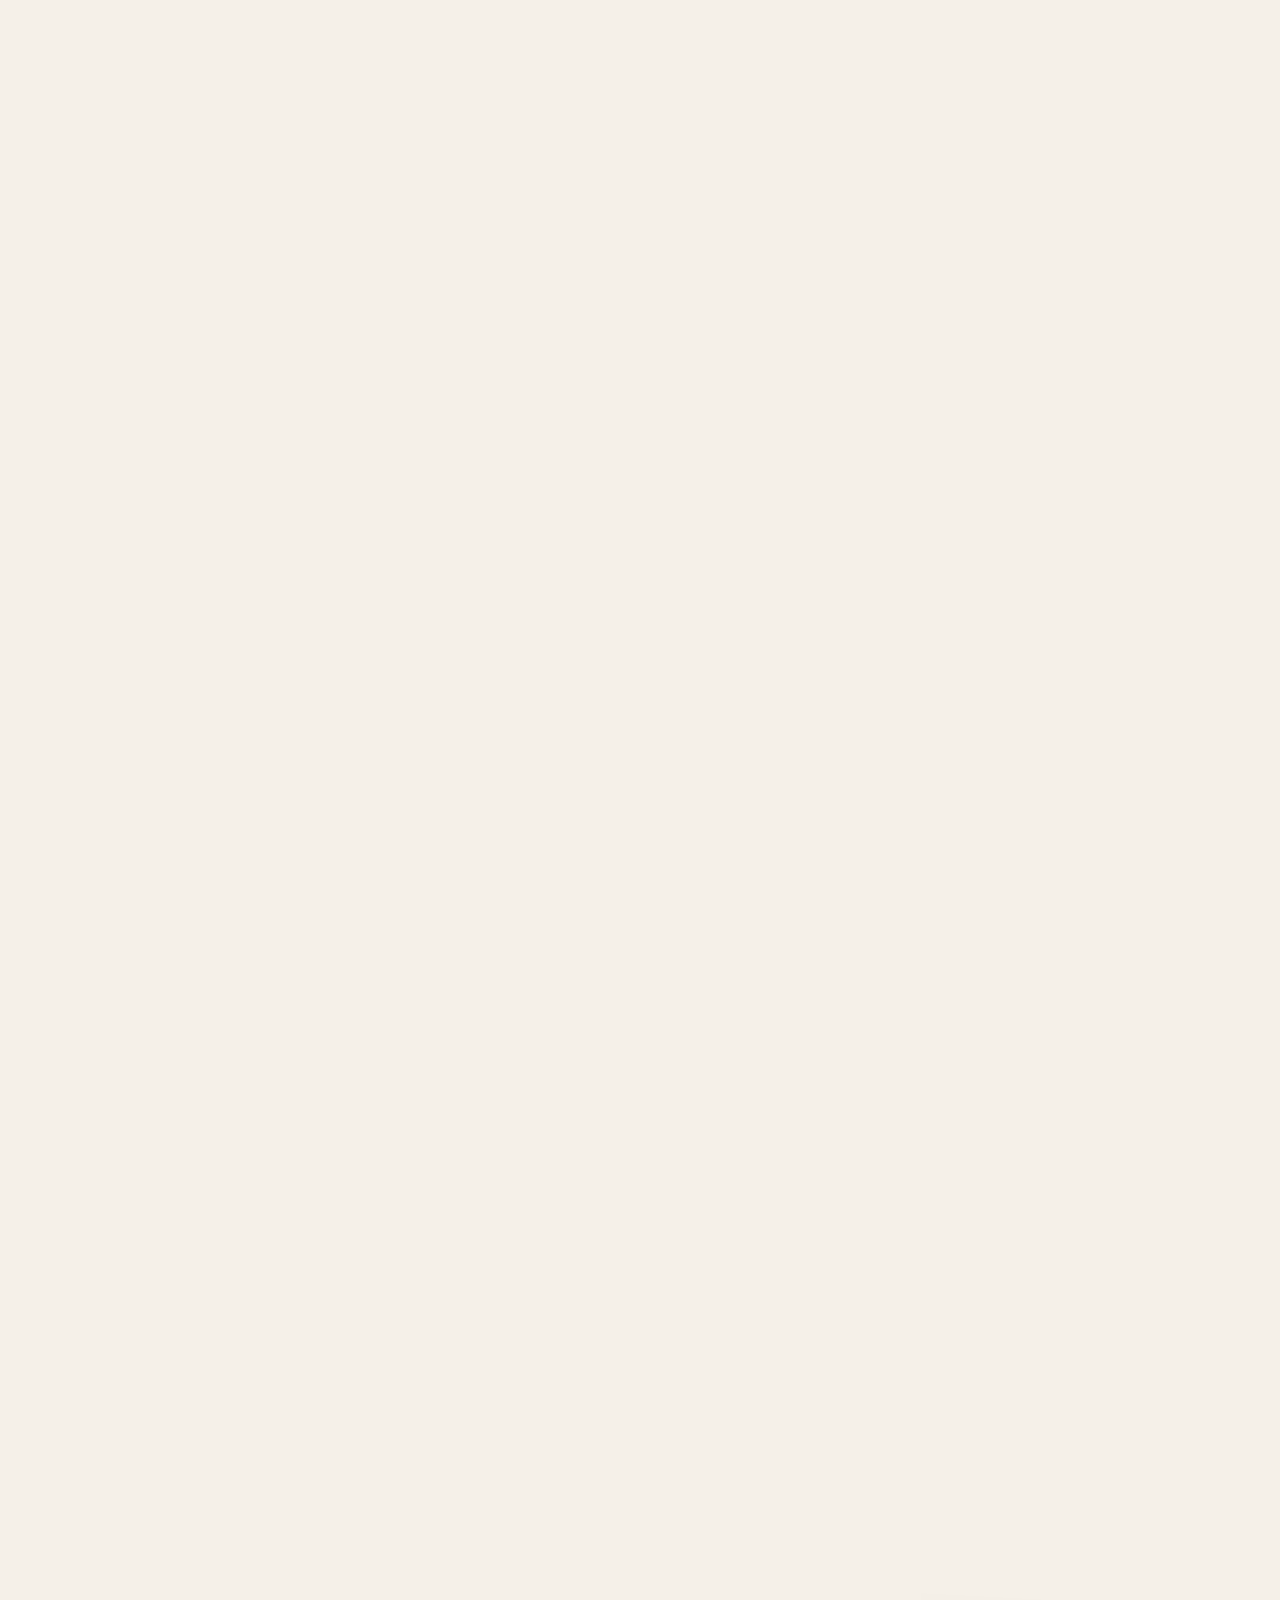
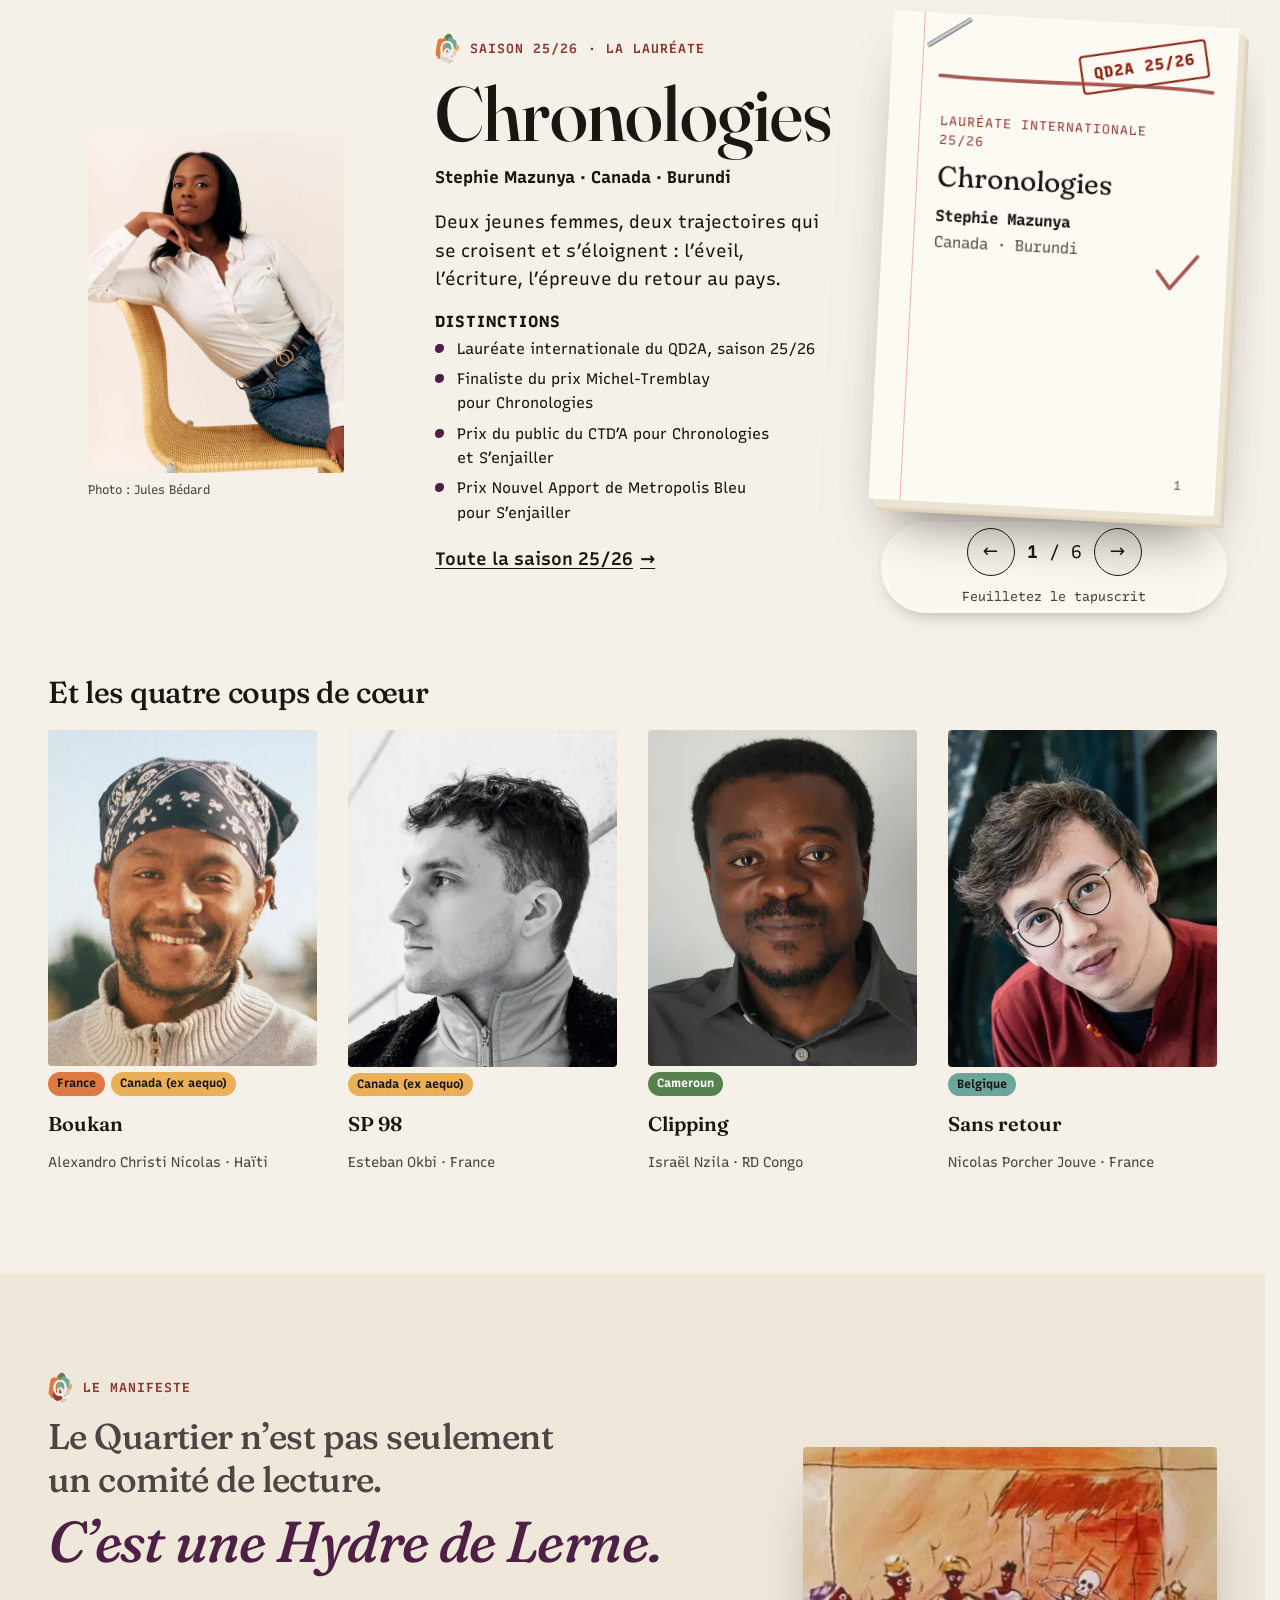
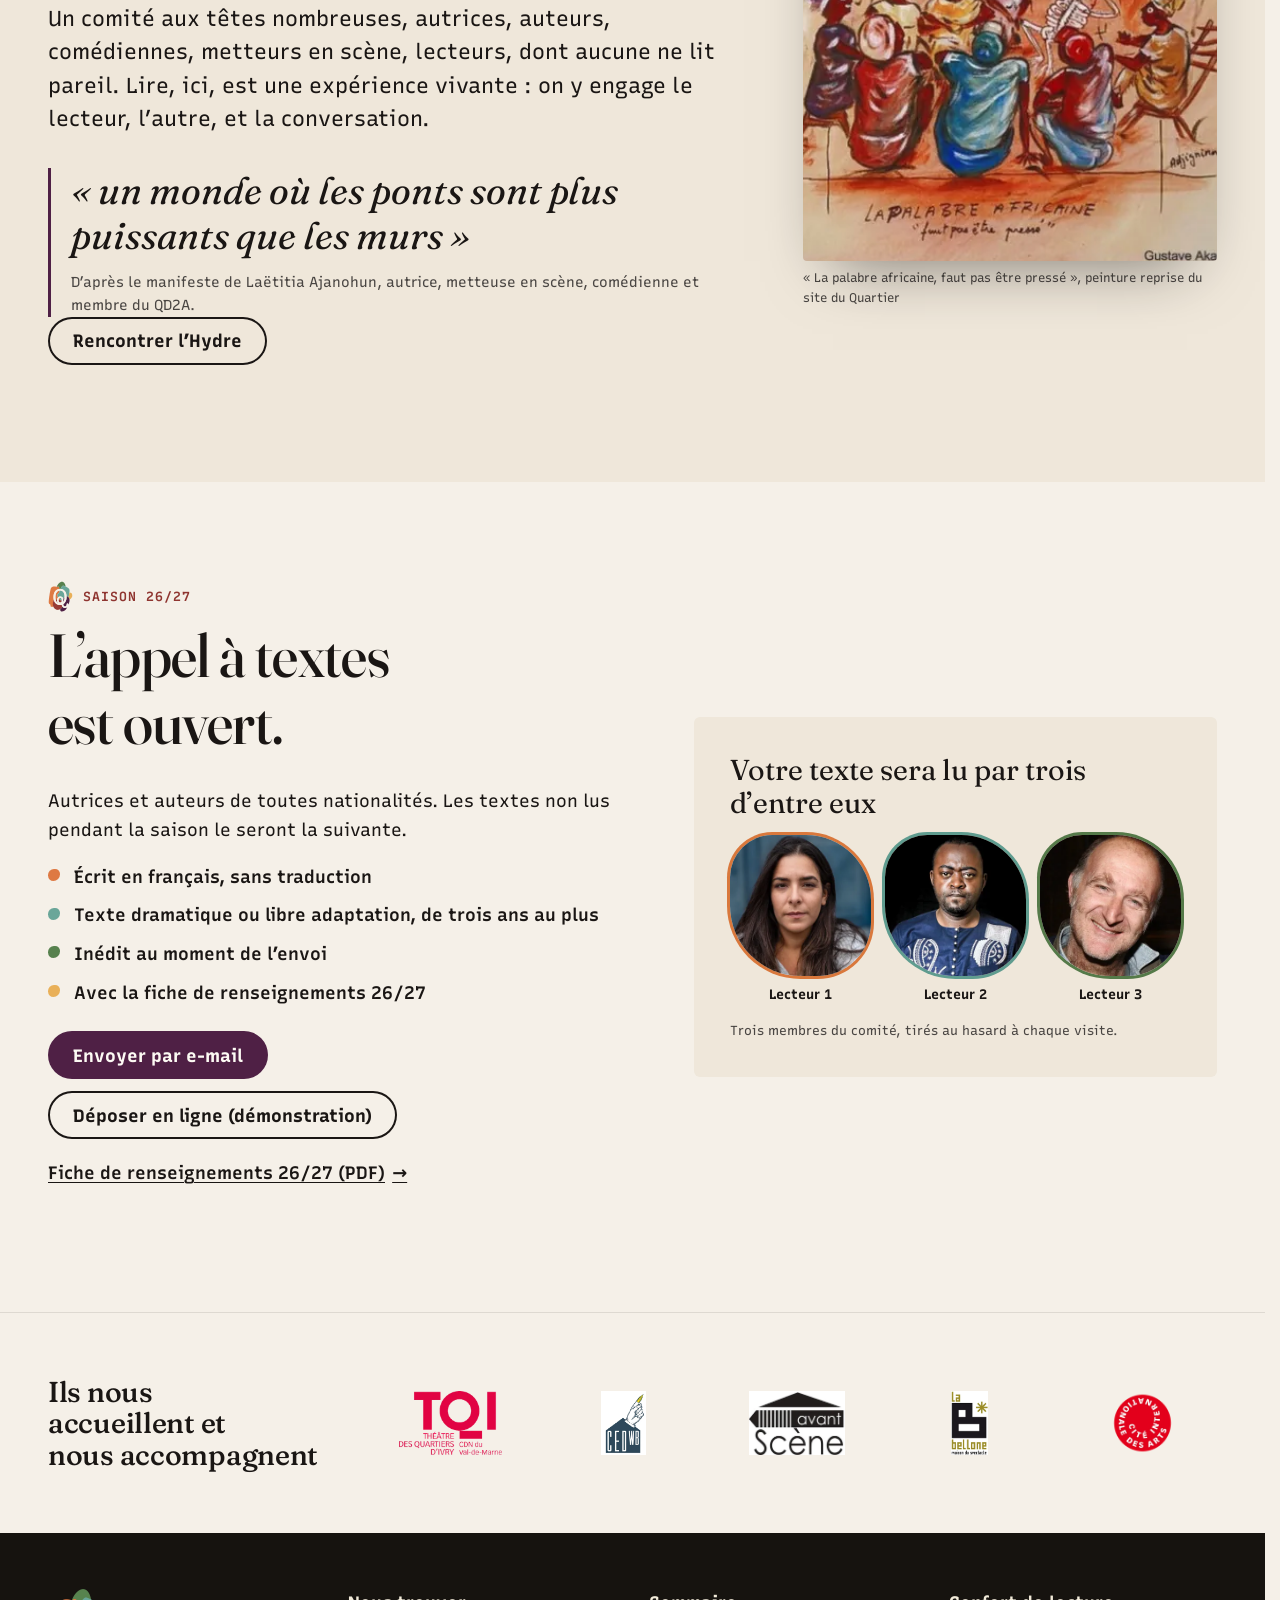
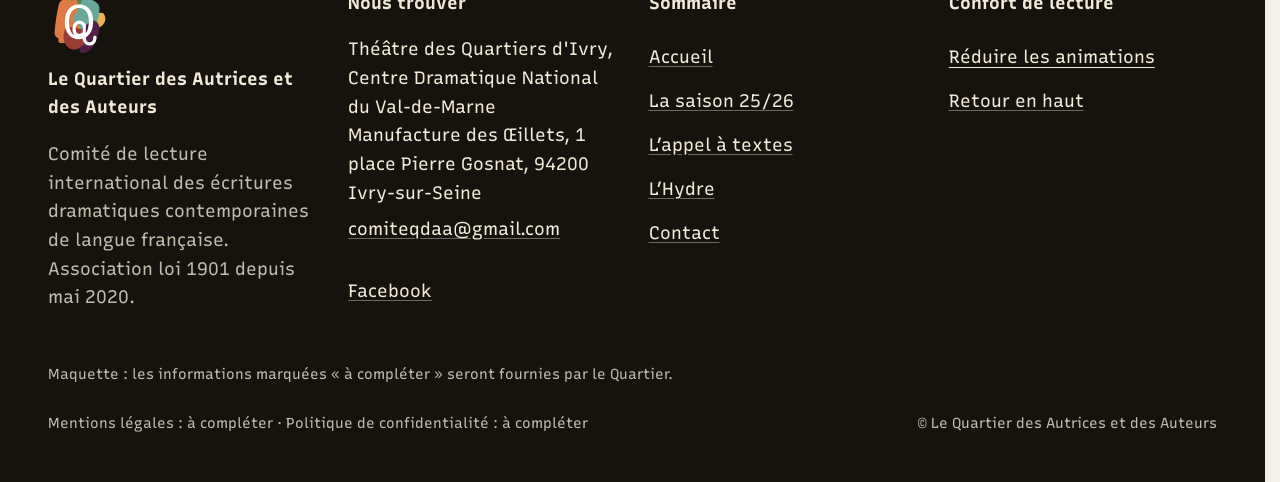
==== commit 4b77059f: "Version 3 : trajet d un texte fluide, document net, tampons sur les visages Co-Authored-By: Claude O" ====
--- a/index.html
+++ b/index.html
@@ -1,5 +1,5 @@
 <!doctype html>
-<html lang="fr" data-v="2">
+<html lang="fr" data-v="3">
 <head>
 <meta charset="utf-8">
 <meta name="viewport" content="width=device-width, initial-scale=1, viewport-fit=cover">
@@ -40,14 +40,14 @@
 setTimeout(function () { if (!d.classList.contains('demarre')) d.classList.add('secours'); }, 2000);
 })();</script>
 <link rel="preload" href="/assets/fonts/fraunces.woff2" as="font" type="font/woff2" crossorigin>
-<link rel="stylesheet" href="/assets/css/socle.css?v=2">
-<link rel="stylesheet" href="/assets/css/site.css?v=2">
-<link rel="modulepreload" href="/assets/js/site.js?v=2">
-<link rel="modulepreload" href="/assets/js/socle/index.js?v=2">
+<link rel="stylesheet" href="/assets/css/socle.css?v=3">
+<link rel="stylesheet" href="/assets/css/site.css?v=3">
+<link rel="modulepreload" href="/assets/js/site.js?v=3">
+<link rel="modulepreload" href="/assets/js/socle/index.js?v=3">
 <script src="/assets/vendor/gsap.min.js" defer></script>
 <script src="/assets/vendor/ScrollTrigger.min.js" defer></script>
 <script src="/assets/vendor/SplitText.min.js" defer></script>
-<script type="module" src="/assets/js/site.js?v=2"></script>
+<script type="module" src="/assets/js/site.js?v=3"></script>
 <meta name="theme-color" content="#f4efe4">
 <link rel="icon" href="/assets/images/favicon.png" type="image/png">
 <link rel="apple-touch-icon" href="/assets/images/apple-touch-icon.png">
@@ -133,7 +133,7 @@
     <div class="q-zone">
       <svg class="q" viewBox="112 52 366 456" data-q data-iris-centre data-grille="manipuler" data-effet="hydre-q" data-souris role="group" aria-label="Le logo du Quartier, fait des visages du comité">
   <defs><clipPath id="qc-france"><use href="#q-p-france"/></clipPath><clipPath id="qc-cameroun"><use href="#q-p-cameroun"/></clipPath><clipPath id="qc-belgique"><use href="#q-p-belgique"/></clipPath><clipPath id="qc-canada"><use href="#q-p-canada"/></clipPath><clipPath id="qc-coups"><use href="#q-p-coups"/></clipPath><clipPath id="qc-laureate"><use href="#q-p-laureate"/></clipPath></defs>
-  <g class="q-piece" data-piece="france" style="--c:#de7943;--i:0" tabindex="0" role="button" aria-label="QD2A France : écarter"><g class="q-bouge"><g clip-path="url(#qc-france)"><image href="/assets/images/site/q/france.webp?v=2" x="119" y="126" width="180" height="309" preserveAspectRatio="none"/><rect class="q-voile" x="119" y="126" width="180" height="309" fill="#de7943"/></g><use href="#q-p-france" class="q-contour"/></g></g><g class="q-piece" data-piece="cameroun" style="--c:#57814e;--i:1" tabindex="0" role="button" aria-label="QD2A Cameroun : écarter"><g class="q-bouge"><g clip-path="url(#qc-cameroun)"><image href="/assets/images/site/q/cameroun.webp?v=2" x="236" y="59" width="138" height="144" preserveAspectRatio="none"/><rect class="q-voile" x="236" y="59" width="138" height="144" fill="#57814e"/></g><use href="#q-p-cameroun" class="q-contour"/></g></g><g class="q-piece" data-piece="belgique" style="--c:#6aa699;--i:2" tabindex="0" role="button" aria-label="QD2A Belgique : écarter"><g class="q-bouge"><g clip-path="url(#qc-belgique)"><image href="/assets/images/site/q/belgique.webp?v=2" x="246" y="116" width="185" height="226" preserveAspectRatio="none"/><rect class="q-voile" x="246" y="116" width="185" height="226" fill="#6aa699"/></g><use href="#q-p-belgique" class="q-contour"/></g></g><g class="q-piece" data-piece="canada" style="--c:#e9b058;--i:3" tabindex="0" role="button" aria-label="QD2A Canada : écarter"><g class="q-bouge"><g clip-path="url(#qc-canada)"><image href="/assets/images/site/q/canada.webp?v=2" x="409" y="222" width="62" height="104" preserveAspectRatio="none"/><rect class="q-voile" x="409" y="222" width="62" height="104" fill="#e9b058"/></g><use href="#q-p-canada" class="q-contour"/><rect class="q-prise" x="409" y="222" width="84" height="104" fill="transparent"/></g></g><g class="q-piece" data-piece="coups" style="--c:#993b35;--i:4" tabindex="0" role="button" aria-label="Coups de cœur 25/26 : écarter"><g class="q-bouge"><g clip-path="url(#qc-coups)"><image href="/assets/images/site/q/coups.webp?v=2" x="180" y="318" width="144" height="161" preserveAspectRatio="none"/><rect class="q-voile" x="180" y="318" width="144" height="161" fill="#993b35"/></g><use href="#q-p-coups" class="q-contour"/></g></g><g class="q-piece" data-piece="laureate" style="--c:#4f2045;--i:5" tabindex="0" role="button" aria-label="Lauréate 25/26 : écarter"><g class="q-bouge"><g clip-path="url(#qc-laureate)"><image href="/assets/images/site/q/laureate.webp?v=2" x="288" y="273" width="144" height="229" preserveAspectRatio="none"/><rect class="q-voile" x="288" y="273" width="144" height="229" fill="#4f2045"/></g><use href="#q-p-laureate" class="q-contour"/></g></g>
+  <g class="q-piece" data-piece="france" style="--c:#de7943;--i:0" tabindex="0" role="button" aria-label="QD2A France : écarter"><g class="q-bouge"><g clip-path="url(#qc-france)"><image href="/assets/images/site/q/france.webp?v=3" x="119" y="126" width="180" height="309" preserveAspectRatio="none"/><rect class="q-voile" x="119" y="126" width="180" height="309" fill="#de7943"/></g><use href="#q-p-france" class="q-contour"/></g></g><g class="q-piece" data-piece="cameroun" style="--c:#57814e;--i:1" tabindex="0" role="button" aria-label="QD2A Cameroun : écarter"><g class="q-bouge"><g clip-path="url(#qc-cameroun)"><image href="/assets/images/site/q/cameroun.webp?v=3" x="236" y="59" width="138" height="144" preserveAspectRatio="none"/><rect class="q-voile" x="236" y="59" width="138" height="144" fill="#57814e"/></g><use href="#q-p-cameroun" class="q-contour"/></g></g><g class="q-piece" data-piece="belgique" style="--c:#6aa699;--i:2" tabindex="0" role="button" aria-label="QD2A Belgique : écarter"><g class="q-bouge"><g clip-path="url(#qc-belgique)"><image href="/assets/images/site/q/belgique.webp?v=3" x="246" y="116" width="185" height="226" preserveAspectRatio="none"/><rect class="q-voile" x="246" y="116" width="185" height="226" fill="#6aa699"/></g><use href="#q-p-belgique" class="q-contour"/></g></g><g class="q-piece" data-piece="canada" style="--c:#e9b058;--i:3" tabindex="0" role="button" aria-label="QD2A Canada : écarter"><g class="q-bouge"><g clip-path="url(#qc-canada)"><image href="/assets/images/site/q/canada.webp?v=3" x="409" y="222" width="62" height="104" preserveAspectRatio="none"/><rect class="q-voile" x="409" y="222" width="62" height="104" fill="#e9b058"/></g><use href="#q-p-canada" class="q-contour"/><rect class="q-prise" x="409" y="222" width="84" height="104" fill="transparent"/></g></g><g class="q-piece" data-piece="coups" style="--c:#993b35;--i:4" tabindex="0" role="button" aria-label="Coups de cœur 25/26 : écarter"><g class="q-bouge"><g clip-path="url(#qc-coups)"><image href="/assets/images/site/q/coups.webp?v=3" x="180" y="318" width="144" height="161" preserveAspectRatio="none"/><rect class="q-voile" x="180" y="318" width="144" height="161" fill="#993b35"/></g><use href="#q-p-coups" class="q-contour"/></g></g><g class="q-piece" data-piece="laureate" style="--c:#4f2045;--i:5" tabindex="0" role="button" aria-label="Lauréate 25/26 : écarter"><g class="q-bouge"><g clip-path="url(#qc-laureate)"><image href="/assets/images/site/q/laureate.webp?v=3" x="288" y="273" width="144" height="229" preserveAspectRatio="none"/><rect class="q-voile" x="288" y="273" width="144" height="229" fill="#4f2045"/></g><use href="#q-p-laureate" class="q-contour"/></g></g>
   <use href="#q-lettre" class="q-lettre"/>
 </svg>
       <p class="q-etiquette" data-q-etiquette aria-hidden="true"></p>
@@ -145,6 +145,7 @@
   </div>
 </section>
 <section class="lecteurs" id="comite" aria-labelledby="lecteurs-h">
+  <div class="lecteurs-fond" data-lecteurs-fond aria-hidden="true"></div>
   <div class="conteneur lecteurs-grille">
     <div class="lecteurs-texte">
       <p class="surtitre"><svg class="q-fil" viewBox="112 52 366 456" data-grille="fil" data-effet="q-fil" style="--k:1" aria-hidden="true" focusable="false"><use href="#q-p-france" class="q-fil-p est-pose" fill="#de7943"/><use href="#q-p-cameroun" class="q-fil-p q-fil-nouvelle" fill="#57814e"/><use href="#q-p-belgique" class="q-fil-p" fill="#6aa699"/><use href="#q-p-canada" class="q-fil-p" fill="#e9b058"/><use href="#q-p-coups" class="q-fil-p" fill="#993b35"/><use href="#q-p-laureate" class="q-fil-p" fill="#4f2045"/><use href="#q-lettre" class="q-fil-l"/></svg>Le comité</p>
@@ -182,23 +183,29 @@
       <ol class="trajet-etapes" data-etapes>
         <li class="trajet-etape" data-etape="0"><span class="trajet-num">1</span><span><b>Un texte arrive</b> <span class="trajet-desc">Par e-mail, avec sa fiche de renseignements. L’appel est ouvert toute l’année : plus de 200 textes reçus pour la saison 22/23.</span></span></li><li class="trajet-etape" data-etape="1"><span class="trajet-num">2</span><span><b>Trois lecteurs</b> <span class="trajet-desc">Trois lecteurs bénévoles le lisent, et chacun écrit sa fiche.</span></span></li><li class="trajet-etape" data-etape="2"><span class="trajet-num">3</span><span><b>Deux avis favorables</b> <span class="trajet-desc">Deux avis favorables suffisent pour passer en sélection finale.</span></span></li><li class="trajet-etape" data-etape="3"><span class="trajet-num">4</span><span><b>26 textes en sélection finale</b> <span class="trajet-desc">Saison 25/26 : 26 textes venus de 12 pays, relus par tout le comité.</span></span></li><li class="trajet-etape" data-etape="4"><span class="trajet-num">5</span><span><b>Une lauréate, quatre coups de cœur</b> <span class="trajet-desc">Les quatre comités élisent ensemble la lauréate ; chacun choisit aussi son coup de cœur.</span></span></li><li class="trajet-etape" data-etape="5"><span class="trajet-num">6</span><span><b>Lus à voix haute</b> <span class="trajet-desc">En juin 2026 : France le 3, Cameroun le 6, Belgique le 12.</span></span></li>
       </ol>
+      <div class="trajet-detail" data-trajet-detail>
+        <p data-detail="0">Par e-mail, avec sa fiche de renseignements. L’appel est ouvert toute l’année : plus de 200 textes reçus pour la saison 22/23.</p><p data-detail="1" hidden>Trois lecteurs bénévoles le lisent, et chacun écrit sa fiche.</p><p data-detail="2" hidden>Deux avis favorables suffisent pour passer en sélection finale.</p><p data-detail="3" hidden>Saison 25/26 : 26 textes venus de 12 pays, relus par tout le comité.</p><p data-detail="4" hidden>Les quatre comités élisent ensemble la lauréate ; chacun choisit aussi son coup de cœur.</p><p data-detail="5" hidden>En juin 2026 : France le 3, Cameroun le 6, Belgique le 12.</p>
+      </div>
     </div>
     <div class="scene-trajet" data-effet="trajet" data-visuel data-trajet role="img" aria-label="Le trajet d’un texte, de l’envoi à la lecture publique">
       <div class="tr-grille" aria-hidden="true">
         <span class="tr-texte" data-tr-texte="0"><i></i><i></i><i></i></span><span class="tr-texte" data-tr-texte="1"><i></i><i></i><i></i></span><span class="tr-texte" data-tr-texte="2"><i></i><i></i><i></i></span><span class="tr-texte" data-tr-texte="3"><i></i><i></i><i></i></span><span class="tr-texte" data-tr-texte="4"><i></i><i></i><i></i></span><span class="tr-texte" data-tr-texte="5"><i></i><i></i><i></i></span><span class="tr-texte" data-tr-texte="6"><i></i><i></i><i></i></span><span class="tr-texte" data-tr-texte="7"><i></i><i></i><i></i></span><span class="tr-texte" data-tr-texte="8"><i></i><i></i><i></i></span><span class="tr-texte" data-tr-texte="9"><i></i><i></i><i></i></span><span class="tr-texte" data-tr-texte="10"><i></i><i></i><i></i></span><span class="tr-texte" data-tr-texte="11"><i></i><i></i><i></i></span><span class="tr-texte" data-tr-texte="12"><i></i><i></i><i></i></span><span class="tr-texte tr-texte--recu" data-tr-texte="13"><i></i><i></i><i></i></span><span class="tr-texte" data-tr-texte="14"><i></i><i></i><i></i></span><span class="tr-texte" data-tr-texte="15"><i></i><i></i><i></i></span><span class="tr-texte" data-tr-texte="16"><i></i><i></i><i></i></span><span class="tr-texte" data-tr-texte="17"><i></i><i></i><i></i></span><span class="tr-texte" data-tr-texte="18"><i></i><i></i><i></i></span><span class="tr-texte" data-tr-texte="19"><i></i><i></i><i></i></span><span class="tr-texte" data-tr-texte="20"><i></i><i></i><i></i></span><span class="tr-texte" data-tr-texte="21"><i></i><i></i><i></i></span><span class="tr-texte" data-tr-texte="22"><i></i><i></i><i></i></span><span class="tr-texte" data-tr-texte="23"><i></i><i></i><i></i></span><span class="tr-texte" data-tr-texte="24"><i></i><i></i><i></i></span><span class="tr-texte" data-tr-texte="25"><i></i><i></i><i></i></span>
       </div>
       <span class="tr-libelle tr-libelle--selection" data-tr-selection aria-hidden="true">26 textes · 12 pays</span>
-      <div class="tr-mail" data-tr-recu aria-hidden="true">
+      <div class="tr-mail" data-tr-mail aria-hidden="true">
         <p><b>À</b> comiteqdaa@gmail.com</p>
         <p><b>Objet</b> Envoi d’un texte, appel 26/27</p>
         <p><b>Pièces jointes</b> mon-texte.pdf · fiche-26-27.pdf</p>
       </div>
+      <div class="tr-doc" data-tr-doc aria-hidden="true"><b>Texte reçu</b><i></i><i></i><i></i><i></i><i></i><i></i></div>
       <div class="tr-lecteur tr-lecteur--0" data-tr-lecteur="0" aria-hidden="true">
         <img src="/assets/images/site/lecteurs/france-09-160.webp" alt="" width="160" height="160" loading="lazy" decoding="async">
-        <span class="tr-fiche"><b>Fiche</b> Lecteur 1<em class="tr-tampon" data-tr-tampon>Favorable</em></span>
+        <span class="tr-fiche"><b>Fiche</b> Lecteur 1</span>
+        <em class="tr-tampon" data-tr-tampon>Favorable</em>
       </div><div class="tr-lecteur tr-lecteur--1" data-tr-lecteur="1" aria-hidden="true">
         <img src="/assets/images/site/lecteurs/cameroun-06-160.webp" alt="" width="160" height="160" loading="lazy" decoding="async">
-        <span class="tr-fiche"><b>Fiche</b> Lecteur 2<em class="tr-tampon" data-tr-tampon>Favorable</em></span>
+        <span class="tr-fiche"><b>Fiche</b> Lecteur 2</span>
+        <em class="tr-tampon" data-tr-tampon>Favorable</em>
       </div><div class="tr-lecteur tr-lecteur--2" data-tr-lecteur="2" aria-hidden="true">
         <img src="/assets/images/site/lecteurs/belgique-08-160.webp" alt="" width="160" height="160" loading="lazy" decoding="async">
         <span class="tr-fiche"><b>Fiche</b> Lecteur 3</span>
--- a/assets/css/site.css
+++ b/assets/css/site.css
@@ -229,6 +229,7 @@
 .q-zone { position: relative; display: grid; justify-items: center; gap: 12px; }
 .q { height: clamp(300px, calc(100svh - var(--entete-h, 64px) - 190px), 600px); width: auto; max-width: 100%; aspect-ratio: 366 / 456; overflow: visible; touch-action: pan-y; user-select: none; -webkit-user-select: none; }
 .q-piece { cursor: grab; outline: none; }
+html.js:not(.calme) .q { will-change: transform; }
 .q-piece.saisi { cursor: grabbing; }
 .q-bouge { transform-box: fill-box; transform-origin: 50% 50%; }
 .q-voile { opacity: .5; transition: opacity .45s var(--courbe); }
@@ -247,7 +248,9 @@
 .q-consigne { margin: 0; font-size: .82rem; color: var(--texte-doux); }
 
 /* Le comité : 46 visages qui se regroupent par tête au défilement (recomposition), filtres par comité. */
-.lecteurs { background: linear-gradient(135deg, #2b1530 0%, #3b1d40 48%, #5a2a3c 78%, #8a4430 100%); color: #f6efe4; --texte: #f6efe4; --texte-doux: rgba(246, 239, 228, .8); --accent: #e9b058; --accent-texte: #f0b968; --fond: #2b1530; background-size: 140% 140%; background-position: var(--bgx, 0%) 50%; }
+.lecteurs { background: #2b1530; color: #f6efe4; --texte: #f6efe4; --texte-doux: rgba(246, 239, 228, .8); --accent: #e9b058; --accent-texte: #f0b968; --fond: #2b1530; isolation: isolate; }
+.lecteurs-fond { position: absolute; z-index: -1; top: 0; bottom: 0; left: -30%; width: 160%; pointer-events: none; background: linear-gradient(110deg, #2b1530 0%, #3b1d40 40%, #5a2a3c 70%, #8a4430 100%); }
+html.js:not(.calme) .lecteurs-fond { will-change: transform; }
 .lecteurs-grille { display: grid; grid-template-columns: minmax(0, .8fr) minmax(0, 1.2fr); gap: clamp(28px, 5vw, 72px); align-items: center; }
 .lecteurs-texte h2 { margin-bottom: .4em; }
 .mur-filtres { display: flex; flex-wrap: wrap; gap: 8px; margin: 22px 0 10px; }
@@ -272,31 +275,47 @@
 .trajet-cadre { height: 100svh; display: grid; grid-template-columns: minmax(0, .9fr) minmax(0, 1.1fr); align-items: center; gap: clamp(12px, 3vw, 48px); overflow: hidden; padding-block: 18px calc(var(--barres-h) + 12px); }
 html.js:not(.calme):not(.secours) .trajet-cadre { position: sticky; top: 0; }
 .trajet-texte h2 { font-size: clamp(1.9rem, min(4vw, 7vh), 3.6rem); line-height: 1.05; margin-bottom: .45em; }
-.trajet-etapes { list-style: none; padding: 0; margin: 0; display: grid; gap: 8px; }
+.trajet-etapes { list-style: none; padding: 0; margin: 0; display: grid; gap: 6px; }
 .trajet-etape { display: grid; grid-template-columns: 34px minmax(0, 1fr); gap: 12px; align-items: start; font-size: clamp(.92rem, .86rem + .2vw, 1.04rem); line-height: 1.42; }
 .trajet-etape b { display: block; font-family: var(--police-titres); font-weight: 600; font-size: 1.1em; }
-html.js:not(.calme):not(.secours) .trajet-etape { opacity: .62; transition: opacity .35s; }
+html.js:not(.calme):not(.secours) .trajet-etape { opacity: .55; transition: opacity .3s; }
+html.js:not(.calme):not(.secours) .trajet-desc { display: none; }
+.trajet-detail { display: none; }
+html.js:not(.calme):not(.secours) .trajet-detail { display: grid; margin-top: 14px; padding: 12px 16px; border-left: 4px solid var(--accent); background: #efe7da; border-radius: 0 6px 6px 0; max-width: 46ch; }
+.trajet-detail p { grid-area: 1 / 1; margin: 0; font-size: clamp(.92rem, .86rem + .2vw, 1.04rem); line-height: 1.45; }
+html.js .trajet-detail p { transition: opacity .3s, visibility .3s; }
+html.js .trajet-detail p[hidden] { display: block; visibility: hidden; opacity: 0; }
+.trajet-num { transition: background-color .3s, color .3s; }
 html.js:not(.calme):not(.secours) .trajet-etape.actif { opacity: 1; }
 .trajet-num { display: grid; place-items: center; width: 32px; height: 32px; border-radius: 50% 40% 55% 45%; background: #e9e1d3; color: var(--encre); font-weight: 800; font-variant-numeric: tabular-nums; }
 .trajet-etape.actif .trajet-num { background: var(--accent); color: #fff; }
 .scene-trajet { position: relative; height: min(78svh, 640px); width: min(100%, 640px); justify-self: center; }
 .tr-grille { position: absolute; left: 4%; right: 4%; top: 10%; height: 56%; display: grid; grid-template-columns: repeat(7, minmax(0, 1fr)); grid-template-rows: repeat(4, minmax(0, 1fr)); gap: 3%; }
-.tr-texte { position: relative; display: block; height: 100%; aspect-ratio: 210 / 297; justify-self: center; background: #fffdf8; box-shadow: 0 1px 0 rgba(22, 19, 15, .08), 0 8px 16px -10px rgba(22, 19, 15, .5); padding: 14% 12%; }
+.tr-texte { position: relative; display: block; height: 100%; aspect-ratio: 210 / 297; justify-self: center; background: #fffdf8; box-shadow: 0 1px 3px rgba(22, 19, 15, .2); padding: 14% 12%; }
 .tr-texte i { display: block; height: 2px; margin-bottom: 18%; background: rgba(22, 19, 15, .16); }
+.tr-grille, .tr-cinq, .tr-dates, .tr-lecteur, .tr-doc, .tr-mail { contain: layout; }
+.scene-trajet.en-mouvement :is(.tr-texte, .tr-portrait, .tr-date, .tr-lecteur, .tr-doc, .tr-mail, .tr-tampon) { will-change: transform, opacity; }
 .tr-texte i:nth-child(2) { width: 70%; }
-.tr-texte--recu { z-index: 3; box-shadow: 0 0 0 2px var(--accent), 0 14px 26px -12px rgba(22, 19, 15, .55); }
+.tr-texte--recu { z-index: 3; box-shadow: 0 0 0 2px var(--accent); }
+.tr-doc { --dw: min(25%, 170px); position: absolute; z-index: 4; left: calc(50% - var(--dw) / 2); top: 24%; width: var(--dw); aspect-ratio: 210 / 297; padding: 9% 7%; background: #fffdf8; border-top: 5px solid var(--accent); border-radius: 2px; box-shadow: 0 20px 40px -22px rgba(22, 19, 15, .6); transform-origin: 50% 50%;
+  --tx: 0px; --ty: 0px; --ts: 1; --p: 0; --e: 1;
+  transform: translate(calc(var(--tx) * var(--p)), calc(var(--ty) * var(--p) - (1 - var(--e)) * 44px)) rotate(calc(-2deg * (1 - var(--p)) - 5deg * (1 - var(--e)))) scale(calc(1 + (var(--ts) - 1) * var(--p))); }
+.tr-doc b { display: block; margin-bottom: 14%; font-family: var(--police-titres); font-weight: 600; font-size: .9rem; }
+.tr-doc i { display: block; height: 3px; margin-bottom: 11%; border-radius: 2px; background: rgba(22, 19, 15, .14); }
+.tr-doc i:nth-of-type(3n) { width: 64%; }
 .tr-libelle { position: absolute; left: 50%; transform: translateX(-50%); padding: 6px 12px; border-radius: 999px; background: var(--encre); color: var(--fond); font-weight: 700; font-size: .85rem; white-space: nowrap; z-index: 4; }
 .tr-libelle--selection { top: 69%; }
-.tr-mail { position: absolute; left: 50%; top: 2%; transform: translateX(-50%); width: min(92%, 420px); padding: 12px 14px; background: #fffdf8; border-radius: 6px; box-shadow: 0 14px 30px -18px rgba(22, 19, 15, .6); border-top: 4px solid var(--aubergine); z-index: 4; }
+.tr-mail { position: absolute; left: calc(50% - min(46%, 210px)); top: 2%; width: min(92%, 420px); padding: 12px 14px; background: #fffdf8; border-radius: 6px; box-shadow: 0 14px 30px -18px rgba(22, 19, 15, .6); border-top: 4px solid var(--aubergine); z-index: 4; }
 .tr-mail p { margin: 0; font-size: .85rem; line-height: 1.45; overflow-wrap: anywhere; }
 .tr-mail b { display: inline-block; min-width: 7.5em; color: var(--texte-doux); font-weight: 600; }
 @media (max-width: 760px) { .tr-mail b { min-width: 0; margin-right: .4em; } .tr-mail p { font-size: .78rem; } }
 .tr-lecteur { position: absolute; width: 27%; display: grid; justify-items: center; gap: 8px; z-index: 5; }
+.tr-lecteur > img { grid-row: 1; grid-column: 1; }
 .tr-lecteur img { width: 56%; aspect-ratio: 1; object-fit: cover; border-radius: 30% 46% 38% 50%; box-shadow: 0 10px 24px -14px rgba(22, 19, 15, .6); }
 .tr-lecteur--0 { left: 2%; top: 64%; } .tr-lecteur--1 { left: 36.5%; top: 72%; } .tr-lecteur--2 { right: 2%; top: 64%; }
 .tr-fiche { position: relative; display: block; width: 100%; padding: 8px 10px; background: #fffdf8; border-left: 4px solid var(--c-france); font-size: .8rem; line-height: 1.3; box-shadow: 0 8px 16px -10px rgba(22, 19, 15, .5); }
 .tr-lecteur--1 .tr-fiche { border-left-color: var(--c-cameroun); } .tr-lecteur--2 .tr-fiche { border-left-color: var(--c-belgique); }
-.tr-tampon { position: absolute; right: -6px; top: -14px; padding: 2px 8px; border: 2px solid #2f6b3c; color: #2f6b3c; background: #fffdf8; font-style: normal; font-weight: 800; font-size: .75rem; text-transform: uppercase; letter-spacing: .05em; transform: rotate(-8deg); border-radius: 3px; }
+.tr-tampon { grid-row: 1; grid-column: 1; align-self: end; justify-self: end; margin: 0 2% 6% 0; padding: 2px 8px; border: 2px solid #2f6b3c; color: #2f6b3c; background: #fffdf8; font-style: normal; font-weight: 800; font-size: .75rem; text-transform: uppercase; letter-spacing: .05em; border-radius: 3px; transform: rotate(-8deg); z-index: 2; }
 .tr-cinq { position: absolute; left: 0; right: 0; top: 4%; height: 66%; display: grid; grid-template-columns: minmax(0, 1fr) minmax(0, 1.7fr) minmax(0, 1fr); grid-template-rows: minmax(0, 1fr) minmax(0, 1fr); gap: 10px 3%; z-index: 6; }
 .tr-portrait { margin: 0; display: grid; grid-template-rows: minmax(0, 1fr) auto; gap: 6px; min-height: 0; }
 .tr-titre-texte { display: grid; align-items: end; min-height: 0; min-width: 0; padding: 10px 12px; border-radius: 4px; background: #fffdf8; border-left: 5px solid #993b35; box-shadow: 0 12px 26px -16px rgba(22, 19, 15, .55); font-family: var(--police-titres); font-size: clamp(.95rem, .7rem + .7vw, 1.35rem); line-height: 1.15; overflow-wrap: anywhere; }
@@ -315,7 +334,7 @@
 .tr-date em { font-style: normal; font-size: .8rem; }
 .tr-date:nth-child(1) { background: #b55a26; } .tr-date:nth-child(2) { background: #3f5c36; } .tr-date:nth-child(3) { background: #3e6f66; }
 /* Sans JavaScript ou en mode calme : la scène montre son état final (les cinq textes et les trois lectures). */
-:is(html.calme, html.secours, html:not(.js)) :is(.tr-grille, .tr-lecteur, .tr-libelle, .tr-mail) { display: none; }
+:is(html.calme, html.secours, html:not(.js)) :is(.tr-grille, .tr-lecteur, .tr-libelle, .tr-mail, .tr-doc) { display: none; }
 :is(html.calme, html.secours, html:not(.js)) .scene-trajet { height: auto; max-height: none; display: grid; gap: 16px; }
 :is(html.calme, html.secours, html:not(.js)) .tr-cinq { position: relative; inset: auto; height: auto; grid-template-rows: auto auto; }
 :is(html.calme, html.secours, html:not(.js)) .tr-titre-texte { min-height: 3.2em; }
@@ -734,8 +753,9 @@
 /* ============ v2 : accueil sur tablette, téléphone et écrans bas ============ */
 @media (max-width: 1000px) {
   .trajet-cadre { grid-template-columns: minmax(0, 1fr); grid-template-rows: auto minmax(0, 1fr); align-content: start; padding-top: 14px; gap: 10px; }
-  html.js:not(.calme):not(.secours) .trajet-etape:not(.actif) .trajet-desc { display: none; }
-  .trajet-etapes { gap: 4px; }
+  .trajet-etapes { gap: 3px; }
+  html.js:not(.calme):not(.secours) .trajet-detail { margin-top: 8px; padding: 8px 12px; }
+  .trajet-detail p { font-size: .88rem; }
   .trajet-etape { grid-template-columns: 28px minmax(0, 1fr); gap: 10px; font-size: .9rem; }
   .trajet-num { width: 26px; height: 26px; font-size: .8rem; }
   .scene-trajet { height: 100%; max-height: 52svh; min-height: 0; }
@@ -751,7 +771,8 @@
   .mur-nom b { font-size: 1.1rem; }
   .trajet-texte h2 { font-size: clamp(1.6rem, 7vw, 2.2rem); margin-bottom: .3em; }
   .tr-fiche { font-size: .75rem; padding: 6px 7px; }
-  .tr-tampon { font-size: .75rem; }
+  .tr-tampon { font-size: .75rem; padding: 1px 5px; margin: 0 -6% 4% 0; }
+  .tr-doc b { font-size: .75rem; }
   .tr-date { padding: 7px 8px; column-gap: 6px; }
   .tr-date b { font-size: 1.6rem; }
   .tr-date span, .tr-date em { font-size: .75rem; }
@@ -766,14 +787,13 @@
 }
 @media (max-height: 820px) and (min-width: 761px) {
   .trajet-etape { font-size: .88rem; line-height: 1.35; }
-  html.js:not(.calme):not(.secours) .trajet-etape:not(.actif) .trajet-desc { display: none; }
 }
 @media (max-height: 500px) and (min-width: 761px) {
   .q { height: calc(100svh - 96px); }
   .q-legende, .q-consigne { display: none; }
   .trajet-texte h2 { font-size: 1.4rem; margin-bottom: .2em; }
   .trajet-cadre .surtitre { display: none; }
-  html.js:not(.calme):not(.secours) .trajet-etape:not(.actif) { display: none; }
+  html.js:not(.calme):not(.secours) .trajet-etapes { display: none; }
   .scene-trajet { height: 84svh; }
 }
 
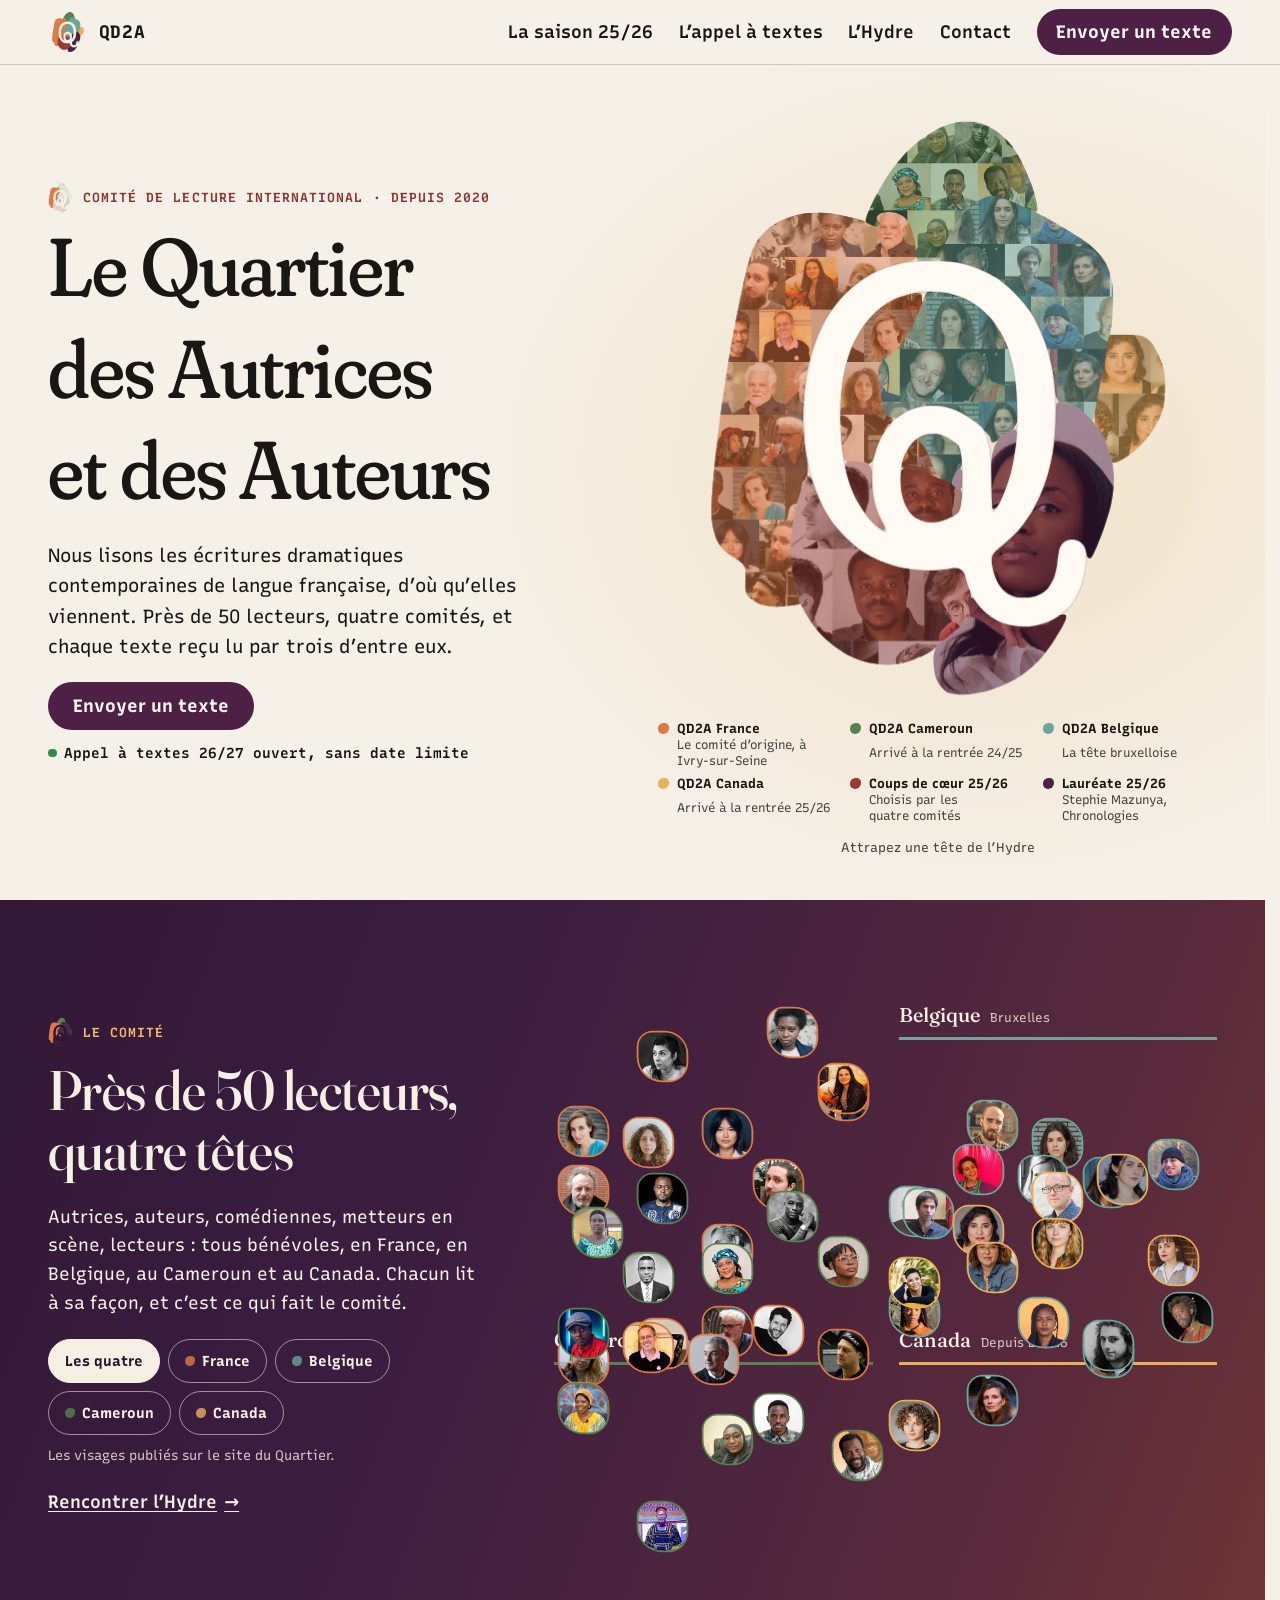
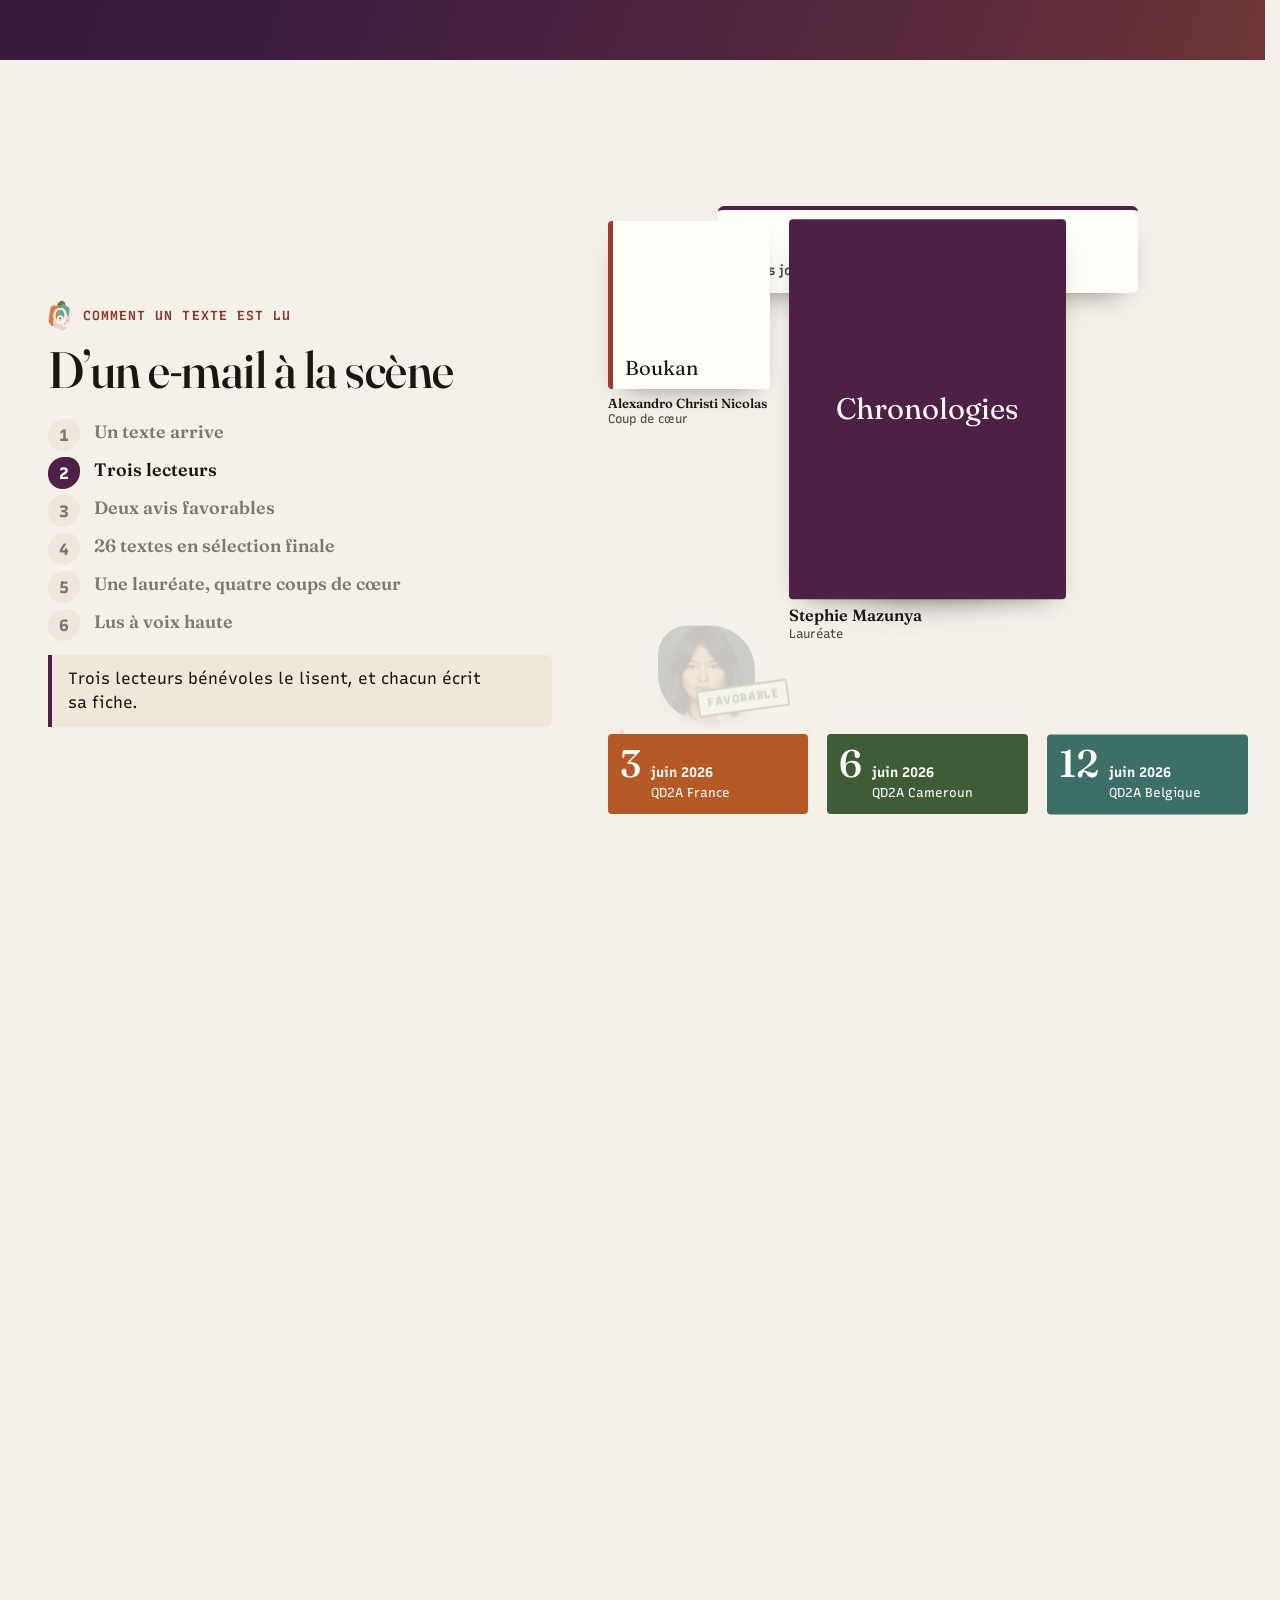
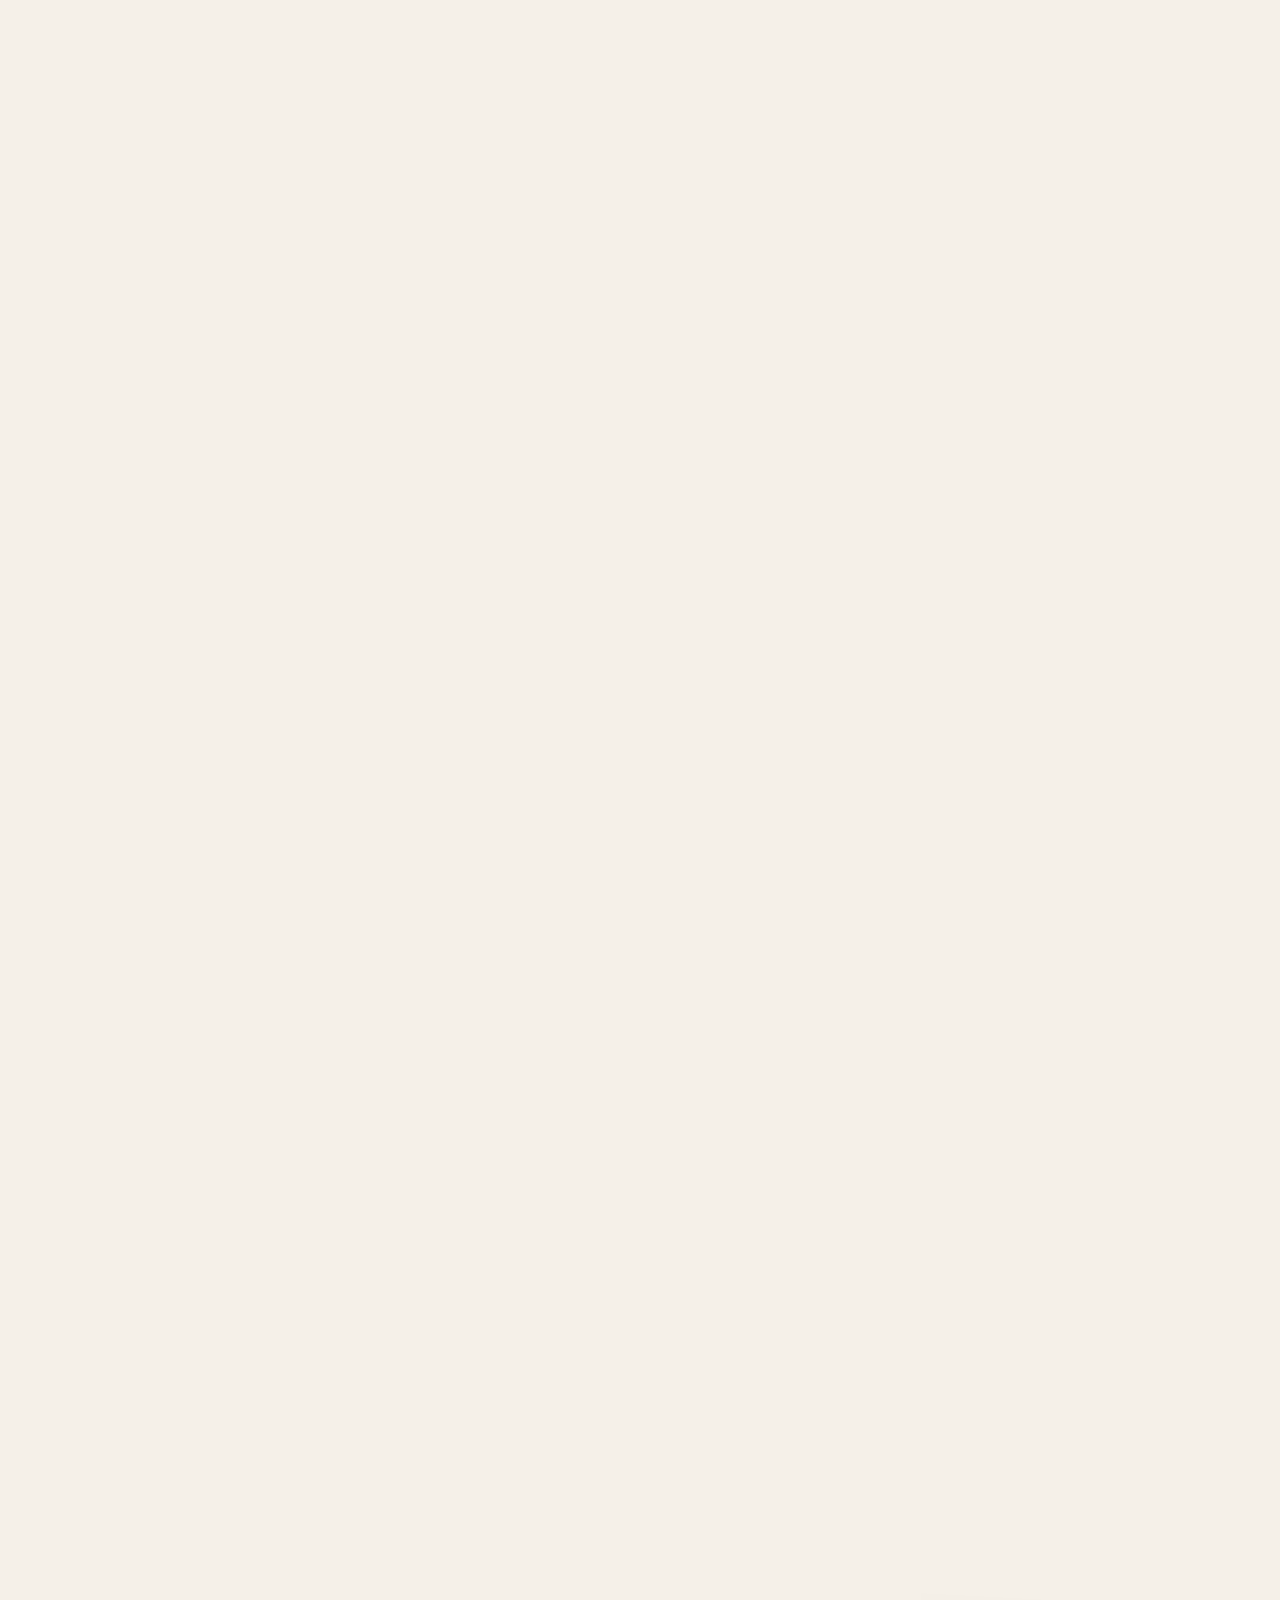
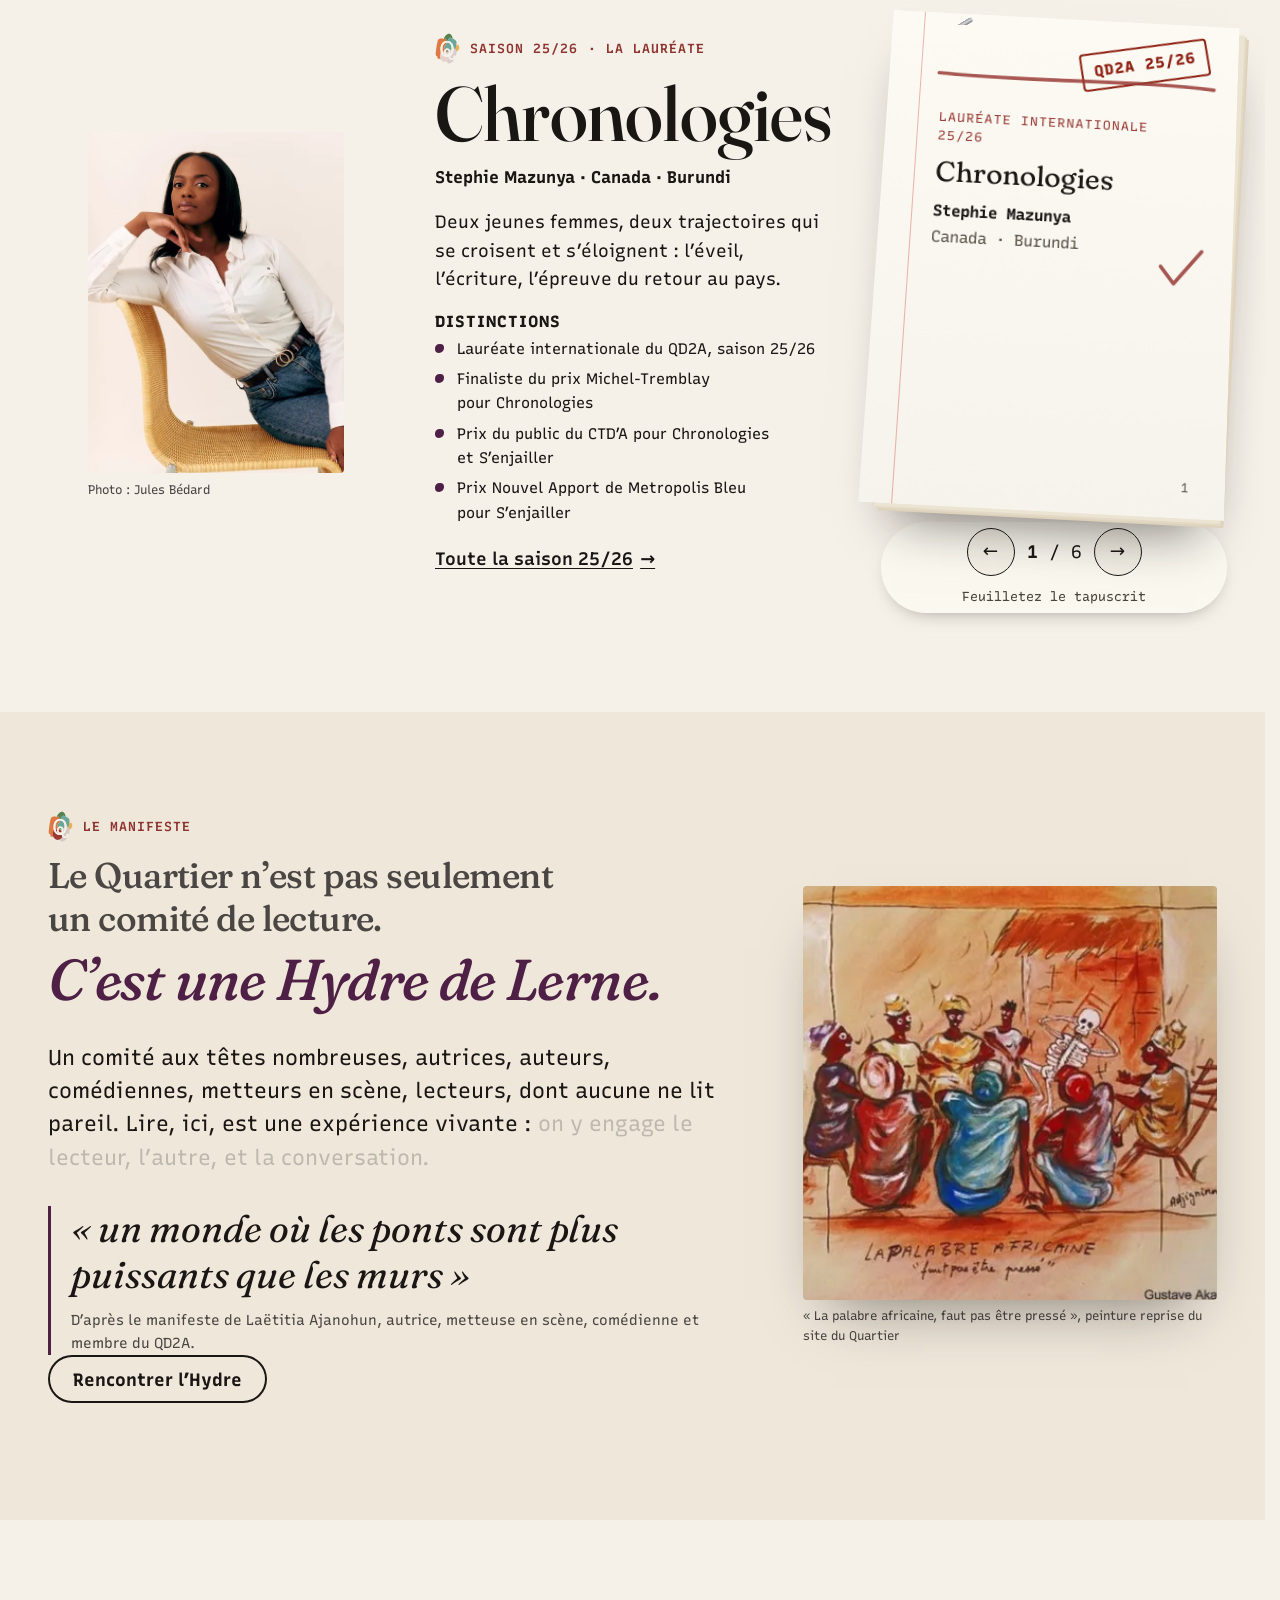
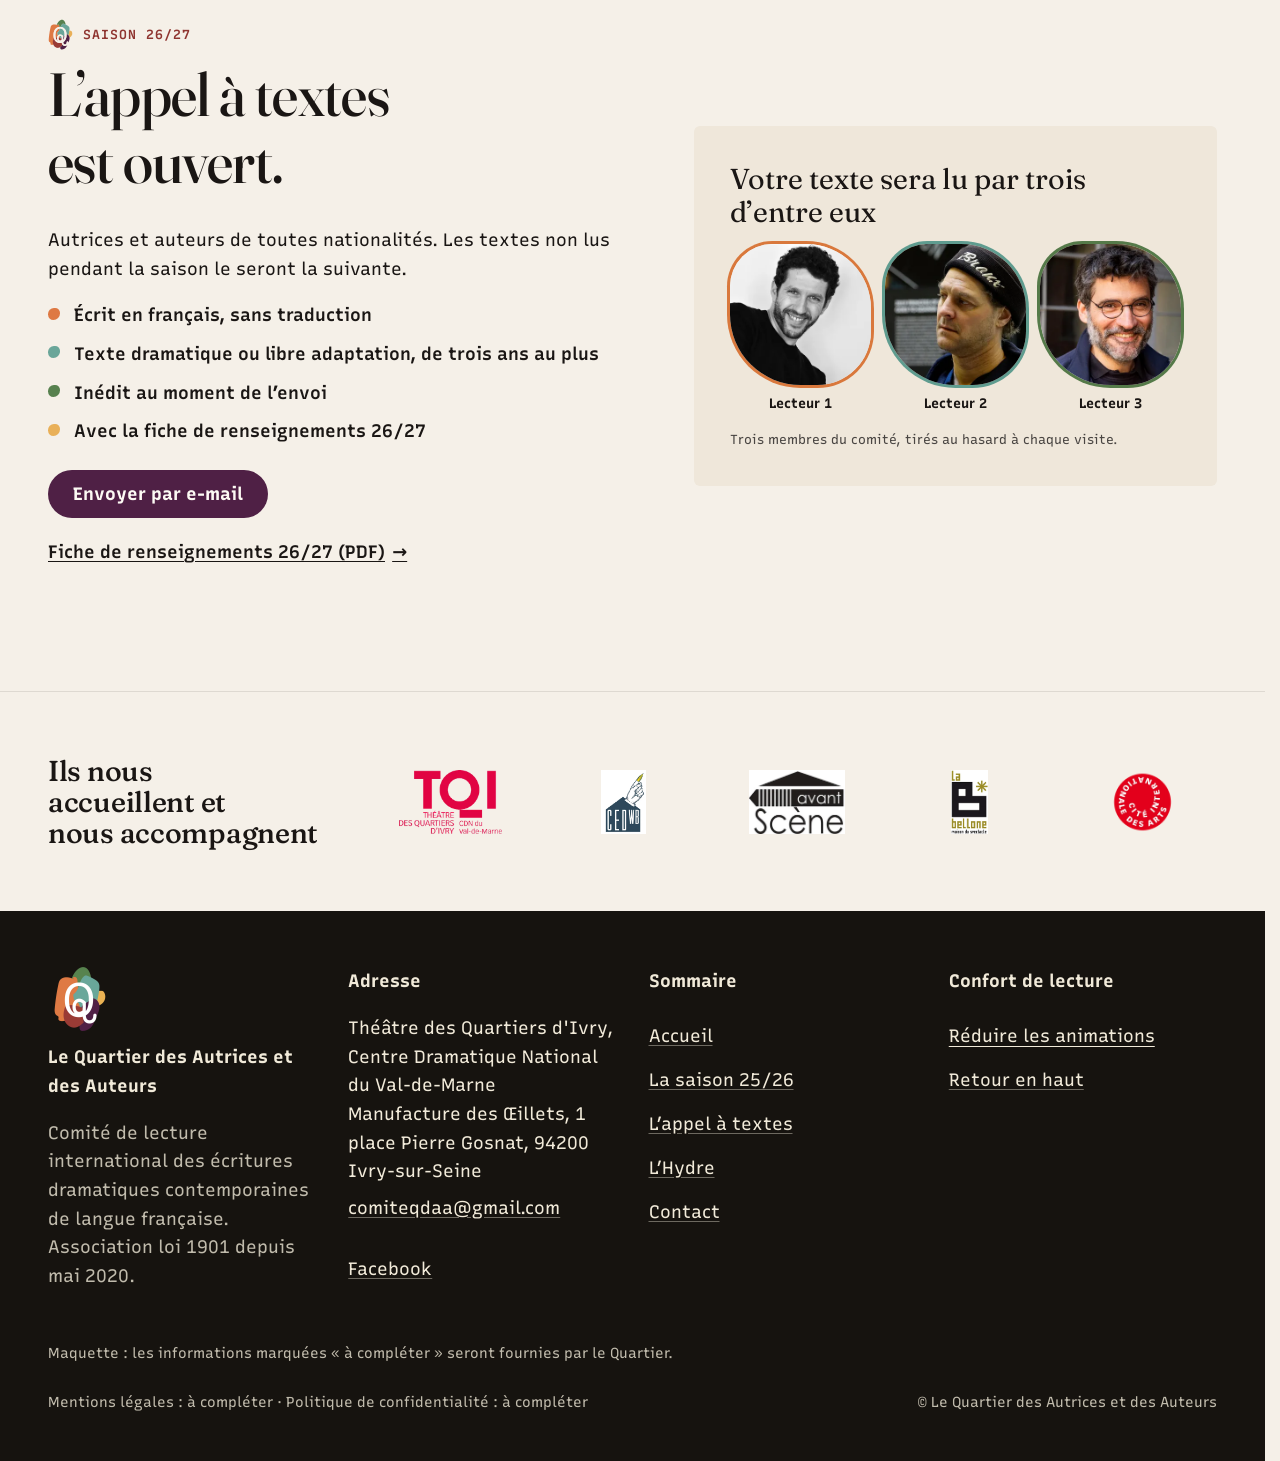
==== commit c56007c3: "Version 4 : tout le site sur les visages, envoi par e-mail, audit complet Co-Authored-By: Claude Opu" ====
--- a/index.html
+++ b/index.html
@@ -1,5 +1,5 @@
 <!doctype html>
-<html lang="fr" data-v="3">
+<html lang="fr" data-v="4">
 <head>
 <meta charset="utf-8">
 <meta name="viewport" content="width=device-width, initial-scale=1, viewport-fit=cover">
@@ -40,14 +40,14 @@
 setTimeout(function () { if (!d.classList.contains('demarre')) d.classList.add('secours'); }, 2000);
 })();</script>
 <link rel="preload" href="/assets/fonts/fraunces.woff2" as="font" type="font/woff2" crossorigin>
-<link rel="stylesheet" href="/assets/css/socle.css?v=3">
-<link rel="stylesheet" href="/assets/css/site.css?v=3">
-<link rel="modulepreload" href="/assets/js/site.js?v=3">
-<link rel="modulepreload" href="/assets/js/socle/index.js?v=3">
+<link rel="stylesheet" href="/assets/css/socle.css?v=4">
+<link rel="stylesheet" href="/assets/css/site.css?v=4">
+<link rel="modulepreload" href="/assets/js/site.js?v=4">
+<link rel="modulepreload" href="/assets/js/socle/index.js?v=4">
 <script src="/assets/vendor/gsap.min.js" defer></script>
 <script src="/assets/vendor/ScrollTrigger.min.js" defer></script>
 <script src="/assets/vendor/SplitText.min.js" defer></script>
-<script type="module" src="/assets/js/site.js?v=3"></script>
+<script type="module" src="/assets/js/site.js?v=4"></script>
 <meta name="theme-color" content="#f4efe4">
 <link rel="icon" href="/assets/images/favicon.png" type="image/png">
 <link rel="apple-touch-icon" href="/assets/images/apple-touch-icon.png">
@@ -60,7 +60,7 @@
 <meta property="og:image" content="https://qd2a-maquette.vercel.app/assets/partage/accueil-fr.jpg">
 <meta property="og:image:width" content="1200">
 <meta property="og:image:height" content="630">
-<meta property="og:image:alt" content="Le Quartier des Autrices et des Auteurs : un tapuscrit sur une table de lecture">
+<meta property="og:image:alt" content="Le Quartier des Autrices et des Auteurs : le Q du logo fait des visages du comité">
 <meta name="twitter:card" content="summary_large_image">
 <script type="application/ld+json">{"@context":"https://schema.org","@type":"Organization","name":"Le Quartier des Autrices et des Auteurs","alternateName":"QD2A","url":"https://qd2a-maquette.vercel.app/","email":"comiteqdaa@gmail.com","foundingDate":"2020-05","description":"Comité de lecture international des écritures dramatiques contemporaines de langue française, accueilli au Théâtre des Quartiers d'Ivry.","address":{"@type":"PostalAddress","streetAddress":"Manufacture des Œillets, 1 place Pierre Gosnat","postalCode":"94200","addressLocality":"Ivry-sur-Seine","addressCountry":"FR"},"sameAs":["https://www.facebook.com/Le-Quartier-des-Autrices-et-des-Auteurs-103225861496773/"]}</script>
 </head>
@@ -133,7 +133,7 @@
     <div class="q-zone">
       <svg class="q" viewBox="112 52 366 456" data-q data-iris-centre data-grille="manipuler" data-effet="hydre-q" data-souris role="group" aria-label="Le logo du Quartier, fait des visages du comité">
   <defs><clipPath id="qc-france"><use href="#q-p-france"/></clipPath><clipPath id="qc-cameroun"><use href="#q-p-cameroun"/></clipPath><clipPath id="qc-belgique"><use href="#q-p-belgique"/></clipPath><clipPath id="qc-canada"><use href="#q-p-canada"/></clipPath><clipPath id="qc-coups"><use href="#q-p-coups"/></clipPath><clipPath id="qc-laureate"><use href="#q-p-laureate"/></clipPath></defs>
-  <g class="q-piece" data-piece="france" style="--c:#de7943;--i:0" tabindex="0" role="button" aria-label="QD2A France : écarter"><g class="q-bouge"><g clip-path="url(#qc-france)"><image href="/assets/images/site/q/france.webp?v=3" x="119" y="126" width="180" height="309" preserveAspectRatio="none"/><rect class="q-voile" x="119" y="126" width="180" height="309" fill="#de7943"/></g><use href="#q-p-france" class="q-contour"/></g></g><g class="q-piece" data-piece="cameroun" style="--c:#57814e;--i:1" tabindex="0" role="button" aria-label="QD2A Cameroun : écarter"><g class="q-bouge"><g clip-path="url(#qc-cameroun)"><image href="/assets/images/site/q/cameroun.webp?v=3" x="236" y="59" width="138" height="144" preserveAspectRatio="none"/><rect class="q-voile" x="236" y="59" width="138" height="144" fill="#57814e"/></g><use href="#q-p-cameroun" class="q-contour"/></g></g><g class="q-piece" data-piece="belgique" style="--c:#6aa699;--i:2" tabindex="0" role="button" aria-label="QD2A Belgique : écarter"><g class="q-bouge"><g clip-path="url(#qc-belgique)"><image href="/assets/images/site/q/belgique.webp?v=3" x="246" y="116" width="185" height="226" preserveAspectRatio="none"/><rect class="q-voile" x="246" y="116" width="185" height="226" fill="#6aa699"/></g><use href="#q-p-belgique" class="q-contour"/></g></g><g class="q-piece" data-piece="canada" style="--c:#e9b058;--i:3" tabindex="0" role="button" aria-label="QD2A Canada : écarter"><g class="q-bouge"><g clip-path="url(#qc-canada)"><image href="/assets/images/site/q/canada.webp?v=3" x="409" y="222" width="62" height="104" preserveAspectRatio="none"/><rect class="q-voile" x="409" y="222" width="62" height="104" fill="#e9b058"/></g><use href="#q-p-canada" class="q-contour"/><rect class="q-prise" x="409" y="222" width="84" height="104" fill="transparent"/></g></g><g class="q-piece" data-piece="coups" style="--c:#993b35;--i:4" tabindex="0" role="button" aria-label="Coups de cœur 25/26 : écarter"><g class="q-bouge"><g clip-path="url(#qc-coups)"><image href="/assets/images/site/q/coups.webp?v=3" x="180" y="318" width="144" height="161" preserveAspectRatio="none"/><rect class="q-voile" x="180" y="318" width="144" height="161" fill="#993b35"/></g><use href="#q-p-coups" class="q-contour"/></g></g><g class="q-piece" data-piece="laureate" style="--c:#4f2045;--i:5" tabindex="0" role="button" aria-label="Lauréate 25/26 : écarter"><g class="q-bouge"><g clip-path="url(#qc-laureate)"><image href="/assets/images/site/q/laureate.webp?v=3" x="288" y="273" width="144" height="229" preserveAspectRatio="none"/><rect class="q-voile" x="288" y="273" width="144" height="229" fill="#4f2045"/></g><use href="#q-p-laureate" class="q-contour"/></g></g>
+  <g class="q-piece" data-piece="france" style="--c:#de7943;--i:0" tabindex="0" role="button" aria-label="QD2A France : écarter"><g class="q-bouge"><g clip-path="url(#qc-france)"><image href="/assets/images/site/q/france.webp?v=4" x="119" y="126" width="180" height="309" preserveAspectRatio="none"/><rect class="q-voile" x="119" y="126" width="180" height="309" fill="#de7943"/></g><use href="#q-p-france" class="q-contour"/></g></g><g class="q-piece" data-piece="cameroun" style="--c:#57814e;--i:1" tabindex="0" role="button" aria-label="QD2A Cameroun : écarter"><g class="q-bouge"><g clip-path="url(#qc-cameroun)"><image href="/assets/images/site/q/cameroun.webp?v=4" x="236" y="59" width="138" height="144" preserveAspectRatio="none"/><rect class="q-voile" x="236" y="59" width="138" height="144" fill="#57814e"/></g><use href="#q-p-cameroun" class="q-contour"/></g></g><g class="q-piece" data-piece="belgique" style="--c:#6aa699;--i:2" tabindex="0" role="button" aria-label="QD2A Belgique : écarter"><g class="q-bouge"><g clip-path="url(#qc-belgique)"><image href="/assets/images/site/q/belgique.webp?v=4" x="246" y="116" width="185" height="226" preserveAspectRatio="none"/><rect class="q-voile" x="246" y="116" width="185" height="226" fill="#6aa699"/></g><use href="#q-p-belgique" class="q-contour"/></g></g><g class="q-piece" data-piece="canada" style="--c:#e9b058;--i:3" tabindex="0" role="button" aria-label="QD2A Canada : écarter"><g class="q-bouge"><g clip-path="url(#qc-canada)"><image href="/assets/images/site/q/canada.webp?v=4" x="409" y="222" width="62" height="104" preserveAspectRatio="none"/><rect class="q-voile" x="409" y="222" width="62" height="104" fill="#e9b058"/></g><use href="#q-p-canada" class="q-contour"/><rect class="q-prise" x="409" y="222" width="84" height="104" fill="transparent"/></g></g><g class="q-piece" data-piece="coups" style="--c:#993b35;--i:4" tabindex="0" role="button" aria-label="Coups de cœur 25/26 : écarter"><g class="q-bouge"><g clip-path="url(#qc-coups)"><image href="/assets/images/site/q/coups.webp?v=4" x="180" y="318" width="144" height="161" preserveAspectRatio="none"/><rect class="q-voile" x="180" y="318" width="144" height="161" fill="#993b35"/></g><use href="#q-p-coups" class="q-contour"/></g></g><g class="q-piece" data-piece="laureate" style="--c:#4f2045;--i:5" tabindex="0" role="button" aria-label="Lauréate 25/26 : écarter"><g class="q-bouge"><g clip-path="url(#qc-laureate)"><image href="/assets/images/site/q/laureate.webp?v=4" x="288" y="273" width="144" height="229" preserveAspectRatio="none"/><rect class="q-voile" x="288" y="273" width="144" height="229" fill="#4f2045"/></g><use href="#q-p-laureate" class="q-contour"/></g></g>
   <use href="#q-lettre" class="q-lettre"/>
 </svg>
       <p class="q-etiquette" data-q-etiquette aria-hidden="true"></p>
@@ -170,7 +170,7 @@
         <ul class="mur-visages"><li class="visage"><img src="/assets/images/site/lecteurs/cameroun-02-160.webp" srcset="/assets/images/site/lecteurs/cameroun-02-160.webp 160w, /assets/images/site/lecteurs/cameroun-02-320.webp 320w" sizes="72px" alt="" width="160" height="160" loading="lazy" decoding="async"></li><li class="visage"><img src="/assets/images/site/lecteurs/cameroun-03-160.webp" srcset="/assets/images/site/lecteurs/cameroun-03-160.webp 160w, /assets/images/site/lecteurs/cameroun-03-320.webp 320w" sizes="72px" alt="" width="160" height="160" loading="lazy" decoding="async"></li><li class="visage"><img src="/assets/images/site/lecteurs/cameroun-04-160.webp" srcset="/assets/images/site/lecteurs/cameroun-04-160.webp 160w, /assets/images/site/lecteurs/cameroun-04-320.webp 320w" sizes="72px" alt="" width="160" height="160" loading="lazy" decoding="async"></li><li class="visage"><img src="/assets/images/site/lecteurs/cameroun-05-160.webp" srcset="/assets/images/site/lecteurs/cameroun-05-160.webp 160w, /assets/images/site/lecteurs/cameroun-05-320.webp 320w" sizes="72px" alt="" width="160" height="160" loading="lazy" decoding="async"></li><li class="visage"><img src="/assets/images/site/lecteurs/cameroun-06-160.webp" srcset="/assets/images/site/lecteurs/cameroun-06-160.webp 160w, /assets/images/site/lecteurs/cameroun-06-320.webp 320w" sizes="72px" alt="" width="160" height="160" loading="lazy" decoding="async"></li><li class="visage"><img src="/assets/images/site/lecteurs/cameroun-07-160.webp" srcset="/assets/images/site/lecteurs/cameroun-07-160.webp 160w, /assets/images/site/lecteurs/cameroun-07-320.webp 320w" sizes="72px" alt="" width="160" height="160" loading="lazy" decoding="async"></li><li class="visage"><img src="/assets/images/site/lecteurs/cameroun-08-160.webp" srcset="/assets/images/site/lecteurs/cameroun-08-160.webp 160w, /assets/images/site/lecteurs/cameroun-08-320.webp 320w" sizes="72px" alt="" width="160" height="160" loading="lazy" decoding="async"></li><li class="visage"><img src="/assets/images/site/lecteurs/cameroun-09-160.webp" srcset="/assets/images/site/lecteurs/cameroun-09-160.webp 160w, /assets/images/site/lecteurs/cameroun-09-320.webp 320w" sizes="72px" alt="" width="160" height="160" loading="lazy" decoding="async"></li><li class="visage"><img src="/assets/images/site/lecteurs/cameroun-10-160.webp" srcset="/assets/images/site/lecteurs/cameroun-10-160.webp 160w, /assets/images/site/lecteurs/cameroun-10-320.webp 320w" sizes="72px" alt="" width="160" height="160" loading="lazy" decoding="async"></li><li class="visage"><img src="/assets/images/site/lecteurs/cameroun-11-160.webp" srcset="/assets/images/site/lecteurs/cameroun-11-160.webp 160w, /assets/images/site/lecteurs/cameroun-11-320.webp 320w" sizes="72px" alt="" width="160" height="160" loading="lazy" decoding="async"></li><li class="visage"><img src="/assets/images/site/lecteurs/cameroun-12-160.webp" srcset="/assets/images/site/lecteurs/cameroun-12-160.webp 160w, /assets/images/site/lecteurs/cameroun-12-320.webp 320w" sizes="72px" alt="" width="160" height="160" loading="lazy" decoding="async"></li><li class="visage"><img src="/assets/images/site/lecteurs/cameroun-13-160.webp" srcset="/assets/images/site/lecteurs/cameroun-13-160.webp 160w, /assets/images/site/lecteurs/cameroun-13-320.webp 320w" sizes="72px" alt="" width="160" height="160" loading="lazy" decoding="async"></li></ul>
       </div><div class="mur-groupe mur-groupe--canada" data-groupe="canada" style="--c:#e9b058" role="group" aria-label="Membres du QD2A Canada">
         <p class="mur-nom"><b>Canada</b> <span>Depuis 25/26</span></p>
-        <ul class="mur-visages"><li class="visage"><img src="/assets/images/site/lecteurs/canada-02-160.webp" srcset="/assets/images/site/lecteurs/canada-02-160.webp 160w, /assets/images/site/lecteurs/canada-02-320.webp 320w" sizes="72px" alt="" width="160" height="160" loading="lazy" decoding="async"></li><li class="visage"><img src="/assets/images/site/lecteurs/canada-03-160.webp" srcset="/assets/images/site/lecteurs/canada-03-160.webp 160w, /assets/images/site/lecteurs/canada-03-320.webp 320w" sizes="72px" alt="" width="160" height="160" loading="lazy" decoding="async"></li></ul>
+        <ul class="mur-visages"><li class="visage"><img src="/assets/images/site/lecteurs/canada-02-160.webp" srcset="/assets/images/site/lecteurs/canada-02-160.webp 160w, /assets/images/site/lecteurs/canada-02-320.webp 320w" sizes="72px" alt="" width="160" height="160" loading="lazy" decoding="async"></li><li class="visage"><img src="/assets/images/site/lecteurs/canada-03-160.webp" srcset="/assets/images/site/lecteurs/canada-03-160.webp 160w, /assets/images/site/lecteurs/canada-03-320.webp 320w" sizes="72px" alt="" width="160" height="160" loading="lazy" decoding="async"></li><li class="visage"><img src="/assets/images/site/lecteurs/canada-04-160.webp" srcset="/assets/images/site/lecteurs/canada-04-160.webp 160w, /assets/images/site/lecteurs/canada-04-320.webp 320w" sizes="72px" alt="" width="160" height="160" loading="lazy" decoding="async"></li><li class="visage"><img src="/assets/images/site/lecteurs/canada-05-160.webp" srcset="/assets/images/site/lecteurs/canada-05-160.webp 160w, /assets/images/site/lecteurs/canada-05-320.webp 320w" sizes="72px" alt="" width="160" height="160" loading="lazy" decoding="async"></li><li class="visage"><img src="/assets/images/site/lecteurs/canada-06-160.webp" srcset="/assets/images/site/lecteurs/canada-06-160.webp 160w, /assets/images/site/lecteurs/canada-06-320.webp 320w" sizes="72px" alt="" width="160" height="160" loading="lazy" decoding="async"></li><li class="visage"><img src="/assets/images/site/lecteurs/canada-07-160.webp" srcset="/assets/images/site/lecteurs/canada-07-160.webp 160w, /assets/images/site/lecteurs/canada-07-320.webp 320w" sizes="72px" alt="" width="160" height="160" loading="lazy" decoding="async"></li><li class="visage"><img src="/assets/images/site/lecteurs/canada-08-160.webp" srcset="/assets/images/site/lecteurs/canada-08-160.webp 160w, /assets/images/site/lecteurs/canada-08-320.webp 320w" sizes="72px" alt="" width="160" height="160" loading="lazy" decoding="async"></li><li class="visage"><img src="/assets/images/site/lecteurs/canada-09-160.webp" srcset="/assets/images/site/lecteurs/canada-09-160.webp 160w, /assets/images/site/lecteurs/canada-09-320.webp 320w" sizes="72px" alt="" width="160" height="160" loading="lazy" decoding="async"></li></ul>
       </div>
     </div>
   </div>
@@ -267,48 +267,6 @@
       </div>
     </div>
   </div>
-  <div class="conteneur une-coups">
-    <h3>Et les quatre coups de cœur</h3>
-    <ul class="coups-ligne" data-anime="cascade">
-      <li class="coup-carte">
-        <figure class="media coup-carte-photo" style="--cadrage:50% 30%;aspect-ratio:4 / 5">
-  <picture>
-    <img src="/assets/images/site/nicolas-757.webp" srcset="/assets/images/site/nicolas-480.webp 480w, /assets/images/site/nicolas-757.webp 757w" sizes="(max-width: 760px) 44vw, 16vw" alt="Portrait de Alexandro Christi Nicolas" width="757" height="946" loading="lazy" decoding="async">
-  </picture>
-</figure>
-        <p class="coup-comites"><span class="tag-france" style="--c:#de7943">France</span><span class="tag-canada" style="--c:#e9b058">Canada (ex aequo)</span></p>
-        <h4><a href="/saison#coups-de-coeur" data-libelle="La saison 25/26">Boukan</a></h4>
-        <p>Alexandro Christi Nicolas · Haïti</p>
-      </li><li class="coup-carte">
-        <figure class="media coup-carte-photo" style="--cadrage:50% 30%;aspect-ratio:4 / 5">
-  <picture>
-    <img src="/assets/images/site/okbi-900.webp" srcset="/assets/images/site/okbi-480.webp 480w, /assets/images/site/okbi-900.webp 900w" sizes="(max-width: 760px) 44vw, 16vw" alt="Portrait de Esteban Okbi" width="900" height="1125" loading="lazy" decoding="async">
-  </picture>
-</figure>
-        <p class="coup-comites"><span class="tag-canada" style="--c:#e9b058">Canada (ex aequo)</span></p>
-        <h4><a href="/saison#coups-de-coeur" data-libelle="La saison 25/26">SP 98</a></h4>
-        <p>Esteban Okbi · France</p>
-      </li><li class="coup-carte">
-        <figure class="media coup-carte-photo" style="--cadrage:50% 30%;aspect-ratio:4 / 5">
-  <picture>
-    <img src="/assets/images/site/nzila-900.webp" srcset="/assets/images/site/nzila-480.webp 480w, /assets/images/site/nzila-900.webp 900w" sizes="(max-width: 760px) 44vw, 16vw" alt="Portrait de Israël Nzila" width="900" height="1125" loading="lazy" decoding="async">
-  </picture>
-</figure>
-        <p class="coup-comites"><span class="tag-cameroun" style="--c:#57814e">Cameroun</span></p>
-        <h4><a href="/saison#coups-de-coeur" data-libelle="La saison 25/26">Clipping</a></h4>
-        <p>Israël Nzila · RD Congo</p>
-      </li><li class="coup-carte">
-        <figure class="media coup-carte-photo" style="--cadrage:50% 30%;aspect-ratio:4 / 5">
-  <picture>
-    <img src="/assets/images/site/porcher-jouve-550.webp" srcset="/assets/images/site/porcher-jouve-480.webp 480w, /assets/images/site/porcher-jouve-550.webp 550w" sizes="(max-width: 760px) 44vw, 16vw" alt="Portrait de Nicolas Porcher Jouve" width="550" height="688" loading="lazy" decoding="async">
-  </picture>
-</figure>
-        <p class="coup-comites"><span class="tag-belgique" style="--c:#6aa699">Belgique</span></p>
-        <h4><a href="/saison#coups-de-coeur" data-libelle="La saison 25/26">Sans retour</a></h4>
-        <p>Nicolas Porcher Jouve · France</p>
-      </li>
-    </ul>
-  </div>
 </section>
 <section class="manifeste" id="manifeste" aria-labelledby="manifeste-h">
   <div class="conteneur manifeste-grille">
@@ -340,18 +298,17 @@
       </ul>
       <p class="appel-actions">
         <a class="bouton" href="mailto:comiteqdaa@gmail.com?subject=Envoi%20d%E2%80%99un%20texte%2C%20appel%2026%2F27" data-survol="magnetique">Envoyer par e-mail</a>
-        <a href="/appel-a-textes#deposer" class="bouton bouton--contour" data-libelle="L’appel à textes">Déposer en ligne (démonstration)</a>
         <a class="lien-fleche" href="https://3028e62e-0d54-43bc-897f-dc8b2bf3f9ef.filesusr.com/ugd/17efc3_eb2ab16afec24ccfbb98b40b9053f34f.pdf" target="_blank" rel="noopener" aria-label="Fiche de renseignements 26/27 (PDF) (nouvel onglet)">Fiche de renseignements 26/27 (PDF)</a>
       </p>
     </div>
     <div class="trois-lecteurs" data-trois-lecteurs data-effet="trois-lecteurs" data-visuel>
-      <p class="trois-titre">Votre texte sera lu par trois d’entre eux</p>
-      <ul>
-        <li class="trois-lecteur" style="--i:0"><img src="/assets/images/site/lecteurs/belgique-07-320.webp" alt="Un membre du comité QD2A" width="320" height="320" loading="lazy" decoding="async" data-lecteur-img><span>Lecteur 1</span></li><li class="trois-lecteur" style="--i:1"><img src="/assets/images/site/lecteurs/cameroun-10-320.webp" alt="Un membre du comité QD2A" width="320" height="320" loading="lazy" decoding="async" data-lecteur-img><span>Lecteur 2</span></li><li class="trois-lecteur" style="--i:2"><img src="/assets/images/site/lecteurs/france-14-320.webp" alt="Un membre du comité QD2A" width="320" height="320" loading="lazy" decoding="async" data-lecteur-img><span>Lecteur 3</span></li>
-      </ul>
-      <p class="trois-note">Trois membres du comité, tirés au hasard à chaque visite.</p>
-      <script type="application/json" data-lecteurs-liste>["site/lecteurs/belgique-04","site/lecteurs/belgique-05","site/lecteurs/belgique-06","site/lecteurs/belgique-07","site/lecteurs/belgique-08","site/lecteurs/belgique-09","site/lecteurs/belgique-10","site/lecteurs/belgique-11","site/lecteurs/belgique-12","site/lecteurs/belgique-13","site/lecteurs/belgique-14","site/lecteurs/belgique-15","site/lecteurs/belgique-16","site/lecteurs/belgique-17","site/lecteurs/cameroun-02","site/lecteurs/cameroun-03","site/lecteurs/cameroun-04","site/lecteurs/cameroun-05","site/lecteurs/cameroun-06","site/lecteurs/cameroun-07","site/lecteurs/cameroun-08","site/lecteurs/cameroun-09","site/lecteurs/cameroun-10","site/lecteurs/cameroun-11","site/lecteurs/cameroun-12","site/lecteurs/cameroun-13","site/lecteurs/canada-02","site/lecteurs/canada-03","site/lecteurs/france-02","site/lecteurs/france-03","site/lecteurs/france-04","site/lecteurs/france-05","site/lecteurs/france-06","site/lecteurs/france-07","site/lecteurs/france-08","site/lecteurs/france-09","site/lecteurs/france-10","site/lecteurs/france-11","site/lecteurs/france-12","site/lecteurs/france-13","site/lecteurs/france-14","site/lecteurs/france-15","site/lecteurs/france-16","site/lecteurs/france-17","site/lecteurs/france-18","site/lecteurs/france-19"]</script>
-    </div>
+  <p class="trois-titre">Votre texte sera lu par trois d’entre eux</p>
+  <ul>
+    <li class="trois-lecteur" style="--i:0"><img src="/assets/images/site/lecteurs/belgique-07-320.webp" alt="Une lectrice ou un lecteur du comité" width="320" height="320" loading="lazy" decoding="async" data-lecteur-img><span>Lecteur 1</span></li><li class="trois-lecteur" style="--i:1"><img src="/assets/images/site/lecteurs/cameroun-10-320.webp" alt="Une lectrice ou un lecteur du comité" width="320" height="320" loading="lazy" decoding="async" data-lecteur-img><span>Lecteur 2</span></li><li class="trois-lecteur" style="--i:2"><img src="/assets/images/site/lecteurs/france-10-320.webp" alt="Une lectrice ou un lecteur du comité" width="320" height="320" loading="lazy" decoding="async" data-lecteur-img><span>Lecteur 3</span></li>
+  </ul>
+  <p class="trois-note">Trois membres du comité, tirés au hasard à chaque visite.</p>
+  <script type="application/json" data-lecteurs-liste>["site/lecteurs/belgique-04","site/lecteurs/belgique-05","site/lecteurs/belgique-06","site/lecteurs/belgique-07","site/lecteurs/belgique-08","site/lecteurs/belgique-09","site/lecteurs/belgique-10","site/lecteurs/belgique-11","site/lecteurs/belgique-12","site/lecteurs/belgique-13","site/lecteurs/belgique-14","site/lecteurs/belgique-15","site/lecteurs/belgique-16","site/lecteurs/belgique-17","site/lecteurs/cameroun-02","site/lecteurs/cameroun-03","site/lecteurs/cameroun-04","site/lecteurs/cameroun-05","site/lecteurs/cameroun-06","site/lecteurs/cameroun-07","site/lecteurs/cameroun-08","site/lecteurs/cameroun-09","site/lecteurs/cameroun-10","site/lecteurs/cameroun-11","site/lecteurs/cameroun-12","site/lecteurs/cameroun-13","site/lecteurs/canada-02","site/lecteurs/canada-03","site/lecteurs/france-02","site/lecteurs/france-03","site/lecteurs/france-04","site/lecteurs/france-05","site/lecteurs/france-06","site/lecteurs/france-07","site/lecteurs/france-08","site/lecteurs/france-09","site/lecteurs/france-10","site/lecteurs/france-11","site/lecteurs/france-12","site/lecteurs/france-13","site/lecteurs/france-14","site/lecteurs/france-15","site/lecteurs/france-16","site/lecteurs/france-17","site/lecteurs/france-18","site/lecteurs/france-19"]</script>
+</div>
   </div>
 </section>
 <section class="partenaires" id="partenaires" aria-labelledby="partenaires-h">
@@ -391,7 +348,7 @@
       <p class="pied-texte">Comité de lecture international des écritures dramatiques contemporaines de langue française. Association loi 1901 depuis mai 2020.</p>
     </div>
     <div>
-      <p><strong>Nous trouver</strong></p>
+      <p><strong>Adresse</strong></p>
       <p>Théâtre des Quartiers d&#39;Ivry, Centre Dramatique National du Val-de-Marne<br>Manufacture des Œillets, 1 place Pierre Gosnat, 94200 Ivry-sur-Seine<br><a href="mailto:comiteqdaa@gmail.com">comiteqdaa@gmail.com</a></p>
       <p><a href="https://www.facebook.com/Le-Quartier-des-Autrices-et-des-Auteurs-103225861496773/" target="_blank" rel="noopener" aria-label="Facebook (nouvel onglet)">Facebook</a></p>
     </div>
@@ -409,8 +366,7 @@
   </div>
   <div class="conteneur pied-bas"><p>Maquette : les informations marquées « à compléter » seront fournies par le Quartier.</p><p>Mentions légales : à compléter · Politique de confidentialité : à compléter</p><p>© Le Quartier des Autrices et des Auteurs</p></div>
 </footer>
-<div data-barre-fixe>
-  <a class="bouton bouton--contour" href="mailto:comiteqdaa@gmail.com">E-mail</a>
+<div data-barre-fixe class="barre-une">
   <a class="bouton" href="/appel-a-textes#deposer" data-libelle="L’appel à textes">Envoyer un texte</a>
 </div>
 </body>
--- a/assets/css/site.css
+++ b/assets/css/site.css
@@ -177,16 +177,10 @@
 .appel-ouv { flex: 1; display: grid; grid-template-columns: minmax(0, 1fr); align-items: center; }
 .appel-ouv .ouv-texte { position: relative; z-index: 2; max-width: 560px; }
 .appel-titre { font-size: clamp(2.6rem, min(6.6vw, 11vh), 6.8rem); }
-.lampe { position: absolute; inset: 0; z-index: 0; overflow: hidden; }
-.lampe .media img { object-position: 70% 55%; }
-.lampe-photo { position: absolute; inset: 0; border-radius: 0; }
-.lampe-ombre { position: absolute; inset: 0; pointer-events: none; background: radial-gradient(circle at var(--lx, 66%) var(--ly, 50%), rgba(10, 8, 6, 0) 0, rgba(10, 8, 6, .08) 12%, rgba(10, 8, 6, .9) 34%), linear-gradient(90deg, rgba(10, 8, 6, .92), rgba(10, 8, 6, .7) 42%, rgba(10, 8, 6, 0) 66%); }
-.lampe-consigne { position: absolute; right: 16px; left: auto; bottom: 48px; margin: 0; font-size: .85rem; font-variation-settings: 'MONO' 1, 'CASL' 1; color: #f1ead9; }
 .ouv-lien { margin-top: .4em; }
 
 /* Hydre : plein cadre */
 .ouv-hydre { color: var(--texte); text-align: center; }
-.hydre-fond { position: absolute; inset: 0; z-index: 0; border-radius: 0; }
 .ouv-hydre::after { content: ''; position: absolute; inset: 0; z-index: 1; background: linear-gradient(180deg, rgba(38, 20, 43, .9), rgba(38, 20, 43, .62) 45%, rgba(38, 20, 43, .92)); pointer-events: none; }
 .hydre-ouv { position: relative; z-index: 2; flex: 1; display: flex; flex-direction: column; align-items: center; justify-content: center; }
 .hydre-ouv .ouv-actions { justify-content: center; }
@@ -353,17 +347,9 @@
 .liste-puces { list-style: none; padding: 0; margin: 0 0 12px; display: grid; gap: 6px; }
 .liste-puces li { display: grid; grid-template-columns: 12px minmax(0, 1fr); gap: 10px; font-size: .95rem; }
 .liste-puces li::before { content: ''; width: 9px; height: 9px; margin-top: .45em; border-radius: 50% 40% 55% 45%; background: var(--c-laureate, #4f2045); }
-.une-coups { margin-top: clamp(40px, 7vh, 80px); }
-.une-coups h3 { font-size: clamp(1.4rem, 1.1rem + 1vw, 2rem); margin-bottom: .7em; }
-.coups-ligne { list-style: none; padding: 0; margin: 0; display: grid; grid-template-columns: repeat(4, minmax(0, 1fr)); gap: clamp(14px, 2.4vw, 32px); }
-.coup-carte { display: grid; gap: 6px; align-content: start; }
-.coup-carte-photo { border-radius: 4px; }
 .coup-comites { display: flex; flex-wrap: wrap; gap: 6px; margin: 4px 0 0; }
 .coup-comites span { padding: 2px 9px; border-radius: 999px; background: var(--c); color: #1a1614; font-size: .75rem; font-weight: 700; }
 .coup-comites .tag-cameroun { color: #fff; }
-.coup-carte h4 { margin: 0; font-family: var(--police-titres); font-weight: 600; font-size: 1.25rem; }
-.coup-carte h4 a { display: inline-flex; align-items: center; min-height: 44px; text-decoration: none; }
-.coup-carte p { margin: 0; font-size: .88rem; color: var(--texte-doux); }
 
 /* Le manifeste : la phrase qui s'ensauvage (axe WONK de Fraunces), la palabre. */
 .manifeste { background: #efe7da; }
@@ -434,36 +420,10 @@
 .laureat-bio { color: var(--texte-doux); }
 
 /* Pile des 26 tapuscrits */
-html.js:not(.calme):not(.secours) .pile-scene { height: calc(var(--n) * 12svh + 100svh); }
-.pile-cadre { height: 100svh; display: grid; grid-template-columns: minmax(0, 1fr) minmax(0, 1fr); align-items: center; gap: 24px; overflow: hidden; background: #ece4d2; padding-block: 20px calc(var(--barres-h) + 12px); }
-html.js:not(.calme):not(.secours) .pile-cadre { position: sticky; top: 0; }
-.pile-tete { width: auto; margin: 0; padding-left: max(var(--gouttiere), calc((100vw - var(--largeur)) / 2)); }
-.pile-tete h2 { font-size: clamp(1.9rem, min(4vw, 7vh), 3.6rem); }
-.pile-filtres { display: flex; flex-wrap: wrap; gap: 8px; margin: 12px 0; max-width: 560px; }
 .filtre { white-space: nowrap; flex: none; min-height: 44px; padding: 0 14px; border-radius: 999px; border: 1.5px solid var(--encre); background: transparent; color: var(--encre); font-weight: 600; font-variation-settings: 'MONO' 1; font-size: .82rem; }
 .filtre span { color: #a3281a; margin-left: .25em; }
 .filtre[aria-pressed="true"] { background: var(--encre); color: var(--ivoire); }
 .filtre[aria-pressed="true"] span { color: #f2a08f; }
-.pile-compteur { font-variation-settings: 'MONO' 1; font-size: 1.1rem; font-variant-numeric: tabular-nums; margin: 0; }
-.pile-compteur b { font-size: 2.2rem; color: var(--rouge); }
-.pile-zone { display: grid; place-items: center; height: 100%; min-height: 0; perspective: 1400px; }
-.pile { position: relative; list-style: none; margin: 0; padding: 0; height: min(66svh, 600px); aspect-ratio: 210 / 297; transform-style: preserve-3d; transform: rotateX(8deg) rotate(-2deg); outline-offset: 12px; }
-.tapu {
-  position: absolute; inset: 0; display: flex; flex-direction: column; padding: 14% 11% 10% 15%; background: var(--papier); color: var(--encre);
-  box-shadow: 0 1px 0 rgba(22, 19, 15, .1), 0 16px 30px -18px rgba(22, 19, 15, .55);
-  background-image: linear-gradient(90deg, transparent 0 9%, rgba(200, 50, 30, .35) 9% calc(9% + 1px), transparent calc(9% + 1px));
-  transform-origin: 50% 100%;
-}
-.tapu-num { font-variation-settings: 'MONO' 1; color: var(--rouge); font-weight: 800; }
-.tapu-titre { font-size: clamp(1.4rem, 3.4vh, 2.3rem); margin: auto 0 .4em; line-height: 1.05; overflow-wrap: anywhere; }
-.tapu-auteur { margin: 0; font-weight: 700; }
-.tapu-pays { margin: 0 0 1em; font-variation-settings: 'MONO' 1; font-size: .85rem; color: #4b443a; }
-.tapu-tampon { align-self: flex-start; padding: .3em .6em; border: 2.5px solid #a3281a; color: #a3281a; font-weight: 800; text-transform: uppercase; font-size: .78rem; letter-spacing: .06em; transform: rotate(-8deg); }
-.pile-vide { margin: 0; }
-:is(html.calme, html.secours, html:not(.js)) .pile-cadre { grid-template-columns: 1fr; height: auto; }
-:is(html.calme, html.secours, html:not(.js)) .pile { height: auto; aspect-ratio: auto; width: min(100% - 2 * var(--gouttiere), var(--largeur)); transform: none; display: grid; grid-template-columns: repeat(auto-fill, minmax(190px, 1fr)); gap: 18px; }
-:is(html.calme, html.secours, html:not(.js)) .tapu { position: relative; inset: auto; aspect-ratio: 210 / 297; transform: none !important; opacity: 1 !important; visibility: visible !important; }
-.tapu[hidden] { display: none; }
 
 /* Coups de cœur */
 .coups-intro { max-width: 60ch; }
@@ -483,7 +443,6 @@
 .agenda-lieu { margin: 0 0 6px; font-size: .9rem; color: var(--texte-doux); }
 .agenda-date ul { margin: 0; padding-left: 1.1em; font-size: .95rem; }
 .agenda-note { font-size: .9rem; color: var(--texte-doux); }
-.lectures-photo { aspect-ratio: 4 / 5; }
 
 /* Bandeaux des pays */
 .pays-liste { background: #efe7da; }
@@ -500,8 +459,6 @@
 .fin { text-align: center; }
 .fin-grille { display: grid; justify-items: center; }
 .fin-grille p { max-width: 52ch; }
-.fin-pile { position: relative; width: 120px; height: 90px; margin-bottom: 18px; }
-.fin-pile i { position: absolute; left: calc(var(--k) * 4px); right: calc(var(--k) * 4px); bottom: calc(var(--k) * 12px); height: 64px; background: var(--papier); box-shadow: 0 2px 6px rgba(22, 19, 15, .3); transform: rotate(calc((var(--k) - 2) * 3deg)); }
 
 /* ============ Appel : sections ============ */
 .cachets-liste { list-style: none; padding: 0; margin: 36px 0 0; display: grid; grid-template-columns: repeat(auto-fit, minmax(210px, 1fr)); gap: 28px; }
@@ -515,42 +472,12 @@
 html.js:not(.calme):not(.secours):not([data-arrivee="retour"]) .cachets-liste[data-anime="cascade"] > * { transform: scale(1.5) rotate(-10deg); }
 html.js:not(.calme):not(.secours):not([data-arrivee="retour"]) .cachets-liste[data-anime="cascade"].vu > * { transform: none; }
 
-html.js:not(.calme):not(.secours) .route { height: 300svh; }
-.route-cadre { height: 100svh; display: grid; grid-template-columns: minmax(0, 1fr) minmax(0, 1fr); gap: clamp(12px, 3vw, 48px); align-items: center; overflow: hidden; padding-block: 18px calc(var(--barres-h) + 12px); }
-html.js:not(.calme):not(.secours) .route-cadre { position: sticky; top: 0; }
-.route-texte h2 { font-size: clamp(1.7rem, min(3.4vw, 6vh), 3.2rem); }
-.route-etapes { list-style: none; padding: 0; margin: 0; display: grid; gap: 8px; }
-.route-etape { display: grid; grid-template-columns: 34px 1fr; gap: 12px; font-size: clamp(.88rem, .84rem + .2vw, 1rem); line-height: 1.45; }
-html.js:not(.calme):not(.secours) .route-etape { opacity: .6; transition: opacity .35s; }
-html.js:not(.calme):not(.secours) .route-etape.actif { opacity: 1; }
-.route-num { display: grid; place-items: center; width: 30px; height: 30px; border-radius: 50%; border: 2px solid var(--accent); color: var(--accent); font-weight: 800; font-variation-settings: 'MONO' 1; font-size: .85rem; }
-.route-etape.actif .route-num { background: var(--accent); color: var(--fond); }
-.route-carte { position: relative; width: min(100%, 600px); aspect-ratio: 600 / 560; max-height: 80svh; justify-self: center; }
-.route-svg { position: absolute; inset: 0; width: 100%; height: 100%; }
-.route-fond { fill: none; stroke: rgba(241, 234, 217, .18); stroke-width: 3; stroke-dasharray: 2 10; stroke-linecap: round; }
-.route-trait { fill: none; stroke: var(--accent); stroke-width: 4; stroke-linecap: round; }
-.route-station { position: absolute; left: var(--x, 0); top: var(--y, 0); transform: translate(-50%, -50%); display: grid; place-items: center; width: 34px; height: 34px; border-radius: 50%; background: var(--fond); border: 2px solid rgba(241, 234, 217, .4); font-weight: 800; font-size: .8rem; transition: background .3s, border-color .3s; }
-.route-station.allumee { background: var(--accent); border-color: var(--accent); color: var(--fond); }
-.route-env { position: absolute; left: 0; top: 0; width: 56px; height: 36px; margin: -18px 0 0 -28px; background: #d9bc90; box-shadow: 0 6px 14px rgba(0, 0, 0, .4); transform: translate(var(--ex, 60px), var(--ey, 500px)); }
-.route-env i { position: absolute; inset: 0; background: linear-gradient(to bottom right, transparent 49%, rgba(22, 19, 15, .25) 50%, transparent 52%), linear-gradient(to bottom left, transparent 49%, rgba(22, 19, 15, .25) 50%, transparent 52%); background-size: 100% 60%; background-repeat: no-repeat; }
-.route-livres { position: absolute; right: 2%; top: 22%; display: flex; gap: 8px; opacity: 0; transform: translateY(16px); transition: opacity .5s, transform .5s var(--courbe); }
-.route-livres.visibles, :is(html.calme, html.secours, html:not(.js)) .route-livres { opacity: 1; transform: none; }
-.route-livre { width: clamp(52px, 6vw, 84px); aspect-ratio: 400 / 622; box-shadow: 0 8px 18px rgba(0, 0, 0, .5); }
-.route-livre img { object-fit: contain; }
 
 .fiche-grille { display: grid; grid-template-columns: minmax(0, .8fr) minmax(0, 1.2fr); gap: clamp(28px, 5vw, 80px); align-items: center; }
 .fiche-chiffre { font-size: 1.1rem; }
 .fiche-chiffre strong { font-family: var(--police-titres); font-size: 3rem; color: var(--accent); font-variant-numeric: tabular-nums; display: inline-block; min-width: 3ch; }
 
 .depot-grille { display: grid; grid-template-columns: minmax(0, 1fr) minmax(0, 1fr); gap: clamp(28px, 5vw, 80px); align-items: start; }
-.depot-visuel { margin-top: 28px; display: grid; justify-items: center; gap: 10px; }
-.env-legende { margin: 0; font-variation-settings: 'MONO' 1, 'CASL' 1; color: var(--accent); opacity: 0; transition: opacity .4s .9s; }
-.depot-visuel.envoye .env-legende, :is(html.calme) .depot-visuel.envoye .env-legende { opacity: 1; }
-.etapes { padding: clamp(20px, 3vw, 36px); background: #221d17; border: 1px solid var(--ligne); border-radius: 6px; }
-.etapes-annonce { font-size: .9rem; color: var(--texte-doux); }
-.etapes-fil { display: flex; gap: 8px; list-style: none; padding: 0; margin: 0 0 18px; font-variation-settings: 'MONO' 1; font-size: .78rem; text-transform: uppercase; }
-.etapes-fil li { flex: 1; padding-top: 8px; border-top: 3px solid var(--ligne); color: var(--texte-doux); }
-.etapes-fil li.actif { border-color: var(--accent); color: var(--texte); }
 .etape { border: 0; padding: 0; margin: 0; min-width: 0; }
 .etape legend { font-family: var(--police-titres); font-size: 1.5rem; margin-bottom: 12px; padding: 0; }
 .champ input, .champ select, .champ textarea { background: var(--fond); color: var(--texte); }
@@ -559,29 +486,12 @@
 .champ-case { grid-template-columns: 28px 1fr; align-items: center; }
 .champ-case input { width: 24px; height: 24px; min-height: 0; accent-color: var(--accent); }
 .champ-case .champ-erreur { grid-column: 1 / -1; }
-.etapes-boutons { display: flex; flex-wrap: wrap; gap: 10px; }
-.recap { display: grid; grid-template-columns: auto 1fr; gap: 6px 14px; margin: 0 0 16px; }
-.recap dt { font-variation-settings: 'MONO' 1; font-size: .8rem; text-transform: uppercase; color: var(--texte-doux); }
-.recap dd { margin: 0; overflow-wrap: anywhere; }
 
 /* Enveloppe (retour physique de l'envoi) */
-.enveloppe { position: relative; width: min(320px, 86%); aspect-ratio: 1.6; perspective: 900px; margin-top: 70px; }
-.env-dos, .env-face { position: absolute; inset: 0; }
-.env-dos { background: #b8925f; }
-.env-face { background: #d9bc90; clip-path: polygon(0 0, 50% 52%, 100% 0, 100% 100%, 0 100%); z-index: 3; }
-.env-feuille { position: absolute; left: 8%; right: 8%; top: -40%; height: 110%; z-index: 2; padding: 10% 8%; background: var(--papier); box-shadow: 0 4px 10px rgba(0, 0, 0, .2); transition: transform .7s var(--courbe); }
-.env-feuille i { display: block; height: 2px; margin-bottom: 9%; background: rgba(22, 19, 15, .2); }
-.env-rabat { position: absolute; left: 0; right: 0; top: 0; height: 56%; z-index: 4; background: #c9a679; clip-path: polygon(0 0, 100% 0, 50% 100%); transform-origin: 50% 0; transform: rotateX(180deg); transition: transform .5s var(--courbe) .55s; backface-visibility: visible; }
-.env-tampon { position: absolute; z-index: 5; right: 6%; bottom: 10%; padding: .25em .7em; border: 3px solid var(--rouge); color: var(--rouge); background: rgba(251, 248, 241, .35); font-weight: 900; font-size: 1.3rem; text-transform: uppercase; letter-spacing: .08em; opacity: 0; transform: scale(2.2) rotate(-14deg); transition: opacity .2s 1.15s, transform .35s cubic-bezier(.3, 1.6, .5, 1) 1.15s; }
-.envoye .env-feuille { transform: translateY(24%); }
-.envoye .env-rabat { transform: rotateX(0deg); }
-.envoye .env-tampon { opacity: 1; transform: scale(1) rotate(-14deg); }
-.envoye .enveloppe { animation: depart 1.2s var(--courbe) .95s both; }
 @keyframes depart { 0% { transform: none; } 45% { transform: translate(14px, -10px) rotate(4deg); } 100% { transform: none; } }
 
 /* ============ Hydre : sections ============ */
 .marais { color: #f3eddf; overflow: hidden; }
-.marais-fond { position: absolute; inset: 0; border-radius: 0; }
 .marais::after { content: ''; position: absolute; inset: 0; background: linear-gradient(180deg, rgba(38, 20, 43, .78), rgba(38, 20, 43, .9)); pointer-events: none; }
 .marais-texte { position: relative; z-index: 2; max-width: 900px; }
 .marais .manifeste-texte { max-width: 60ch; }
@@ -620,26 +530,9 @@
 .bande-logo img { object-fit: contain; }
 
 /* ============ Contact : sections ============ */
-.ecrire { background: #ece4d2; }
-.ecrire-grille { display: grid; grid-template-columns: minmax(0, 1.1fr) minmax(0, .9fr); gap: clamp(28px, 5vw, 80px); align-items: center; }
-.ecrire-form { max-width: 620px; }
-.ecrire-visuel { display: grid; justify-items: center; }
 .lieu-grille { display: grid; grid-template-columns: minmax(0, .9fr) minmax(0, 1.1fr); gap: clamp(28px, 5vw, 80px); align-items: center; }
 .lieu-adresse { font-size: 1.05rem; }
-.plan { position: relative; margin: 0; aspect-ratio: 4 / 3; background: #ece4d2; border-radius: 6px; overflow: hidden; }
-.plan svg { position: absolute; inset: 0; width: 100%; height: 100%; }
-.plan-rue { fill: none; stroke: #fbf8f1; stroke-width: 18; stroke-linecap: round; }
-.plan-rue.fine { stroke-width: 10; }
-.plan-chemin { fill: none; stroke: var(--rouge); stroke-width: 4; stroke-dasharray: 8 8; stroke-linecap: round; }
-.plan-point { position: absolute; display: grid; place-items: center; width: 30px; height: 30px; border-radius: 50%; transform: translate(-50%, -50%); font-weight: 900; font-size: .85rem; }
-.plan-point--metro { left: 44.8%; top: 68%; background: #3e6f66; color: #fff; }
-.plan-point--tqi { left: 68.8%; top: 44.4%; background: var(--rouge); box-shadow: 0 0 0 6px rgba(200, 50, 30, .25); }
-.plan-etiquette { position: absolute; padding: 4px 8px; background: var(--papier); color: var(--encre); font-size: .8rem; font-weight: 700; border-radius: 3px; white-space: nowrap; }
-.plan-etiquette--metro { left: 50%; top: 74%; max-width: 46%; white-space: normal; }
-.plan-etiquette--tqi { right: 4%; top: 26%; }
-.plan figcaption { position: absolute; left: 10px; bottom: 8px; font-size: .78rem; color: #4b443a; }
 .bandeau { color: #f3eddf; background: #16130f; overflow: hidden; }
-.bandeau-photo { position: absolute; inset: 0; border-radius: 0; }
 .bandeau::after { content: ''; position: absolute; inset: 0; background: linear-gradient(90deg, rgba(22, 19, 15, .86), rgba(22, 19, 15, .55) 60%, rgba(22, 19, 15, .3)); pointer-events: none; }
 .bandeau-texte { position: relative; z-index: 2; max-width: 680px; margin-left: max(var(--gouttiere), calc((100vw - var(--largeur)) / 2)); }
 .bandeau .bouton { background: #e2563d; color: #16130f; }
@@ -649,47 +542,31 @@
 
 /* ============ Téléphone et tablette ============ */
 @media (max-width: 1000px) {
-  .lecture-cadre, .route-cadre { grid-template-columns: minmax(0, 1fr); grid-template-rows: auto minmax(0, 1fr); align-content: start; padding-top: 16px; }
   .conteneur-gauche { padding-right: var(--gouttiere); }
-  .route-carte { max-width: 100%; }
   .lecture-scene { height: auto; min-height: 0; }
   .lecture-photo { display: none; }
-  .route-carte { max-height: 46svh; width: auto; height: 46svh; }
-  html.js:not(.calme):not(.secours) .lecture-etape:not(.actif), html.js:not(.calme):not(.secours) .route-etape:not(.actif) { display: none; }
-  .pile-cadre { grid-template-columns: minmax(0, 1fr); grid-template-rows: auto minmax(0, 1fr); align-content: start; }
-  .pile-tete { min-width: 0; padding-right: var(--gouttiere); }
-  .pile { height: min(46svh, 420px); }
-  .pile-filtres { flex-wrap: nowrap; overflow-x: auto; max-width: 100%; padding-bottom: 4px; }
-  .pile-scene .pile-tete p.masque-ecran-bas { display: none; }
 }
 @media (max-width: 760px) {
-  .ouv-grille, .appel-ouv, .contact-ouv, .manifeste-grille, .appel-grille, .laureat-grille, .lectures-grille, .fiche-grille, .depot-grille, .choix-grille, .vie-grille, .ecrire-grille, .lieu-grille { grid-template-columns: 1fr; }
+  .ouv-grille, .appel-ouv, .contact-ouv, .manifeste-grille, .appel-grille, .laureat-grille, .lectures-grille, .fiche-grille, .depot-grille, .choix-grille, .vie-grille, .lieu-grille { grid-template-columns: 1fr; }
   .ouv-accueil::after { background: linear-gradient(180deg, rgba(244, 239, 228, .96) 0%, rgba(244, 239, 228, .9) 48%, rgba(244, 239, 228, .35) 75%, rgba(244, 239, 228, .1)); }
   .ouv-grille { align-content: start; gap: 14px; }
   .tapuscrit { width: min(52vw, 30svh); }
   .tap-zone { gap: 8px; }
   .ouv-titre { font-size: clamp(2.3rem, 11vw, 3.4rem); }
-  .lampe .media img { object-position: 60% 60%; }
   .laureat-portrait { position: relative; top: auto; }
   .laureat-cols, .choix-cols { grid-template-columns: 1fr; }
   .tetes-mini { grid-template-columns: repeat(4, minmax(0, 1fr)); }
   .tetes-mini li:nth-child(even) { transform: none; }
   .anneau { height: min(46svh, 420px); }
-  .carrousel-tete { align-items: start; }
   .lettre { transform: none; }
   .tambour-carte { grid-template-columns: 34% minmax(0, 1fr); gap: 12px; }
   .tambour-photo { width: 100%; aspect-ratio: auto; }
-  .tete-nom:nth-of-type(2) { transform: translate(-62%, -150%); }
-  .tete-nom:nth-of-type(3) { transform: translate(-38%, -150%); }
   .tete-nom { font-size: .75rem; }
 }
 /* Écrans bas : portable 1366×768 et téléphone à l'horizontale. */
 @media (max-height: 820px) and (min-width: 761px) {
   .ouv-titre { font-size: clamp(2.4rem, min(5.6vw, 9.4vh), 5.4rem); }
   .tapuscrit { width: clamp(200px, min(27vw, 46vh), 340px); }
-  .lecture-etape { font-size: .9rem; }
-  .route-etape { font-size: .86rem; gap: 10px; }
-  .route-etapes { gap: 5px; }
   .hydre-dessin { max-height: 24vh; }
 }
 @media (max-height: 500px) and (min-width: 761px) {
@@ -699,22 +576,16 @@
   .tapuscrit { width: min(24vw, 52vh); }
   .tap-commandes { display: none; }
   .saison-26 { height: auto; } .saison-26-chiffre { font-size: 3.6rem; }
-  .hydre-dessin { display: none; }
-  .lecture-titre, .route-texte h2, .carrousel-tete h2, .pile-tete h2, .tetes-tete h2 { font-size: 1.4rem; margin-bottom: .2em; }
-  .lecture-cadre .surtitre, .route-cadre .surtitre, .pile-cadre .surtitre, .carrousel-cadre .surtitre, .tetes-cadre .surtitre { display: none; }
-  html.js:not(.calme):not(.secours) .lecture-etape:not(.actif), html.js:not(.calme):not(.secours) .route-etape:not(.actif) { display: none; }
+  .hydre-dessin { width: min(60vw, 40vh); margin-bottom: .6em; }
   .lecture-scene { height: 80svh; }
-  .route-carte { max-height: 78svh; }
   .anneau { height: 66svh; }
   .tambour { height: 50svh; --R: 25svh; }
-  .pile { height: 72svh; }
-  .pile-filtres { display: none; }
   .lettre { padding: 16px; }
 }
 
 /* Photos de fond : pas de contexte d'empilement propre, pour que la mention « Illustration générée » passe
    au-dessus du voile de lecture posé sur la section. */
-.ouv-fond, .saison-fond, .hydre-fond, .marais-fond, .bandeau-photo, .introuvable-fond { z-index: auto; }
+.ouv-fond, .saison-fond, .introuvable-fond { z-index: auto; }
 .hydre-dessin { margin-bottom: 1.8em; }
 
 .lien-fleche, .partenaire a, .partenaires-bande a, .lettre-mail a { position: relative; }
@@ -727,12 +598,7 @@
 :is(html.calme, html.secours, html:not(.js)) .pays-r1 { font-size: clamp(1.6rem, 4vw, 3rem); }
 :is(html.calme, html.secours, html:not(.js)) .pays-r2 { font-size: clamp(1.2rem, 3vw, 2.2rem); }
 
-/* Champs de fichier (démonstration). */
-.champ-fichier input[type="file"] { padding: 18px 12px; border-style: dashed; border-width: 2px; cursor: pointer; }
-.champ-aide { margin: 0; font-size: .85rem; color: var(--texte-doux); }
 /* Contact : la lettre reçoit un cachet de la poste, pas le tampon de l'appel. */
-.enveloppe--poste .env-tampon { border-radius: 50%; padding: 1.1em .7em; border-color: #3e6f66; color: #3e6f66; font-size: 1rem; right: 8%; bottom: auto; top: 14%; }
-.enveloppe--poste .env-rabat { background: #d0b386; }
 .ouv-mail { min-height: 44px; text-decoration: underline; text-underline-offset: .2em; overflow-wrap: anywhere; }
 .lettre-mail { pointer-events: none; }
 @media (max-width: 760px) {
@@ -742,13 +608,9 @@
 @media (max-width: 380px) and (max-height: 700px) {
   .saison-26 { height: auto; margin-top: .4em; } .saison-26-chiffre { font-size: 3.8rem; }
   .ouv-saison .ouv-intro, .ouv-hydre .ouv-intro, .ouv-contact .ouv-intro { display: none; }
-  .hydre-dessin { display: none; }
+  .hydre-dessin { width: min(60vw, 40vh); margin-bottom: .6em; }
   .ouv-contact { padding-top: 24px; }
 }
-@media (max-height: 620px) { .route-carte { height: 36svh; max-height: 36svh; } }
-@media (max-width: 760px) and (max-height: 620px) { .route-texte h2 { font-size: 1.4rem; } }
-html:not(.js) .route-station, html:not(.js) .route-env { display: none; }
-@media (max-width: 760px) and (max-height: 620px) { .carrousel-tete p { display: none; } .anneau { height: 44svh; } }
 
 /* ============ v2 : accueil sur tablette, téléphone et écrans bas ============ */
 @media (max-width: 1000px) {
@@ -780,7 +642,6 @@
   .tr-libelle { font-size: .78rem; }
   .une-grille { grid-template-columns: minmax(0, 1fr); }
   .une-portrait { width: min(72%, 300px); }
-  .coups-ligne { grid-template-columns: repeat(2, minmax(0, 1fr)); }
   .manifeste-peinture { width: min(80%, 340px); }
   .logos { grid-template-columns: repeat(3, minmax(0, 1fr)); }
   .trois-lecteurs ul { gap: 10px; }
@@ -797,6 +658,203 @@
   .scene-trajet { height: 84svh; }
 }
 
-@media (max-width: 760px) { .appel-ouv .ouv-texte { background: rgba(14, 11, 9, .84); padding: 16px 16px 12px; border-radius: 6px; } }
 
 .lecteurs-note { font-size: .85rem; color: var(--texte-doux); }
+
+
+/* ============ v4 : les pages intérieures sur les visages, un seul geste d'envoi, un seul bouton ============ */
+/* Le bouton d'envoi : prune sur le crème, orange du logo sur les fonds sombres (jamais jaune ni corail). */
+html.theme-bleu { --accent: #e58a54; color-scheme: dark; background: var(--fond); }
+html.theme-encre { color-scheme: dark; background: var(--fond); }
+.ouv-saison .bouton, .introuvable .bouton, .bandeau .bouton, .depot .bouton { background: #e58a54; color: #1a1614; }
+[data-barre-fixe] .bouton { white-space: nowrap; }
+
+/* Trois lecteurs tirés au sort (accueil, ouverture de l'appel) : les cartes tournent quand on tire de nouveau. */
+.trois-lecteurs ul { perspective: 900px; }
+.trois-lecteur { transform-style: preserve-3d; }
+.trois-actions { margin: 18px 0 0; }
+.trois-lecteurs--grand { background: transparent; padding: 0; }
+.trois-lecteurs--grand .trois-titre { font-size: clamp(1.5rem, 1.05rem + 1.5vw, 2.5rem); max-width: 16ch; }
+.trois-lecteurs--grand ul { gap: clamp(12px, 2vw, 26px); }
+.trois-lecteurs--grand .trois-lecteur:nth-child(2) { margin-top: clamp(20px, 5vh, 56px); }
+.trois-lecteurs--grand .trois-lecteur span { font-size: .9rem; }
+
+/* L'appel : sur le crème du site. */
+.ouv-appel { color: var(--texte); }
+.appel-ouv { grid-template-columns: minmax(0, .95fr) minmax(0, 1.05fr); gap: clamp(24px, 5vw, 80px); padding-top: calc(var(--entete-h) + 24px); padding-bottom: 32px; }
+.appel-ouv .ouv-texte { max-width: 560px; }
+.cachet-carte:nth-child(1) .cachet { color: #b55a26; } .cachet-carte:nth-child(2) .cachet { color: #3e6f66; }
+.cachet-carte:nth-child(3) .cachet { color: #3f5c36; } .cachet-carte:nth-child(4) .cachet { color: #8a6a1f; }
+.etapes-texte { background: #efe7da; }
+.six-etapes { list-style: none; padding: 0; margin: 32px 0 0; display: grid; grid-template-columns: repeat(3, minmax(0, 1fr)); gap: 30px clamp(20px, 3vw, 44px); }
+.six-etapes li { padding-top: 16px; border-top: 4px solid var(--c); }
+.six-num { display: inline-grid; place-items: center; width: 42px; height: 42px; border-radius: 50% 42% 55% 46%; background: var(--c, #e58a54); color: #1a1614; font-family: var(--police-titres); font-size: 1.3rem; font-weight: 600; }
+.six-etapes li:is(:nth-child(3), :nth-child(n+5)) .six-num { color: #fdfaf4; }
+.six-etapes h3 { margin: .55em 0 .25em; }
+.six-etapes p { margin: 0; color: var(--texte-doux); }
+.livres { margin-top: clamp(44px, 8vh, 80px); display: grid; grid-template-columns: minmax(0, .8fr) minmax(0, 1.2fr); gap: 24px clamp(24px, 4vw, 64px); align-items: center; }
+.livres-titre { font-family: var(--police-titres); font-size: clamp(1.3rem, 1rem + 1vw, 1.9rem); line-height: 1.2; margin: 0; }
+.livres-liste { list-style: none; margin: 0; padding: 0; display: flex; gap: clamp(12px, 2vw, 28px); justify-content: flex-end; }
+.livres-liste li { width: clamp(96px, 14vw, 200px); }
+.livre { aspect-ratio: 400 / 622; border-radius: 2px; box-shadow: 0 16px 30px -14px rgba(26, 22, 20, .55); }
+.livre img { object-fit: cover; }
+.fiche-grille { grid-template-columns: minmax(0, .7fr) minmax(0, 1.3fr); }
+.fiche-chiffre { margin: 0; display: grid; justify-items: start; gap: 10px; line-height: 1.1; }
+.fiche-chiffre span { font-variation-settings: 'MONO' 1; text-transform: uppercase; letter-spacing: .08em; font-size: .9rem; font-weight: 700; color: var(--texte-doux); }
+.fiche-chiffre strong { display: block; font-family: var(--police-titres); font-weight: 500; font-size: clamp(6rem, 3.6rem + 10vw, 13rem); line-height: 1.2; color: var(--accent); }
+.fiche-plus { color: var(--texte-doux); }
+.depot { background: #26142b; color: #f6efe4; --texte: #f6efe4; --texte-doux: rgba(246, 239, 228, .82); --accent-texte: #f0b968; --ligne: rgba(246, 239, 228, .22); }
+.depot a:not(.bouton) { color: inherit; }
+.depot-grille { grid-template-columns: minmax(0, .9fr) minmax(0, 1.1fr); align-items: start; }
+.depot-etapes { list-style: none; padding: 0; margin: 0; display: grid; gap: 18px; }
+.depot-etapes li { display: grid; grid-template-columns: 44px minmax(0, 1fr); gap: 14px; padding-bottom: 18px; border-bottom: 1px solid var(--ligne); }
+.depot-etapes .six-num { background: #e58a54; }
+.depot-etapes h3 { margin: 6px 0 .2em; }
+.depot-etapes p { margin: 0; }
+.depot-adresse { font-family: var(--police-titres); font-size: clamp(1.25rem, 1rem + 1.1vw, 1.9rem); overflow-wrap: anywhere; margin-top: .3em !important; }
+.depot-adresse a { display: inline-flex; min-height: 44px; align-items: center; }
+.depot-action { margin: 28px 0 8px; }
+.bouton--grand { min-height: 60px; padding-inline: 32px; font-size: 1.1rem; }
+.depot-note { font-size: .88rem; color: var(--texte-doux); }
+
+/* La saison : le sommaire des 26, les lectures en visages. */
+.sommaire-tete { display: grid; grid-template-columns: minmax(0, 1fr) minmax(0, 1fr); gap: 20px clamp(24px, 4vw, 64px); align-items: end; margin-bottom: clamp(24px, 5vh, 48px); }
+.sommaire-tete p:last-child { margin-bottom: 0; }
+.sommaire-filtres { display: flex; flex-wrap: wrap; gap: 8px; justify-content: flex-end; }
+.sommaire-liste { list-style: none; margin: 0; padding: 0; display: grid; grid-template-columns: repeat(3, minmax(0, 1fr)); gap: 0 clamp(20px, 3vw, 44px); }
+.som { display: grid; grid-template-columns: 2.4em minmax(0, 1fr); column-gap: 10px; align-content: start; padding: 14px 0 16px; border-top: 1px solid rgba(26, 22, 20, .16); background: var(--fond); }
+.som > :not(.som-num) { grid-column: 2; }
+.som-num { grid-row: 1 / span 3; padding-top: .35em; font-variation-settings: 'MONO' 1; font-weight: 700; font-size: .85rem; color: #7a4a6e; }
+.som-titre { margin: 0; font-size: clamp(1.25rem, 1.05rem + .7vw, 1.7rem); line-height: 1.1; overflow-wrap: anywhere; }
+.som-auteur { margin: .3em 0 0; font-weight: 600; font-size: .95rem; }
+.som-auteur span { display: block; font-weight: 400; font-variation-settings: 'MONO' 1; font-size: .78rem; text-transform: uppercase; letter-spacing: .04em; color: var(--texte-doux); }
+.som-marque { margin: .5em 0 0; display: inline-flex; align-items: center; gap: 6px; font-size: .8rem; font-weight: 700; color: var(--c); }
+.som-point { width: 10px; height: 10px; border-radius: 50%; background: var(--c); }
+.som--distingue .som-titre { color: var(--c); }
+.som[hidden] { display: none; }
+.lectures-intro { max-width: 60ch; }
+.agenda { grid-template-columns: repeat(3, minmax(0, 1fr)); gap: clamp(16px, 2.4vw, 32px); margin-top: 28px; }
+.agenda-date { padding: 18px 20px 22px; border-left: 0; border-top: 6px solid var(--c); border-radius: 0 0 6px 6px; }
+.agenda-date .agenda-textes { list-style: none; margin: 16px 0 0; padding: 0; display: grid; gap: 12px; }
+.agenda-textes li { display: grid; grid-template-columns: 64px minmax(0, 1fr); gap: 12px; align-items: center; font-size: .92rem; line-height: 1.35; }
+.agenda-textes img { width: 64px; height: 64px; object-fit: cover; object-position: 50% 22%; border-radius: 50%; box-shadow: 0 0 0 3px var(--c); }
+.pays-note { margin: 24px 0 0; max-width: 72ch; font-size: .92rem; color: var(--texte-doux); }
+
+/* L'Hydre : les têtes sont des visages ; le manifeste sur un aplat, lisible d'emblée. */
+.ouv-hydre { background: radial-gradient(80% 70% at 50% 28%, #3c1e42 0%, #26142b 72%); }
+.ouv-hydre::after { display: none; }
+.hydre-ouv { padding-top: calc(var(--entete-h) + 12px); }
+.hydre-dessin { width: min(60vw, 760px, 50vh); max-height: none; margin-bottom: 1.2em; }
+.tete-anneau { fill: var(--c); stroke: #f6efe4; stroke-width: 2.5; }
+.tete image { stroke: none; }
+/* Position par la propriété translate : GSAP anime transform (entrée des noms) sans la remplacer. */
+.tete-nom { transform: none; translate: -50% -100%; padding-bottom: 2px; border-bottom: 3px solid var(--c, var(--accent)); color: #f6efe4; font-weight: 700; white-space: nowrap; }
+.tete-nom--ivry { translate: -50% 40%; border-bottom: 0; color: var(--accent-texte); }
+.marais { background: #1d0f21; }
+.marais::after { display: none; }
+.citation--grande { margin: 8px 0 28px; border-left-width: 5px; }
+.citation--grande p { max-width: 22ch; }
+.citation--grande p { font-size: clamp(1.8rem, 1.2rem + 2.6vw, 3.6rem); }
+.marais .manifeste-texte { font-size: clamp(1.05rem, 1rem + .3vw, 1.25rem); max-width: 62ch; }
+.tetes-note { margin: 22px 0 0; font-size: .88rem; color: var(--texte-doux); }
+.vie-photo { max-width: 460px; justify-self: center; aspect-ratio: 4 / 3; }
+.vie-photo img { filter: brightness(1.18) contrast(1.04); }
+.partenaires-bande ul { display: grid; grid-template-columns: repeat(auto-fill, minmax(210px, 1fr)); }
+.partenaires-bande a { height: 100%; }
+
+/* Contact : quatre objets qui ouvrent la messagerie ; l'adresse et la vraie façade ; bandeau prune. */
+.objets { background: #efe7da; }
+.objets-liste { list-style: none; margin: 28px 0 0; padding: 0; display: grid; grid-template-columns: repeat(4, minmax(0, 1fr)); gap: clamp(12px, 2vw, 24px); }
+.objet { display: grid; align-content: start; gap: 6px; height: 100%; padding: 20px 20px 22px; background: #fbf8f1; border-top: 6px solid var(--c); border-radius: 0 0 6px 6px; color: var(--texte); text-decoration: none; transition: transform .3s var(--courbe), box-shadow .3s; }
+.objet b { font-family: var(--police-titres); font-weight: 500; font-size: clamp(1.2rem, 1rem + .6vw, 1.5rem); }
+.objet span { font-size: .92rem; color: var(--texte-doux); }
+.objet::after { content: '→'; font-weight: 700; margin-top: 4px; transition: transform .3s var(--courbe); }
+.objet:hover { transform: translateY(-4px); box-shadow: var(--ombre-papier); }
+.objet:hover::after { transform: translateX(4px); }
+.lieu-grille { grid-template-columns: minmax(0, .8fr) minmax(0, 1.2fr); }
+.facade { margin: 0; max-width: 719px; }
+.facade-photo { aspect-ratio: 719 / 240; border-radius: 4px; }
+.bandeau { background: #26142b; }
+.bandeau::after { display: none; }
+
+/* 404 : le texte à droite de la servante ; sur téléphone, en bas, sous l'ampoule. */
+.introuvable-texte { margin-left: auto; margin-right: max(var(--gouttiere), calc((100vw - var(--largeur)) / 2)); max-width: 560px; }
+.introuvable-titre { font-size: clamp(2.6rem, 1.4rem + 4.6vw, 5.6rem); line-height: 1.02; }
+.introuvable-liens { display: flex; flex-wrap: wrap; align-items: center; gap: 0 18px; }
+.introuvable-liens .lien-fleche { color: #f3eddf; }
+
+@media (max-width: 1000px) {
+  .six-etapes { grid-template-columns: repeat(2, minmax(0, 1fr)); }
+  .sommaire-liste { grid-template-columns: repeat(2, minmax(0, 1fr)); }
+  .sommaire-tete { grid-template-columns: minmax(0, 1fr); }
+  .sommaire-filtres { justify-content: flex-start; }
+  .agenda { grid-template-columns: minmax(0, 1fr); }
+  .objets-liste { grid-template-columns: repeat(2, minmax(0, 1fr)); }
+  .livres { grid-template-columns: minmax(0, 1fr); }
+  .livres-liste { justify-content: flex-start; }
+}
+@media (max-width: 760px) {
+  .appel-ouv, .fiche-grille, .depot-grille, .lieu-grille, .sommaire-tete, .livres { grid-template-columns: minmax(0, 1fr); }
+  .appel-ouv { padding-top: 12px; gap: 28px; }
+  .trois-lecteurs--grand .trois-lecteur:nth-child(2) { margin-top: 18px; }
+  .six-etapes { grid-template-columns: minmax(0, 1fr); gap: 22px; }
+  .livres-liste li { width: 30%; }
+  .fiche-chiffre strong { font-size: 6.5rem; }
+  .sommaire-liste { grid-template-columns: minmax(0, 1fr); }
+  .som { padding: 12px 0 13px; }
+  .hydre-dessin { width: min(100%, 40vh); }
+  .tete-nom { font-size: .75rem; }
+  .choix-schema { max-width: 240px; }
+  .introuvable { justify-content: flex-end; padding-bottom: 32px; }
+  .introuvable-texte { margin-inline: var(--gouttiere); }
+  .introuvable-titre { font-size: clamp(2.3rem, 10vw, 3.2rem); }
+  .introuvable::before { content: ''; position: absolute; inset: 40% 0 0; z-index: 1; background: linear-gradient(180deg, rgba(13, 11, 9, 0), rgba(13, 11, 9, .9) 40%); pointer-events: none; }
+}
+@media (max-width: 480px) { .objets-liste { grid-template-columns: minmax(0, 1fr); } }
+@media (max-height: 820px) and (min-width: 761px) { .hydre-dessin { width: min(60vw, 760px, 40vh); margin-bottom: 1.4em; } }
+@media (max-height: 620px) and (min-width: 761px) { .tete-nom:not(.tete-nom--ivry) { display: none; } }
+@media (max-width: 380px) and (max-height: 700px) { .hydre-dessin { width: min(100%, 30vh); } .tete-nom:not(.tete-nom--ivry) { display: none; } }
+
+/* Saison : le tampon du comité sous la photo, pas sur le visage ; deux coups de cœur par rangée sur téléphone. */
+.coup { display: grid; align-content: start; }
+.coup-tampon { position: static; justify-self: start; margin-top: 12px; transform: rotate(-2deg); }
+@media (max-width: 760px) {
+  .coups-liste { grid-template-columns: repeat(2, minmax(0, 1fr)); gap: 22px 12px; }
+  .coup h3 { font-size: 1.25rem; }
+  .coup-tampon { font-size: .75rem; letter-spacing: .02em; }
+}
+
+
+/* v4, après l'audit complet : visuels des sections de fin, de l'envoi et du manifeste ; écrans bas. */
+.quatre-visages { list-style: none; margin: 0 0 22px; padding: 0; display: flex; justify-content: center; }
+.quatre-visages li { width: clamp(66px, 8vw, 92px); margin-left: -12px; border-radius: 50%; box-shadow: 0 0 0 3px var(--c), 0 0 0 5px var(--fond); }
+.quatre-visages li:first-child { margin-left: 0; }
+.quatre-visages img { display: block; width: 100%; aspect-ratio: 1; object-fit: cover; border-radius: 50%; }
+.bandeau .quatre-visages { justify-content: flex-start; --fond: #26142b; }
+.mail-apercu { margin: 28px 0 0; padding: 18px 20px; max-width: 460px; background: #fbf8f1; color: #1a1614; border-radius: 6px; box-shadow: 0 18px 40px -20px rgba(0, 0, 0, .6); transform: rotate(-1.5deg); }
+.mail-apercu dl { display: grid; grid-template-columns: auto minmax(0, 1fr); gap: 8px 14px; margin: 0; font-size: .9rem; }
+.mail-apercu dt { font-weight: 700; color: #5a524a; }
+.mail-apercu dd { margin: 0; overflow-wrap: anywhere; }
+.mail-apercu .pj { display: inline-block; margin: 0 6px 6px 0; padding: 3px 8px; border: 1px solid rgba(26, 22, 20, .25); border-radius: 4px; font-size: .82rem; }
+.mail-apercu figcaption { margin-top: 10px; font-size: .78rem; color: #5a524a; font-variation-settings: 'MONO' 1; text-transform: uppercase; letter-spacing: .06em; }
+.marais-grille { display: grid; grid-template-columns: minmax(0, 1.3fr) minmax(0, .7fr); gap: clamp(28px, 5vw, 80px); align-items: center; }
+.marais-texte { max-width: none; }
+.marais-peinture { margin: 0; max-width: 443px; justify-self: end; }
+.marais-peinture .peinture { aspect-ratio: 443 / 448; border-radius: 4px; }
+@media (max-width: 760px) {
+  .marais-grille { grid-template-columns: minmax(0, 1fr); }
+  .marais-peinture { justify-self: start; width: min(80%, 340px); }
+  .mail-apercu { transform: none; }
+}
+@media (max-height: 500px) and (min-width: 761px) {
+  .appel-ouv { padding-top: calc(var(--entete-h) + 6px); padding-bottom: 8px; align-items: start; }
+  .appel-ouv .ouv-intro, .appel-ouv .ouv-lien, .trois-lecteurs--grand .trois-note { display: none; }
+  .trois-lecteurs--grand .trois-titre { font-size: 1.2rem; margin-bottom: 8px; }
+  .trois-lecteurs--grand ul { max-width: 46vh; }
+  .trois-lecteurs--grand .trois-lecteur:nth-child(2) { margin-top: 10px; }
+  .trois-actions { margin-top: 8px; }
+  .hydre-ouv .ouv-intro { display: none; }
+  .hydre-dessin { width: min(60vw, 36vh); margin-bottom: .3em; }
+  .tete-nom { display: none; }
+  .hydre-ouv { padding-top: calc(var(--entete-h) + 4px); }
+}
